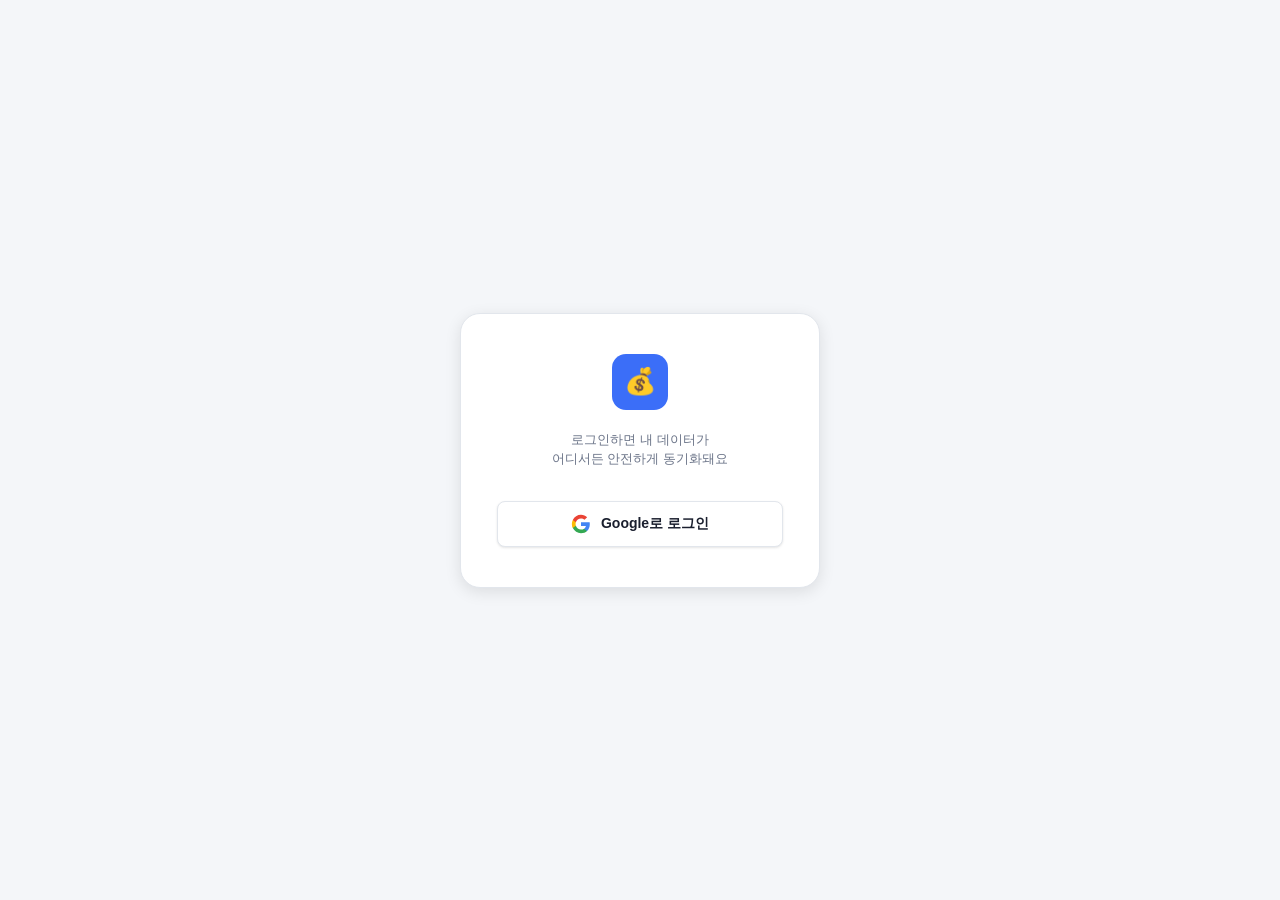
==== index.html @ c1047fe2 "Update print statement from 'Hello' to 'Goodbye'" ====
<!DOCTYPE html>

<html lang="ko">
<head>
<meta charset="utf-8"/>
<meta content="width=device-width, initial-scale=1.0" name="viewport"/>
<title>정산 가계부</title>
<link href="https://cdn.jsdelivr.net/gh/orioncactus/pretendard/dist/web/static/pretendard.css" rel="stylesheet"/>
<!-- Firebase SDK -->
<script src="https://www.gstatic.com/firebasejs/10.12.0/firebase-app-compat.js"></script>
<script src="https://www.gstatic.com/firebasejs/10.12.0/firebase-firestore-compat.js"></script>
<script src="https://www.gstatic.com/firebasejs/10.12.0/firebase-auth-compat.js"></script>
<!-- SheetJS (엑셀 export/import) -->
<script src="https://cdn.jsdelivr.net/npm/xlsx@0.18.5/dist/xlsx.full.min.js"></script>
<style>
:root{
  --bg:#f4f6f9;--surface:#fff;--surface2:#f0f2f5;
  --border:#e2e6ec;--border2:#d0d5de;
  --accent:#3b6ef8;--accent-dim:rgba(59,110,248,.08);
  --text:#1a1f2e;--text-muted:#6b7488;--text-dim:#a0a8bc;
  --red:#e03e3e;--red-dim:rgba(224,62,62,.08);
  --green:#1a9e6e;--green-dim:rgba(26,158,110,.08);
  --orange:#d97706;--orange-dim:rgba(217,119,6,.08);
  --radius:12px;--radius-sm:8px;
  --shadow:0 1px 3px rgba(0,0,0,.07),0 1px 2px rgba(0,0,0,.04);
  --shadow-md:0 4px 16px rgba(0,0,0,.1);
}
*{box-sizing:border-box;margin:0;padding:0}
body{font-family:'Pretendard',-apple-system,BlinkMacSystemFont,'Apple SD Gothic Neo','맑은 고딕',sans-serif;background:var(--bg);color:var(--text);min-height:100vh;font-size:14px}
.app{display:flex;flex-direction:column;min-height:100vh}

header{padding:14px 24px;border-bottom:1px solid var(--border);display:flex;align-items:center;position:sticky;top:0;background:var(--surface);z-index:100;box-shadow:var(--shadow)}
.logo{display:flex;align-items:center;gap:10px}
.logo-icon{width:32px;height:32px;background:var(--accent);border-radius:8px;display:flex;align-items:center;justify-content:center;font-size:16px}
.logo-text{font-weight:700;font-size:16px}
.logo-sub{font-size:11px;color:var(--text-muted)}

nav{display:flex;border-bottom:1px solid var(--border);padding:0 24px;background:var(--surface);overflow-x:auto}
.nav-btn{padding:12px 16px;background:none;border:none;color:var(--text-muted);font-family:inherit;font-size:13px;font-weight:500;cursor:pointer;border-bottom:2px solid transparent;margin-bottom:-1px;transition:all .15s;white-space:nowrap}
.nav-btn.active{color:var(--accent);border-bottom-color:var(--accent)}
.nav-btn:hover:not(.active){color:var(--text)}

.main{flex:1;padding:24px;max-width:960px;margin:0 auto;width:100%}
.tab-content{display:none}.tab-content.active{display:block}

/* Summary */
.summary-grid{display:grid;grid-template-columns:repeat(3,1fr);gap:12px;margin-bottom:20px}
.summary-card{background:var(--surface);border:1px solid var(--border);border-radius:var(--radius);padding:16px 18px;box-shadow:var(--shadow)}
.summary-label{font-size:11px;color:var(--text-muted);letter-spacing:.4px;text-transform:uppercase;margin-bottom:6px;font-weight:600}
.summary-value{font-family:'Pretendard',sans-serif;font-size:20px;font-weight:500}
.summary-value.red{color:var(--red)}.summary-value.green{color:var(--green)}.summary-value.orange{color:var(--orange)}.summary-value.accent{color:var(--accent)}
.summary-sub{font-size:11px;color:var(--text-dim);margin-top:4px}

/* Form */
.form-card{background:var(--surface);border:1px solid var(--border);border-radius:var(--radius);padding:20px;margin-bottom:16px;box-shadow:var(--shadow)}
.form-title{font-size:12px;font-weight:700;letter-spacing:.4px;margin-bottom:16px;color:var(--text-muted);text-transform:uppercase;display:flex;align-items:center;gap:8px}
.form-title::before{content:'';width:3px;height:13px;background:var(--accent);border-radius:2px;display:block}
.form-row{display:grid;grid-template-columns:1fr 1fr;gap:12px;margin-bottom:12px}
.form-row.cols3{grid-template-columns:1fr 1fr 1fr}
.form-row.single{grid-template-columns:1fr}
.field{display:flex;flex-direction:column;gap:5px}
.field label{font-size:11px;color:var(--text-muted);font-weight:600;letter-spacing:.3px}
.field input,.field select,.field textarea{background:var(--surface2);border:1px solid var(--border);border-radius:var(--radius-sm);padding:9px 12px;color:var(--text);font-family:inherit;font-size:13px;outline:none;transition:border-color .15s,box-shadow .15s}
.field input:focus,.field select:focus,.field textarea:focus{border-color:var(--accent);box-shadow:0 0 0 3px var(--accent-dim);background:#fff}
.field input[type="number"]{font-family:'Pretendard',sans-serif}

.dutch-person-row{display:grid;grid-template-columns:1fr 1fr 100px;gap:8px;align-items:end;background:#fff;border-radius:var(--radius-sm);padding:10px;border:1px solid rgba(59,110,248,.15)}
.dutch-person-row .field label{font-size:10px}
.dutch-person-row .field input,.dutch-person-row .field select{font-size:12px;padding:7px 10px}
.dutch-person-amount{font-family:'Pretendard',sans-serif;font-size:12px;font-weight:700;color:var(--accent);text-align:center;padding-bottom:8px}

.dutch-toggle{display:flex;align-items:center;gap:10px;padding:10px 14px;background:var(--surface2);border-radius:var(--radius-sm);cursor:pointer;border:1px solid var(--border);transition:all .15s;margin-bottom:12px}
.dutch-toggle:hover{border-color:var(--accent);background:var(--accent-dim)}
.dutch-toggle input[type="checkbox"]{accent-color:var(--accent);width:14px;height:14px}
.dutch-toggle-label{font-size:13px;color:var(--text)}
.dutch-toggle-badge{margin-left:auto;font-size:10px;padding:2px 8px;background:var(--accent-dim);color:var(--accent);border-radius:99px;font-weight:700}
.dutch-fields{display:none;background:var(--accent-dim);border:1px solid rgba(59,110,248,.15);border-radius:var(--radius-sm);padding:14px;margin-bottom:12px}
.dutch-fields.show{display:block}
.dutch-fields .field input,.dutch-fields .field select{background:#fff}
.dutch-preview{font-family:'Pretendard',sans-serif;font-size:12px;color:var(--accent);margin-top:8px;padding:7px 10px;background:#fff;border-radius:6px;border:1px solid rgba(59,110,248,.2)}

.btn{padding:9px 18px;border-radius:var(--radius-sm);border:none;cursor:pointer;font-family:inherit;font-size:13px;font-weight:600;transition:all .15s}
.btn-primary{background:var(--accent);color:#fff}
.btn-primary:hover{background:#2d5ce0;transform:translateY(-1px);box-shadow:0 4px 10px rgba(59,110,248,.3)}
.btn-ghost{background:var(--surface2);color:var(--text);border:1px solid var(--border)}
.btn-ghost:hover{background:var(--border)}
.btn-success{background:var(--green-dim);color:var(--green);border:1px solid rgba(26,158,110,.25)}
.btn-danger-soft{background:var(--red-dim);color:var(--red);border:1px solid rgba(224,62,62,.2)}
.form-actions{display:flex;justify-content:flex-end;gap:8px;margin-top:16px}

/* FAB - 거래 추가 버튼 */
.fab{position:fixed;bottom:28px;right:28px;width:52px;height:52px;border-radius:50%;background:var(--accent);color:#fff;border:none;font-size:24px;cursor:pointer;box-shadow:0 4px 16px rgba(59,110,248,.4);z-index:90;display:flex;align-items:center;justify-content:center;transition:all .2s}
.fab:hover{background:#2d5ce0;transform:scale(1.08);box-shadow:0 6px 20px rgba(59,110,248,.5)}
.fab.hidden{display:none}

/* Ledger */
.section-header{display:flex;align-items:center;justify-content:space-between;margin-bottom:12px;flex-wrap:wrap;gap:8px}
.ledger-list{display:flex;flex-direction:column;gap:8px}
.ledger-item{background:var(--surface);border:1px solid var(--border);border-radius:var(--radius);padding:13px 15px;display:flex;align-items:flex-start;gap:12px;box-shadow:var(--shadow);position:relative;overflow:hidden}
.ledger-item::before{content:'';position:absolute;left:0;top:0;bottom:0;width:3px}
.ledger-item.expense::before{background:var(--red)}
.ledger-item.income::before{background:var(--green)}
.ledger-item.dutch::before{background:var(--accent)}
.item-icon{width:36px;height:36px;border-radius:10px;display:flex;align-items:center;justify-content:center;font-size:17px;flex-shrink:0}
.item-icon.expense{background:var(--red-dim)}.item-icon.income{background:var(--green-dim)}.item-icon.dutch{background:var(--accent-dim)}
.item-body{flex:1;min-width:0}
.item-top{display:flex;align-items:flex-start;justify-content:space-between;margin-bottom:4px}
.item-name{font-size:14px;font-weight:500}
.item-amount{font-family:'Pretendard',sans-serif;font-size:14px;font-weight:600;white-space:nowrap;margin-left:8px}
.item-amount.negative{color:var(--red)}.item-amount.positive{color:var(--green)}.item-amount.dutch{color:var(--accent)}
.item-meta{display:flex;gap:6px;flex-wrap:wrap;align-items:center}
.tag{font-size:10px;padding:2px 7px;border-radius:99px;font-weight:500}
.tag-date{color:var(--text-dim);font-family:'Pretendard',sans-serif;font-size:10px}
.tag-asset{background:var(--surface2);color:var(--text-muted);border:1px solid var(--border)}
.tag-cat{background:var(--surface2);color:var(--text-muted);border:1px solid var(--border);cursor:pointer}
.tag-cat:hover{border-color:var(--accent);color:var(--accent)}
.tag-dutch-pending{background:var(--orange-dim);color:var(--orange);border:1px solid rgba(217,119,6,.25)}
.tag-dutch-done{background:var(--green-dim);color:var(--green);border:1px solid rgba(26,158,110,.2)}
.dutch-detail{margin-top:10px;padding-top:10px;border-top:1px solid var(--border)}
.dutch-breakdown{display:grid;grid-template-columns:1fr 1fr 1fr;gap:8px}
.dutch-num{text-align:center;padding:8px;background:var(--surface2);border-radius:8px}
.dutch-num-label{font-size:10px;color:var(--text-dim);margin-bottom:3px}
.dutch-num-value{font-family:'Pretendard',sans-serif;font-size:13px;font-weight:600}
.item-actions{display:flex;gap:5px;margin-left:6px;flex-shrink:0}
.icon-btn{width:28px;height:28px;border-radius:7px;background:var(--surface2);border:1px solid var(--border);color:var(--text-muted);cursor:pointer;display:flex;align-items:center;justify-content:center;font-size:12px;transition:all .15s}
.icon-btn:hover{background:var(--border);color:var(--text)}
.icon-btn.danger:hover{background:var(--red-dim);color:var(--red);border-color:rgba(224,62,62,.3)}
.icon-btn.success:hover{background:var(--green-dim);color:var(--green);border-color:rgba(26,158,110,.3)}
.icon-btn.edit:hover{background:var(--accent-dim);color:var(--accent);border-color:rgba(59,110,248,.3)}

/* Search bar */
.search-bar{display:flex;gap:8px;margin-bottom:12px;align-items:center}
.search-input{flex:1;background:var(--surface);border:1px solid var(--border);border-radius:var(--radius-sm);padding:8px 12px;font-family:inherit;font-size:13px;color:var(--text);outline:none;transition:border-color .15s,box-shadow .15s;box-shadow:var(--shadow)}
.search-input:focus{border-color:var(--accent);box-shadow:0 0 0 3px var(--accent-dim)}
.search-cat-select{background:var(--surface);border:1px solid var(--border);border-radius:var(--radius-sm);padding:8px 10px;font-family:inherit;font-size:12px;color:var(--text-muted);outline:none;box-shadow:var(--shadow);cursor:pointer;transition:border-color .15s}
.search-cat-select:focus{border-color:var(--accent)}

/* Filter */
.filter-bar{display:flex;gap:6px;margin-bottom:12px;flex-wrap:wrap}
.filter-chip{padding:5px 12px;border-radius:99px;border:1px solid var(--border);background:var(--surface);color:var(--text-muted);font-size:12px;cursor:pointer;transition:all .15s;font-family:inherit;font-weight:500;box-shadow:var(--shadow)}
.filter-chip.active{background:var(--accent);border-color:var(--accent);color:#fff}
.filter-chip:hover:not(.active){color:var(--text);border-color:var(--border2)}

/* Pending banner */
.pending-banner{background:#fff;border:1px solid rgba(217,119,6,.3);border-radius:var(--radius);padding:14px 16px;margin-bottom:16px;box-shadow:var(--shadow)}
.pending-banner-title{font-size:12px;font-weight:700;color:var(--orange);text-transform:uppercase;letter-spacing:.4px;margin-bottom:10px}
.pending-banner-item{display:flex;align-items:center;gap:10px;padding:8px 0;border-bottom:1px solid var(--border)}
.pending-banner-item:last-child{border-bottom:none;padding-bottom:0}

/* Dashboard */
.dash-grid{display:grid;grid-template-columns:1fr 1fr;gap:14px}
.dash-card{background:var(--surface);border:1px solid var(--border);border-radius:var(--radius);padding:18px;box-shadow:var(--shadow)}
.dash-card-title{font-size:12px;color:var(--text-muted);text-transform:uppercase;letter-spacing:.5px;margin-bottom:14px;font-weight:700}
.pending-item{display:flex;align-items:center;gap:10px;padding:9px 0;border-bottom:1px solid var(--border)}
.pending-item:last-child{border-bottom:none;padding-bottom:0}
.pending-name{font-size:13px;flex:1}
.no-data{text-align:center;padding:18px;color:var(--text-dim);font-size:12px}

/* Month nav */
.month-nav{display:flex;align-items:center;gap:10px}
.month-label{font-family:'Pretendard',sans-serif;font-size:14px;font-weight:600}
.month-btn{width:28px;height:28px;border-radius:7px;background:var(--surface);border:1px solid var(--border);color:var(--text-muted);cursor:pointer;display:flex;align-items:center;justify-content:center;font-size:14px;transition:all .15s;box-shadow:var(--shadow)}
.month-btn:hover{border-color:var(--accent);color:var(--accent)}

/* Modal */
.modal-overlay{position:fixed;inset:0;background:rgba(0,0,0,.3);backdrop-filter:blur(3px);z-index:200;display:none;align-items:center;justify-content:center;padding:16px}
.modal-overlay.show{display:flex}
.modal{background:var(--surface);border:1px solid var(--border);border-radius:16px;padding:24px;width:100%;max-width:560px;box-shadow:var(--shadow-md);animation:slideUp .2s ease;max-height:90vh;overflow-y:auto;overflow-x:hidden}
.modal-sm{max-width:440px}
@keyframes slideUp{from{transform:translateY(10px);opacity:0}to{transform:translateY(0);opacity:1}}
.modal-title{font-size:16px;font-weight:700;margin-bottom:16px}

.empty{text-align:center;padding:48px 20px;color:var(--text-dim)}
.empty-icon{font-size:36px;margin-bottom:12px}
.empty-text{font-size:13px;line-height:1.6}

/* Asset tab */
.asset-total-bar{background:linear-gradient(135deg,#3b6ef8 0%,#7c9bfb 100%);border-radius:var(--radius);padding:22px 24px;margin-bottom:20px;color:#fff;box-shadow:0 4px 20px rgba(59,110,248,.22)}
.asset-total-label{font-size:12px;opacity:.85;margin-bottom:4px;font-weight:500}
.asset-total-value{font-family:'Pretendard',sans-serif;font-size:28px;font-weight:500}
.asset-total-sub{font-size:11px;opacity:.75;margin-top:8px;display:flex;gap:18px}

.asset-section{margin-bottom:16px}
.asset-section-header{display:flex;align-items:center;justify-content:space-between;margin-bottom:8px;padding:0 2px}
.asset-section-title{display:flex;align-items:center;gap:7px;font-size:13px;font-weight:700}
.asset-section-total{font-family:'Pretendard',sans-serif;font-size:12px;font-weight:600}
.asset-items{display:flex;flex-direction:column;gap:6px}
.asset-item{background:var(--surface);border:1px solid var(--border);border-radius:var(--radius-sm);padding:11px 14px;display:flex;align-items:center;gap:11px;box-shadow:var(--shadow);cursor:pointer;transition:border-color .15s}
.asset-item:hover{border-color:var(--accent)}
.asset-item-dot{width:8px;height:8px;border-radius:50%;flex-shrink:0}
.asset-item-info{flex:1;min-width:0}
.asset-item-name{font-size:13px;font-weight:500}
.asset-item-desc{font-size:11px;color:var(--text-muted);margin-top:1px}
.asset-item-amount{font-family:'Pretendard',sans-serif;font-size:14px;font-weight:600;white-space:nowrap}
.asset-item-amount.positive{color:var(--green)}.asset-item-amount.negative{color:var(--red)}.asset-item-amount.neutral{color:var(--text)}
.asset-item-actions{display:flex;gap:4px;margin-left:6px}

.dot-cash{background:#f59e0b}.dot-bank{background:#3b6ef8}.dot-credit{background:#e03e3e}
.dot-debit{background:#8b5cf6}.dot-prepaid{background:#06b6d4}.dot-savings{background:#1a9e6e}
.dot-loan{background:#ef4444}.dot-insurance{background:#f97316}.dot-etc{background:#6b7280}

/* Asset add modal */
.asset-add-header{display:flex;align-items:center;justify-content:space-between;margin-bottom:16px}
.asset-type-grid{display:grid;grid-template-columns:repeat(3,1fr);gap:8px;margin-bottom:16px}
.asset-type-btn{padding:10px 8px;border:1.5px solid var(--border);border-radius:var(--radius-sm);background:var(--surface2);cursor:pointer;text-align:center;font-family:inherit;font-size:12px;color:var(--text-muted);transition:all .15s}
.asset-type-btn:hover,.asset-type-btn.selected{border-color:var(--accent);background:var(--accent-dim);color:var(--accent)}
.asset-type-btn .ati{font-size:20px;display:block;margin-bottom:4px}

/* Stats */
.stat-period-toggle{display:flex;gap:0;background:var(--surface2);border-radius:99px;padding:3px;border:1px solid var(--border);width:fit-content}
.stat-period-btn{padding:6px 18px;border-radius:99px;border:none;background:none;font-family:inherit;font-size:12px;font-weight:600;cursor:pointer;color:var(--text-muted);transition:all .15s}
.stat-period-btn.active{background:#fff;color:var(--accent);box-shadow:var(--shadow)}
.stat-summary{display:grid;grid-template-columns:repeat(3,1fr);gap:12px;margin-bottom:20px}
.stat-bar-row{display:flex;align-items:center;gap:10px;padding:9px 0;border-bottom:1px solid var(--border);cursor:pointer}
.stat-bar-row:last-child{border-bottom:none;padding-bottom:0}
.stat-bar-row:hover{opacity:.8}
.stat-bar-label{font-size:13px;flex:1}
.stat-bar-track{flex:2;height:6px;border-radius:3px;background:var(--border);overflow:hidden}
.stat-bar-fill{height:100%;border-radius:3px}
.stat-bar-value{font-family:'Pretendard',sans-serif;font-size:12px;width:80px;text-align:right;white-space:nowrap}

/* Pie */
.pie-wrap{display:flex;align-items:flex-start;gap:20px;flex-wrap:wrap}
.pie-canvas-wrap{position:relative;flex-shrink:0}
.pie-legend{flex:1;min-width:140px;display:flex;flex-direction:column;gap:6px;padding-top:4px}
.pie-legend-item{display:flex;align-items:center;gap:8px;font-size:12px;cursor:pointer;padding:2px 4px;border-radius:4px;transition:background .1s}
.pie-legend-item:hover{background:var(--surface2)}
.pie-legend-dot{width:10px;height:10px;border-radius:50%;flex-shrink:0}
.pie-legend-label{flex:1;color:var(--text)}
.pie-legend-val{font-family:'Pretendard',sans-serif;font-size:11px;color:var(--text-muted)}
.pie-legend-pct{font-family:'Pretendard',sans-serif;font-size:11px;color:var(--text-dim);width:32px;text-align:right}

/* Bar chart */
.month-bar-chart{display:flex;align-items:flex-end;gap:6px;height:120px;padding-bottom:20px;position:relative;margin-top:8px}
.month-bar-group{display:flex;flex-direction:column;align-items:center;gap:3px;flex:1}
.month-bar-pair{display:flex;gap:2px;align-items:flex-end;height:90px}
.month-bar{width:14px;border-radius:4px 4px 0 0;transition:opacity .15s;cursor:default;min-height:2px}
.month-bar:hover{opacity:.75}
.month-bar-lbl{font-size:10px;color:var(--text-dim);font-family:'Pretendard',sans-serif}

/* Date separator */
.date-separator{display:flex;align-items:center;gap:12px;padding:18px 0 8px}
.date-sep-day{font-size:22px;font-weight:800;color:var(--text);line-height:1;min-width:28px}
.date-sep-meta{display:flex;flex-direction:column;gap:1px}
.date-sep-ym{font-size:11px;color:var(--text-muted);font-weight:500}
.date-sep-dow{font-size:10px;color:var(--text-dim)}
.date-sep-summary{margin-left:auto;display:flex;gap:10px;font-size:12px;font-weight:600}
.date-sep-summary .sep-inc{color:var(--accent);min-width:60px;text-align:right}
.date-sep-summary .sep-exp{color:var(--red);min-width:60px;text-align:right}
.search-panel{background:var(--surface);border:1px solid var(--border);border-radius:var(--radius);padding:14px 16px;margin-bottom:12px;box-shadow:var(--shadow)}
.search-panel-row{display:grid;grid-template-columns:1fr 1fr;gap:10px;margin-bottom:10px}
.search-panel-row.cols3{grid-template-columns:1fr 1fr 1fr}
.search-panel-row:last-child{margin-bottom:0}
.search-range{display:flex;align-items:center;gap:6px}
.search-range input{flex:1;background:var(--surface2);border:1px solid var(--border);border-radius:var(--radius-sm);padding:7px 10px;font-family:inherit;font-size:12px;color:var(--text);outline:none}
.search-range input:focus{border-color:var(--accent)}
.search-range-sep{font-size:12px;color:var(--text-dim);flex-shrink:0}
.search-toggle{font-size:12px;color:var(--accent);cursor:pointer;background:none;border:none;font-family:inherit;font-weight:500;padding:0}
.search-result-count{font-size:12px;color:var(--text-muted);margin-bottom:8px}

/* Import modal */
.import-asset-list{max-height:200px;overflow-y:auto;margin:10px 0;display:flex;flex-direction:column;gap:6px}
.import-asset-item{display:flex;align-items:center;gap:10px;padding:8px 12px;background:var(--surface2);border-radius:var(--radius-sm);border:1px solid var(--border)}
.import-asset-type{font-size:11px;color:var(--text-muted);background:var(--border);padding:2px 7px;border-radius:99px}
.import-summary-box{background:var(--surface2);border:1px solid var(--border);border-radius:var(--radius-sm);padding:12px 14px;margin:12px 0;font-size:13px;line-height:1.8}

/* Detail view (탭처럼 동작) */
#detail-view{display:none}
#detail-view.active{display:block}
#detail-view-header{display:flex;align-items:center;gap:12px;margin-bottom:16px}
#detail-view-back{display:flex;align-items:center;gap:6px;background:none;border:none;cursor:pointer;font-family:inherit;font-size:13px;font-weight:600;color:var(--accent);padding:6px 10px;border-radius:8px;transition:background .15s}
#detail-view-back:hover{background:var(--accent-dim)}
#detail-view-titles{flex:1;min-width:0}
#detail-view-title{font-size:16px;font-weight:700}
#detail-view-sub{font-size:11px;color:var(--text-muted);margin-top:1px}
#detail-view-summary{display:flex;gap:16px;margin-bottom:16px;background:var(--surface);border:1px solid var(--border);border-radius:var(--radius);padding:14px 20px;box-shadow:var(--shadow)}
#detail-view-subcats{display:flex;gap:8px;flex-wrap:wrap;margin-bottom:16px}
#detail-view-body{background:var(--bg)}
.cal-grid-wrap{background:var(--surface);border:1px solid var(--border);border-radius:var(--radius);overflow:hidden;box-shadow:var(--shadow)}
.cal-dow-header{display:grid;grid-template-columns:repeat(7,1fr);background:var(--surface2);border-bottom:1px solid var(--border)}
.cal-dow-header div{text-align:center;padding:8px 0;font-size:11px;font-weight:700;color:var(--text-muted)}
.cal-dow-header div:first-child{color:var(--red)}
.cal-dow-header div:last-child{color:var(--accent)}
.cal-grid{display:grid;grid-template-columns:repeat(7,1fr)}
.cal-cell{min-height:72px;border-right:1px solid var(--border);border-bottom:1px solid var(--border);padding:6px 7px;cursor:pointer;transition:background .12s;display:flex;flex-direction:column;gap:2px}
.cal-cell:nth-child(7n){border-right:none}
.cal-cell:hover{background:var(--surface2)}
.cal-cell.today{background:var(--accent-dim)}
.cal-cell.other-month .cal-day{color:var(--text-dim)}
.cal-cell.other-month .cal-amt{opacity:.4}
.cal-day{font-size:12px;font-weight:600;color:var(--text);line-height:1}
.cal-cell.sunday .cal-day{color:var(--red)}
.cal-cell.saturday .cal-day{color:var(--accent)}
.cal-amt{font-size:10px;font-weight:500;line-height:1.3}
.cal-amt.expense{color:var(--red)}
.cal-amt.income{color:var(--accent)}
.cal-credit-card{background:var(--surface);border:1px solid var(--border);border-radius:var(--radius);padding:14px 16px;margin-bottom:10px;box-shadow:var(--shadow)}
.cal-credit-period{font-size:11px;color:var(--text-muted);margin-bottom:8px}
.cal-credit-total{font-size:18px;font-weight:700;color:var(--red)}
.cal-credit-name{font-size:13px;font-weight:600;margin-bottom:4px;display:flex;align-items:center;gap:6px}
.budget-row{display:flex;align-items:center;gap:10px;padding:11px 0;border-bottom:1px solid var(--border)}
.budget-row:last-child{border-bottom:none;padding-bottom:0}
.budget-row-info{flex:1;min-width:0}
.budget-row-name{font-size:13px;font-weight:500;margin-bottom:4px;display:flex;align-items:center;gap:6px}
.budget-row-nums{font-size:11px;color:var(--text-muted)}
.budget-bar-wrap{flex:2;min-width:80px}
.budget-bar-track{height:7px;border-radius:4px;background:var(--border);overflow:hidden;margin-bottom:3px}
.budget-bar-fill{height:100%;border-radius:4px;transition:width .3s}
.budget-bar-pct{font-size:11px;text-align:right;font-weight:600}
.budget-amount{font-size:13px;font-weight:600;white-space:nowrap;min-width:80px;text-align:right}
.budget-actions{display:flex;gap:4px;flex-shrink:0}
.budget-section-total{display:flex;justify-content:space-between;align-items:center;padding:10px 0 0;margin-top:6px;border-top:1px solid var(--border);font-size:12px;color:var(--text-muted)}
.budget-section-total-val{font-size:13px;font-weight:700}
.cat-card{background:var(--surface);border:1px solid var(--border);border-radius:var(--radius);padding:14px 16px;box-shadow:var(--shadow);display:flex;flex-direction:column;gap:10px}
.cat-card-header{display:flex;align-items:center;justify-content:space-between;gap:8px}
.cat-card-title{display:flex;align-items:center;gap:8px;font-size:14px;font-weight:700}
.cat-card-emoji{font-size:20px;line-height:1}
.cat-card-actions{display:flex;gap:4px;flex-shrink:0}
.cat-chips{display:flex;flex-wrap:wrap;gap:6px;min-height:24px}
.cat-chip{display:flex;align-items:center;gap:4px;padding:3px 10px;border-radius:99px;background:var(--surface2);border:1px solid var(--border);font-size:12px;font-weight:500;color:var(--text)}
.cat-chip-del{width:14px;height:14px;border-radius:50%;background:none;border:none;cursor:pointer;color:var(--text-dim);display:flex;align-items:center;justify-content:center;font-size:10px;padding:0;line-height:1;transition:all .15s}
.cat-chip-del:hover{background:var(--red-dim);color:var(--red)}
.cat-card-add{width:100%;padding:6px;background:none;border:1.5px dashed var(--border2);border-radius:var(--radius-sm);color:var(--text-dim);font-size:11px;font-weight:500;cursor:pointer;transition:all .15s;font-family:inherit}
.cat-card-add:hover{border-color:var(--accent);color:var(--accent);background:var(--accent-dim)}
.cat-empty{text-align:center;padding:32px 16px;color:var(--text-dim);font-size:12px;grid-column:1/-1}

/* Category list (목록형) */
.cat-list{display:flex;flex-direction:column;gap:6px}
.cat-list-item{background:var(--surface);border:1px solid var(--border);border-radius:var(--radius);overflow:hidden;box-shadow:var(--shadow)}
.cat-list-header{display:flex;align-items:center;gap:10px;padding:12px 14px}
.cat-list-emoji{font-size:18px;flex-shrink:0}
.cat-list-name{font-size:14px;font-weight:700;flex:1}
.cat-list-actions{display:flex;gap:4px;flex-shrink:0}
.cat-list-children{border-top:1px solid var(--border);background:var(--surface2);padding:4px 0}
.cat-list-child{display:flex;align-items:center;gap:8px;padding:7px 14px 7px 40px;border-bottom:1px solid var(--border)}
.cat-list-child:last-child{border-bottom:none}
.cat-list-child-label{font-size:13px;flex:1;color:var(--text)}
.cat-list-child-actions{display:flex;gap:4px}
.cat-item{display:flex;align-items:center;gap:8px;padding:8px 10px;background:var(--surface2);border-radius:var(--radius-sm);border:1px solid var(--border)}
.cat-item-icon{font-size:16px;width:24px;text-align:center;flex-shrink:0}
.cat-item-name{flex:1;font-size:13px}
.cat-item-parent{font-size:10px;color:var(--text-dim);background:var(--border);padding:1px 6px;border-radius:99px}
.cat-add-row{display:flex;gap:8px;margin-top:8px}
.cat-add-row input,.cat-add-row select{flex:1;background:var(--surface2);border:1px solid var(--border);border-radius:var(--radius-sm);padding:8px 10px;font-family:inherit;font-size:13px;color:var(--text);outline:none}
.cat-add-row input:focus,.cat-add-row select:focus{border-color:var(--accent)}

/* No asset warn */
.no-asset-warn{background:var(--orange-dim);border:1px solid rgba(217,119,6,.3);border-radius:var(--radius-sm);padding:10px 14px;font-size:12px;color:var(--orange);margin-top:6px;display:none}
.no-asset-warn.show{display:block}

/* 우측 슬라이드 패널 */
.side-panel-overlay{position:fixed;inset:0;background:rgba(0,0,0,.25);z-index:150;opacity:0;pointer-events:none;transition:opacity .25s}
.side-panel-overlay.show{opacity:1;pointer-events:all}
.side-panel{position:fixed;top:0;right:0;bottom:0;width:420px;max-width:95vw;background:var(--surface);box-shadow:-4px 0 24px rgba(0,0,0,.12);z-index:151;transform:translateX(100%);transition:transform .25s cubic-bezier(.4,0,.2,1);display:flex;flex-direction:column}
.side-panel.show{transform:translateX(0)}
.side-panel-header{padding:20px 20px 14px;border-bottom:1px solid var(--border);display:flex;align-items:flex-start;gap:12px;flex-shrink:0}
.side-panel-icon{font-size:22px;line-height:1;margin-top:2px}
.side-panel-titles{flex:1;min-width:0}
.side-panel-title{font-size:15px;font-weight:700;margin-bottom:2px;overflow:hidden;text-overflow:ellipsis;white-space:nowrap}
.side-panel-sub{font-size:11px;color:var(--text-muted)}
.side-panel-close{width:30px;height:30px;border-radius:8px;background:var(--surface2);border:1px solid var(--border);color:var(--text-muted);cursor:pointer;display:flex;align-items:center;justify-content:center;font-size:14px;flex-shrink:0;transition:all .15s}
.side-panel-close:hover{background:var(--red-dim);color:var(--red);border-color:rgba(224,62,62,.3)}
.side-panel-summary{padding:14px 20px;border-bottom:1px solid var(--border);display:flex;gap:16px;flex-shrink:0}
.side-panel-stat{text-align:center;flex:1}
.side-panel-stat-val{font-family:'Pretendard',sans-serif;font-size:16px;font-weight:600}
.side-panel-stat-lbl{font-size:10px;color:var(--text-muted);margin-top:2px}
/* 카테고리 하위 뷰 */
.side-panel-subcats{padding:12px 20px;border-bottom:1px solid var(--border);display:flex;gap:8px;flex-wrap:wrap;flex-shrink:0}
.subcat-chip{padding:5px 12px;border-radius:99px;border:1.5px solid var(--border);background:var(--surface2);color:var(--text-muted);font-size:12px;cursor:pointer;transition:all .15s;font-family:inherit;font-weight:500}
.subcat-chip.active{background:var(--accent);border-color:var(--accent);color:#fff}
.subcat-chip:hover:not(.active){border-color:var(--accent);color:var(--accent)}
.side-panel-body{flex:1;overflow-y:auto;padding:14px 20px}

/* 자산 드릴다운 (인라인 → 패널로 대체) */
.drilldown-panel{background:var(--surface);border:1px solid var(--accent-dim);border-radius:var(--radius);padding:16px;margin-top:14px;box-shadow:var(--shadow)}
.drilldown-title{font-size:13px;font-weight:700;margin-bottom:12px;display:flex;align-items:center;justify-content:space-between}
.drilldown-list{display:flex;flex-direction:column;gap:6px;max-height:300px;overflow-y:auto}

@media(max-width:640px){
  .summary-grid,.stat-summary{grid-template-columns:1fr 1fr}
  .form-row,.form-row.cols3{grid-template-columns:1fr}
  .dash-grid{grid-template-columns:1fr}
  .dutch-breakdown{grid-template-columns:1fr 1fr}
  .main{padding:16px}
  .pie-wrap{flex-direction:column}
  .asset-type-grid{grid-template-columns:repeat(3,1fr)}
  .side-panel{width:100vw}
}

/* ===== 로그인 화면 ===== */
#login-screen{position:fixed;inset:0;background:var(--bg);z-index:999;display:flex;align-items:center;justify-content:center}
#login-screen.hidden{display:none}
.login-card{background:var(--surface);border:1px solid var(--border);border-radius:20px;padding:40px 36px;width:100%;max-width:360px;box-shadow:var(--shadow-md);text-align:center}
.login-logo{width:56px;height:56px;background:var(--accent);border-radius:14px;display:flex;align-items:center;justify-content:center;font-size:26px;margin:0 auto 20px}
.login-title{font-size:22px;font-weight:700;margin-bottom:6px}
.login-sub{font-size:13px;color:var(--text-muted);margin-bottom:32px;line-height:1.5}
.login-google-btn{width:100%;padding:12px 20px;border-radius:var(--radius-sm);border:1.5px solid var(--border);background:#fff;cursor:pointer;font-family:inherit;font-size:14px;font-weight:600;color:var(--text);display:flex;align-items:center;justify-content:center;gap:10px;transition:all .15s;box-shadow:var(--shadow)}
.login-google-btn:hover{border-color:var(--accent);box-shadow:0 4px 12px rgba(59,110,248,.15);transform:translateY(-1px)}
.login-google-icon{width:20px;height:20px}

/* ===== 헤더 액션 ===== */
.header-actions{display:flex;align-items:center;gap:10px;flex:1;min-width:0;margin-left:20px}
.header-actions-main{display:flex;align-items:center;gap:10px;flex-wrap:wrap}
.header-spacer{flex:1;min-width:12px}
.sync-status{font-size:11px;color:var(--text-muted);white-space:nowrap}
.header-menu{position:relative}
.header-btn{height:38px;padding:0 14px;border-radius:10px;border:1px solid var(--border);background:var(--surface2);cursor:pointer;font-family:inherit;font-size:13px;font-weight:700;color:var(--text);display:flex;align-items:center;gap:8px;transition:all .15s;box-shadow:var(--shadow)}
.header-btn:hover{transform:translateY(-1px);border-color:var(--accent);background:#fff}
.header-btn.primary{background:var(--accent);border-color:var(--accent);color:#fff;box-shadow:0 4px 14px rgba(59,110,248,.22)}
.header-btn.primary:hover{background:#2d5ce0;border-color:#2d5ce0}
.header-btn .caret{font-size:10px;opacity:.8}
.header-menu-dropdown{position:absolute;top:calc(100% + 8px);right:0;min-width:190px;background:var(--surface);border:1px solid var(--border);border-radius:12px;box-shadow:var(--shadow-md);padding:8px;display:none;z-index:250}
.header-menu-dropdown.show{display:block}
.header-menu-item{width:100%;padding:10px 12px;border:none;background:none;border-radius:8px;text-align:left;cursor:pointer;font-family:inherit;font-size:13px;color:var(--text);display:flex;align-items:center;gap:10px;transition:all .15s}
.header-menu-item:hover{background:var(--surface2);color:var(--accent)}
.header-user-area{display:flex;align-items:center;gap:8px;flex-shrink:0}
.auth-btn{height:38px;padding:0 14px;border-radius:10px;border:1px solid var(--border);background:var(--surface);cursor:pointer;font-family:inherit;font-size:13px;font-weight:700;color:var(--text);display:flex;align-items:center;gap:8px;transition:all .15s;box-shadow:var(--shadow)}
.auth-btn:hover{border-color:var(--accent);color:var(--accent)}
#user-avatar-wrap{display:none;align-items:center;gap:8px;flex-shrink:0}
#user-avatar-wrap.show{display:flex}
#user-avatar{width:34px;height:34px;border-radius:50%;border:1.5px solid var(--border);object-fit:cover;background:var(--surface2)}
#user-name{font-size:12px;font-weight:600;color:var(--text-muted);max-width:110px;overflow:hidden;text-overflow:ellipsis;white-space:nowrap}
@media(max-width:900px){
  .header-actions{flex-wrap:wrap;justify-content:flex-end}
  .header-spacer{display:none}
}
@media(max-width:640px){
  header{padding:12px 16px;flex-wrap:wrap;gap:10px}
  .header-actions{width:100%;margin-left:0}
  .header-actions-main{flex-wrap:wrap}
  .sync-status{order:3;width:100%}
  #user-name{display:none}
}

</style>
</head>
<body>
<!-- ===== 로그인 화면 ===== -->
<div id="login-screen">
<div class="login-card">
<div class="login-logo">💰</div>
<div class="login-title"></div>
<div class="login-sub">로그인하면 내 데이터가<br/>어디서든 안전하게 동기화돼요</div>
<button class="login-google-btn" onclick="signInWithGoogle()">
<svg class="login-google-icon" viewbox="0 0 24 24"><path d="M22.56 12.25c0-.78-.07-1.53-.2-2.25H12v4.26h5.92c-.26 1.37-1.04 2.53-2.21 3.31v2.77h3.57c2.08-1.92 3.28-4.74 3.28-8.09z" fill="#4285F4"></path><path d="M12 23c2.97 0 5.46-.98 7.28-2.66l-3.57-2.77c-.98.66-2.23 1.06-3.71 1.06-2.86 0-5.29-1.93-6.16-4.53H2.18v2.84C3.99 20.53 7.7 23 12 23z" fill="#34A853"></path><path d="M5.84 14.09c-.22-.66-.35-1.36-.35-2.09s.13-1.43.35-2.09V7.07H2.18C1.43 8.55 1 10.22 1 12s.43 3.45 1.18 4.93l3.66-2.84z" fill="#FBBC05"></path><path d="M12 5.38c1.62 0 3.06.56 4.21 1.64l3.15-3.15C17.45 2.09 14.97 1 12 1 7.7 1 3.99 3.47 2.18 7.07l3.66 2.84c.87-2.6 3.3-4.53 6.16-4.53z" fill="#EA4335"></path></svg>
      Google로 로그인
    </button>
</div>
</div>
<div class="app">
<header>
<div class="logo">
<div class="logo-icon">💰</div>
<div><div class="logo-text"></div><div class="logo-sub"></div></div>
</div>
<div class="header-actions">
<div class="header-actions-main">
<div class="header-menu">
<button class="header-btn primary" onclick="toggleHeaderMenu('sync-menu', event)" title="동기화">
<span>🔄 동기화</span><span class="caret">▼</span>
</button>
<div class="header-menu-dropdown" id="sync-menu">
<button class="header-menu-item" onclick="runSyncAction('save')">☁️ 클라우드에 저장</button>
<button class="header-menu-item" onclick="runSyncAction('load')">📥 클라우드에서 불러오기</button>
<button class="header-menu-item" onclick="runSyncAction('migrate')">📦 기존 데이터 가져오기</button>
</div>
</div>
<div class="header-menu">
<button class="header-btn" onclick="toggleHeaderMenu('excel-menu', event)" title="엑셀 가져오기/내보내기">
<span>📊 엑셀</span><span class="caret">▼</span>
</button>
<div class="header-menu-dropdown" id="excel-menu">
<button class="header-menu-item" onclick="runExcelAction('export')">📤 엑셀로 내보내기</button>
<button class="header-menu-item" onclick="runExcelAction('import')">📥 엑셀에서 가져오기</button>
</div>
</div>
<input accept=".xlsx" id="import-file" onchange="handleImportFile(this)" style="display:none" type="file"/>
</div>
<div class="header-spacer"></div>
<span class="sync-status" id="sync-status"></span>
<div class="header-user-area">
<button class="auth-btn" id="auth-btn" onclick="handleHeaderAuthAction()">로그인</button>
<div id="user-avatar-wrap">
<span id="user-name"></span>
<img alt="프로필 이미지" id="user-avatar" src=""/>
</div>
</div>
</div>
</header>
<nav>
<button class="nav-btn active" onclick="switchTab('stats')">통계</button>
<button class="nav-btn" onclick="switchTab('ledger')">거래 내역</button>
<button class="nav-btn" onclick="switchTab('calendar')">달력</button>
<button class="nav-btn" onclick="switchTab('budget')">예산</button>
<button class="nav-btn" onclick="switchTab('assets')">자산</button>
<button class="nav-btn" onclick="switchTab('categories')">카테고리</button>
</nav>
<!-- FAB: 거래 추가 버튼 (거래내역 탭에서만 표시) -->
<button class="fab hidden" id="fab-add" onclick="openAddModal()" title="거래 추가">＋</button>
<div class="main" id="main-view">
<!-- ===== 상세 뷰 (탭처럼 동작) ===== -->
<div id="detail-view">
<div id="detail-view-header">
<button id="detail-view-back" onclick="closeDetailView()">‹ 돌아가기</button>
<div id="detail-view-titles">
<div id="detail-view-title"></div>
<div id="detail-view-sub"></div>
</div>
</div>
<div id="detail-view-summary"></div>
<div id="detail-view-subcats" style="display:none"></div>
<div id="detail-view-body"></div>
</div>
<!-- ===== 통계 (첫 탭, active) ===== -->
<div class="tab-content active" id="tab-stats">
<div style="display:flex;align-items:center;justify-content:space-between;margin-bottom:16px;flex-wrap:wrap;gap:10px">
<div class="stat-period-toggle">
<button class="stat-period-btn active" id="stat-month-btn" onclick="setStatPeriod('month')">월별</button>
<button class="stat-period-btn" id="stat-year-btn" onclick="setStatPeriod('year')">연간</button>
</div>
<div style="display:flex;align-items:center;gap:8px">
<div class="month-nav" id="stat-period-nav">
<button class="month-btn" onclick="changeStatPeriod(-1)">‹</button>
<div class="month-label" id="stat-period-label" onclick="toggleStatMonthPicker()" style="cursor:pointer;user-select:none"></div>
<button class="month-btn" onclick="changeStatPeriod(1)">›</button>
</div>
<!-- 년/월 달력 피커 -->
<div id="stat-month-picker" style="display:none;position:absolute;right:16px;background:var(--surface);border:1px solid var(--border);border-radius:var(--radius);box-shadow:var(--shadow-lg,0 8px 24px rgba(0,0,0,.12));padding:16px;z-index:100;min-width:220px">
<div style="display:flex;align-items:center;justify-content:space-between;margin-bottom:12px">
<button class="month-btn" onclick="changePickerYear(-1)">‹</button>
<span id="picker-year" style="font-size:14px;font-weight:700"></span>
<button class="month-btn" onclick="changePickerYear(1)">›</button>
</div>
<div id="picker-months" style="display:grid;grid-template-columns:repeat(4,1fr);gap:6px"></div>
</div>
</div>
</div>
<div class="stat-summary">
<div class="summary-card"><div class="summary-label">총 수입</div><div class="summary-value green" id="st-income">0원</div></div>
<div class="summary-card"><div class="summary-label">총 지출</div><div class="summary-value red" id="st-expense">0원</div></div>
<div class="summary-card"><div class="summary-label">순이익</div><div class="summary-value accent" id="st-net">0원</div></div>
</div>
<div class="dash-grid" style="margin-bottom:14px">
<div class="dash-card">
<div class="dash-card-title">🍩 카테고리별 지출 <span style="font-size:10px;color:var(--text-dim);font-weight:400">클릭 시 상세</span></div>
<div class="pie-wrap" id="stat-cat-pie"></div>
</div>
<div class="dash-card">
<div class="dash-card-title">💳 자산별 지출 <span style="font-size:10px;color:var(--text-dim);font-weight:400">클릭 시 상세</span></div>
<div class="pie-wrap" id="stat-asset-pie"></div>
</div>
</div>
<div class="dash-grid">
<div class="dash-card">
<div class="dash-card-title">📊 카테고리별 지출 상세 <span style="font-size:10px;color:var(--text-dim);font-weight:400">클릭 시 내역 보기 →</span></div>
<div id="stat-cat-bars"><div class="no-data">지출 내역이 없어요</div></div>
</div>
<div class="dash-card">
<div class="dash-card-title">💰 자산별 지출 상세 <span style="font-size:10px;color:var(--text-dim);font-weight:400">클릭 시 내역 보기 →</span></div>
<div id="stat-asset-bars"><div class="no-data">자산 연동 지출이 없어요</div></div>
</div>
</div>
<!-- 예산 대비 섹션 -->
<div id="stat-budget-section" style="margin-top:14px"></div>
</div>
<!-- ===== 달력 ===== -->
<div class="tab-content" id="tab-calendar">
<div style="display:flex;align-items:center;justify-content:space-between;margin-bottom:16px;flex-wrap:wrap;gap:10px">
<div class="month-nav">
<button class="month-btn" onclick="changeCalMonth(-1)">‹</button>
<div class="month-label" id="cal-month-label"></div>
<button class="month-btn" onclick="changeCalMonth(1)">›</button>
</div>
<!-- 이번 달 요약 -->
<div style="display:flex;gap:16px;font-size:12px">
<span id="cal-summary-expense" style="color:var(--red)"></span>
<span id="cal-summary-income" style="color:var(--accent)"></span>
</div>
</div>
<!-- 달력 그리드 -->
<div class="cal-grid-wrap">
<div class="cal-dow-header">
<div>일</div><div>월</div><div>화</div><div>수</div><div>목</div><div>금</div><div>토</div>
</div>
<div class="cal-grid" id="cal-grid"></div>
</div>
<!-- 신용카드 결제 주기 합산 -->
<div id="cal-credit-summary" style="margin-top:14px"></div>
</div>
<div class="tab-content" id="tab-budget">
<div style="display:flex;align-items:center;justify-content:space-between;margin-bottom:20px;flex-wrap:wrap;gap:10px">
<div class="month-nav">
<button class="month-btn" onclick="changeBudgetMonth(-1)">‹</button>
<div class="month-label" id="budget-month-label"></div>
<button class="month-btn" onclick="changeBudgetMonth(1)">›</button>
</div>
<button class="btn btn-primary" onclick="openBudgetAddModal()" style="font-size:13px">＋ 예산 추가</button>
</div>
<!-- 지출 예산 섹션 -->
<div class="dash-card" style="margin-bottom:14px">
<div class="dash-card-title">💸 지출 예산</div>
<div id="budget-expense-list"><div class="no-data">등록된 지출 예산이 없어요.<br/>＋ 예산 추가로 카테고리별 예산을 설정하세요.</div></div>
</div>
<!-- 저축 예산 섹션 -->
<div class="dash-card">
<div class="dash-card-title">🏦 저축 예산</div>
<div id="budget-savings-list"><div class="no-data">등록된 저축 예산이 없어요.<br/>＋ 예산 추가로 저축 자산별 목표를 설정하세요.</div></div>
</div>
</div>
<!-- ===== 거래 내역 ===== -->
<div class="tab-content" id="tab-ledger">
<div style="display:flex;align-items:center;justify-content:space-between;margin-bottom:10px;flex-wrap:wrap;gap:8px">
<div class="month-nav" id="ledger-month-nav">
<button class="month-btn" onclick="changeMonth(-1)">‹</button>
<div class="month-label" id="ledger-month-label"></div>
<button class="month-btn" onclick="changeMonth(1)">›</button>
</div>
<button class="search-toggle" onclick="toggleAdvSearch()">🔍 상세 검색</button>
</div>
<!-- 기본 검색바 -->
<div class="search-bar">
<input class="search-input" id="search-input" oninput="renderLedger()" placeholder="항목명 검색..." type="text"/>
<select class="search-cat-select" id="search-cat" onchange="renderLedger()">
<option value="">카테고리 전체</option>
</select>
<select class="search-cat-select" id="search-asset" onchange="renderLedger()">
<option value="">자산 전체</option>
</select>
</div>
<!-- 상세 검색 패널 -->
<div class="search-panel" id="adv-search-panel" style="display:none">
<div class="search-panel-row">
<div class="field">
<label>시작일</label>
<input id="search-date-from" onchange="renderLedger()" type="date"/>
</div>
<div class="field">
<label>종료일</label>
<input id="search-date-to" onchange="renderLedger()" type="date"/>
</div>
</div>
<div class="search-panel-row">
<div class="field">
<label>최소 금액 (원)</label>
<input id="search-amount-min" inputmode="numeric" oninput="fmtInput(this);renderLedger()" placeholder="0" type="text"/>
</div>
<div class="field">
<label>최대 금액 (원)</label>
<input id="search-amount-max" inputmode="numeric" oninput="fmtInput(this);renderLedger()" placeholder="제한 없음" type="text"/>
</div>
</div>
<div style="display:flex;justify-content:flex-end;margin-top:6px">
<button class="btn btn-ghost" onclick="clearAdvSearch()" style="font-size:12px;padding:6px 12px">초기화</button>
</div>
</div>
<div id="ledger-pending-banner"></div>
<div class="filter-bar">
<button class="filter-chip active" onclick="setFilter('all',this)">전체</button>
<button class="filter-chip" onclick="setFilter('expense',this)">지출</button>
<button class="filter-chip" onclick="setFilter('income',this)">수입</button>
<button class="filter-chip" onclick="setFilter('dutch',this)">더치페이</button>
<button class="filter-chip" onclick="setFilter('pending',this)">정산대기</button>
</div>
<div class="search-result-count" id="ledger-result-count"></div>
<div class="ledger-list" id="ledger-list"></div>
</div>
<!-- ===== 자산 ===== -->
<div class="tab-content" id="tab-assets">
<div class="asset-total-bar">
<div class="asset-total-label">순자산 (자산 − 부채)</div>
<div class="asset-total-value" id="asset-net-total">0원</div>
<div class="asset-total-sub">
<span>자산 합계 <strong id="asset-pos-total">0원</strong></span>
<span>부채 합계 <strong id="asset-neg-total">0원</strong></span>
</div>
</div>
<div style="display:flex;justify-content:flex-end;margin-bottom:12px">
<button class="btn btn-primary" onclick="openAssetAddModal()" style="font-size:13px">＋ 자산 추가</button>
</div>
<div id="asset-sections"></div>
</div>
<!-- ===== 카테고리 관리 ===== -->
<div class="tab-content" id="tab-categories">
<!-- 지출/수입 탭 토글 -->
<div style="display:flex;align-items:center;justify-content:space-between;margin-bottom:20px;flex-wrap:wrap;gap:10px">
<div class="stat-period-toggle">
<button class="stat-period-btn active" id="cat-expense-btn" onclick="setCatTab('expense')">💸 지출</button>
<button class="stat-period-btn" id="cat-income-btn" onclick="setCatTab('income')">💵 수입</button>
</div>
<button class="btn btn-primary" onclick="openAddCatModal()" style="font-size:13px">＋ 카테고리 추가</button>
</div>
<!-- 카드 그리드 -->
<div id="cat-card-grid" style="display:block"></div>
</div>
</div><!-- /main -->
</div><!-- /app -->
<div id="chart-tip" style="position:fixed;background:rgba(20,20,30,.88);color:#fff;font-size:12px;font-weight:500;padding:5px 10px;border-radius:7px;pointer-events:none;display:none;z-index:9999;white-space:nowrap;box-shadow:0 2px 8px rgba(0,0,0,.2)"></div>
<!-- ===== 우측 슬라이드 패널 ===== -->
<div class="side-panel-overlay" id="side-overlay" onclick="closeSidePanel()"></div>
<div class="side-panel" id="side-panel">
<div class="side-panel-header">
<div class="side-panel-icon" id="sp-icon"></div>
<div class="side-panel-titles">
<div class="side-panel-title" id="sp-title"></div>
<div class="side-panel-sub" id="sp-sub"></div>
</div>
<button id="sp-expand-btn" onclick="toggleSidePanelFullscreen()" style="width:30px;height:30px;border-radius:8px;background:var(--surface2);border:1px solid var(--border);color:var(--text-muted);cursor:pointer;display:flex;align-items:center;justify-content:center;font-size:13px;flex-shrink:0;transition:all .15s" title="전체화면">⤢</button>
<button class="side-panel-close" onclick="closeSidePanel()">✕</button>
</div>
<div class="side-panel-summary" id="sp-summary"></div>
<!-- 하위 카테고리 칩 (카테고리 드릴다운 시) -->
<div class="side-panel-subcats" id="sp-subcats" style="display:none"></div>
<div class="side-panel-body" id="sp-body"></div>
</div>
<!-- ===== 거래 추가/수정 모달 ===== -->
<div class="modal-overlay" id="add-modal">
<div class="modal">
<div class="modal-title" id="add-modal-title">거래 추가</div>
<div class="filter-bar" style="margin-bottom:16px">
<button class="filter-chip active" id="type-expense" onclick="setType('expense')">💸 지출</button>
<button class="filter-chip" id="type-income" onclick="setType('income')">💵 수입</button>
<button class="filter-chip" id="type-transfer" onclick="setType('transfer')">↔ 이체</button>
</div>
<!-- 지출/수입 공통 필드 -->
<div id="normal-fields">
<div class="form-row cols3">
<div class="field"><label>날짜</label><input id="f-date" type="date"/></div>
<div class="field"><label>시간</label><input id="f-time" type="time"/></div>
<div class="field">
<label>카테고리</label>
<select id="f-cat-top" onchange="onTopCatChange()"></select>
<select id="f-cat" style="margin-top:6px;display:none"></select>
</div>
</div>
<div class="form-row single"><div class="field"><label>항목명</label><input id="f-name" placeholder="예) 홍대 삼겹살" type="text"/></div></div>
<div class="form-row">
<div class="field"><label>금액 (원)</label><input id="f-amount" inputmode="numeric" oninput="fmtInput(this);updateDutchPreview()" placeholder="0" type="text"/></div>
<div class="field">
<label>사용 자산</label>
<select id="f-asset-select"></select>
<div class="no-asset-warn" id="no-asset-warn">⚠️ 자산 탭에서 먼저 자산을 추가해주세요.</div>
</div>
</div>
<div id="dutch-toggle-wrap">
<label class="dutch-toggle">
<input id="f-dutch" onchange="toggleDutch()" type="checkbox"/>
<span class="dutch-toggle-label"></span>
<span class="dutch-toggle-badge">DUTCH</span>
</label>
<div class="dutch-fields" id="dutch-fields">
<div class="form-row">
<div class="field"><label>내 실제 부담액 (원)</label><input id="f-my-share" inputmode="numeric" oninput="fmtInput(this);updateDutchPreview()" placeholder="0" type="text"/></div>
<div class="field"><label>정산받을 금액 (자동)</label><input id="f-other-share" inputmode="numeric" readonly="" style="color:var(--accent);font-weight:600" type="text"/></div>
</div>
<div class="form-row single">
<div class="field">
<label>정산받을 인원</label>
<input id="f-persons" max="20" min="1" oninput="updateDutchPersons()" placeholder="1" type="number" value="1"/>
</div>
</div>
<!-- 인원별 정산 수단 -->
<div id="dutch-persons-list" style="display:flex;flex-direction:column;gap:8px;margin-top:4px"></div>
<div class="dutch-preview" id="dutch-preview" style="display:none;margin-top:8px"></div>
</div>
</div>
</div>
<!-- 이체 전용 필드 -->
<div id="transfer-fields" style="display:none">
<div class="form-row" style="margin-bottom:12px">
<div class="field"><label>날짜</label><input id="tf-date" type="date"/></div>
<div class="field"><label>시간</label><input id="tf-time" type="time"/></div>
</div>
<div class="form-row single" style="margin-bottom:12px">
<div class="field"><label>금액 (원)</label><input id="tf-amount" inputmode="numeric" oninput="fmtInput(this)" placeholder="0" type="text"/></div>
</div>
<div style="display:flex;align-items:center;gap:10px;margin-bottom:12px">
<div class="field" style="flex:1"><label>출금 자산 (보내는 곳)</label><select id="tf-from"></select></div>
<div style="font-size:20px;padding-top:20px;color:var(--text-muted)">→</div>
<div class="field" style="flex:1"><label>입금 자산 (받는 곳)</label><select id="tf-to"></select></div>
</div>
<div class="form-row single">
<div class="field"><label>메모 (선택)</label><input id="tf-memo" placeholder="예) 생활비 이체" type="text"/></div>
</div>
</div>
<input id="f-editing-id" type="hidden"/>
<input id="f-editing-old-asset" type="hidden"/>
<input id="f-editing-old-amount" type="hidden"/>
<div class="form-actions">
<button class="btn btn-ghost" onclick="closeAddModal()">취소</button>
<button class="btn btn-primary" id="add-modal-submit" onclick="submitTransaction()">추가하기</button>
</div>
</div>
</div>
<!-- ===== 정산 완료 모달 ===== -->
<div class="modal-overlay" id="settle-modal">
<div class="modal modal-sm">
<div class="modal-title">✅ 정산 처리</div>
<p style="font-size:12px;color:var(--text-muted);margin-bottom:12px">수령한 인원만 체크하고 처리하세요. 나중에 나머지도 따로 처리할 수 있어요.</p>
<div id="sm-persons-list" style="margin-bottom:16px"></div>
<div class="form-actions">
<button class="btn btn-ghost" onclick="closeSettleModal()">취소</button>
<button class="btn btn-success" onclick="confirmSettle()">선택 처리</button>
</div>
</div>
</div>
<!-- ===== 예산 추가/수정 모달 ===== -->
<div class="modal-overlay" id="budget-modal">
<div class="modal" style="max-width:440px;width:calc(100% - 32px)">
<div class="modal-title" id="budget-modal-title">예산 추가</div>
<!-- 지출/저축 탭 -->
<div class="filter-bar" style="margin-bottom:16px">
<button class="filter-chip active" id="bm-type-expense" onclick="setBudgetModalType('expense')">💸 지출</button>
<button class="filter-chip" id="bm-type-savings" onclick="setBudgetModalType('savings')">🏦 저축</button>
</div>
<!-- 지출: 카테고리 선택 -->
<div id="bm-expense-fields">
<div class="field" style="margin-bottom:12px">
<label>카테고리</label>
<select id="bm-cat"></select>
</div>
</div>
<!-- 저축: 자산 선택 -->
<div id="bm-savings-fields" style="display:none">
<div class="field" style="margin-bottom:12px">
<label>저축 자산</label>
<select id="bm-savings-asset"></select>
</div>
</div>
<div class="field" style="margin-bottom:20px">
<label>월 예산 금액 (원)</label>
<input id="bm-amount" inputmode="numeric" oninput="fmtInput(this)" placeholder="0" type="text"/>
</div>
<input id="bm-editing-key" type="hidden"/>
<div class="form-actions">
<button class="btn btn-ghost" onclick="closeBudgetModal()">취소</button>
<button class="btn btn-primary" onclick="saveBudget()">저장</button>
</div>
</div>
</div>
<!-- ===== Import 확인 모달 ===== -->
<div class="modal-overlay" id="import-modal">
<div class="modal" style="max-width:500px;width:calc(100% - 32px)">
<div class="modal-title">📤 엑셀 가져오기</div>
<div id="import-modal-body"></div>
<div class="form-actions" id="import-modal-actions">
<button class="btn btn-ghost" onclick="closeImportModal()">취소</button>
<button class="btn btn-primary" id="import-confirm-btn" onclick="confirmImport()">가져오기</button>
</div>
</div>
</div>
<!-- ===== 카테고리 수정 모달 ===== -->
<div class="modal-overlay" id="edit-cat-modal">
<div class="modal" style="max-width:420px;width:calc(100% - 32px)">
<div class="modal-title" id="edit-cat-modal-title">카테고리 수정</div>
<div class="field" style="margin-bottom:12px">
<label>카테고리 이름</label>
<input id="edit-cat-name" placeholder="카테고리 이름"/>
</div>
<div class="field" style="margin-bottom:20px">
<label>이모지</label>
<input id="edit-cat-emoji" placeholder="😀" style="text-align:center;font-size:18px"/>
</div>
<input id="edit-cat-id" type="hidden"/>
<div class="form-actions">
<button class="btn btn-ghost" onclick="closeEditCatModal()">취소</button>
<button class="btn btn-primary" onclick="saveEditCategory()">저장</button>
</div>
</div>
</div>
<!-- ===== 카테고리 추가 모달 ===== -->
<div class="modal-overlay" id="add-cat-modal">
<div class="modal" style="max-width:420px;width:calc(100% - 32px)">
<div class="modal-title">카테고리 추가</div>
<div class="filter-bar" style="margin-bottom:16px">
<button class="filter-chip active" id="new-cat-type-expense" onclick="setNewCatType('expense')">💸 지출</button>
<button class="filter-chip" id="new-cat-type-income" onclick="setNewCatType('income')">💵 수입</button>
</div>
<div class="field" style="margin-bottom:12px">
<label>카테고리 이름</label>
<input id="new-cat-name" placeholder="예) 헬스, 배달음식"/>
</div>
<div class="field" style="margin-bottom:12px">
<label>이모지</label>
<input id="new-cat-emoji" placeholder="😀" style="text-align:center;font-size:18px"/>
</div>
<div class="field" style="margin-bottom:20px">
<label>상위 카테고리 <span style="color:var(--text-dim);font-weight:400">(없으면 최상위)</span></label>
<select id="new-cat-parent"><option value="">최상위 (분류 없음)</option></select>
</div>
<div class="form-actions">
<button class="btn btn-ghost" onclick="closeAddCatModal()">취소</button>
<button class="btn btn-primary" onclick="addCategory()">추가</button>
</div>
</div>
</div>
<!-- ===== 자산 추가 모달 ===== -->
<div class="modal-overlay" id="asset-add-modal">
<div class="modal modal-sm">
<div class="modal-title" id="asset-add-modal-title">자산 추가</div>
<!-- Step1: type select -->
<div id="asset-step1">
<div style="display:flex;align-items:center;justify-content:space-between;margin-bottom:12px">
<p style="font-size:12px;color:var(--text-muted)">추가할 자산 유형을 선택하세요</p>
<button onclick="closeAssetAddModal()" style="width:28px;height:28px;border-radius:7px;background:var(--surface2);border:1px solid var(--border);color:var(--text-muted);cursor:pointer;display:flex;align-items:center;justify-content:center;font-size:13px">✕</button>
</div>
<div class="asset-type-grid" id="asset-type-grid"></div>
</div>
<!-- Step2: detail -->
<div id="asset-step2" style="display:none">
<div id="asset-selected-type-label" style="font-size:12px;color:var(--text-muted);margin-bottom:14px"></div>
<div class="form-row single" style="margin-bottom:12px"><div class="field"><label>이름</label><input id="am-name" placeholder="예) 국민은행 통장, 삼성카드" type="text"/></div></div>
<div class="form-row single" style="margin-bottom:12px"><div class="field"><label>설명 (선택)</label><input id="am-desc" placeholder="예) 급여통장, 생활비카드" type="text"/></div></div>
<div class="form-row single" style="margin-bottom:12px"><div class="field">
<label>잔액/금액 (원) — 대출·미결제는 음수(-)</label>
<input id="am-amount" inputmode="numeric" oninput="fmtInput(this)" placeholder="0" type="text"/>
</div></div>
<!-- 신용카드/체크카드 전용: 연결 계좌 -->
<div id="am-linked-wrap" style="display:none;margin-bottom:16px">
<div class="field">
<label id="am-linked-label">연결 계좌 (선택)</label>
<select id="am-linked-account">
<option value="">연결 안함</option>
</select>
<div id="am-linked-hint" style="font-size:11px;color:var(--text-muted);margin-top:4px"></div>
</div>
</div>
<div class="form-actions">
<button class="btn btn-ghost" onclick="assetStep(1)">← 뒤로</button>
<button class="btn btn-primary" onclick="saveAsset()">저장</button>
</div>
</div>
</div>
</div>
<!-- ===== 자산 수정 모달 ===== -->
<div class="modal-overlay" id="asset-edit-modal">
<div class="modal modal-sm">
<div class="modal-title" id="asset-edit-title">자산 수정</div>
<div class="form-row single" style="margin-bottom:12px"><div class="field"><label>이름</label><input id="ae-name" type="text"/></div></div>
<div class="form-row single" style="margin-bottom:12px"><div class="field"><label>설명 (선택)</label><input id="ae-desc" type="text"/></div></div>
<div class="form-row single" style="margin-bottom:12px"><div class="field">
<label>잔액/금액 (원)</label>
<input id="ae-amount" inputmode="numeric" oninput="fmtInput(this);onAeAmountChange()" type="text"/>
</div></div>
<!-- 잔액 변경 시 안내 -->
<div id="ae-balance-change-wrap" style="display:none;margin-bottom:12px">
<div style="background:var(--accent-dim);border:1px solid rgba(59,110,248,.2);border-radius:var(--radius-sm);padding:10px 14px">
<div style="font-size:12px;font-weight:600;color:var(--accent);margin-bottom:4px">잔액이 변경됩니다</div>
<div id="ae-balance-diff-preview" style="font-size:12px;color:var(--text-muted)"></div>
</div>
</div>
<div id="ae-linked-wrap" style="display:none;margin-bottom:12px">
<div class="field">
<label id="ae-linked-label">연결 계좌</label>
<select id="ae-linked-account"><option value="">연결 안함</option></select>
<div id="ae-linked-hint" style="font-size:11px;color:var(--text-muted);margin-top:4px"></div>
</div>
</div>
<!-- 신용카드 전용: 결제일 -->
<div id="ae-billing-wrap" style="display:none;margin-bottom:16px">
<div class="field">
<label>결제일 <span style="color:var(--text-dim);font-weight:400">(매월 몇 일에 결제되나요?)</span></label>
<select id="ae-billing-day">
<option value="">설정 안함</option>
          ${Array.from({length:28},(_,i)=&gt;`<option value="${i+1}">${i+1}일</option>`).join('')}
        </select>
<div style="font-size:11px;color:var(--text-muted);margin-top:4px">설정 시 달력에서 결제 주기별 지출 합산을 볼 수 있어요</div>
</div>
</div>
<div class="form-actions">
<button class="btn btn-danger-soft" onclick="deleteAsset()">삭제</button>
<button class="btn btn-ghost" onclick="closeAssetEditModal()">취소</button>
<button class="btn btn-primary" onclick="saveAssetEdit()">저장</button>
</div>
</div>
</div>
<!-- ===== 신용카드 결제 모달 ===== -->
<div class="modal-overlay" id="credit-pay-modal">
<div class="modal modal-sm">
<div class="modal-title" id="cp-title">💳 신용카드 결제</div>
<div style="background:var(--red-dim);border:1px solid rgba(224,62,62,.2);border-radius:var(--radius-sm);padding:14px;margin-bottom:16px">
<div style="font-size:11px;color:var(--text-muted);margin-bottom:4px">이번 달 누적 사용액</div>
<div id="cp-amount" style="font-family:'Pretendard',sans-serif;font-size:22px;font-weight:600;color:var(--red)"></div>
<div id="cp-linked-name" style="font-size:11px;color:var(--text-muted);margin-top:4px"></div>
</div>
<div class="form-row single" style="margin-bottom:12px">
<div class="field"><label>결제 날짜</label><input id="cp-date" type="date"/></div>
</div>
<div class="form-row single" style="margin-bottom:16px">
<div class="field"><label>메모 (선택)</label><input id="cp-memo" placeholder="예) 3월 삼성카드 결제" type="text"/></div>
</div>
<p style="font-size:12px;color:var(--text-muted);margin-bottom:16px">연결된 계좌에서 위 금액이 차감되고 카드 미결제금은 0으로 리셋됩니다.</p>
<div class="form-actions">
<button class="btn btn-ghost" onclick="closeCreditPayModal()">취소</button>
<button class="btn btn-danger-soft" id="cp-confirm-btn" onclick="confirmCreditPay()">결제 처리</button>
</div>
</div>
</div>
<script>
// ==================== 천단위 콤마 입력 유틸 ====================
function fmtInput(el){
  const raw=el.value.replace(/[^0-9-]/g,''); // 숫자와 - 만 허용
  const num=parseInt(raw,10);
  if(raw===''||raw==='-'){el.value=raw;return;}
  if(isNaN(num)){el.value='';return;}
  el.value=num.toLocaleString('ko-KR');
}
// 콤마 포함 input에서 순수 숫자값 반환
function getRawNum(id){
  const v=document.getElementById(id).value.replace(/,/g,'');
  return parseFloat(v);
}
// 숫자값을 콤마 포맷으로 input에 세팅
function setFmtValue(id, num){
  const el=document.getElementById(id);
  if(!el) return;
  if(num===null||num===undefined||num==='') {el.value='';return;}
  el.value=Number(num).toLocaleString('ko-KR');
}

// ==================== CONSTANTS ====================
const PIE_COLORS=['#3b6ef8','#1a9e6e','#f59e0b','#e03e3e','#8b5cf6','#06b6d4','#f97316','#ec4899','#14b8a6','#6b7280'];
const ASSET_TYPES=[
  {key:'cash',label:'현금',icon:'💵',dot:'dot-cash'},
  {key:'bank',label:'은행',icon:'🏦',dot:'dot-bank'},
  {key:'credit',label:'신용카드',icon:'💳',dot:'dot-credit'},
  {key:'debit',label:'체크카드',icon:'🪙',dot:'dot-debit'},
  {key:'prepaid',label:'선불식 카드',icon:'🎴',dot:'dot-prepaid'},
  {key:'savings',label:'저축',icon:'🏛️',dot:'dot-savings'},
  {key:'loan',label:'대출',icon:'📋',dot:'dot-loan'},
  {key:'insurance',label:'보험',icon:'🛡️',dot:'dot-insurance'},
  {key:'etc',label:'기타',icon:'📦',dot:'dot-etc'},
];
const DEFAULT_CATS=[
  // 지출
  {id:'c1', emoji:'🍽️',name:'식비',      parent:'',  isIncome:false},
  {id:'c2', emoji:'🥤', name:'음료',      parent:'c1',isIncome:false},
  {id:'c3', emoji:'🍱', name:'외식',      parent:'c1',isIncome:false},
  {id:'c4', emoji:'🍪', name:'간식',      parent:'c1',isIncome:false},
  {id:'c5', emoji:'🛒', name:'식재료',    parent:'c1',isIncome:false},
  {id:'c6', emoji:'🚌', name:'교통',      parent:'',  isIncome:false},
  {id:'c7', emoji:'🚇', name:'대중교통',  parent:'c6',isIncome:false},
  {id:'c8', emoji:'⛽', name:'주유',      parent:'c6',isIncome:false},
  {id:'c9', emoji:'🛍️',name:'쇼핑',      parent:'',  isIncome:false},
  {id:'c10',emoji:'🎭', name:'문화/여가', parent:'',  isIncome:false},
  {id:'c11',emoji:'💊', name:'의료',      parent:'',  isIncome:false},
  {id:'c12',emoji:'📱', name:'통신',      parent:'',  isIncome:false},
  {id:'c15',emoji:'📌', name:'기타',      parent:'',  isIncome:false},
  // 수입
  {id:'c13',emoji:'💼', name:'급여',      parent:'',  isIncome:true},
  {id:'c14',emoji:'💡', name:'부수입',    parent:'',  isIncome:true},
  {id:'c16',emoji:'📌', name:'기타수입',  parent:'',  isIncome:true},
];

// ==================== FIREBASE ====================
const firebaseConfig = {
  apiKey: "AIzaSyD-FEyOndyDuxB5Sb57rpQkXZSUtu6y6IY",
  authDomain: "my-budget-18d95.firebaseapp.com",
  projectId: "my-budget-18d95",
  storageBucket: "my-budget-18d95.firebasestorage.app",
  messagingSenderId: "175963829123",
  appId: "1:175963829123:web:880ffaea7fd31a9ca17cb6"
};
firebase.initializeApp(firebaseConfig);
const db = firebase.firestore();
const auth = firebase.auth();
let currentUser = null;

// 사용자별 문서 참조
function getUserDocRef(uid){
  return db.collection('users').doc(uid).collection('ledger').doc('data');
}

// Google 로그인
async function signInWithGoogle(){
  try{
    const provider = new firebase.auth.GoogleAuthProvider();
    await auth.signInWithPopup(provider);
  } catch(e){
    console.error('로그인 실패:', e);
    alert('로그인에 실패했어요. 다시 시도해주세요.');
  }
}

// 로그아웃
async function signOutUser(){
  if(!confirm('로그아웃할까요?')) return;
  await auth.signOut();
}

function updateHeaderAuthUI(user){
  const authBtn=document.getElementById('auth-btn');
  const avatarWrap=document.getElementById('user-avatar-wrap');
  const avatar=document.getElementById('user-avatar');
  const nameEl=document.getElementById('user-name');
  if(user){
    authBtn.textContent='로그아웃';
    avatarWrap.classList.add('show');
    avatar.src=user.photoURL||'';
    avatar.alt=(user.displayName||user.email||'사용자')+' 프로필 이미지';
    nameEl.textContent=user.displayName||user.email||'';
  }else{
    authBtn.textContent='로그인';
    avatarWrap.classList.remove('show');
    avatar.src='';
    nameEl.textContent='';
  }
}

function handleHeaderAuthAction(){
  if(currentUser) signOutUser();
  else signInWithGoogle();
}

function closeAllHeaderMenus(){
  document.querySelectorAll('.header-menu-dropdown').forEach(el=>el.classList.remove('show'));
}

function toggleHeaderMenu(id, event){
  if(event) event.stopPropagation();
  const menu=document.getElementById(id);
  const willOpen=!menu.classList.contains('show');
  closeAllHeaderMenus();
  if(willOpen) menu.classList.add('show');
}

function runSyncAction(action){
  closeAllHeaderMenus();
  if(action==='save') return syncToFirebase();
  if(action==='load') return syncFromFirebase();
  if(action==='migrate') return migrateOldData();
}

function runExcelAction(action){
  closeAllHeaderMenus();
  if(action==='export') return exportExcel();
  if(action==='import') return triggerImportExcel();
}

function triggerImportExcel(){
  document.getElementById('import-file').click();
}

document.addEventListener('click',e=>{
  if(!e.target.closest('.header-menu')) closeAllHeaderMenus();
});

// 인증 상태 감지 → 앱 진입점
auth.onAuthStateChanged(async (user) => {
  updateHeaderAuthUI(user);
  if(user){
    currentUser = user;
    document.getElementById('login-screen').classList.add('hidden');
    document.querySelector('.app').style.display = '';
    // 기존 데이터 마이그레이션 체크 후 로드
    await handleInitialLoad(user.uid);
    renderAll();
    renderCategoryTab();
  } else {
    currentUser = null;
    document.getElementById('login-screen').classList.remove('hidden');
    document.querySelector('.app').style.display = 'none';
  }
});

// 마이그레이션 + 초기 로드
async function handleInitialLoad(uid){
  const userRef = getUserDocRef(uid);
  setSyncStatus('loading');
  try{
    const doc = await userRef.get();
    if(doc.exists){
      // 사용자 데이터 있으면 불러오기
      const data = doc.data();
      transactions = JSON.parse(data.transactions||'[]');
      assets = JSON.parse(data.assets||'{}');
      categories = JSON.parse(data.categories||JSON.stringify(DEFAULT_CATS));
      budgets = JSON.parse(data.budgets||'{}');
      save();
    } else {
      // 신규 사용자 — 기존 공용 doc에 데이터 있으면 마이그레이션 제안
      const oldRef = db.collection('ledger').doc('data');
      const oldDoc = await oldRef.get();
      if(oldDoc.exists){
        const doMigrate = confirm('기존에 저장된 데이터가 있어요!\n내 계정으로 가져올까요?');
        if(doMigrate){
          const data = oldDoc.data();
          transactions = JSON.parse(data.transactions||'[]');
          assets = JSON.parse(data.assets||'{}');
          categories = JSON.parse(data.categories||JSON.stringify(DEFAULT_CATS));
          budgets = JSON.parse(data.budgets||'{}');
          // 사용자 doc에 저장
          await userRef.set({
            transactions: JSON.stringify(transactions),
            assets: JSON.stringify(assets),
            categories: JSON.stringify(categories),
            budgets: JSON.stringify(budgets),
            updatedAt: firebase.firestore.FieldValue.serverTimestamp()
          });
          save();
          setSyncStatus('saved', '✅ 마이그레이션 완료');
          setTimeout(()=>setSyncStatus('idle'), 3000);
          return;
        }
      }
      // 마이그레이션 없으면 localStorage에서
      transactions = JSON.parse(localStorage.getItem('ledger-v4')||'[]');
      assets = JSON.parse(localStorage.getItem('assets-v1')||'{}');
      categories = JSON.parse(localStorage.getItem('cats-v1')||JSON.stringify(DEFAULT_CATS));
      budgets = JSON.parse(localStorage.getItem('budgets-v1')||'{}');
    }
    setSyncStatus('idle');
  } catch(e){
    console.error('로드 실패:', e);
    transactions = JSON.parse(localStorage.getItem('ledger-v4')||'[]');
    assets = JSON.parse(localStorage.getItem('assets-v1')||'{}');
    categories = JSON.parse(localStorage.getItem('cats-v1')||JSON.stringify(DEFAULT_CATS));
    budgets = JSON.parse(localStorage.getItem('budgets-v1')||'{}');
    setSyncStatus('offline','📴 오프라인 모드');
    setTimeout(()=>setSyncStatus('idle'),3000);
  }
}

function setSyncStatus(status, msg=''){
  const el=document.getElementById('sync-status');
  if(!el) return;
  const map={
    saving:'⏳ 저장 중...',
    saved:'✅ 저장됨',
    loading:'⏳ 불러오는 중...',
    error:'❌ 오류',
    offline:'📴 오프라인',
    idle:''
  };
  el.textContent=msg||(map[status]||status);
  el.style.color=status==='error'||status==='offline'?'var(--red)':status==='saved'?'var(--green)':'var(--text-muted)';
}

// ==================== STATE ====================
let transactions=[];
let assets={};
let categories=JSON.parse(localStorage.getItem('cats-v1')||JSON.stringify(DEFAULT_CATS));
let budgets={};

let currentFilter='all';
let currentMonth=new Date();
let statMonth=new Date();
let budgetMonth=new Date();
let statPeriod='month';
let settlingId=null;
let currentType='expense';
let editingAssetKey=null;
let selectedAssetTypeKey=null;

// ==================== SAVE / LOAD ====================
// 평소엔 localStorage에만 저장 (Firebase 횟수 절약)
function save(){
  localStorage.setItem('ledger-v4',JSON.stringify(transactions));
  localStorage.setItem('assets-v1',JSON.stringify(assets));
  localStorage.setItem('cats-v1',JSON.stringify(categories));
  localStorage.setItem('budgets-v1',JSON.stringify(budgets));
}

// 수동 동기화: Firebase에 업로드 (버튼 클릭 시)
async function syncToFirebase(){
  if(!currentUser){ alert('로그인이 필요해요.'); return; }
  setSyncStatus('saving');
  try{
    await getUserDocRef(currentUser.uid).set({
      transactions: JSON.stringify(transactions),
      assets: JSON.stringify(assets),
      categories: JSON.stringify(categories),
      budgets: JSON.stringify(budgets),
      updatedAt: firebase.firestore.FieldValue.serverTimestamp()
    });
    setSyncStatus('saved');
    setTimeout(()=>setSyncStatus('idle'),2000);
  } catch(e){
    console.error('Firebase save error:',e);
    setSyncStatus('error','❌ 저장 실패 (인터넷 확인)');
    setTimeout(()=>setSyncStatus('idle'),3000);
  }
}

// 수동 동기화: Firebase에서 다운로드 (버튼 클릭 시)
async function syncFromFirebase(){
  if(!currentUser){ alert('로그인이 필요해요.'); return; }
  if(!confirm('클라우드 데이터를 불러올까요?\n현재 기기의 데이터는 클라우드 데이터로 덮어씌워집니다.'))return;
  setSyncStatus('loading');
  try{
    const doc=await getUserDocRef(currentUser.uid).get();
    if(doc.exists){
      const data=doc.data();
      transactions=JSON.parse(data.transactions||'[]');
      assets=JSON.parse(data.assets||'{}');
      categories=JSON.parse(data.categories||JSON.stringify(DEFAULT_CATS));
      budgets=JSON.parse(data.budgets||'{}');
      save();
      renderAll(); renderCategoryTab();
      setSyncStatus('saved','✅ 불러오기 완료');
      setTimeout(()=>setSyncStatus('idle'),2000);
    } else {
      setSyncStatus('error','❌ 클라우드에 데이터 없음');
      setTimeout(()=>setSyncStatus('idle'),3000);
    }
  } catch(e){
    console.error('Firebase load error:',e);
    setSyncStatus('error','❌ 불러오기 실패 (인터넷 확인)');
    setTimeout(()=>setSyncStatus('idle'),3000);
  }
}

// 기존 공용 DB → 내 계정으로 수동 마이그레이션
async function migrateOldData(){
  if(!currentUser){ alert('먼저 로그인해주세요.'); return; }
  if(!confirm('기존 공유 DB의 데이터를 내 계정으로 가져올게요.\n현재 내 데이터에 덮어씌워집니다. 계속할까요?')) return;
  setSyncStatus('loading','⏳ 마이그레이션 중...');
  try{
    const oldRef = db.collection('ledger').doc('data');
    const oldDoc = await oldRef.get();
    if(!oldDoc.exists){
      setSyncStatus('error','❌ 기존 데이터 없음');
      setTimeout(()=>setSyncStatus('idle'),3000);
      return;
    }
    const data = oldDoc.data();
    transactions = JSON.parse(data.transactions||'[]');
    assets = JSON.parse(data.assets||'{}');
    categories = JSON.parse(data.categories||JSON.stringify(DEFAULT_CATS));
    budgets = JSON.parse(data.budgets||'{}');
    // 내 계정 doc에 저장
    await getUserDocRef(currentUser.uid).set({
      transactions: JSON.stringify(transactions),
      assets: JSON.stringify(assets),
      categories: JSON.stringify(categories),
      budgets: JSON.stringify(budgets),
      updatedAt: firebase.firestore.FieldValue.serverTimestamp()
    });
    save();
    renderAll(); renderCategoryTab();
    setSyncStatus('saved','✅ 마이그레이션 완료!');
    setTimeout(()=>setSyncStatus('idle'),3000);
  } catch(e){
    console.error('마이그레이션 오류:',e);
    setSyncStatus('error','❌ 마이그레이션 실패');
    setTimeout(()=>setSyncStatus('idle'),3000);
  }
}


function fmt(n){return Number(n).toLocaleString('ko-KR')+'원'}
function fmtM(d){return `${d.getFullYear()}.${String(d.getMonth()+1).padStart(2,'0')}`}
function fmtY(d){return String(d.getFullYear())}

// ==================== CATEGORIES ====================
function getCatById(id){return categories.find(c=>c.id===id)}
function getCatLabel(id){
  const c=getCatById(id);
  if(!c) return id||'기타';
  if(c.parent){const p=getCatById(c.parent);return p?`${p.name} > ${c.name}`:c.name;}
  return c.name;
}
function getCatEmoji(id){const c=getCatById(id);return c?c.emoji:'📌'}
function topCats(){return categories.filter(c=>!c.parent)}
function childCats(pid){return categories.filter(c=>c.parent===pid)}

// 기존 카테고리에 isIncome 없으면 자동 부여 (마이그레이션)
function migrateCats(){
  const incomeNames=['급여','부수입','기타수입'];
  categories.forEach(c=>{
    if(c.isIncome===undefined){
      // 최상위가 수입 이름이거나 부모가 수입이면 수입으로
      const top=c.parent?getCatById(c.parent):c;
      c.isIncome=top?incomeNames.includes(top.name):false;
    }
  });
}

let currentCatTab='expense'; // 'expense' | 'income'

function setCatTab(tab){
  currentCatTab=tab;
  ['expense','income'].forEach(t=>{
    document.getElementById('cat-'+t+'-btn').classList.toggle('active',t===tab);
  });
  renderCategoryTab();
}

function renderCategoryTab(){
  migrateCats();
  const isIncome=currentCatTab==='income';
  const tops=categories.filter(c=>!c.parent&&!!c.isIncome===isIncome);
  const grid=document.getElementById('cat-card-grid');
  if(!tops.length){
    grid.innerHTML=`<div class="cat-empty">아직 ${isIncome?'수입':'지출'} 카테고리가 없어요.<br>위의 버튼으로 추가해보세요!</div>`;
    refreshCatSelects(); return;
  }
  grid.innerHTML=`<div class="cat-list">`+tops.map(top=>{
    const children=childCats(top.id);
    const chipsHtml=children.map(ch=>`
      <div class="cat-list-child">
        <span class="cat-list-child-label">${ch.emoji} ${ch.name}</span>
        <div class="cat-list-child-actions">
          <button class="icon-btn edit" onclick="openEditCatModal('${ch.id}')" title="수정">✎</button>
          <button class="icon-btn danger" onclick="deleteCategory('${ch.id}')" title="삭제">✕</button>
        </div>
      </div>`).join('');
    return `<div class="cat-list-item">
      <div class="cat-list-header">
        <span class="cat-list-emoji">${top.emoji}</span>
        <span class="cat-list-name">${top.name}</span>
        <div class="cat-list-actions">
          <button class="icon-btn" onclick="openAddCatModalWith('${top.id}')" title="하위 추가" style="font-size:14px;font-weight:700">＋</button>
          <button class="icon-btn edit" onclick="openEditCatModal('${top.id}')" title="수정">✎</button>
          <button class="icon-btn danger" onclick="deleteCategory('${top.id}')" title="삭제">✕</button>
        </div>
      </div>
      ${chipsHtml?`<div class="cat-list-children">${chipsHtml}</div>`:''}
    </div>`;
  }).join('')+`</div>`;
  refreshCatSelects();
}

// 카테고리 추가 모달
let newCatType='expense';
function openAddCatModal(){
  newCatType=currentCatTab;
  setNewCatType(newCatType);
  document.getElementById('new-cat-name').value='';
  document.getElementById('new-cat-emoji').value='';
  document.getElementById('new-cat-parent').value='';
  document.getElementById('add-cat-modal').classList.add('show');
  refreshNewCatParentSelect();
}
function openAddCatModalWith(parentId){
  // 특정 부모 선택 상태로 모달 열기
  newCatType=currentCatTab;
  setNewCatType(newCatType);
  document.getElementById('new-cat-name').value='';
  document.getElementById('new-cat-emoji').value='';
  refreshNewCatParentSelect();
  document.getElementById('new-cat-parent').value=parentId;
  document.getElementById('add-cat-modal').classList.add('show');
}
function closeAddCatModal(){document.getElementById('add-cat-modal').classList.remove('show');}
function setNewCatType(t){
  newCatType=t;
  ['expense','income'].forEach(x=>document.getElementById('new-cat-type-'+x).classList.toggle('active',x===t));
  refreshNewCatParentSelect();
}
function refreshNewCatParentSelect(){
  const isIncome=newCatType==='income';
  const ps=document.getElementById('new-cat-parent');
  const prev=ps.value;
  ps.innerHTML='<option value="">최상위 (분류 없음)</option>'+
    categories.filter(c=>!c.parent&&!!c.isIncome===isIncome)
      .map(c=>`<option value="${c.id}">${c.emoji} ${c.name}</option>`).join('');
  if(prev) ps.value=prev;
}

function openEditCatModal(id){
  const c=getCatById(id);
  if(!c) return;
  document.getElementById('edit-cat-modal-title').textContent=
    c.parent?`하위 카테고리 수정 (${getCatById(c.parent)?.name||''})`:'카테고리 수정';
  document.getElementById('edit-cat-name').value=c.name;
  document.getElementById('edit-cat-emoji').value=c.emoji;
  document.getElementById('edit-cat-id').value=id;
  document.getElementById('edit-cat-modal').classList.add('show');
}
function closeEditCatModal(){
  document.getElementById('edit-cat-modal').classList.remove('show');
}
function saveEditCategory(){
  const id=document.getElementById('edit-cat-id').value;
  const name=document.getElementById('edit-cat-name').value.trim();
  const emoji=document.getElementById('edit-cat-emoji').value.trim()||'📌';
  if(!name){alert('이름을 입력해주세요');return;}
  const idx=categories.findIndex(c=>c.id===id);
  if(idx>=0){
    categories[idx]={...categories[idx],name,emoji};
    // 거래 내역의 카테고리명은 ID 기반이라 별도 업데이트 불필요
  }
  save(); closeEditCatModal(); renderCategoryTab(); refreshCatSelects();
}

function addCategory(){
  const emoji=document.getElementById('new-cat-emoji').value.trim()||'📌';
  const name=document.getElementById('new-cat-name').value.trim();
  const parent=document.getElementById('new-cat-parent').value;
  if(!name){alert('카테고리 이름을 입력하세요');return;}
  if(categories.find(c=>c.name===name&&c.parent===parent)){alert('이미 같은 이름의 카테고리가 있어요');return;}
  const isIncome=newCatType==='income';
  categories.push({id:'c'+Date.now(),emoji,name,parent,isIncome});
  document.getElementById('new-cat-name').value='';
  document.getElementById('new-cat-emoji').value='';
  save(); closeAddCatModal(); renderCategoryTab();
}

function deleteCategory(id){
  const c=getCatById(id);
  const hasChildren=categories.some(cat=>cat.parent===id);
  const inUse=transactions.some(t=>t.cat===id);
  if(hasChildren&&!confirm(`'${c.name}'에 하위 카테고리가 있어요. 함께 삭제할까요?`))return;
  if(inUse&&!confirm(`'${c.name}'을 사용 중인 거래가 있어요. 삭제해도 괜찮을까요?`))return;
  categories=categories.filter(cat=>cat.id!==id&&cat.parent!==id);
  save(); renderCategoryTab();
}

function refreshCatSelects(){
  const sc=document.getElementById('search-cat');
  const prev=sc.value;
  sc.innerHTML='<option value="">카테고리 전체</option>'+categories.map(c=>`<option value="${c.id}">${getCatLabel(c.id)}</option>`).join('');
  if(prev) sc.value=prev;
}

function populateCatSelect(selectEl, type){
  migrateCats();
  const isIncome=type==='income';
  // 대분류 select 채우기
  const topSel=document.getElementById('f-cat-top');
  if(!topSel) return;
  const prev=selectEl.value;
  const tops=categories.filter(c=>!c.parent&&!!c.isIncome===isIncome);
  topSel.innerHTML=tops.map(t=>`<option value="${t.id}">${t.emoji} ${t.name}</option>`).join('');
  // 현재 값에 맞게 대분류 선택
  if(prev){
    const cat=getCatById(prev);
    if(cat){
      topSel.value=cat.parent||cat.id;
    }
  }
  onTopCatChange(prev);
}

function onTopCatChange(preselectId=null){
  const topSel=document.getElementById('f-cat-top');
  const subSel=document.getElementById('f-cat');
  if(!topSel||!subSel) return;
  const topId=topSel.value;
  const children=categories.filter(c=>c.parent===topId);
  if(children.length){
    subSel.style.display='block';
    subSel.innerHTML=children.map(c=>`<option value="${c.id}">${c.emoji} ${c.name}</option>`).join('');
    if(preselectId&&children.find(c=>c.id===preselectId)) subSel.value=preselectId;
  } else {
    // 하위 없으면 대분류 자체를 선택
    subSel.style.display='none';
    subSel.innerHTML=`<option value="${topId}">${topId}</option>`;
    subSel.value=topId;
  }
}

// ==================== ASSETS ====================
function getAllAssets(){
  const list=[];
  ASSET_TYPES.forEach(t=>(assets[t.key]||[]).forEach(a=>list.push({...a,typeKey:t.key,typeLabel:t.label,typeIcon:t.icon,typeDot:t.dot})));
  return list;
}

function refreshAssetSelect(){
  const sel=document.getElementById('f-asset-select');
  const all=getAllAssets();
  const warn=document.getElementById('no-asset-warn');
  if(!all.length){sel.innerHTML='<option value="">-- 자산 없음 --</option>';warn.classList.add('show');return;}
  warn.classList.remove('show');
  sel.innerHTML='<option value="">선택 안함</option>';
  ASSET_TYPES.forEach(type=>{
    const items=assets[type.key]||[];
    if(!items.length)return;
    const grp=document.createElement('optgroup');
    grp.label=`${type.icon} ${type.label}`;
    items.forEach(a=>{const o=document.createElement('option');o.value=a.id;o.textContent=a.name+(a.desc?` (${a.desc})`:'');grp.appendChild(o);});
    sel.appendChild(grp);
  });
  // Also refresh search-asset
  const sa=document.getElementById('search-asset');
  const prevSa=sa.value;
  sa.innerHTML='<option value="">자산 전체</option>'+all.map(a=>`<option value="${a.id}">${a.name}</option>`).join('');
  if(prevSa) sa.value=prevSa;
}

function getAssetById(assetId){
  for(const type of ASSET_TYPES){
    const item=(assets[type.key]||[]).find(a=>String(a.id)===String(assetId));
    if(item) return{...item,typeKey:type.key};
  }
  return null;
}

function applyAssetDelta(assetId, delta, isExpense=true){
  const assetObj=getAssetById(assetId);
  if(!assetObj) return;
  const{typeKey}=assetObj;

  if(typeKey==='credit'){
    // 신용카드: 지출 시 카드 잔액에서 차감(음수 누적). 수입 시엔 그대로 카드에 반영
    rawApplyDelta(assetId, delta);
  } else if(typeKey==='debit'){
    // 체크카드: 지출 시 카드 잔액은 유지(실적용), 연결 계좌에서 차감
    // 수입 시엔 카드에만 반영
    if(isExpense && assetObj.linkedAccount){
      rawApplyDelta(assetObj.linkedAccount, delta); // 연결 계좌에서 차감
      // 체크카드 자체 잔액은 변경 안 함 (실적 표시용이므로 amount 유지)
    } else {
      rawApplyDelta(assetId, delta);
    }
  } else {
    rawApplyDelta(assetId, delta);
  }
}

function rawApplyDelta(assetId, delta){
  for(const type of ASSET_TYPES){
    const items=assets[type.key]||[];
    const idx=items.findIndex(a=>String(a.id)===String(assetId));
    if(idx>=0){items[idx].amount+=delta;return;}
  }
}

// ==================== 신용카드 결제 ====================
let creditPayingId=null;

function openCreditPayModal(assetId){
  const assetObj=getAssetById(assetId);
  if(!assetObj) return;
  creditPayingId=assetId;
  // 이번 달 신용카드 사용 총액 계산
  const now=new Date();
  const y=now.getFullYear(),m=String(now.getMonth()+1).padStart(2,'0');
  const monthTx=transactions.filter(t=>t.date.startsWith(`${y}-${m}`)&&t.type==='expense'&&String(t.assetId)===String(assetId));
  const total=monthTx.reduce((s,t)=>s+(t.isDutch?t.myShare:t.amount),0);

  // 실제 카드 미결제 잔액 (음수이면 절대값)
  const unpaid=Math.abs(Math.min(assetObj.amount,0));
  const payAmount=unpaid; // 미결제금 전액

  document.getElementById('cp-title').textContent=`💳 ${assetObj.name} 결제`;
  document.getElementById('cp-amount').textContent=fmt(payAmount);
  const linkedName=assetObj.linkedAccount?getAssetById(assetObj.linkedAccount)?.name:'연결 계좌 없음';
  document.getElementById('cp-linked-name').textContent=`결제 계좌: ${linkedName}`;
  document.getElementById('cp-date').valueAsDate=new Date();
  document.getElementById('cp-memo').value='';
  document.getElementById('cp-confirm-btn').disabled=payAmount===0;
  document.getElementById('credit-pay-modal').classList.add('show');
}
function closeCreditPayModal(){creditPayingId=null;document.getElementById('credit-pay-modal').classList.remove('show');}
function confirmCreditPay(){
  const assetObj=getAssetById(creditPayingId);
  if(!assetObj) return;
  const payAmount=Math.abs(Math.min(assetObj.amount,0));
  if(payAmount===0){alert('결제할 미결제 금액이 없어요');return;}
  const date=document.getElementById('cp-date').value;
  const memo=document.getElementById('cp-memo').value.trim()||`${assetObj.name} 결제`;
  if(!date){alert('날짜를 선택해주세요');return;}

  // 연결 계좌에서 차감
  if(assetObj.linkedAccount){
    rawApplyDelta(assetObj.linkedAccount,-payAmount);
  }
  // 카드 미결제 잔액 0으로 리셋
  rawApplyDelta(creditPayingId,payAmount); // 음수였던 값을 0으로

  // 결제 거래 기록 (내부 처리 타입)
  transactions.unshift({
    id:Date.now(),date,name:memo,amount:payAmount,
    assetId:assetObj.linkedAccount||null,
    assetName:assetObj.linkedAccount?getAssetById(assetObj.linkedAccount)?.name:'',
    cat:'c15',type:'credit_pay',isDutch:false,
    creditCardId:creditPayingId,creditCardName:assetObj.name
  });
  save(); closeCreditPayModal(); renderAll(); renderAssets();
}

function renderAssets(){
  let totalPos=0,totalNeg=0;
  const populated=ASSET_TYPES.map(type=>({type,items:assets[type.key]||[]})).filter(x=>x.items.length>0);
  if(!populated.length){
    document.getElementById('asset-sections').innerHTML='<div class="empty"><div class="empty-icon">🏦</div><div class="empty-text">등록된 자산이 없어요.<br>위의 버튼으로 추가해보세요!</div></div>';
    document.getElementById('asset-net-total').textContent=fmt(0);
    document.getElementById('asset-pos-total').textContent=fmt(0);
    document.getElementById('asset-neg-total').textContent=fmt(0);
    return;
  }
  // 이번 달 체크카드 사용액 집계
  const now=new Date();
  const ym=`${now.getFullYear()}-${String(now.getMonth()+1).padStart(2,'0')}`;

  const html=populated.map(({type,items})=>{
    const sectionTotal=items.reduce((s,a)=>s+a.amount,0);
    items.forEach(a=>{if(a.amount>=0)totalPos+=a.amount;else totalNeg+=Math.abs(a.amount);});
    const totalColor=sectionTotal>0?'var(--green)':sectionTotal<0?'var(--red)':'var(--text-muted)';
    const itemsHtml=items.map(a=>{
      const cls=a.amount>0?'positive':a.amount<0?'negative':'neutral';

      // 신용카드: 결제 버튼 + 미결제 금액 표시
      let extraInfo='';
      let extraBtn='';
      let displayAmount=a.amount; // 기본 표시 금액
      let displayCls=cls;

      if(type.key==='credit'){
        const unpaid=Math.abs(Math.min(a.amount,0));
        if(unpaid>0){
          extraInfo=`<div style="font-size:11px;color:var(--red);margin-top:2px">미결제 ${fmt(unpaid)}</div>`;
          extraBtn=`<button class="icon-btn" onclick="event.stopPropagation();openCreditPayModal(${a.id})" title="카드 결제" style="background:var(--red-dim);color:var(--red);border-color:rgba(224,62,62,.3);font-size:11px;width:auto;padding:0 8px;font-weight:700">결제</button>`;
        }
        if(a.linkedAccount){
          const linked=getAssetById(a.linkedAccount);
          if(linked) extraInfo+=`<div style="font-size:10px;color:var(--text-dim);margin-top:1px">결제계좌: ${linked.name}</div>`;
        }
      }
      // 체크카드: 이번 달 사용액을 메인 금액으로 표시
      if(type.key==='debit'){
        const monthUsed=transactions.filter(t=>t.date.startsWith(ym)&&t.type==='expense'&&String(t.assetId)===String(a.id))
          .reduce((s,t)=>s+(t.isDutch?t.myShare:t.amount),0);
        displayAmount=monthUsed;
        displayCls=monthUsed>0?'negative':'neutral';
        extraInfo=`<div style="font-size:11px;color:var(--text-muted);margin-top:2px">이번 달 사용액</div>`;
        if(a.linkedAccount){
          const linked=getAssetById(a.linkedAccount);
          if(linked) extraInfo+=`<div style="font-size:10px;color:var(--text-dim);margin-top:1px">연결계좌: ${linked.name}</div>`;
        }
      }
      // 일반 자산(현금, 은행, 저축 등): 잔액 표시
      const isCard=type.key==='credit'||type.key==='debit';
      const amountLabel=isCard?'':`<div style="font-size:11px;color:var(--text-muted);margin-top:2px">잔액</div>`;

      return `<div class="asset-item" onclick="showAssetDrill('${a.id}','${a.name.replace(/'/g,"\\'")}')">
        <div class="asset-item-dot ${type.dot}"></div>
        <div class="asset-item-info">
          <div class="asset-item-name">${a.name}</div>
          ${a.desc?`<div class="asset-item-desc">${a.desc}</div>`:''}
          ${extraInfo}
        </div>
        <div style="display:flex;flex-direction:column;align-items:flex-end;gap:2px">
          <div class="asset-item-amount ${displayCls}">${displayAmount>=0?'':'-'}${fmt(Math.abs(displayAmount))}</div>
          ${amountLabel}
        </div>
        <div class="asset-item-actions" onclick="event.stopPropagation()">
          ${extraBtn}
          <button class="icon-btn edit" onclick="openAssetEditModal('${type.key}',${a.id})" title="수정">✎</button>
        </div>
      </div>`;
    }).join('');
    return `<div class="asset-section">
      <div class="asset-section-header">
        <div class="asset-section-title">${type.icon} ${type.label}</div>
        <div class="asset-section-total" style="color:${totalColor}">${fmt(sectionTotal)}</div>
      </div>
      <div class="asset-items">${itemsHtml}</div>
    </div>`;
  }).join('');
  document.getElementById('asset-sections').innerHTML=html;
  document.getElementById('asset-net-total').textContent=fmt(totalPos-totalNeg);
  document.getElementById('asset-pos-total').textContent=fmt(totalPos);
  document.getElementById('asset-neg-total').textContent=fmt(totalNeg);
}

function showAssetDrill(assetId,assetName){
  const drill=document.getElementById('asset-drill');
  const txList=transactions.filter(t=>String(t.assetId)===String(assetId));
  if(!txList.length){drill.innerHTML=`<div class="drilldown-title">${assetName} 거래 내역<button class="icon-btn" onclick="document.getElementById('asset-drill').style.display='none'" style="margin-left:auto">✕</button></div><div class="no-data">거래 내역이 없어요</div>`;drill.style.display='block';return;}
  drill.innerHTML=`<div class="drilldown-title">${assetName} 거래 내역 <button class="icon-btn" onclick="document.getElementById('asset-drill').style.display='none'" style="margin-left:auto">✕</button></div>
    <div class="drilldown-list">${txList.map(t=>miniTxCard(t)).join('')}</div>`;
  drill.style.display='block';
  drill.scrollIntoView({behavior:'smooth',block:'nearest'});
}

// ==================== ASSET MODALS ====================
function openAssetAddModal(){
  selectedAssetTypeKey=null;
  document.getElementById('asset-add-modal-title').textContent='자산 추가';
  const grid=document.getElementById('asset-type-grid');
  grid.innerHTML=ASSET_TYPES.map(t=>`<button class="asset-type-btn" onclick="selectAssetType('${t.key}',this)"><span class="ati">${t.icon}</span>${t.label}</button>`).join('');
  assetStep(1);
  document.getElementById('asset-add-modal').classList.add('show');
}
function selectAssetType(key,btn){
  selectedAssetTypeKey=key;
  document.querySelectorAll('.asset-type-btn').forEach(b=>b.classList.remove('selected'));
  btn.classList.add('selected');
  const t=ASSET_TYPES.find(x=>x.key===key);
  document.getElementById('asset-selected-type-label').textContent=`${t.icon} ${t.label}`;
  // 연결 계좌 필드 표시 여부
  const needsLink=key==='credit'||key==='debit';
  const wrap=document.getElementById('am-linked-wrap');
  wrap.style.display=needsLink?'block':'none';
  if(needsLink){
    document.getElementById('am-linked-label').textContent=key==='credit'?'결제 계좌 (카드값 납부 계좌)':'연결 계좌 (즉시 차감 계좌)';
    document.getElementById('am-linked-hint').textContent=key==='credit'?'신용카드 결제 시 이 계좌에서 납부됩니다':'지출 시 이 계좌에서 즉시 차감됩니다';
    // 은행 계좌 목록으로 채우기
    populateLinkedAccountSelect('am-linked-account');
  }
  assetStep(2);
}

function populateLinkedAccountSelect(selectId){
  const sel=document.getElementById(selectId);
  const prev=sel.value;
  sel.innerHTML='<option value="">연결 안함</option>';
  // 은행, 현금, 저축 계좌만
  ['bank','cash','savings'].forEach(tk=>{
    const items=assets[tk]||[];
    if(!items.length) return;
    const grp=document.createElement('optgroup');
    const tInfo=ASSET_TYPES.find(x=>x.key===tk);
    grp.label=`${tInfo.icon} ${tInfo.label}`;
    items.forEach(a=>{
      const o=document.createElement('option');
      o.value=a.id; o.textContent=a.name;
      grp.appendChild(o);
    });
    sel.appendChild(grp);
  });
  if(prev) sel.value=prev;
}
function assetStep(n){
  document.getElementById('asset-step1').style.display=n===1?'block':'none';
  document.getElementById('asset-step2').style.display=n===2?'block':'none';
  if(n===2){['am-name','am-desc','am-amount'].forEach(id=>document.getElementById(id).value='');}
}
function saveAsset(){
  const name=document.getElementById('am-name').value.trim();
  const desc=document.getElementById('am-desc').value.trim();
  const amount=getRawNum('am-amount');
  if(!name||isNaN(amount)){alert('이름과 금액을 입력해주세요');return;}
  const linkedAccount=document.getElementById('am-linked-account').value||null;
  if(!assets[selectedAssetTypeKey]) assets[selectedAssetTypeKey]=[];
  assets[selectedAssetTypeKey].push({id:Date.now(),name,desc,amount,linkedAccount});
  save(); document.getElementById('asset-add-modal').classList.remove('show');
  renderAssets(); refreshAssetSelect();
}
function closeAssetAddModal(){document.getElementById('asset-add-modal').classList.remove('show');}

function openAssetEditModal(typeKey,assetId){
  editingAssetKey={typeKey,id:assetId};
  const item=(assets[typeKey]||[]).find(a=>a.id===assetId);
  if(!item)return;
  const t=ASSET_TYPES.find(x=>x.key===typeKey);
  document.getElementById('asset-edit-title').textContent=`${t.icon} ${item.name} 수정`;
  document.getElementById('ae-name').value=item.name;
  document.getElementById('ae-desc').value=item.desc||'';
  setFmtValue('ae-amount',item.amount);
  // 원래 금액 저장 (잔액 변경 감지용)
  editingAssetKey.originalAmount=item.amount;
  // 잔액 변경 UI 초기화
  document.getElementById('ae-balance-change-wrap').style.display='none';
  // 연결 계좌
  const needsLink=typeKey==='credit'||typeKey==='debit';
  document.getElementById('ae-linked-wrap').style.display=needsLink?'block':'none';
  if(needsLink){
    document.getElementById('ae-linked-label').textContent=typeKey==='credit'?'결제 계좌':'연결 계좌';
    document.getElementById('ae-linked-hint').textContent=typeKey==='credit'?'신용카드 결제 시 이 계좌에서 납부됩니다':'지출 시 이 계좌에서 즉시 차감됩니다';
    populateLinkedAccountSelect('ae-linked-account');
    if(item.linkedAccount) document.getElementById('ae-linked-account').value=item.linkedAccount;
  }
  // 신용카드 전용: 결제일
  const billingWrap=document.getElementById('ae-billing-wrap');
  billingWrap.style.display=typeKey==='credit'?'block':'none';
  if(typeKey==='credit'){
    document.getElementById('ae-billing-day').value=item.billingDay||'';
  }
  document.getElementById('asset-edit-modal').classList.add('show');
}
function onAeAmountChange(){
  if(!editingAssetKey) return;
  const newAmt=getRawNum('ae-amount');
  const origAmt=editingAssetKey.originalAmount;
  const wrap=document.getElementById('ae-balance-change-wrap');
  if(isNaN(newAmt)||newAmt===origAmt){wrap.style.display='none';return;}
  const diff=newAmt-origAmt;
  const sign=diff>0?'+':'';
  document.getElementById('ae-balance-diff-preview').textContent=
    `${fmt(origAmt)} → ${fmt(newAmt)} (${sign}${fmt(diff)}) · 거래 내역에 남지 않아요`;
  wrap.style.display='block';
}

function onAeBalanceModeChange(){} // 더 이상 사용 안 함

function closeAssetEditModal(){editingAssetKey=null;document.getElementById('asset-edit-modal').classList.remove('show');}

function saveAssetEdit(){
  const {typeKey,id,originalAmount}=editingAssetKey;
  const name=document.getElementById('ae-name').value.trim();
  const desc=document.getElementById('ae-desc').value.trim();
  const amount=getRawNum('ae-amount');
  if(!name||isNaN(amount)){alert('이름과 금액을 입력해주세요');return;}
  const needsLink=typeKey==='credit'||typeKey==='debit';
  const linkedAccount=needsLink?(document.getElementById('ae-linked-account').value||null):null;
  const billingDay=typeKey==='credit'?(parseInt(document.getElementById('ae-billing-day').value)||null):null;
  const idx=(assets[typeKey]||[]).findIndex(a=>a.id===id);
  if(idx>=0) assets[typeKey][idx]={...assets[typeKey][idx],name,desc,amount,linkedAccount,billingDay};
  transactions.forEach(t=>{if(String(t.assetId)===String(id))t.assetName=name;});

  // 잔액이 변경된 경우 잔액조정 내역 생성
  const diff=amount-(originalAmount??amount);
  if(diff!==0){
    const today=new Date().toISOString().slice(0,10);
    transactions.unshift({
      id:Date.now(),
      date:today,
      name:`${name} 잔액 조정`,
      amount:Math.abs(diff),
      assetId:id, assetName:name,
      cat:'c15', type:'balance_adj',
      isDutch:false,
      balanceBefore:originalAmount,
      balanceAfter:amount,
      diff
    });
  }

  save(); closeAssetEditModal(); renderAssets(); refreshAssetSelect();
  refreshSidePanelIfOpen();
}
function deleteAsset(){
  const{typeKey,id}=editingAssetKey;
  const item=(assets[typeKey]||[]).find(a=>a.id===id);
  if(!confirm(`'${item.name}'을 삭제할까요?\n연결된 거래 내역의 자산 정보는 유지됩니다.`))return;
  assets[typeKey]=(assets[typeKey]||[]).filter(a=>a.id!==id);
  save(); closeAssetEditModal(); renderAssets(); refreshAssetSelect();
  // 삭제된 자산 패널이면 닫기
  if(sidePanelCtx?.assetId===id) closeSidePanel();
}

// ==================== ADD/EDIT TRANSACTION MODAL ====================
function openAddModal(editTxId=null){
  const isEdit=!!editTxId;
  document.getElementById('add-modal-title').textContent=isEdit?'거래 수정':'거래 추가';
  document.getElementById('add-modal-submit').textContent=isEdit?'저장하기':'추가하기';
  document.getElementById('f-editing-id').value=editTxId||'';

  if(isEdit){
    const tx=transactions.find(t=>t.id===editTxId);
    if(!tx)return;
    document.getElementById('f-editing-old-asset').value=tx.assetId||'';
    document.getElementById('f-editing-old-amount').value=tx.amount||0;

    setType(tx.type);

    // 이체 타입 수정
    if(tx.type==='transfer'){
      document.getElementById('tf-date').value=tx.date;
      document.getElementById('tf-time').value=tx.time||'';
      setFmtValue('tf-amount',tx.amount);
      document.getElementById('tf-memo').value=tx.name||'';
      setTimeout(()=>{
        const fromSel=document.getElementById('tf-from');
        const toSel=document.getElementById('tf-to');
        if(tx.assetId) fromSel.value=tx.assetId;
        if(tx.toAssetId) toSel.value=tx.toAssetId;
      },30);
      document.getElementById('add-modal').classList.add('show');
      return;
    }

    document.getElementById('f-date').value=tx.date;
    document.getElementById('f-time').value=tx.time||'';
    document.getElementById('f-name').value=tx.name;
    setFmtValue('f-amount',tx.amount);
    setTimeout(()=>{
      const cat=getCatById(tx.cat);
      if(cat){
        const topId=cat.parent||cat.id;
        const topSel=document.getElementById('f-cat-top');
        if(topSel) topSel.value=topId;
        onTopCatChange(tx.cat);
      }
    },10);
    setTimeout(()=>{
      const asel=document.getElementById('f-asset-select');
      if(tx.assetId) asel.value=tx.assetId;
    },10);
    if(tx.isDutch){
      document.getElementById('f-dutch').checked=true;
      document.getElementById('dutch-fields').classList.add('show');
      setFmtValue('f-my-share',tx.myShare);
      setFmtValue('f-other-share',tx.otherShare);
      document.getElementById('f-persons').value=tx.persons||1;
      setTimeout(()=>{
        renderDutchPersonsList(tx.persons||1, tx.settlePersons||[]);
        updateDutchPreview();
      },20);
    } else {
      document.getElementById('f-dutch').checked=false;
      document.getElementById('dutch-fields').classList.remove('show');
    }
  } else {
    document.getElementById('f-editing-id').value='';
    document.getElementById('f-editing-old-asset').value='';
    document.getElementById('f-editing-old-amount').value='';
    clearForm();
  }
  document.getElementById('add-modal').classList.add('show');
}

function closeAddModal(){document.getElementById('add-modal').classList.remove('show');}

function clearForm(){
  ['f-name','f-persons'].forEach(id=>document.getElementById(id).value='');
  ['tf-memo'].forEach(id=>document.getElementById(id).value='');
  ['f-amount','f-my-share','f-other-share','tf-amount'].forEach(id=>setFmtValue(id,''));
  document.getElementById('f-dutch').checked=false;
  document.getElementById('dutch-fields').classList.remove('show');
  document.getElementById('dutch-preview').style.display='none';
  document.getElementById('dutch-persons-list').innerHTML='';
  document.getElementById('f-persons').value=1;
  document.getElementById('f-date').valueAsDate=new Date();
  document.getElementById('tf-date').valueAsDate=new Date();
  // 현재 시간 기본값
  const now=new Date();
  const timeStr=`${String(now.getHours()).padStart(2,'0')}:${String(now.getMinutes()).padStart(2,'0')}`;
  document.getElementById('f-time').value=timeStr;
  document.getElementById('tf-time').value=timeStr;
  setType('expense');
}

function setType(t){
  currentType=t;
  ['expense','income','transfer'].forEach(x=>{
    const el=document.getElementById('type-'+x);
    if(el) el.classList.toggle('active',x===t);
  });
  const isTransfer=t==='transfer';
  document.getElementById('normal-fields').style.display=isTransfer?'none':'block';
  document.getElementById('transfer-fields').style.display=isTransfer?'block':'none';
  document.getElementById('dutch-toggle-wrap').style.display=t==='expense'?'block':'none';
  if(t==='income'||t==='transfer'){
    document.getElementById('f-dutch').checked=false;
    document.getElementById('dutch-fields').classList.remove('show');
  }
  if(!isTransfer) populateCatSelect(document.getElementById('f-cat'),t);
  if(!isTransfer) refreshAssetSelect();
  if(isTransfer) refreshTransferSelects();
}

function refreshTransferSelects(){
  const all=getAllAssets();
  const opts='<option value="">선택</option>'+all.map(a=>`<option value="${a.id}">${a.name}</option>`).join('');
  document.getElementById('tf-from').innerHTML=opts;
  document.getElementById('tf-to').innerHTML=opts;
}

function toggleDutch(){
  const on=document.getElementById('f-dutch').checked;
  document.getElementById('dutch-fields').classList.toggle('show',on);
  if(!on){
    document.getElementById('dutch-preview').style.display='none';
  } else {
    const persons=parseInt(document.getElementById('f-persons').value)||1;
    renderDutchPersonsList(persons);
    updateDutchPreview();
  }
}
function updateDutchPreview(){
  const total=getRawNum('f-amount')||0;
  const my=getRawNum('f-my-share')||0;
  const other=Math.max(0,total-my);
  setFmtValue('f-other-share',other||'');
  const persons=parseInt(document.getElementById('f-persons').value)||1;
  const perPerson=Math.round(other/persons);
  // 인원별 금액 input이 비어있으면 1/N으로 채우기
  document.querySelectorAll('.dutch-person-amt').forEach(el=>{
    if(!el.value) el.value=perPerson>0?perPerson.toLocaleString('ko-KR'):'';
  });
  syncDutchAmounts();
}

function updateDutchPersons(){
  const persons=parseInt(document.getElementById('f-persons').value)||1;
  const clamped=Math.max(1,Math.min(20,persons));
  if(persons!==clamped) document.getElementById('f-persons').value=clamped;
  // 인원 수 변경 시 금액 초기화해서 1/N 재계산
  renderDutchPersonsList(clamped,[]);
  updateDutchPreview();
}

function renderDutchPersonsList(count, existingPersons=[]){
  const list=document.getElementById('dutch-persons-list');
  const total=getRawNum('f-amount')||0;
  const my=getRawNum('f-my-share')||0;
  const other=Math.max(0,total-my);
  const perPerson=count>0?Math.round(other/count):0;
  const bankAssets=assets['bank']||[];
  list.innerHTML='';
  for(let i=0;i<count;i++){
    const prev=existingPersons[i]||{};
    const defaultMethod=prev.method||bankAssets[0]?.name||'';
    const defaultAmt=prev.amount!=null?prev.amount:perPerson;
    const methodOpts=bankAssets.length
      ? bankAssets.map(a=>`<option${a.name===defaultMethod?' selected':''}>${a.name}</option>`).join('')
      : `<option value="">자산 탭에서 은행 계좌를 추가해주세요</option>`;

    const row=document.createElement('div');
    row.className='dutch-person-row';
    row.innerHTML=`
      <div class="field">
        <label>${i+1}번째 인원</label>
        <input type="text" placeholder="이름 (선택)" value="${prev.name||''}" class="dutch-person-name">
      </div>
      <div class="field">
        <label>정산 수단 (내 계좌)</label>
        <select class="dutch-person-method">${methodOpts}</select>
      </div>
      <div class="field">
        <label>금액</label>
        <input type="text" inputmode="numeric" class="dutch-person-amt" value="${defaultAmt>0?defaultAmt.toLocaleString('ko-KR'):''}" placeholder="${fmt(perPerson)}" oninput="fmtInput(this);syncDutchAmounts()" style="text-align:right">
      </div>`;
    list.appendChild(row);
  }
  syncDutchAmounts();
}

function syncDutchAmounts(){
  // 인원별 금액 합계 계산 → 프리뷰 업데이트
  const total=getRawNum('f-amount')||0;
  const my=getRawNum('f-my-share')||0;
  const other=Math.max(0,total-my);
  const rows=document.querySelectorAll('.dutch-person-row');
  let sumPersons=0;
  rows.forEach(row=>{
    const v=row.querySelector('.dutch-person-amt');
    if(v) sumPersons+=(parseFloat(v.value.replace(/,/g,''))||0);
  });
  const diff=other-sumPersons;
  const prev=document.getElementById('dutch-preview');
  if(total>0&&document.getElementById('f-dutch').checked){
    prev.style.display='block';
    const diffTxt=Math.abs(diff)>0
      ?`<span style="color:${diff>0?'var(--orange)':'var(--red)'}"> · ${diff>0?'미배분':'초과'} ${fmt(Math.abs(diff))}</span>`
      :`<span style="color:var(--green)"> · ✓ 합계 맞음</span>`;
    prev.innerHTML=`결제 ${fmt(total)}  →  내 부담 ${fmt(my)}  +  정산 ${fmt(other)}${diffTxt}`;
  } else if(prev) prev.style.display='none';
}

function getDutchPersons(){
  const rows=document.querySelectorAll('.dutch-person-row');
  return Array.from(rows).map(row=>({
    name:row.querySelector('.dutch-person-name').value.trim(),
    method:row.querySelector('.dutch-person-method').value,
    amount:parseFloat(row.querySelector('.dutch-person-amt')?.value.replace(/,/g,'')||'0')||0
  }));
}

function submitTransaction(){
  // 이체 처리
  if(currentType==='transfer'){
    const date=document.getElementById('tf-date').value;
    const time=document.getElementById('tf-time').value||'00:00';
    const amount=getRawNum('tf-amount');
    const fromId=document.getElementById('tf-from').value;
    const toId=document.getElementById('tf-to').value;
    const memo=document.getElementById('tf-memo').value.trim()||'이체';
    if(!date||!amount){alert('날짜와 금액을 입력해주세요');return;}
    if(!fromId||!toId){alert('출금/입금 자산을 모두 선택해주세요');return;}
    if(fromId===toId){alert('같은 자산으로는 이체할 수 없어요');return;}
    const fromAsset=getAssetById(fromId);
    const toAsset=getAssetById(toId);

    const editId=document.getElementById('f-editing-id').value;
    const isEditTransfer=!!editId;

    if(isEditTransfer){
      // 기존 이체 역산 후 새로 적용
      const oldTx=transactions.find(t=>t.id===Number(editId));
      if(oldTx){
        rawApplyDelta(oldTx.assetId,+oldTx.amount);
        rawApplyDelta(oldTx.toAssetId,-oldTx.amount);
      }
      const idx=transactions.findIndex(t=>t.id===Number(editId));
      if(idx>=0) transactions[idx]={
        ...transactions[idx],
        date,time,name:memo,amount,
        assetId:fromId,assetName:fromAsset?.name||'',
        toAssetId:toId,toAssetName:toAsset?.name||''
      };
    } else {
      const tx={
        id:Date.now(),date,time,name:memo,amount,
        assetId:fromId,assetName:fromAsset?.name||'',
        toAssetId:toId,toAssetName:toAsset?.name||'',
        cat:'c15',type:'transfer',isDutch:false
      };
      transactions.unshift(tx);
    }
    rawApplyDelta(fromId,-amount);
    rawApplyDelta(toId,+amount);
    sortTransactions();
    save(); closeAddModal(); renderAll();
    if(document.getElementById('tab-assets').classList.contains('active')) renderAssets();
    refreshSidePanelIfOpen();
    return;
  }

  const editId=document.getElementById('f-editing-id').value;
  const isEdit=!!editId;
  const date=document.getElementById('f-date').value;
  const time=document.getElementById('f-time').value||'00:00';
  const name=document.getElementById('f-name').value.trim();
  const amount=getRawNum('f-amount');
  const assetId=document.getElementById('f-asset-select').value;
  const catId=document.getElementById('f-cat').value;
  const isDutch=document.getElementById('f-dutch').checked&&currentType==='expense';
  if(!name||!amount||!date){alert('날짜, 항목명, 금액을 입력해주세요');return;}

  const assetObj=assetId?getAllAssets().find(a=>String(a.id)===String(assetId)):null;
  const assetName=assetObj?assetObj.name:'';

  const tx={
    id:isEdit?Number(editId):Date.now(),
    date,time,name,amount,assetId:assetId||null,assetName,
    cat:catId,type:currentType,isDutch:false
  };

  if(isDutch){
    const myShare=getRawNum('f-my-share')||0;
    if(myShare<0||myShare>amount){alert('내 부담액을 올바르게 입력해주세요');return;}
    Object.assign(tx,{
      isDutch:true,myShare,otherShare:amount-myShare,
      persons:parseInt(document.getElementById('f-persons').value)||1,
      settlePersons:getDutchPersons(), // [{name, method}, ...]
      // 하위 호환: 첫 번째 인원의 값을 기본으로
      settleMethod:(getDutchPersons()[0]||{}).method||'카카오페이',
      settleMemo:getDutchPersons().map(p=>p.name).filter(Boolean).join(', '),
      settled:isEdit?transactions.find(t=>t.id===Number(editId))?.settled||false:false,
    });
  }

  // 자산 delta: 더치페이라도 실제 결제는 총액으로 자산에서 차감
  if(isEdit){
    const oldAsset=document.getElementById('f-editing-old-asset').value;
    const oldAmount=parseFloat(document.getElementById('f-editing-old-amount').value)||0;
    const oldTx=transactions.find(t=>t.id===Number(editId));
    if(oldAsset&&oldTx){
      if(oldTx.type==='expense') applyAssetDelta(oldAsset,+oldAmount,true);
      else applyAssetDelta(oldAsset,-oldAmount,false);
    }
    if(assetId){
      if(tx.type==='expense') applyAssetDelta(assetId,-amount,true); // 총액으로 차감
      else applyAssetDelta(assetId,+amount,false);
    }
    const idx=transactions.findIndex(t=>t.id===Number(editId));
    if(idx>=0) transactions[idx]=tx;
  } else {
    if(assetId){
      if(tx.type==='expense') applyAssetDelta(assetId,-amount,true); // 총액으로 차감
      else applyAssetDelta(assetId,+amount,false);
    }
    transactions.unshift(tx);
  }

  sortTransactions();
  save(); closeAddModal(); renderAll();
  if(document.getElementById('tab-assets').classList.contains('active')) renderAssets();
  refreshSidePanelIfOpen();
}
// 날짜+시간 순 정렬 (최신이 앞)
function sortTransactions(){
  transactions.sort((a,b)=>{
    const da=`${a.date} ${a.time||'00:00'}`;
    const db=`${b.date} ${b.time||'00:00'}`;
    return db.localeCompare(da)||b.id-a.id;
  });
}

// ==================== 내역 복사 ====================
function copyTransaction(id){
  const tx=transactions.find(t=>t.id===id);
  if(!tx) return;
  if(tx.type==='transfer'){alert('이체 내역은 복사할 수 없어요');return;}
  openAddModal(null);
  setTimeout(()=>{
    setType(tx.type);
    document.getElementById('f-date').valueAsDate=new Date();
    document.getElementById('f-name').value=tx.name;
    setFmtValue('f-amount',tx.amount);
    setTimeout(()=>{
      const cat=getCatById(tx.cat);
      if(cat){const topId=cat.parent||cat.id;const topSel=document.getElementById('f-cat-top');if(topSel)topSel.value=topId;onTopCatChange(tx.cat);}
      const aSel=document.getElementById('f-asset-select');
      if(tx.assetId) aSel.value=tx.assetId;
      if(tx.isDutch){
        document.getElementById('f-dutch').checked=true;
        document.getElementById('dutch-fields').classList.add('show');
        setFmtValue('f-my-share',tx.myShare||'');
        document.getElementById('f-persons').value=tx.persons||1;
        renderDutchPersonsList(tx.persons||1, tx.settlePersons||[]);
        updateDutchPreview();
      }
    },30);
  },30);
}

function deleteTransaction(id){
  if(!confirm('삭제할까요? 자산 잔액이 자동으로 복원됩니다.'))return;
  const tx=transactions.find(t=>t.id===id);
  if(tx){
    if(tx.type==='transfer'){
      // 이체 취소: 출금 자산 복원, 입금 자산 차감
      if(tx.assetId) rawApplyDelta(tx.assetId,+tx.amount);
      if(tx.toAssetId) rawApplyDelta(tx.toAssetId,-tx.amount);
    } else if(tx.assetId){
      if(tx.type==='expense') applyAssetDelta(tx.assetId,+tx.amount,true);
      else if(tx.type==='income') applyAssetDelta(tx.assetId,-tx.amount,false);
    }
  }
  transactions=transactions.filter(t=>t.id!==id);
  save(); renderAll();
  if(document.getElementById('tab-assets').classList.contains('active')) renderAssets();
  refreshSidePanelIfOpen();
}

// ==================== SETTLE ====================
function openSettleModal(id){
  settlingId=id;
  const tx=transactions.find(t=>t.id===id);
  if(!tx) return;

  const persons=tx.settlePersons||[{name:tx.settleMemo||'',method:tx.settleMethod||'',amount:tx.otherShare}];
  const total=tx.otherShare||0;
  const perPerson=persons.length>0?Math.round(total/persons.length):total;
  const bankAssets=assets['bank']||[];

  const bodyEl=document.getElementById('sm-persons-list');
  if(bodyEl){
    bodyEl.innerHTML=persons.map((p,i)=>{
      const alreadySettled=p.settled===true;
      const matchedAsset=bankAssets.find(a=>a.name===p.method);
      const pAmt=p.amount||perPerson;
      const selectOpts=`<option value="">자산 미연결</option>`+
        bankAssets.map(a=>`<option value="${a.id}"${a.id===matchedAsset?.id?' selected':''}>${a.name}</option>`).join('');

      if(alreadySettled){
        // 이미 처리된 인원
        return `<div style="padding:10px 0;border-bottom:1px solid var(--border);opacity:.55">
          <div style="display:flex;align-items:center;gap:8px">
            <span style="font-size:16px">✅</span>
            <div style="font-size:13px;font-weight:600;flex:1">${p.name||`${i+1}번째 인원`}</div>
            <div style="font-size:13px;font-weight:700;color:var(--green)">${fmt(pAmt)}</div>
            <div style="font-size:11px;color:var(--text-muted)">${p.settleDate||''} 수령</div>
          </div>
        </div>`;
      }

      return `<div style="padding:10px 0;border-bottom:1px solid var(--border)" data-person-idx="${i}">
        <div style="display:flex;align-items:center;gap:8px;margin-bottom:8px">
          <input type="checkbox" class="sm-person-check" data-idx="${i}" data-amount="${pAmt}"
            style="width:18px;height:18px;accent-color:var(--accent);cursor:pointer;flex-shrink:0"
            onchange="toggleSmPersonRow(this)">
          <div style="font-size:13px;font-weight:600;flex:1">${p.name||`${i+1}번째 인원`}</div>
          <div style="font-size:13px;font-weight:700;color:var(--accent)">${fmt(pAmt)}</div>
        </div>
        <div class="field sm-person-account" style="display:none;padding-left:26px">
          <label style="font-size:11px">입금될 내 계좌</label>
          <select class="sm-settle-account" data-amount="${pAmt}">${selectOpts}</select>
        </div>
      </div>`;
    }).join('');
  }
  document.getElementById('settle-modal').classList.add('show');
}

function toggleSmPersonRow(checkbox){
  const accountRow=checkbox.closest('[data-person-idx]').querySelector('.sm-person-account');
  if(accountRow) accountRow.style.display=checkbox.checked?'block':'none';
}

function closeSettleModal(){settlingId=null;document.getElementById('settle-modal').classList.remove('show');}

function confirmSettle(){
  const tx=transactions.find(t=>t.id===settlingId);
  if(!tx) return;

  const today=new Date().toISOString().slice(0,10);
  const checks=document.querySelectorAll('.sm-person-check:checked');
  if(!checks.length){alert('수령한 인원을 선택해주세요.');return;}

  // settlePersons 배열 초기화
  if(!tx.settlePersons){
    const total=tx.otherShare||0;
    const cnt=tx.persons||1;
    tx.settlePersons=Array.from({length:cnt},(_,i)=>({
      name:'',method:'',amount:Math.round(total/cnt),settled:false
    }));
  }

  checks.forEach(chk=>{
    const idx=parseInt(chk.dataset.idx);
    const amount=parseFloat(chk.dataset.amount)||0;
    const sel=chk.closest('[data-person-idx]').querySelector('.sm-settle-account');
    const assetId=sel?sel.value:'';

    // 자산 잔액 반영
    if(assetId&&amount>0) rawApplyDelta(assetId,+amount);

    // 정산 수령 거래 내역 생성
    const assetObj=assetId?getAssetById(assetId):null;
    const person=tx.settlePersons[idx]||{};
    const personName=person.name||`${idx+1}번째 인원`;
    transactions.unshift({
      id:Date.now()+Math.random(),
      date:today, time:'',
      name:`정산 수령 (${tx.name} · ${personName})`,
      amount,
      assetId:assetId||null,
      assetName:assetObj?.name||'',
      cat:categories.find(c=>c.isIncome&&!c.parent)?.id||'c13',
      type:'income', isDutch:false, isSettleReceipt:true
    });

    // 인원별 settled 표시
    if(tx.settlePersons[idx]) tx.settlePersons[idx]={...tx.settlePersons[idx],settled:true,settleDate:today};
  });

  // 모든 인원 정산 완료 시 tx.settled = true
  const allDone=tx.settlePersons.every(p=>p.settled===true);
  if(allDone){tx.settled=true;tx.settleDate=today;}

  sortTransactions();
  save(); closeSettleModal(); renderAll(); renderAssets();
}

// ==================== TAB ====================
const TAB_ORDER=['stats','ledger','calendar','budget','assets','categories'];
function switchTab(tab){
  document.getElementById('detail-view').classList.remove('active');
  document.querySelectorAll('.tab-content').forEach(e=>e.classList.remove('active'));
  document.querySelectorAll('.nav-btn').forEach(e=>e.classList.remove('active'));
  document.getElementById('tab-'+tab).classList.add('active');
  document.querySelectorAll('.nav-btn')[TAB_ORDER.indexOf(tab)].classList.add('active');
  document.getElementById('fab-add').classList.toggle('hidden', tab!=='ledger');
  if(tab==='assets') renderAssets();
  if(tab==='stats') renderStats();
  if(tab==='categories') renderCategoryTab();
  if(tab==='budget') renderBudgetTab();
  if(tab==='calendar') renderCalendar();
}

// ==================== PERIOD HELPERS ====================
function getMonthTx(d){const y=d.getFullYear(),m=String(d.getMonth()+1).padStart(2,'0');return transactions.filter(t=>t.date.startsWith(`${y}-${m}`));}
function getYearTx(d){return transactions.filter(t=>t.date.startsWith(String(d.getFullYear())));}
function getPeriodTx(d,p){return p==='year'?getYearTx(d):getMonthTx(d);}
function calcSummary(txList){
  let income=0,expense=0,pending=0;
  txList.forEach(t=>{if(t.type==='income')income+=t.amount;if(t.type==='expense')expense+=t.isDutch?t.myShare:t.amount;});
  transactions.filter(t=>t.isDutch&&!t.settled).forEach(t=>pending+=t.otherShare);
  return{income,expense,pending};
}
function changeMonth(d){currentMonth.setMonth(currentMonth.getMonth()+d);renderAll();}
function setFilter(f,el){currentFilter=f;document.querySelectorAll('.filter-chip').forEach(c=>c.classList.remove('active'));el.classList.add('active');renderLedger();}
function setStatPeriod(p){
  statPeriod=p;
  ['month','year'].forEach(x=>document.getElementById('stat-'+x+'-btn').classList.toggle('active',x===p));
  renderStats();
}
function changeStatPeriod(d){
  if(statPeriod==='year') statMonth.setFullYear(statMonth.getFullYear()+d);
  else statMonth.setMonth(statMonth.getMonth()+d);
  renderStats();
}

// ── 년/월 달력 피커 ──
let pickerYear=new Date().getFullYear();
function toggleStatMonthPicker(){
  const el=document.getElementById('stat-month-picker');
  if(!el) return;
  const isOpen=el.style.display!=='none';
  if(isOpen){el.style.display='none';return;}
  pickerYear=statMonth.getFullYear();
  renderMonthPicker();
  el.style.display='block';
  setTimeout(()=>document.addEventListener('click',closePickerOutside,{once:true}),10);
}
function closePickerOutside(e){
  const el=document.getElementById('stat-month-picker');
  if(el&&!el.contains(e.target)&&!document.getElementById('stat-period-label').contains(e.target)) el.style.display='none';
}
function changePickerYear(d){pickerYear+=d;renderMonthPicker();}
function renderMonthPicker(){
  document.getElementById('picker-year').textContent=pickerYear+'년';
  const months=['1월','2월','3월','4월','5월','6월','7월','8월','9월','10월','11월','12월'];
  const curY=statMonth.getFullYear(),curM=statMonth.getMonth();
  document.getElementById('picker-months').innerHTML=months.map((m,i)=>{
    const sel=pickerYear===curY&&i===curM;
    return `<button onclick="selectPickerMonth(${i})" style="padding:6px 2px;border-radius:6px;border:1px solid ${sel?'var(--accent)':'var(--border)'};background:${sel?'var(--accent)':'var(--surface2)'};color:${sel?'#fff':'var(--text)'};font-size:11px;font-weight:${sel?700:400};cursor:pointer;font-family:inherit">${m}</button>`;
  }).join('');
}
function selectPickerMonth(idx){
  statMonth=new Date(pickerYear,idx,1);
  document.getElementById('stat-month-picker').style.display='none';
  renderStats();
}

// ==================== PIE CHART ====================
function drawPie(containerId,data,total,drillCb){
  const el=document.getElementById(containerId);
  if(!data.length){el.innerHTML='<div class="no-data">해당 내역이 없어요</div>';return;}
  const SIZE=110,R=46,CX=55,CY=55;
  let startAngle=-Math.PI/2;
  let slices='';
  data.forEach(d=>{
    const angle=(d.value/total)*2*Math.PI;
    const ea=startAngle+angle;
    const x1=CX+R*Math.cos(startAngle),y1=CY+R*Math.sin(startAngle);
    const x2=CX+R*Math.cos(ea),y2=CY+R*Math.sin(ea);
    const la=angle>Math.PI?1:0;
    if(data.length===1){slices+=`<circle cx="${CX}" cy="${CY}" r="${R}" fill="${d.color}" opacity=".9"/>`;}
    else{slices+=`<path d="M${CX},${CY} L${x1.toFixed(1)},${y1.toFixed(1)} A${R},${R} 0 ${la},1 ${x2.toFixed(1)},${y2.toFixed(1)} Z" fill="${d.color}" opacity=".88" stroke="#fff" stroke-width="1.5"/>`;}
    startAngle=ea;
  });
  const svg=`<svg width="${SIZE}" height="${SIZE}" viewBox="0 0 ${SIZE} ${SIZE}">${slices}<circle cx="${CX}" cy="${CY}" r="24" fill="white"/></svg>`;
  const legend=data.map(d=>{
    let clickStr='';
    if(drillCb==='drillByCat') clickStr=`drillByCat('${d.key}')`;
    else if(drillCb==='drillByAsset') clickStr=`drillByAsset('${d.key}','${d.label.replace(/'/g,"\\'")}')`;
    return `<div class="pie-legend-item" onclick="${clickStr}" title="${d.label}">
      <div class="pie-legend-dot" style="background:${d.color}"></div>
      <div class="pie-legend-label" style="white-space:nowrap;overflow:hidden;text-overflow:ellipsis;max-width:90px">${d.label}</div>
      <div class="pie-legend-pct">${(d.value/total*100).toFixed(1)}%</div>
    </div>`;
  }).join('');
  el.innerHTML=`<div class="pie-canvas-wrap">${svg}</div><div class="pie-legend">${legend}</div>`;
}

// ==================== MINI TX CARD ====================
function miniTxCard(t){
  const amt=t.isDutch?t.myShare:t.amount;
  const sign=t.type==='income'?'+':'-';
  const color=t.type==='income'?'var(--green)':t.isDutch?'var(--accent)':'var(--red)';
  return `<div style="display:flex;align-items:center;gap:10px;padding:8px 0;border-bottom:1px solid var(--border)">
    <div style="font-size:15px">${getCatEmoji(t.cat)}</div>
    <div style="flex:1"><div style="font-size:13px;font-weight:500">${t.name}</div><div style="font-size:10px;color:var(--text-dim);font-family:'Pretendard',sans-serif">${t.date} · ${getCatLabel(t.cat)}</div></div>
    <div style="font-family:'Pretendard',sans-serif;font-size:13px;font-weight:600;color:${color}">${sign}${fmt(amt)}</div>
  </div>`;
}



// ==================== RENDER LEDGER ====================
function renderLedger(){
  const pendingTx=transactions.filter(t=>t.isDutch&&!t.settled);
  const banner=document.getElementById('ledger-pending-banner');
  banner.innerHTML=pendingTx.length?`<div class="pending-banner">
    <div class="pending-banner-title">⏳ 정산 대기 ${pendingTx.length}건</div>
    ${pendingTx.map(t=>{
      const sp=t.settlePersons||[];
      const doneCount=sp.filter(p=>p.settled).length;
      const remaining=doneCount>0
        ? sp.filter(p=>!p.settled).reduce((s,p)=>s+(p.amount||0),0)
        : t.otherShare;
      const statusText=doneCount>0&&doneCount<sp.length?`${doneCount}/${sp.length}명 수령`:'-';
      return `<div class="pending-banner-item">
        <div style="font-size:16px">${getCatEmoji(t.cat)}</div>
        <div style="flex:1">
          <div style="font-size:13px;font-weight:500">${t.name}</div>
          <div style="font-size:10px;color:var(--text-dim)">${t.date} · ${(t.settlePersons||[]).map(p=>p.name).filter(Boolean).join(', ')||t.settleMemo||statusText}</div>
        </div>
        <div style="font-size:13px;color:var(--orange);margin-right:8px">${fmt(remaining)}</div>
        <button class="icon-btn success" onclick="openSettleModal(${t.id})" title="정산 처리">✓</button>
      </div>`;
    }).join('')}
  </div>`:'';

  const searchText=document.getElementById('search-input').value.toLowerCase();
  const searchCat=document.getElementById('search-cat').value;
  const searchAsset=document.getElementById('search-asset').value;
  // 상세 검색 필드
  const advPanel=document.getElementById('adv-search-panel');
  const isAdvOpen=advPanel&&advPanel.style.display!=='none';
  const dateFrom=document.getElementById('search-date-from').value;
  const dateTo=document.getElementById('search-date-to').value;
  const amtMin=getRawNum('search-amount-min')||null;
  const amtMax=getRawNum('search-amount-max')||null;
  const hasAdvFilter=dateFrom||dateTo||amtMin||amtMax;

  // 상세검색 활성 시 전체기간, 아닐 시 월별
  let base = hasAdvFilter ? transactions : getMonthTx(currentMonth);

  // 월 네비게이터 표시/숨김
  const ledgerMonthNav=document.getElementById('ledger-month-nav');
  if(ledgerMonthNav) ledgerMonthNav.style.opacity=hasAdvFilter?'0.4':'1';

  let filtered=base;
  if(currentFilter==='expense') filtered=base.filter(t=>t.type==='expense');
  else if(currentFilter==='income') filtered=base.filter(t=>t.type==='income');
  else if(currentFilter==='dutch') filtered=base.filter(t=>t.isDutch);
  else if(currentFilter==='pending') filtered=transactions.filter(t=>t.isDutch&&!t.settled);

  if(searchText) filtered=filtered.filter(t=>t.name.toLowerCase().includes(searchText));
  if(searchCat) filtered=filtered.filter(t=>t.cat===searchCat&&t.type!=='transfer');
  if(searchAsset) filtered=filtered.filter(t=>String(t.assetId)===String(searchAsset)||String(t.toAssetId)===String(searchAsset));
  if(dateFrom) filtered=filtered.filter(t=>t.date>=dateFrom);
  if(dateTo) filtered=filtered.filter(t=>t.date<=dateTo);
  if(amtMin!=null) filtered=filtered.filter(t=>(t.isDutch?t.myShare:t.amount)>=amtMin);
  if(amtMax!=null) filtered=filtered.filter(t=>(t.isDutch?t.myShare:t.amount)<=amtMax);

  // 결과 카운트
  const cntEl=document.getElementById('ledger-result-count');
  if(cntEl) cntEl.textContent=filtered.length?`${filtered.length}건`:'';

  const el=document.getElementById('ledger-list');
  if(!filtered.length){el.innerHTML='<div class="empty"><div class="empty-icon">📭</div><div class="empty-text">해당하는 거래가 없어요</div></div>';return;}

  // 날짜별 그룹핑
  const DOW=['일','월','화','수','목','금','토'];
  const groups=[];
  const groupMap={};
  filtered.forEach(t=>{
    const d=t.date;
    if(!groupMap[d]){groupMap[d]={date:d,items:[]};groups.push(groupMap[d]);}
    groupMap[d].items.push(t);
  });

  const todayStr=new Date().toISOString().slice(0,10);
  el.innerHTML=groups.map(g=>{
    const [y,m,d]=g.date.split('-');
    const dateObj=new Date(g.date+'T12:00:00');
    const dow=DOW[dateObj.getDay()];
    const isToday=g.date===todayStr;
    const isSun=dateObj.getDay()===0;
    const isSat=dateObj.getDay()===6;
    const dayColor=isSun?'var(--red)':isSat?'var(--accent)':'var(--text)';
    const dayExp=g.items.filter(t=>t.type==='expense').reduce((s,t)=>s+(t.isDutch?t.myShare:t.amount),0);
    const dayInc=g.items.filter(t=>t.type==='income').reduce((s,t)=>s+t.amount,0);

    const sepHtml=`<div class="date-separator">
      <div class="date-sep-day" style="color:${dayColor}">${parseInt(d)}${isToday?'<span style="font-size:10px;background:var(--accent);color:#fff;border-radius:4px;padding:1px 5px;margin-left:4px;vertical-align:middle">오늘</span>':''}</div>
      <div class="date-sep-meta">
        <div class="date-sep-ym">${parseInt(m)}월 ${y}</div>
        <div class="date-sep-dow">${dow}요일</div>
      </div>
      <div class="date-sep-summary">
        <span class="sep-inc">${fmt(dayInc)}</span>
        <span class="sep-exp">${fmt(dayExp)}</span>
      </div>
    </div>`;

    const itemsHtml=g.items.map(t=>{
      if(t.type==='transfer'){
        return `<div class="ledger-item" style="--item-color:var(--accent)">
          <div class="item-icon dutch">↔</div>
          <div class="item-body">
            <div class="item-top"><div class="item-name">${t.name}</div><div class="item-amount" style="color:var(--text)">${fmt(t.amount)}</div></div>
            <div class="item-meta">
              ${t.time?`<span class="tag-date">${t.time}</span>`:''}
              <span class="tag tag-asset">${t.assetName}</span>
              <span style="font-size:10px;color:var(--text-dim)">→</span>
              <span class="tag tag-asset">${t.toAssetName}</span>
            </div>
          </div>
          <div class="item-actions">
            <button class="icon-btn edit" onclick="openAddModal(${t.id})" title="수정">✎</button>
            <button class="icon-btn danger" onclick="deleteTransaction(${t.id})" title="삭제">✕</button>
          </div>
        </div>`;
      }
      if(t.type==='balance_adj'){
        const sign=t.diff>0?'+':'';
        const color=t.diff>0?'var(--green)':'var(--red)';
        return `<div class="ledger-item" style="border-left:3px solid var(--text-dim)">
          <div class="item-icon" style="background:var(--surface2);font-size:17px">⚖️</div>
          <div class="item-body">
            <div class="item-top"><div class="item-name">${t.name}</div><div class="item-amount" style="color:${color}">${sign}${fmt(Math.abs(t.diff))}</div></div>
            <div class="item-meta">
              ${t.time?`<span class="tag-date">${t.time}</span>`:''}
              <span class="tag tag-asset">${t.assetName}</span>
              <span style="font-size:10px;color:var(--text-dim)">${fmt(t.balanceBefore)} → ${fmt(t.balanceAfter)}</span>
            </div>
          </div>
          <div class="item-actions">
            <button class="icon-btn danger" onclick="deleteTransaction(${t.id})" title="삭제">✕</button>
          </div>
        </div>`;
      }
      let cls,icon,amtCls,amtStr;
      if(t.isDutch){cls='dutch';icon='🔀';amtCls='dutch';amtStr=`${fmt(t.myShare)} <span style="font-size:11px;color:var(--text-dim)">(총 ${fmt(t.amount)})</span>`;}
      else if(t.type==='income'){cls='income';icon=getCatEmoji(t.cat);amtCls='positive';amtStr=`${fmt(t.amount)}`;}
      else{cls='expense';icon=getCatEmoji(t.cat);amtCls='negative';amtStr=`${fmt(t.amount)}`;}
      const settleTag=t.isDutch?(()=>{
        if(t.settled) return `<span class="tag tag-dutch-done">정산완료 ${t.settleDate||''}</span>`;
        // 부분 정산 확인
        const sp=t.settlePersons||[];
        const doneCount=sp.filter(p=>p.settled).length;
        if(doneCount>0&&doneCount<sp.length)
          return `<span class="tag tag-dutch-pending">${doneCount}/${sp.length}명 수령 · 잔여 ${fmt(sp.filter(p=>!p.settled).reduce((s,p)=>s+(p.amount||0),0))}</span>`;
        return `<span class="tag tag-dutch-pending">정산대기 ${fmt(t.otherShare)}</span>`;
      })():'';
      const assetTag=t.assetName?`<span class="tag tag-asset">${t.assetName}</span>`:'';
      const catLabel=getCatLabel(t.cat);
      const settleBtn=t.isDutch&&!t.settled?`<button class="icon-btn success" onclick="openSettleModal(${t.id})" title="정산 완료">✓</button>`:'';
      const dutchDetail=t.isDutch?`<div class="dutch-detail">
        <div class="dutch-breakdown">
          <div class="dutch-num"><div class="dutch-num-label">총 결제</div><div class="dutch-num-value" style="color:var(--text)">${fmt(t.amount)}</div><div style="font-size:10px;color:var(--text-dim);margin-top:2px">${t.assetName||'-'}</div></div>
          <div class="dutch-num"><div class="dutch-num-label">내 부담</div><div class="dutch-num-value" style="color:var(--red)">${fmt(t.myShare)}</div><div style="font-size:10px;color:var(--text-dim);margin-top:2px">실지출</div></div>
          <div class="dutch-num"><div class="dutch-num-label">정산받을 금액</div><div class="dutch-num-value" style="color:var(--accent)">${fmt(t.otherShare)}</div><div style="font-size:10px;color:var(--text-dim);margin-top:2px">${t.persons||1}명 · 1인당 ${fmt(Math.round(t.otherShare/(t.persons||1)))}</div></div>
        </div>
        ${(()=>{const sp=t.settlePersons||[{name:t.settleMemo||'',method:t.settleMethod||'카카오페이'}];if(!sp.length)return '';return '<div style="margin-top:8px;display:flex;flex-direction:column;gap:4px">'+sp.map((p,i)=>`<div style="display:flex;align-items:center;gap:8px;font-size:11px;padding:4px 8px;background:var(--surface2);border-radius:6px"><span style="color:var(--text-muted);flex-shrink:0">${i+1}.</span><span style="flex:1;font-weight:500">${p.name||`${i+1}번째 인원`}</span><span style="color:var(--accent)">${p.method}</span><span style="color:var(--text-muted)">${fmt(Math.round(t.otherShare/(t.persons||1)))}</span></div>`).join('')+'</div>';})()}
      </div>`:'';
      return `<div class="ledger-item ${cls}">
        <div class="item-icon ${cls}">${icon}</div>
        <div class="item-body">
          <div class="item-top"><div class="item-name">${t.name}</div><div class="item-amount ${amtCls}">${amtStr}</div></div>
          <div class="item-meta">
            ${t.time?`<span class="tag-date">${t.time}</span>`:''}
            <span class="tag tag-cat" onclick="filterByCat('${t.cat}')" title="이 카테고리로 필터">${catLabel}</span>${assetTag}${settleTag}
          </div>
          ${dutchDetail}
        </div>
        <div class="item-actions">
          ${settleBtn}
          <button class="icon-btn edit" onclick="openAddModal(${t.id})" title="수정">✎</button>
          <button class="icon-btn" onclick="copyTransaction(${t.id})" title="복사" style="font-size:13px">⎘</button>
          <button class="icon-btn danger" onclick="deleteTransaction(${t.id})" title="삭제">✕</button>
        </div>
      </div>`;
    }).join('');
    return sepHtml+itemsHtml;
  }).join('');
}

function filterByCat(catId){
  // Set search-cat to this catId and scroll to search bar
  document.getElementById('search-cat').value=catId;
  renderLedger();
  document.getElementById('search-cat').scrollIntoView({behavior:'smooth',block:'nearest'});
}

// ==================== SIDE PANEL ====================
function openSidePanel(){
  document.getElementById('side-overlay').classList.add('show');
  document.getElementById('side-panel').classList.add('show');
}
function closeSidePanel(){
  document.getElementById('side-overlay').classList.remove('show');
  document.getElementById('side-panel').classList.remove('show');
}
function toggleSidePanelFullscreen(){
  // 패널 내용을 detail-view로 복사해서 전체화면으로 표시
  const title=document.getElementById('sp-title').innerHTML;
  const sub=document.getElementById('sp-sub').innerHTML;
  const summary=document.getElementById('sp-summary').innerHTML;
  const subcats=document.getElementById('sp-subcats');
  const body=document.getElementById('sp-body').innerHTML;

  document.getElementById('detail-view-title').innerHTML=title;
  document.getElementById('detail-view-sub').innerHTML=sub;
  document.getElementById('detail-view-summary').innerHTML=summary;
  const dvSubcats=document.getElementById('detail-view-subcats');
  if(subcats.style.display!=='none'){
    dvSubcats.innerHTML=subcats.innerHTML;
    dvSubcats.style.display='flex';
    // 칩 클릭 시 양쪽 다 갱신
    dvSubcats.querySelectorAll('.subcat-chip').forEach(btn=>{
      const orig=subcats.querySelector(`[onclick="${btn.getAttribute('onclick')}"]`);
      btn.onclick=orig?orig.onclick:btn.onclick;
    });
  } else {
    dvSubcats.style.display='none';
  }
  document.getElementById('detail-view-body').innerHTML=body;

  // tab-content 숨기고 detail-view 표시
  document.querySelectorAll('.tab-content').forEach(e=>e.classList.remove('active'));
  document.getElementById('detail-view').classList.add('active');
  closeSidePanel();
}
function closeDetailView(){
  document.getElementById('detail-view').classList.remove('active');
  // 통계 탭으로 복귀
  document.getElementById('tab-stats').classList.add('active');
  document.querySelectorAll('.nav-btn').forEach((e,i)=>{e.classList.toggle('active',i===0);});
}

// ==================== CALENDAR ====================
let calMonth=new Date();

function changeCalMonth(d){
  calMonth.setMonth(calMonth.getMonth()+d);
  renderCalendar();
}

// 결제 주기 범위 계산: billingDay 기준 전달~이번달
function getBillingPeriod(billingDay, refDate){
  const d=new Date(refDate);
  const year=d.getFullYear(), month=d.getMonth();
  // 이번 달 결제일
  const billingThis=new Date(year,month,billingDay);
  // 전달 결제일
  const billingPrev=new Date(year,month-1,billingDay);
  // 기준: 전달 결제일 ~ 이번달 결제일 전날
  const from=new Date(billingPrev);
  const to=new Date(billingThis.getTime()-1); // 하루 전
  return{from,to,fromStr:dateStr(from),toStr:dateStr(to)};
}

function dateStr(d){
  return `${d.getFullYear()}-${String(d.getMonth()+1).padStart(2,'0')}-${String(d.getDate()).padStart(2,'0')}`;
}

function renderCalendar(){
  const y=calMonth.getFullYear(), m=calMonth.getMonth();
  document.getElementById('cal-month-label').textContent=fmtM(calMonth);

  // 이 달 거래 집계 (날짜별)
  const dayMap={}; // 'YYYY-MM-DD': {expense, income}
  const ym=`${y}-${String(m+1).padStart(2,'0')}`;
  transactions.filter(t=>t.date.startsWith(ym)&&t.type!=='transfer'&&t.type!=='credit_pay'&&t.type!=='balance_adj').forEach(t=>{
    if(!dayMap[t.date]) dayMap[t.date]={expense:0,income:0};
    if(t.type==='expense') dayMap[t.date].expense+=t.isDutch?t.myShare:t.amount;
    if(t.type==='income') dayMap[t.date].income+=t.amount;
  });

  // 월 요약
  const totalExpense=Object.values(dayMap).reduce((s,v)=>s+v.expense,0);
  const totalIncome=Object.values(dayMap).reduce((s,v)=>s+v.income,0);
  document.getElementById('cal-summary-expense').textContent=totalExpense?`지출 ${fmt(totalExpense)}`:'';
  document.getElementById('cal-summary-income').textContent=totalIncome?`수입 ${fmt(totalIncome)}`:'';

  // 달력 그리드
  const firstDay=new Date(y,m,1).getDay(); // 0=일
  const lastDate=new Date(y,m+1,0).getDate();
  const today=new Date();
  const todayStr=dateStr(today);

  let cells='';
  // 이전 달 빈 칸
  const prevLastDate=new Date(y,m,0).getDate();
  for(let i=firstDay-1;i>=0;i--){
    const d=prevLastDate-i;
    const ds=`${y}-${String(m).padStart(2,'0')}-${String(d).padStart(2,'0')}`;
    cells+=calCellHtml(d,ds,dayMap,true,false,false);
  }
  // 이번 달
  for(let d=1;d<=lastDate;d++){
    const ds=`${y}-${String(m+1).padStart(2,'0')}-${String(d).padStart(2,'0')}`;
    const dow=new Date(y,m,d).getDay();
    cells+=calCellHtml(d,ds,dayMap,false,ds===todayStr,dow===0,dow===6);
  }
  // 다음 달 빈 칸
  const total=firstDay+lastDate;
  const remain=(7-total%7)%7;
  for(let d=1;d<=remain;d++){
    const ds=`${y}-${String(m+2).padStart(2,'0')}-${String(d).padStart(2,'0')}`;
    cells+=calCellHtml(d,ds,dayMap,true,false,false,false);
  }
  document.getElementById('cal-grid').innerHTML=cells;

  // 신용카드 결제 주기 합산
  renderCreditSummary();
}

function calCellHtml(day,ds,dayMap,otherMonth,isToday,isSun,isSat){
  const info=dayMap[ds]||{expense:0,income:0};
  const cls=['cal-cell',
    otherMonth?'other-month':'',
    isToday?'today':'',
    isSun?'sunday':'',
    isSat?'saturday':''
  ].filter(Boolean).join(' ');
  const expHtml=info.expense?`<div class="cal-amt expense">-${fmt(info.expense)}</div>`:'';
  const incHtml=info.income?`<div class="cal-amt income">+${fmt(info.income)}</div>`:'';
  return `<div class="${cls}" onclick="showCalDay('${ds}')">
    <div class="cal-day">${day}</div>
    ${expHtml}${incHtml}
  </div>`;
}

function showCalDay(dateStr){
  const dayTx=transactions.filter(t=>t.date===dateStr&&t.type!=='transfer'&&t.type!=='credit_pay'&&t.type!=='balance_adj');
  const total=dayTx.filter(t=>t.type==='expense').reduce((s,t)=>s+(t.isDutch?t.myShare:t.amount),0);
  const income=dayTx.filter(t=>t.type==='income').reduce((s,t)=>s+t.amount,0);
  sidePanelCtx={type:'day',dateStr};
  document.getElementById('sp-icon').textContent='📅';
  document.getElementById('sp-title').textContent=dateStr;
  document.getElementById('sp-sub').textContent=`${dayTx.length}건`;
  document.getElementById('sp-summary').innerHTML=`
    <div class="side-panel-stat"><div class="side-panel-stat-val" style="color:var(--red)">${fmt(total)}</div><div class="side-panel-stat-lbl">지출</div></div>
    <div class="side-panel-stat"><div class="side-panel-stat-val" style="color:var(--accent)">${fmt(income)}</div><div class="side-panel-stat-lbl">수입</div></div>
    <div class="side-panel-stat"><div class="side-panel-stat-val">
      <button onclick="openAddModalOnDate('${dateStr}')" style="background:var(--accent);color:#fff;border:none;border-radius:6px;padding:4px 10px;font-size:11px;font-weight:600;cursor:pointer;font-family:inherit">＋ 추가</button>
    </div><div class="side-panel-stat-lbl"> </div></div>`;
  document.getElementById('sp-subcats').style.display='none';
  renderSidePanelTxList(dayTx);
  openSidePanel();
}

function openAddModalOnDate(ds){
  openAddModal(null);
  setTimeout(()=>{document.getElementById('f-date').value=ds;},30);
}

// 신용카드 결제 주기별 합산
function renderCreditSummary(){
  const creditCards=(assets['credit']||[]).filter(a=>a.billingDay);
  const el=document.getElementById('cal-credit-summary');
  if(!creditCards.length){el.innerHTML='';return;}

  el.innerHTML=`<div style="font-size:12px;font-weight:700;color:var(--text-muted);text-transform:uppercase;letter-spacing:.4px;margin-bottom:10px">💳 카드 결제 주기별 지출</div>`+
  creditCards.map(card=>{
    const{from,to,fromStr,toStr}=getBillingPeriod(card.billingDay,calMonth);
    const spent=transactions.filter(t=>{
      if(t.type!=='expense'||String(t.assetId)!==String(card.id)) return false;
      return t.date>=fromStr&&t.date<=toStr;
    }).reduce((s,t)=>s+(t.isDutch?t.myShare:t.amount),0);
    return `<div class="cal-credit-card">
      <div class="cal-credit-name">💳 ${card.name}
        <span style="font-size:10px;color:var(--text-dim);font-weight:400">매월 ${card.billingDay}일 결제</span>
      </div>
      <div class="cal-credit-period">${from.getMonth()+1}/${from.getDate()} ~ ${to.getMonth()+1}/${to.getDate()} 기준</div>
      <div class="cal-credit-total">${fmt(spent)}</div>
    </div>`;
  }).join('');
}

// ==================== BUDGET HELPERS ====================
function budgetKey(d){ return `${d.getFullYear()}-${String(d.getMonth()+1).padStart(2,'0')}`; }

// 해당 월 예산 반환 — 없으면 가장 최근 이전 달 예산 복사
function getBudgetForMonth(d){
  const key=budgetKey(d);
  if(budgets[key]) return budgets[key];
  // 이전 달 탐색 (최대 12달)
  for(let i=1;i<=12;i++){
    const prev=new Date(d);
    prev.setMonth(prev.getMonth()-i);
    const pkey=budgetKey(prev);
    if(budgets[pkey]) return JSON.parse(JSON.stringify(budgets[pkey])); // deep copy
  }
  return {expense:{},savings:{}};
}

function changeBudgetMonth(d){
  budgetMonth.setMonth(budgetMonth.getMonth()+d);
  renderBudgetTab();
}

// 저축 자산 목록 (savings 타입)
function getSavingsAssets(){ return assets['savings']||[]; }

// ==================== BUDGET MODAL ====================
let budgetModalType='expense';

function openBudgetAddModal(editKey=null, editType=null){
  budgetModalType=editType||'expense';
  document.getElementById('budget-modal-title').textContent=editKey?'예산 수정':'예산 추가';
  document.getElementById('bm-editing-key').value=editKey||'';
  setBudgetModalType(budgetModalType);
  setFmtValue('bm-amount','');
  if(editKey){
    const bdata=getBudgetForMonth(budgetMonth);
    const amt=budgetModalType==='expense'?(bdata.expense||{})[editKey]:(bdata.savings||{})[editKey];
    setFmtValue('bm-amount',amt||'');
    if(budgetModalType==='expense'){
      setTimeout(()=>{document.getElementById('bm-cat').value=editKey;},20);
    } else {
      setTimeout(()=>{document.getElementById('bm-savings-asset').value=editKey;},20);
    }
  }
  document.getElementById('budget-modal').classList.add('show');
}
function closeBudgetModal(){ document.getElementById('budget-modal').classList.remove('show'); }

function setBudgetModalType(t){
  budgetModalType=t;
  ['expense','savings'].forEach(x=>document.getElementById('bm-type-'+x).classList.toggle('active',x===t));
  document.getElementById('bm-expense-fields').style.display=t==='expense'?'block':'none';
  document.getElementById('bm-savings-fields').style.display=t==='savings'?'block':'none';
  if(t==='expense'){
    // 지출 카테고리 — 최상위 + 하위 계층 구조
    const sel=document.getElementById('bm-cat');
    const tops=categories.filter(c=>!c.parent&&!c.isIncome);
    sel.innerHTML='';
    tops.forEach(top=>{
      // 최상위 옵션
      const o=document.createElement('option');
      o.value=top.id; o.textContent=`${top.emoji} ${top.name}`;
      sel.appendChild(o);
      // 하위 카테고리
      categories.filter(c=>c.parent===top.id).forEach(child=>{
        const oc=document.createElement('option');
        oc.value=child.id; oc.textContent=`  └ ${child.emoji} ${child.name}`;
        sel.appendChild(oc);
      });
    });
  } else {
    // 저축 자산 목록
    const sel=document.getElementById('bm-savings-asset');
    const savList=getSavingsAssets();
    sel.innerHTML=savList.length
      ? savList.map(a=>`<option value="${a.id}">${a.name}</option>`).join('')
      : '<option value="">저축 자산이 없어요</option>';
  }
}

function saveBudget(){
  const amount=getRawNum('bm-amount');
  if(!amount||amount<=0){alert('금액을 올바르게 입력해주세요');return;}
  const key=budgetKey(budgetMonth);
  if(!budgets[key]){
    // 이전 달 예산 복사해서 시작
    const prev=getBudgetForMonth(new Date(budgetMonth.getFullYear(), budgetMonth.getMonth()-1, 1));
    budgets[key]=JSON.parse(JSON.stringify(prev));
  }
  if(!budgets[key].expense) budgets[key].expense={};
  if(!budgets[key].savings) budgets[key].savings={};

  if(budgetModalType==='expense'){
    const catId=document.getElementById('bm-cat').value;
    if(!catId){alert('카테고리를 선택해주세요');return;}
    budgets[key].expense[catId]=amount;
  } else {
    const assetId=document.getElementById('bm-savings-asset').value;
    if(!assetId){alert('저축 자산을 선택해주세요');return;}
    budgets[key].savings[assetId]=amount;
  }
  save(); closeBudgetModal(); renderBudgetTab();
}

function deleteBudgetItem(type, itemKey){
  if(!confirm('이 예산을 삭제할까요?'))return;
  const key=budgetKey(budgetMonth);
  if(budgets[key]&&budgets[key][type]) delete budgets[key][type][itemKey];
  save(); renderBudgetTab();
}

// ==================== RENDER BUDGET TAB ====================
function renderBudgetTab(){
  document.getElementById('budget-month-label').textContent=fmtM(budgetMonth);
  const bdata=getBudgetForMonth(budgetMonth);
  const monthTx=getMonthTx(budgetMonth);

  // ── 지출 예산 (계층형) ──
  const expMap=bdata.expense||{};
  const expEl=document.getElementById('budget-expense-list');
  const expKeys=Object.keys(expMap);

  if(!expKeys.length){
    expEl.innerHTML='<div class="no-data">등록된 지출 예산이 없어요.<br>＋ 예산 추가로 카테고리별 예산을 설정하세요.</div>';
  } else {
    let html=''; let totalBudget=0; let totalSpent=0;

    // 최상위 카테고리 기준으로 그룹핑
    const tops=categories.filter(c=>!c.parent&&!c.isIncome);
    tops.forEach(top=>{
      // 이 최상위에 속하는 예산 키 (자신 + 하위)
      const children=categories.filter(c=>c.parent===top.id);
      const hasTopBudget=expMap[top.id]!=null;
      const childBudgetIds=children.filter(c=>expMap[c.id]!=null).map(c=>c.id);
      if(!hasTopBudget&&!childBudgetIds.length) return; // 이 그룹에 예산 없으면 skip

      if(hasTopBudget){
        // 최상위 자체에 예산 설정된 경우 — 하위 포함 집계
        const budget=expMap[top.id];
        const childIds=new Set(children.map(c=>c.id)); childIds.add(top.id);
        const spent=monthTx.filter(t=>t.type==='expense'&&childIds.has(t.cat))
          .reduce((s,t)=>s+(t.isDutch?t.myShare:t.amount),0);
        totalBudget+=budget; totalSpent+=spent;
        html+=budgetRowHtml(`${top.emoji} ${top.name}`, spent, budget, top.id, 'expense', false);
      } else if(childBudgetIds.length){
        // 최상위엔 예산 없고 하위에만 있는 경우 — 그룹 헤더 표시
        const groupSpent=childBudgetIds.reduce((s,cid)=>{
          const spent=monthTx.filter(t=>t.type==='expense'&&t.cat===cid)
            .reduce((ss,t)=>ss+(t.isDutch?t.myShare:t.amount),0);
          return s+spent;
        },0);
        const groupBudget=childBudgetIds.reduce((s,cid)=>s+expMap[cid],0);
        html+=`<div style="padding:8px 0 4px;font-size:12px;font-weight:700;color:var(--text-muted);display:flex;align-items:center;gap:6px;border-bottom:1px solid var(--border)">
          <span>${top.emoji} ${top.name}</span>
          <span style="margin-left:auto;font-weight:400">${fmt(groupSpent)} / ${fmt(groupBudget)}</span>
        </div>`;
      }

      // 하위 카테고리 예산 (들여쓰기)
      childBudgetIds.forEach(cid=>{
        const child=getCatById(cid);
        const budget=expMap[cid];
        const spent=monthTx.filter(t=>t.type==='expense'&&t.cat===cid)
          .reduce((s,t)=>s+(t.isDutch?t.myShare:t.amount),0);
        if(!hasTopBudget){totalBudget+=budget; totalSpent+=spent;}
        html+=budgetRowHtml(`${child.emoji} ${child.name}`, spent, budget, cid, 'expense', true);
      });
    });

    html+=`<div class="budget-section-total">
      <span>합계</span>
      <span class="budget-section-total-val" style="color:${totalSpent>totalBudget?'var(--red)':'var(--text)'}">
        ${fmt(totalSpent)} / ${fmt(totalBudget)}
      </span>
    </div>`;
    expEl.innerHTML=html;
  }

  // ── 저축 예산 ──
  const savMap=bdata.savings||{};
  const savEl=document.getElementById('budget-savings-list');
  const savKeys=Object.keys(savMap);
  if(!savKeys.length){
    savEl.innerHTML='<div class="no-data">등록된 저축 예산이 없어요.<br>＋ 예산 추가로 저축 자산별 목표를 설정하세요.</div>';
  } else {
    let totalBudget=0; let totalSaved=0;
    savEl.innerHTML=savKeys.map(assetId=>{
      const budget=savMap[assetId];
      const saved=monthTx.filter(t=>t.type==='transfer'&&String(t.toAssetId)===String(assetId))
        .reduce((s,t)=>s+t.amount,0);
      const assetObj=getAssetById(assetId);
      const name=assetObj?assetObj.name:assetId;
      totalBudget+=budget; totalSaved+=saved;
      return budgetRowHtml('🏦 '+name, saved, budget, assetId, 'savings', false);
    }).join('')+
    `<div class="budget-section-total">
      <span>합계</span>
      <span class="budget-section-total-val" style="color:${totalSaved>=totalBudget?'var(--green)':'var(--text)'}">
        ${fmt(totalSaved)} / ${fmt(totalBudget)}
      </span>
    </div>`;
  }
}

function budgetRowHtml(label, spent, budget, itemKey, type, indent=false){
  const pct=budget>0?Math.min((spent/budget)*100,100):0;
  const over=spent>budget;
  const isSavings=type==='savings';
  const barColor=isSavings?(pct>=100?'var(--green)':'var(--accent)'):(over?'var(--red)':pct>=80?'var(--orange)':'var(--accent)');
  const pctColor=isSavings?(pct>=100?'var(--green)':'var(--text-muted)'):(over?'var(--red)':pct>=80?'var(--orange)':'var(--text-muted)');
  const statusLabel=isSavings
    ? (pct>=100?'✅ 달성':fmt(budget-spent)+' 남음')
    : (over?`⚠️ ${fmt(spent-budget)} 초과`:fmt(budget-spent)+' 남음');
  return `<div class="budget-row" style="${indent?'padding-left:16px;border-left:2px solid var(--border2);margin-left:8px;':''}">
    <div class="budget-row-info">
      <div class="budget-row-name" style="${indent?'font-size:12px;color:var(--text-muted);':''}">
        ${indent?'└ ':''}${label}
      </div>
      <div class="budget-row-nums">${statusLabel}</div>
    </div>
    <div class="budget-bar-wrap">
      <div class="budget-bar-track"><div class="budget-bar-fill" style="width:${pct.toFixed(1)}%;background:${barColor}"></div></div>
      <div class="budget-bar-pct" style="color:${pctColor}">${pct.toFixed(0)}%</div>
    </div>
    <div class="budget-amount" style="color:${over&&!isSavings?'var(--red)':'var(--text)'}">
      <div>${fmt(spent)}</div>
      <div style="font-size:11px;color:var(--text-muted);font-weight:400">/ ${fmt(budget)}</div>
    </div>
    <div class="budget-actions">
      <button class="icon-btn edit" onclick="openBudgetAddModal('${itemKey}','${type}')" title="수정">✎</button>
      <button class="icon-btn danger" onclick="deleteBudgetItem('${type}','${itemKey}')" title="삭제">✕</button>
    </div>
  </div>`;
}

// ==================== RENDER STATS (예산 비교 섹션 포함) ====================
function renderStats(){
  const txList=getPeriodTx(statMonth,statPeriod);
  const{income,expense}=calcSummary(txList);
  const net=income-expense;
  document.getElementById('st-income').textContent=fmt(income);
  document.getElementById('st-expense').textContent=fmt(expense);
  const ne=document.getElementById('st-net');
  ne.textContent=(net>=0?'+':'')+fmt(net);
  ne.className='summary-value '+(net>=0?'green':'red');
  document.getElementById('stat-period-label').textContent=statPeriod==='year'?fmtY(statMonth):fmtM(statMonth);

  // 바 차트 제거됨
  const barCount=statPeriod==='year'?12:6;

  // ── 카테고리: 최상위로 롤업 ──
  // catMap: topCatId → {total, children: {childId → amount}}
  const catRollup={};
  txList.filter(t=>t.type==='expense').forEach(t=>{
    const amt=t.isDutch?t.myShare:t.amount;
    const cat=getCatById(t.cat);
    const topId=cat?.parent?cat.parent:t.cat; // 최상위 id
    if(!catRollup[topId]) catRollup[topId]={total:0,children:{}};
    catRollup[topId].total+=amt;
    // 하위 집계
    if(cat?.parent){
      catRollup[topId].children[t.cat]=(catRollup[topId].children[t.cat]||0)+amt;
    }
  });
  const catTotal=Object.values(catRollup).reduce((s,v)=>s+v.total,0);
  const catEntries=Object.entries(catRollup).sort((a,b)=>b[1].total-a[1].total);
  const catPieData=catEntries.map(([id,v],i)=>({
    key:id, label:getCatLabel(id), value:v.total, color:PIE_COLORS[i%PIE_COLORS.length]
  }));
  drawPie('stat-cat-pie', catPieData, catTotal, 'drillByCat');

  const catBarsEl=document.getElementById('stat-cat-bars');
  catBarsEl.innerHTML=catEntries.length?catEntries.map(([id,v],i)=>`
    <div class="stat-bar-row" onclick="drillByCat('${id}')">
      <div class="stat-bar-label" style="display:flex;align-items:center;gap:6px">
        <span style="width:8px;height:8px;border-radius:50%;background:${PIE_COLORS[i%PIE_COLORS.length]};display:inline-block;flex-shrink:0"></span>
        ${getCatEmoji(id)} ${getCatLabel(id)}
      </div>
      <div class="stat-bar-track"><div class="stat-bar-fill" style="width:${(v.total/catEntries[0][1].total*100).toFixed(0)}%;background:${PIE_COLORS[i%PIE_COLORS.length]}"></div></div>
      <div class="stat-bar-value" style="color:var(--red)">${fmt(v.total)}</div>
    </div>`).join(''):'<div class="no-data">지출 내역이 없어요</div>';

  // ── 자산 집계 ──
  const assetMap={};
  txList.filter(t=>t.type==='expense'&&t.assetId).forEach(t=>{
    const a=t.isDutch?t.myShare:t.amount;
    assetMap[t.assetId]=(assetMap[t.assetId]||0)+a;
  });
  const assetTotal=Object.values(assetMap).reduce((s,v)=>s+v,0);
  const assetEntries=Object.entries(assetMap).sort((a,b)=>b[1]-a[1]);
  const assetAll=getAllAssets();
  const assetPieData=assetEntries.map(([id,value],i)=>{
    const found=assetAll.find(a=>String(a.id)===String(id));
    return{key:id,label:found?found.name:id,value,color:PIE_COLORS[(i+3)%PIE_COLORS.length]};
  });
  drawPie('stat-asset-pie', assetPieData, assetTotal, 'drillByAsset');

  const assetBarsEl=document.getElementById('stat-asset-bars');
  assetBarsEl.innerHTML=assetEntries.length?assetEntries.map(([id,amt],i)=>{
    const found=assetAll.find(a=>String(a.id)===String(id));
    const name=found?found.name:id;
    return `<div class="stat-bar-row" onclick="drillByAsset('${id}','${name}')">
      <div class="stat-bar-label" style="display:flex;align-items:center;gap:6px">
        <span style="width:8px;height:8px;border-radius:50%;background:${PIE_COLORS[(i+3)%PIE_COLORS.length]};display:inline-block;flex-shrink:0"></span>${name}
      </div>
      <div class="stat-bar-track"><div class="stat-bar-fill" style="width:${(amt/assetEntries[0][1]*100).toFixed(0)}%;background:${PIE_COLORS[(i+3)%PIE_COLORS.length]}"></div></div>
      <div class="stat-bar-value" style="color:var(--red)">${fmt(amt)}</div>
    </div>`}).join(''):'<div class="no-data">자산 연동 지출이 없어요</div>';

  // ── 예산 대비 섹션 ──
  renderStatsBudget(txList);
}

function renderStatsBudget(txList){
  const el=document.getElementById('stat-budget-section');
  if(!el) return;
  const bdata=getBudgetForMonth(statMonth);
  const expMap=bdata.expense||{};
  const savMap=bdata.savings||{};
  if(!Object.keys(expMap).length&&!Object.keys(savMap).length){el.innerHTML='';return;}

  let html='<div>';

  // 지출 예산 비교 (계층형)
  if(Object.keys(expMap).length){
    html+=`<div class="dash-card" style="margin-bottom:14px">
      <div class="dash-card-title">🎯 지출 예산 대비 <span style="font-size:10px;color:var(--text-dim);font-weight:400">${fmtM(statMonth)}</span></div>`;
    const tops=categories.filter(c=>!c.parent&&!c.isIncome);
    tops.forEach(top=>{
      const children=categories.filter(c=>c.parent===top.id);
      const hasTopBudget=expMap[top.id]!=null;
      const childBudgetIds=children.filter(c=>expMap[c.id]!=null).map(c=>c.id);
      if(!hasTopBudget&&!childBudgetIds.length) return;
      if(hasTopBudget){
        const budget=expMap[top.id];
        const childIds=new Set(children.map(c=>c.id)); childIds.add(top.id);
        const spent=txList.filter(t=>t.type==='expense'&&childIds.has(t.cat))
          .reduce((s,t)=>s+(t.isDutch?t.myShare:t.amount),0);
        html+=budgetRowHtml(`${top.emoji} ${top.name}`,spent,budget,top.id,'expense',false);
      } else {
        const groupSpent=childBudgetIds.reduce((s,cid)=>{
          return s+txList.filter(t=>t.type==='expense'&&t.cat===cid).reduce((ss,t)=>ss+(t.isDutch?t.myShare:t.amount),0);
        },0);
        const groupBudget=childBudgetIds.reduce((s,cid)=>s+expMap[cid],0);
        html+=`<div style="padding:8px 0 4px;font-size:12px;font-weight:700;color:var(--text-muted);display:flex;align-items:center;gap:6px;border-bottom:1px solid var(--border)">
          <span>${top.emoji} ${top.name}</span>
          <span style="margin-left:auto;font-weight:400">${fmt(groupSpent)} / ${fmt(groupBudget)}</span>
        </div>`;
      }
      childBudgetIds.forEach(cid=>{
        const child=getCatById(cid);
        const budget=expMap[cid];
        const spent=txList.filter(t=>t.type==='expense'&&t.cat===cid)
          .reduce((s,t)=>s+(t.isDutch?t.myShare:t.amount),0);
        html+=budgetRowHtml(`${child.emoji} ${child.name}`,spent,budget,cid,'expense',true);
      });
    });
    html+='</div>';
  }

  // 저축 달성률
  if(Object.keys(savMap).length){
    html+=`<div class="dash-card">
      <div class="dash-card-title">🏦 저축 달성률 <span style="font-size:10px;color:var(--text-dim);font-weight:400">${fmtM(statMonth)}</span></div>`;
    Object.entries(savMap).forEach(([assetId,budget])=>{
      const saved=txList.filter(t=>t.type==='transfer'&&String(t.toAssetId)===String(assetId))
        .reduce((s,t)=>s+t.amount,0);
      const assetObj=getAssetById(assetId);
      html+=budgetRowHtml('🏦 '+(assetObj?assetObj.name:assetId),saved,budget,assetId,'savings',false);
    });
    html+='</div>';
  }

  html+='</div>';
  el.innerHTML=html;
}

function renderMiniBarChart(cid, count, period){
  const el=document.getElementById(cid);
  if(!el) return;
  const months=[];
  for(let i=count-1;i>=0;i--){
    const d=new Date(statMonth);
    if(period==='year') d.setMonth(i); else d.setMonth(d.getMonth()-i);
    months.push(new Date(d));
  }
  const data=months.map(d=>{
    const txList=getMonthTx(d);
    let income=0,expense=0;
    txList.forEach(t=>{if(t.type==='income')income+=t.amount;if(t.type==='expense')expense+=t.isDutch?t.myShare:t.amount;});
    return{label:String(d.getMonth()+1)+'월',income,expense};
  });
  const maxVal=Math.max(...data.map(d=>Math.max(d.income,d.expense)),1);
  const BAR_H=80;
  el.innerHTML=data.map(d=>`
    <div class="month-bar-group">
      <div class="month-bar-pair">
        <div class="month-bar" style="background:var(--green);height:${Math.max(2,(d.income/maxVal*BAR_H)).toFixed(1)}px" title="수입 ${fmt(d.income)}"></div>
        <div class="month-bar" style="background:var(--red);height:${Math.max(2,(d.expense/maxVal*BAR_H)).toFixed(1)}px" title="지출 ${fmt(d.expense)}"></div>
      </div>
      <div class="month-bar-lbl">${d.label}</div>
    </div>`).join('');
}

// ── 드릴다운: 카테고리 (슬라이드 패널) ──
let drillCatId=null; // 현재 드릴다운 중인 카테고리 ID

function drillByCat(topCatId){
  drillCatId=topCatId;
  _renderDrillByCat(topCatId);
}

function changeDrillMonth(d){
  statMonth.setMonth(statMonth.getMonth()+d);
  if(drillCatId) _renderDrillByCat(drillCatId);
}

function _renderDrillByCat(topCatId){
  const txList=getPeriodTx(statMonth,statPeriod);
  const topCat=getCatById(topCatId);
  const emoji=getCatEmoji(topCatId);
  const name=topCat?topCat.name:topCatId;

  const childIds=new Set(categories.filter(c=>c.parent===topCatId).map(c=>c.id));
  childIds.add(topCatId);
  const allTx=txList.filter(t=>t.type==='expense'&&childIds.has(t.cat));
  const total=allTx.reduce((s,t)=>s+(t.isDutch?t.myShare:t.amount),0);

  const subMap={};
  allTx.forEach(t=>{
    const key=t.cat;
    subMap[key]=(subMap[key]||0)+(t.isDutch?t.myShare:t.amount);
  });
  const subEntries=Object.entries(subMap).sort((a,b)=>b[1]-a[1]);
  const hasChildren=subEntries.length>1||(subEntries.length===1&&subEntries[0][0]!==topCatId);

  document.getElementById('sp-icon').textContent=emoji;
  document.getElementById('sp-title').textContent=name+' 지출 상세';
  // 월 네비게이터를 sub에 표시
  document.getElementById('sp-sub').innerHTML=`
    <span onclick="changeDrillMonth(-1)" style="cursor:pointer;padding:0 4px;font-size:13px">‹</span>
    <span style="font-size:11px">${statPeriod==='year'?fmtY(statMonth)+'년':fmtM(statMonth)}</span>
    <span onclick="changeDrillMonth(1)" style="cursor:pointer;padding:0 4px;font-size:13px">›</span>`;
  document.getElementById('sp-summary').innerHTML=`
    <div class="side-panel-stat"><div class="side-panel-stat-val" style="color:var(--red)">${fmt(total)}</div><div class="side-panel-stat-lbl">총 지출</div></div>
    <div class="side-panel-stat"><div class="side-panel-stat-val">${allTx.length}</div><div class="side-panel-stat-lbl">건수</div></div>
    <div class="side-panel-stat"><div class="side-panel-stat-val">${allTx.length?fmt(Math.round(total/allTx.length)):'-'}</div><div class="side-panel-stat-lbl">평균</div></div>`;

  const subcatsEl=document.getElementById('sp-subcats');
  if(hasChildren){
    subcatsEl.style.display='flex';
    subcatsEl.innerHTML=`<button class="subcat-chip active" onclick="filterSubcat(null,this,'${topCatId}')">전체</button>`
      +subEntries.map(([id])=>`<button class="subcat-chip" onclick="filterSubcat('${id}',this,'${topCatId}')">${getCatEmoji(id)} ${getCatById(id)?.name||id}</button>`).join('');
  } else {
    subcatsEl.style.display='none';
  }

  const body=document.getElementById('sp-body');
  const lineHtml=buildCatLineChart(topCatId, childIds);
  body.innerHTML=lineHtml+'<div id="sp-tx-list"></div>';
  renderSidePanelTxListInto(allTx, document.getElementById('sp-tx-list'));
  if(!document.getElementById('side-panel').classList.contains('show')) openSidePanel();
}

function buildCatLineChart(topCatId, childIds, activeCatId=null){
  const months=[];
  for(let i=5;i>=0;i--){
    const d=new Date(statMonth);
    d.setMonth(d.getMonth()-i);
    months.push(new Date(d.getFullYear(),d.getMonth(),1));
  }

  // 대분류 전체 합산
  const allData=months.map(d=>{
    const ym=`${d.getFullYear()}-${String(d.getMonth()+1).padStart(2,'0')}`;
    const amt=transactions.filter(t=>t.date.startsWith(ym)&&t.type==='expense'&&childIds.has(t.cat))
      .reduce((s,t)=>s+(t.isDutch?t.myShare:t.amount),0);
    return{label:`${d.getMonth()+1}월`,ym,amt};
  });

  // 소분류별 데이터
  const children=categories.filter(c=>c.parent===topCatId);
  const COLORS=['#e03e3e','#1a9e6e','#f59e0b','#8b5cf6','#06b6d4','#f97316'];
  const allSeries=[{id:topCatId,label:'전체',color:'var(--accent)',data:allData}];
  children.forEach((ch,ci)=>{
    const color=COLORS[ci%COLORS.length];
    const data=months.map(d=>{
      const ym=`${d.getFullYear()}-${String(d.getMonth()+1).padStart(2,'0')}`;
      const amt=transactions.filter(t=>t.date.startsWith(ym)&&t.type==='expense'&&t.cat===ch.id)
        .reduce((s,t)=>s+(t.isDutch?t.myShare:t.amount),0);
      return{label:`${d.getMonth()+1}월`,ym,amt};
    });
    allSeries.push({id:ch.id,label:`${ch.emoji} ${ch.name}`,color,data});
  });

  // activeCatId: null=전체, 특정id=해당 소분류만
  const seriesList=activeCatId
    ? allSeries.filter(s=>s.id===activeCatId||s.id===topCatId).map(s=>s.id===topCatId?{...s,label:'전체(참고)',color:'rgba(59,110,248,.25)'}:s)
    : [allSeries[0]]; // 전체 탭에서는 대분류 전체만 표시

  const maxAmt=Math.max(...allSeries[0].data.map(d=>d.amt),1);
  const step=Math.pow(10,Math.floor(Math.log10(maxAmt||1)))*Math.ceil(maxAmt/Math.pow(10,Math.floor(Math.log10(maxAmt||1)))/4)||1000;
  const niceStep=Math.ceil(maxAmt/4/1000)*1000||1000;
  const yTicks=[];
  for(let v=0;v<=maxAmt*1.15;v+=niceStep) yTicks.push(v);
  if(!yTicks.length) yTicks.push(0,niceStep);
  const yMax=yTicks[yTicks.length-1]||niceStep;

  const LPad=52,RPad=16,TPad=16,BPad=28;
  const W=880,H=180;
  const chartW=W-LPad-RPad, chartH=H-TPad-BPad;

  function toX(i){return LPad+i*(chartW/Math.max(months.length-1,1));}
  function toY(amt){return TPad+chartH-(amt/yMax)*chartH;}

  // Y축 눈금선+라벨
  const yGrid=yTicks.map(v=>{
    const y=toY(v);
    const lbl=v>=10000?(v/10000).toFixed(v%10000?1:0)+'만':v>=1000?(v/1000).toFixed(0)+'천':v;
    return `<line x1="${LPad}" y1="${y}" x2="${W-RPad}" y2="${y}" stroke="var(--border)" stroke-width="0.5" stroke-dasharray="${v===0?'':'3,2'}"/>
      <text x="${LPad-4}" y="${y+3.5}" text-anchor="end" font-size="10" fill="var(--text-muted)">${lbl}</text>`;
  }).join('');

  // X축 라벨
  const xLabels=allData.map((d,i)=>`<text x="${toX(i)}" y="${H-2}" text-anchor="middle" font-size="11" fill="var(--text-muted)">${d.label}</text>`).join('');

  // 시리즈: 꺾은선 + 점
  const seriesSvg=seriesList.map(s=>{
    const validPts=s.data.map((d,i)=>({x:toX(i),y:toY(d.amt),amt:d.amt,label:d.label}));
    // polyline
    const polyPts=validPts.map(p=>`${p.x.toFixed(1)},${p.y.toFixed(1)}`).join(' ');
    const line=`<polyline points="${polyPts}" fill="none" stroke="${s.color}" stroke-width="2" stroke-linejoin="round" stroke-linecap="round"/>`;
    // 점 (hover tooltip)
    const dots=validPts.map(p=>{
      const tipId=`tip_${Math.random().toString(36).slice(2)}`;
      return `<g style="cursor:pointer"
        onmouseenter="showChartTip(event,\`${s.label} ${p.label}: ${fmt(p.amt)}\`)"
        onmouseleave="hideChartTip()"
        onclick="showChartTip(event,\`${s.label} ${p.label}: ${fmt(p.amt)}\`)">
        <circle cx="${p.x.toFixed(1)}" cy="${p.y.toFixed(1)}" r="8" fill="transparent"/>
        <circle cx="${p.x.toFixed(1)}" cy="${p.y.toFixed(1)}" r="4" fill="${s.color}" stroke="#fff" stroke-width="1.5"/>
      </g>`;
    }).join('');
    return line+dots;
  }).join('');

  // 범례 (전체 시리즈)
  const legend=allSeries.map(s=>`<span style="display:inline-flex;align-items:center;gap:4px;font-size:10px;color:var(--text-muted)">
    <span style="width:10px;height:2px;border-radius:2px;background:${s.color};display:inline-block"></span>${s.label}</span>`).join('');

  return `<div style="padding:12px 0 4px">
    <div style="font-size:11px;font-weight:600;color:var(--text-muted);margin-bottom:6px">최근 6개월 추이</div>
    <div style="display:flex;flex-wrap:wrap;gap:8px;margin-bottom:8px">${legend}</div>
    <svg viewBox="0 0 ${W} ${H+4}" style="width:100%;overflow:visible">
      ${yGrid}${xLabels}${seriesSvg}
    </svg>
  </div>`;
}

function showChartTip(e, text){
  const tip=document.getElementById('chart-tip');
  if(!tip) return;
  tip.textContent=text;
  tip.style.display='block';
  tip.style.left=(e.clientX+12)+'px';
  tip.style.top=(e.clientY-28)+'px';
}
function hideChartTip(){
  const tip=document.getElementById('chart-tip');
  if(tip) tip.style.display='none';
}

function filterSubcat(catId, btn, topCatId){
  document.querySelectorAll('.subcat-chip').forEach(c=>c.classList.remove('active'));
  btn.classList.add('active');
  const txList=getPeriodTx(statMonth,statPeriod);
  const childIds=new Set(categories.filter(c=>c.parent===topCatId).map(c=>c.id));
  childIds.add(topCatId);
  let filtered=txList.filter(t=>t.type==='expense'&&childIds.has(t.cat));
  if(catId) filtered=filtered.filter(t=>t.cat===catId);

  const lineHtml=buildCatLineChart(topCatId, childIds, catId||null);
  const newContent=lineHtml+'<div id="sp-tx-list"></div>';

  // 패널 body 갱신
  const panelBody=document.getElementById('sp-body');
  if(panelBody){
    panelBody.innerHTML=newContent;
    renderSidePanelTxListInto(filtered, panelBody.querySelector('#sp-tx-list'));
  }
  // detail-view body 갱신 (확장 모드일 때)
  const dvBody=document.getElementById('detail-view-body');
  if(dvBody&&document.getElementById('detail-view').classList.contains('active')){
    dvBody.innerHTML=newContent;
    renderSidePanelTxListInto(filtered, dvBody.querySelector('#sp-tx-list'));
    // detail-view subcats 칩도 동기화
    document.getElementById('detail-view-subcats').querySelectorAll('.subcat-chip').forEach(c=>{
      c.classList.toggle('active', c.getAttribute('onclick')===btn.getAttribute('onclick'));
    });
  }
}

// ── 드릴다운: 자산 (슬라이드 패널) ──
function drillByAsset(assetId, assetName){
  const txList=getPeriodTx(statMonth,statPeriod).filter(t=>t.type==='expense'&&String(t.assetId)===String(assetId));
  const total=txList.reduce((s,t)=>s+(t.isDutch?t.myShare:t.amount),0);
  document.getElementById('sp-icon').textContent='💳';
  document.getElementById('sp-title').textContent=assetName+' 지출 내역';
  document.getElementById('sp-sub').textContent=statPeriod==='year'?fmtY(statMonth)+'년':fmtM(statMonth);
  document.getElementById('sp-summary').innerHTML=`
    <div class="side-panel-stat"><div class="side-panel-stat-val" style="color:var(--red)">${fmt(total)}</div><div class="side-panel-stat-lbl">총 지출</div></div>
    <div class="side-panel-stat"><div class="side-panel-stat-val">${txList.length}</div><div class="side-panel-stat-lbl">건수</div></div>
    <div class="side-panel-stat"><div class="side-panel-stat-val">${txList.length?fmt(Math.round(total/txList.length)):'-'}</div><div class="side-panel-stat-lbl">평균</div></div>`;
  document.getElementById('sp-subcats').style.display='none';
  renderSidePanelTxList(txList);
  openSidePanel();
}

// 현재 열린 패널의 컨텍스트 (거래 추가 후 패널 갱신용)
let sidePanelCtx=null;

// 자산 탭 클릭 드릴다운
let assetDrillMonth=new Date();
let assetDrillId=null;

function showAssetDrill(assetId, assetName){
  assetDrillId=assetId;
  assetDrillMonth=new Date();
  _renderAssetDrill(assetId, assetName);
}

function changeAssetDrillMonth(d){
  assetDrillMonth.setMonth(assetDrillMonth.getMonth()+d);
  const ctx=sidePanelCtx;
  if(ctx) _renderAssetDrill(ctx.assetId, ctx.assetName);
}

function _renderAssetDrill(assetId, assetName){
  const allTx=transactions.filter(t=>String(t.assetId)===String(assetId)||String(t.toAssetId)===String(assetId));
  const assetObj=getAssetById(assetId);

  const ym=`${assetDrillMonth.getFullYear()}-${String(assetDrillMonth.getMonth()+1).padStart(2,'0')}`;
  const monthTx=allTx.filter(t=>t.date.startsWith(ym));
  const monthExp=monthTx.filter(t=>t.type==='expense'&&String(t.assetId)===String(assetId)).reduce((s,t)=>s+t.amount,0);
  const monthInc=monthTx.filter(t=>t.type==='income'&&String(t.assetId)===String(assetId)).reduce((s,t)=>s+t.amount,0);

  sidePanelCtx={type:'asset',assetId,assetName};
  document.getElementById('sp-icon').textContent='🏦';
  document.getElementById('sp-title').innerHTML=`${assetName} <button onclick="editAssetFromPanel('${assetObj?.typeKey}',${assetId})" style="margin-left:6px;padding:2px 8px;font-size:11px;font-weight:600;border-radius:6px;border:1px solid var(--border);background:var(--surface2);color:var(--text-muted);cursor:pointer;font-family:inherit">✎ 편집</button>`;
  document.getElementById('sp-sub').innerHTML=`
    <span onclick="changeAssetDrillMonth(-1)" style="cursor:pointer;padding:0 4px;font-size:13px">‹</span>
    <span style="font-size:11px">${fmtM(assetDrillMonth)}</span>
    <span onclick="changeAssetDrillMonth(1)" style="cursor:pointer;padding:0 4px;font-size:13px">›</span>`;
  document.getElementById('sp-summary').innerHTML=`
    <div class="side-panel-stat"><div class="side-panel-stat-val" style="color:var(--accent)">${fmt(monthInc)}</div><div class="side-panel-stat-lbl">이번달 수입</div></div>
    <div class="side-panel-stat"><div class="side-panel-stat-val" style="color:var(--red)">${fmt(monthExp)}</div><div class="side-panel-stat-lbl">이번달 지출</div></div>
    <div class="side-panel-stat"><div class="side-panel-stat-val">
      <button onclick="openAddModalFromPanel('${assetId}')" style="background:var(--accent);color:#fff;border:none;border-radius:6px;padding:4px 10px;font-size:11px;font-weight:600;cursor:pointer;font-family:inherit">＋ 추가</button>
    </div><div class="side-panel-stat-lbl"> </div></div>`;
  document.getElementById('sp-subcats').style.display='none';
  // 선택된 월 내역만 표시
  renderSidePanelTxList(monthTx, assetId, assetObj?.amount??null);
  if(!document.getElementById('side-panel').classList.contains('show')) openSidePanel();
}

// 일자별 그룹핑 패널 렌더링 (특정 DOM에)
function renderSidePanelTxListInto(txList, container){
  if(!txList.length){container.innerHTML='<div class="no-data" style="padding-top:20px">해당 거래 내역이 없어요</div>';return;}
  const sorted=[...txList].sort((a,b)=>{
    const da=`${a.date} ${a.time||'00:00'}`;
    const db=`${b.date} ${b.time||'00:00'}`;
    return db.localeCompare(da)||b.id-a.id;
  });
  const DOW=['일','월','화','수','목','금','토'];
  const groups={};
  const groupOrder=[];
  sorted.forEach(t=>{
    if(!groups[t.date]){groups[t.date]=[];groupOrder.push(t.date);}
    groups[t.date].push(t);
  });
  container.innerHTML=groupOrder.map(date=>{
    const [y,m,d]=date.split('-');
    const dow=DOW[new Date(date+'T12:00:00').getDay()];
    const isSun=new Date(date+'T12:00:00').getDay()===0;
    const isSat=new Date(date+'T12:00:00').getDay()===6;
    const color=isSun?'var(--red)':isSat?'var(--accent)':'var(--text)';
    const sepHtml=`<div style="display:flex;align-items:center;gap:8px;padding:12px 0 4px;border-bottom:1px solid var(--border)">
      <span style="font-size:16px;font-weight:800;color:${color}">${parseInt(d)}</span>
      <span style="font-size:10px;color:var(--text-muted)">${parseInt(m)}월 ${y} ${dow}요일</span>
    </div>`;
    const items=groups[date].map(t=>{
      const isIncome=t.type==='income';
      const color=isIncome?'var(--accent)':'var(--red)';
      const amt=t.isDutch?t.myShare:t.amount;
      return `<div style="display:flex;align-items:center;gap:10px;padding:8px 0;border-bottom:1px solid var(--border)">
        <div style="width:30px;height:30px;border-radius:8px;background:var(--surface2);display:flex;align-items:center;justify-content:center;font-size:14px;flex-shrink:0">${getCatEmoji(t.cat)}</div>
        <div style="flex:1;min-width:0">
          <div style="font-size:13px;font-weight:500;margin-bottom:2px">${t.name}</div>
          <div style="font-size:10px;color:var(--text-dim)">${t.time||''} ${getCatLabel(t.cat)}</div>
        </div>
        <div style="font-size:13px;font-weight:600;color:${color}">${fmt(amt)}</div>
        <button onclick="openAddModal(${t.id})" style="width:24px;height:24px;border-radius:6px;background:var(--surface2);border:1px solid var(--border);color:var(--text-muted);cursor:pointer;display:flex;align-items:center;justify-content:center;font-size:11px;flex-shrink:0">✎</button>
      </div>`;
    }).join('');
    return sepHtml+items;
  }).join('');
}

function editAssetFromPanel(typeKey, assetId){
  // 패널 닫지 않고 편집 모달만 열기
  openAssetEditModal(typeKey, assetId);
}

function openAddModalFromPanel(assetId){
  openAddModal(null);
  // 모달이 열린 후 자산 선택
  setTimeout(()=>{
    const sel=document.getElementById('f-asset-select');
    if(sel) sel.value=assetId;
  },50);
}

function renderSidePanelTxList(txList, assetId=null, currentBalance=null){
  const body=document.getElementById('sp-body');
  if(!txList.length){body.innerHTML='<div class="no-data" style="padding-top:32px">해당 거래 내역이 없어요</div>';return;}

  const sorted=[...txList].sort((a,b)=>{
    const da=`${a.date} ${a.time||'00:00'}`;
    const db=`${b.date} ${b.time||'00:00'}`;
    return db.localeCompare(da)||b.id-a.id;
  });

  const showBalance=assetId!==null&&currentBalance!==null;

  function txDelta(t){
    if(!assetId) return 0;
    const fromAsset=String(t.assetId)===String(assetId);
    const toAsset=String(t.toAssetId)===String(assetId);
    if(t.type==='transfer'){if(fromAsset)return -t.amount;if(toAsset)return +t.amount;}
    if(t.type==='credit_pay') return fromAsset?-t.amount:0;
    if(t.type==='income') return fromAsset?+t.amount:0;
    if(t.type==='expense') return fromAsset?-t.amount:0;
    return 0;
  }

  // 누적잔액 배열 (최신→과거 순)
  const balances=[];
  if(showBalance){
    let bal=currentBalance;
    sorted.forEach(t=>{balances.push(bal);bal-=txDelta(t);});
  }

  // 날짜별 그룹핑
  const DOW=['일','월','화','수','목','금','토'];
  const groups={};
  const groupOrder=[];
  sorted.forEach((t,i)=>{
    if(!groups[t.date]){groups[t.date]=[];groupOrder.push(t.date);}
    groups[t.date].push({tx:t,balAfter:balances[i]??null});
  });

  body.innerHTML=groupOrder.map(date=>{
    const [y,m,d]=date.split('-');
    const dow=DOW[new Date(date+'T12:00:00').getDay()];
    const isSun=new Date(date+'T12:00:00').getDay()===0;
    const isSat=new Date(date+'T12:00:00').getDay()===6;
    const dayColor=isSun?'var(--red)':isSat?'var(--accent)':'var(--text)';
    const dayExp=groups[date].filter(({tx})=>tx.type==='expense').reduce((s,{tx})=>s+tx.amount,0);
    const dayInc=groups[date].filter(({tx})=>tx.type==='income').reduce((s,{tx})=>s+tx.amount,0);

    const sepHtml=`<div style="display:flex;align-items:center;gap:8px;padding:12px 0 4px;border-bottom:2px solid var(--border)">
      <span style="font-size:18px;font-weight:800;color:${dayColor}">${parseInt(d)}</span>
      <div>
        <div style="font-size:10px;color:var(--text-muted)">${parseInt(m)}월 ${y} ${dow}요일</div>
      </div>
      <div style="margin-left:auto;display:flex;gap:8px;font-size:11px;font-weight:600">
        ${dayInc?`<span style="color:var(--accent)">${fmt(dayInc)}</span>`:''}
        ${dayExp?`<span style="color:var(--red)">${fmt(dayExp)}</span>`:''}
      </div>
    </div>`;

    const items=groups[date].map(({tx:t,balAfter})=>{
      if(t.type==='balance_adj'){
        const sign=t.diff>0?'+':'';
        const color=t.diff>0?'var(--green)':'var(--red)';
        return `<div style="padding:8px 0;border-bottom:1px solid var(--border)">
          <div style="display:flex;align-items:center;gap:10px">
            <div style="width:30px;height:30px;border-radius:8px;background:var(--surface2);display:flex;align-items:center;justify-content:center;font-size:14px;flex-shrink:0">⚖️</div>
            <div style="flex:1;min-width:0"><div style="font-size:12px;font-weight:500">${t.name}</div><div style="font-size:10px;color:var(--text-dim)">${t.time||''} ${fmt(t.balanceBefore??0)} → ${fmt(t.balanceAfter??0)}</div></div>
            <div style="font-size:13px;font-weight:600;color:${color}">${sign}${fmt(Math.abs(t.diff||0))}</div>
          </div>
          ${showBalance&&balAfter!==null?`<div style="font-size:10px;color:var(--text-dim);text-align:right;margin-top:2px">누적잔액 ${fmt(balAfter)}</div>`:''}
        </div>`;
      }
      if(t.type==='credit_pay'){
        return `<div style="padding:8px 0;border-bottom:1px solid var(--border)">
          <div style="display:flex;align-items:center;gap:10px">
            <div style="width:30px;height:30px;border-radius:8px;background:var(--red-dim);display:flex;align-items:center;justify-content:center;font-size:14px;flex-shrink:0">💳</div>
            <div style="flex:1;min-width:0"><div style="font-size:12px;font-weight:500">${t.name}</div><div style="font-size:10px;color:var(--text-dim)">${t.time||''} 카드 결제</div></div>
            <div style="font-size:13px;font-weight:600;color:var(--red)">${fmt(t.amount)}</div>
            <button onclick="openAddModal(${t.id})" style="width:24px;height:24px;border-radius:6px;background:var(--surface2);border:1px solid var(--border);color:var(--text-muted);cursor:pointer;font-size:11px">✎</button>
          </div>
          ${showBalance&&balAfter!==null?`<div style="font-size:10px;color:var(--text-dim);text-align:right;margin-top:2px">누적잔액 ${fmt(balAfter)}</div>`:''}
        </div>`;
      }
      if(t.type==='transfer'){
        const fromAsset=String(t.assetId)===String(assetId);
        const color=fromAsset?'var(--red)':'var(--accent)';
        const label=fromAsset?`→ ${t.toAssetName||'이체'}`:`← ${t.assetName||'이체'}`;
        return `<div style="padding:8px 0;border-bottom:1px solid var(--border)">
          <div style="display:flex;align-items:center;gap:10px">
            <div style="width:30px;height:30px;border-radius:8px;background:var(--accent-dim);display:flex;align-items:center;justify-content:center;font-size:14px;flex-shrink:0">↔</div>
            <div style="flex:1;min-width:0"><div style="font-size:12px;font-weight:500">${t.name}</div><div style="font-size:10px;color:var(--text-dim)">${t.time||''} ${label}</div></div>
            <div style="font-size:13px;font-weight:600;color:${color}">${fmt(t.amount)}</div>
            <button onclick="openAddModal(${t.id})" style="width:24px;height:24px;border-radius:6px;background:var(--surface2);border:1px solid var(--border);color:var(--text-muted);cursor:pointer;font-size:11px">✎</button>
          </div>
          ${showBalance&&balAfter!==null?`<div style="font-size:10px;color:var(--text-dim);text-align:right;margin-top:2px">누적잔액 ${fmt(balAfter)}</div>`:''}
        </div>`;
      }
      const amt=t.isDutch?t.myShare:t.amount;
      const color=t.type==='income'?'var(--accent)':'var(--red)';
      const assetTag=t.assetName&&!assetId?`<span style="font-size:10px;background:var(--surface2);border:1px solid var(--border);border-radius:99px;padding:1px 5px;color:var(--text-muted)">${t.assetName}</span>`:'';
      return `<div style="padding:8px 0;border-bottom:1px solid var(--border)">
        <div style="display:flex;align-items:center;gap:10px">
          <div style="width:30px;height:30px;border-radius:8px;background:var(--surface2);display:flex;align-items:center;justify-content:center;font-size:14px;flex-shrink:0">${getCatEmoji(t.cat)}</div>
          <div style="flex:1;min-width:0">
            <div style="font-size:12px;font-weight:500;margin-bottom:2px">${t.name}</div>
            <div style="display:flex;gap:4px;flex-wrap:wrap;align-items:center">
              ${t.time?`<span style="font-size:10px;color:var(--text-dim)">${t.time}</span>`:''}
              <span style="font-size:10px;background:var(--surface2);border:1px solid var(--border);border-radius:99px;padding:1px 5px;color:var(--text-muted)">${getCatLabel(t.cat)}</span>
              ${assetTag}
            </div>
          </div>
          <div style="display:flex;align-items:center;gap:6px;flex-shrink:0">
            <div style="font-size:13px;font-weight:600;color:${color};white-space:nowrap">${fmt(amt)}</div>
            <button onclick="openAddModal(${t.id})" style="width:24px;height:24px;border-radius:6px;background:var(--surface2);border:1px solid var(--border);color:var(--text-muted);cursor:pointer;font-size:11px">✎</button>
          </div>
        </div>
        ${showBalance&&balAfter!==null?`<div style="font-size:10px;color:var(--text-dim);text-align:right;margin-top:2px">누적잔액 ${fmt(balAfter)}</div>`:''}
      </div>`;
    }).join('');
    return sepHtml+items;
  }).join('');
}
// 패널에서 거래 추가/수정 후 패널 갱신
function refreshSidePanelIfOpen(){
  if(!document.getElementById('side-panel').classList.contains('show')) return;
  if(!sidePanelCtx) return;
  if(sidePanelCtx.type==='asset'){
    showAssetDrill(sidePanelCtx.assetId, sidePanelCtx.assetName);
  }
}

// ==================== SEARCH ====================
function toggleAdvSearch(){
  const panel=document.getElementById('adv-search-panel');
  const isOpen=panel.style.display!=='none';
  panel.style.display=isOpen?'none':'block';
  if(isOpen) clearAdvSearch();
}
function clearAdvSearch(){
  ['search-date-from','search-date-to','search-amount-min','search-amount-max'].forEach(id=>document.getElementById(id).value='');
  renderLedger();
}

// ==================== EXCEL EXPORT ====================
function exportExcel(){
  if(!window.XLSX){alert('엑셀 라이브러리 로딩 중입니다. 잠시 후 다시 시도해주세요.');return;}
  const wb=XLSX.utils.book_new();

  // ── 시트1: 거래내역 ──
  const txHeaders=[
    '날짜','시간','항목명','유형',
    '총금액','실부담액',
    '카테고리','자산명','자산유형',
    '출금자산','입금자산',
    '더치여부','정산인원','정산수단(인원별)','정산완료',
    '이전잔액','이후잔액'
  ];
  const txRows=transactions.map(t=>{
    const assetObj=t.assetId?getAssetById(t.assetId):null;
    const assetType=assetObj?ASSET_TYPES.find(x=>x.key===assetObj?.typeKey)?.label||'':'';
    let typeLabel='지출';
    if(t.type==='income') typeLabel='수입';
    else if(t.type==='transfer') typeLabel='이체';
    else if(t.type==='credit_pay') typeLabel='카드결제';
    else if(t.type==='balance_adj') typeLabel='잔액조정';
    const settleStr=t.isDutch
      ?(t.settlePersons||[]).map(p=>`${p.name||'?'}:${p.method}`).join(' / ')
      :'';
    return [
      t.date, t.time||'', t.name, typeLabel,
      t.amount,
      t.isDutch?t.myShare:t.type==='balance_adj'?Math.abs(t.diff||0):t.amount,
      t.type==='transfer'||t.type==='balance_adj'?'':getCatLabel(t.cat),
      t.assetName||'', assetType,
      t.type==='transfer'?t.assetName||'':'',
      t.type==='transfer'?t.toAssetName||'':'',
      t.isDutch?'Y':'N',
      t.isDutch?(t.persons||1):'',
      settleStr,
      t.isDutch?(t.settled?'Y':'N'):'',
      t.type==='balance_adj'?(t.balanceBefore??''):'',
      t.type==='balance_adj'?(t.balanceAfter??''):''
    ];
  });
  const txWs=XLSX.utils.aoa_to_sheet([txHeaders,...txRows]);
  txWs['!cols']=[
    {wch:12},{wch:8},{wch:22},{wch:8},
    {wch:12},{wch:12},
    {wch:16},{wch:16},{wch:12},
    {wch:14},{wch:14},
    {wch:8},{wch:8},{wch:28},{wch:8},
    {wch:12},{wch:12}
  ];
  XLSX.utils.book_append_sheet(wb,txWs,'거래내역');

  // ── 시트2: 자산현황 ──
  const assetHeaders=['자산명','자산유형','유형키','설명','잔액','연결계좌명','결제일'];
  const assetRows=[];
  ASSET_TYPES.forEach(type=>{
    (assets[type.key]||[]).forEach(a=>{
      const linked=a.linkedAccount?getAssetById(a.linkedAccount):null;
      assetRows.push([a.name,type.label,type.key,a.desc||'',a.amount,linked?linked.name:'',a.billingDay||'']);
    });
  });
  const assetWs=XLSX.utils.aoa_to_sheet([assetHeaders,...assetRows]);
  assetWs['!cols']=[{wch:16},{wch:12},{wch:10},{wch:16},{wch:12},{wch:16},{wch:8}];
  XLSX.utils.book_append_sheet(wb,assetWs,'자산현황');

  // ── 시트3: 월별통계 ──
  const monthMap={};
  transactions.filter(t=>t.type==='expense'||t.type==='income').forEach(t=>{
    const ym=t.date.slice(0,7);
    if(!monthMap[ym]) monthMap[ym]={income:0,expense:0};
    if(t.type==='income') monthMap[ym].income+=t.amount;
    if(t.type==='expense') monthMap[ym].expense+=t.isDutch?t.myShare:t.amount;
  });
  const statHeaders=['년월','수입','지출','순이익'];
  const statRows=Object.entries(monthMap).sort().map(([ym,v])=>[ym,v.income,v.expense,v.income-v.expense]);
  const statWs=XLSX.utils.aoa_to_sheet([statHeaders,...statRows]);
  statWs['!cols']=[{wch:10},{wch:12},{wch:12},{wch:12}];
  XLSX.utils.book_append_sheet(wb,statWs,'월별통계');

  const now=new Date();
  const fname=`가계부_${now.getFullYear()}${String(now.getMonth()+1).padStart(2,'0')}${String(now.getDate()).padStart(2,'0')}.xlsx`;
  XLSX.writeFile(wb,fname);
}

// ==================== EXCEL IMPORT ====================
let importData=null;

function handleImportFile(input){
  const file=input.files[0];
  if(!file) return;
  input.value='';
  if(!window.XLSX){alert('엑셀 라이브러리 로딩 중입니다. 잠시 후 다시 시도해주세요.');return;}
  const reader=new FileReader();
  reader.onload=e=>{
    try{
      const wb=XLSX.read(e.target.result,{type:'array'});
      const txSheet=wb.Sheets['거래내역'];
      const assetSheet=wb.Sheets['자산현황'];
      if(!txSheet){alert('올바른 형식의 파일이 아니에요.\n이 앱에서 내보낸 엑셀 파일을 사용해주세요.');return;}

      const allRows=XLSX.utils.sheet_to_json(txSheet,{header:1});
      const headerRow=allRows[0]||[];
      const txRows=allRows.slice(1).filter(r=>r[0]);
      const assetRows=assetSheet?XLSX.utils.sheet_to_json(assetSheet,{header:1}).slice(1).filter(r=>r[0]):[];

      // 헤더 인덱스 매핑
      const col=name=>headerRow.indexOf(name);
      const iDate=col('날짜'),iTime=col('시간'),iName=col('항목명'),iType=col('유형');
      const iTotal=col('총금액'),iReal=col('실부담액');
      const iCat=col('카테고리'),iAsset=col('자산명');
      const iFrom=col('출금자산'),iTo=col('입금자산');
      const iDutch=col('더치여부'),iPersons=col('정산인원'),iSettle=col('정산수단(인원별)');

      // 새 자산 감지 (자산현황 시트)
      const newAssets=[];
      assetRows.forEach(r=>{
        const [name,,typeKey,,amount,linkedName,billingDay]=r;
        if(!typeKey) return;
        const exists=(assets[typeKey]||[]).some(a=>a.name===name);
        if(!exists) newAssets.push({name,typeKey,amount:parseFloat(amount)||0,linkedName:linkedName||'',billingDay:parseInt(billingDay)||null});
      });

      // 이체 자산 감지
      txRows.forEach(r=>{
        const typeLabel=iType>=0?r[iType]:'';
        if(typeLabel==='이체'){
          [r[iFrom>=0?iFrom:9],r[iTo>=0?iTo:10]].forEach(assetName=>{
            if(!assetName) return;
            const exists=Object.values(assets).flat().some(a=>a.name===assetName);
            if(!exists&&!newAssets.some(a=>a.name===assetName)){
              newAssets.push({name:String(assetName),typeKey:'bank',amount:0,linkedName:'',billingDay:null});
            }
          });
        }
      });

      // 중복 감지
      const existingKeys=new Set(transactions.map(t=>`${t.date}|${t.name}|${t.amount}`));
      const newTx=[]; const dupCount={count:0};
      txRows.forEach(r=>{
        const date=iDate>=0?String(r[iDate]||''):'';
        const name=iName>=0?String(r[iName]||''):'';
        const typeLabel=iType>=0?r[iType]:'지출';
        const amount=iTotal>=0?parseFloat(r[iTotal])||0:0;
        const realAmt=iReal>=0?parseFloat(r[iReal])||0:amount;
        const cat=iCat>=0?String(r[iCat]||''):'';
        const assetName=iAsset>=0?String(r[iAsset]||''):'';
        const time=iTime>=0?String(r[iTime]||''):'';
        const fromAsset=iFrom>=0?String(r[iFrom]||''):'';
        const toAsset=iTo>=0?String(r[iTo]||''):'';
        const isDutch=iDutch>=0?r[iDutch]==='Y':false;
        const persons=iPersons>=0?parseInt(r[iPersons])||1:1;
        const settleStr=iSettle>=0?String(r[iSettle]||''):'';
        if(!date||!name) return;
        const key=`${date}|${name}|${amount}`;
        if(existingKeys.has(key)){dupCount.count++;return;}
        newTx.push({date,time,name,typeLabel,amount,realAmt,cat,assetName,fromAsset,toAsset,isDutch,persons,settleStr});
      });

      importData={newAssets,newTx,dupCount:dupCount.count};
      showImportModal(newAssets,newTx,dupCount.count);
    } catch(err){
      console.error(err);
      alert('파일을 읽는 중 오류가 발생했어요. 올바른 형식의 파일인지 확인해주세요.');
    }
  };
  reader.readAsArrayBuffer(file);
}

function showImportModal(newAssets,newTx,dupCount){
  const body=document.getElementById('import-modal-body');
  const newAssetHtml=newAssets.length
    ?`<div style="margin-bottom:12px">
        <div style="font-size:12px;font-weight:700;color:var(--text-muted);margin-bottom:8px">새로 생성될 자산 (${newAssets.length}개)</div>
        <div class="import-asset-list">${newAssets.map(a=>{
          const t=ASSET_TYPES.find(x=>x.key===a.typeKey);
          return `<div class="import-asset-item">
            <span>${t?t.icon:'📦'}</span>
            <span style="font-size:13px;font-weight:500;flex:1">${a.name}</span>
            <span class="import-asset-type">${t?t.label:a.typeKey}</span>
          </div>`;
        }).join('')}</div>
      </div>`
    :'<div style="font-size:13px;color:var(--text-muted);margin-bottom:12px">✅ 새로 추가될 자산 없음 (모두 기존 자산과 매칭)</div>';
  body.innerHTML=newAssetHtml+
    `<div class="import-summary-box">
      📋 추가될 거래내역: <strong>${newTx.length}건</strong><br>
      ⏭️ 건너뛸 중복: <strong>${dupCount}건</strong>
      ${newAssets.length?'<br><br>⚠️ 위 자산들이 먼저 생성된 후 거래내역이 연결됩니다.':''}
    </div>`;
  if(!newTx.length&&!newAssets.length){
    body.innerHTML+='<div style="color:var(--text-muted);font-size:13px">가져올 새 데이터가 없어요.</div>';
    document.getElementById('import-confirm-btn').disabled=true;
  } else {
    document.getElementById('import-confirm-btn').disabled=false;
  }
  document.getElementById('import-modal').classList.add('show');
}

function closeImportModal(){
  importData=null;
  document.getElementById('import-modal').classList.remove('show');
}

function confirmImport(){
  if(!importData) return;
  const {newAssets,newTx}=importData;

  // 1. 자산 먼저 생성
  newAssets.forEach(a=>{
    if(!assets[a.typeKey]) assets[a.typeKey]=[];
    assets[a.typeKey].push({id:Date.now()+Math.random(),name:a.name,desc:'',amount:a.amount,billingDay:a.billingDay||null});
  });

  // 2. 거래내역 추가
  const allAssets=getAllAssets();
  newTx.forEach(row=>{
    const assetObj=row.assetName?allAssets.find(a=>a.name===row.assetName):null;
    const catObj=categories.find(c=>c.name===row.cat||getCatLabel(c.id)===row.cat);
    const catId=catObj?catObj.id:'c15';
    let type='expense';
    if(row.typeLabel==='수입') type='income';
    else if(row.typeLabel==='이체') type='transfer';
    else if(row.typeLabel==='카드결제') type='credit_pay';
    else if(row.typeLabel==='잔액조정') type='balance_adj';
    const tx={
      id:Date.now()+Math.random(),
      date:row.date, time:row.time||'',
      name:row.name, amount:row.amount,
      assetId:assetObj?assetObj.id:null,
      assetName:assetObj?assetObj.name:'',
      cat:catId, type, isDutch:row.isDutch||false
    };
    if(type==='transfer'){
      const fromObj=allAssets.find(a=>a.name===row.fromAsset);
      const toObj=allAssets.find(a=>a.name===row.toAsset);
      tx.assetId=fromObj?fromObj.id:null;
      tx.assetName=fromObj?fromObj.name:row.fromAsset||'';
      tx.toAssetId=toObj?toObj.id:null;
      tx.toAssetName=toObj?toObj.name:row.toAsset||'';
    }
    if(row.isDutch){
      tx.myShare=row.realAmt;
      tx.otherShare=row.amount-row.realAmt;
      tx.persons=row.persons||1;
      if(row.settleStr){
        tx.settlePersons=row.settleStr.split('/').map(s=>{
          const parts=(s.trim()).split(':');
          return {name:(parts[0]||'').trim(),method:(parts[1]||'카카오페이').trim()};
        });
      }
    }
    transactions.push(tx);
  });

  sortTransactions();
  save(); closeImportModal(); renderAll();
  alert(`✅ 가져오기 완료!\n자산 ${newAssets.length}개 생성, 거래 ${newTx.length}건 추가`);
}

// ==================== RENDER ALL ====================
function renderAll(){
  renderStats();
  renderLedger();
  refreshCatSelects();
  refreshAssetSelect();
  document.getElementById('ledger-month-label').textContent=fmtM(currentMonth);
}

// ==================== INIT ====================
document.getElementById('f-date').valueAsDate=new Date();
document.getElementById('tf-date').valueAsDate=new Date();
const _initNow=new Date();
const _initTime=`${String(_initNow.getHours()).padStart(2,'0')}:${String(_initNow.getMinutes()).padStart(2,'0')}`;
document.getElementById('f-time').value=_initTime;
document.getElementById('tf-time').value=_initTime;
budgetMonth=new Date();
calMonth=new Date();
setType('expense');
document.getElementById('fab-add').classList.add('hidden');
document.addEventListener('keydown',e=>{if(e.key==='Escape')closeSidePanel();});

// 인증 상태 감지로 앱 진입 (auth.onAuthStateChanged에서 처리)
// 앱 초기 상태: 로그인 화면 표시, app 숨김
document.querySelector('.app').style.display = 'none';
</script>
</body>
</html>
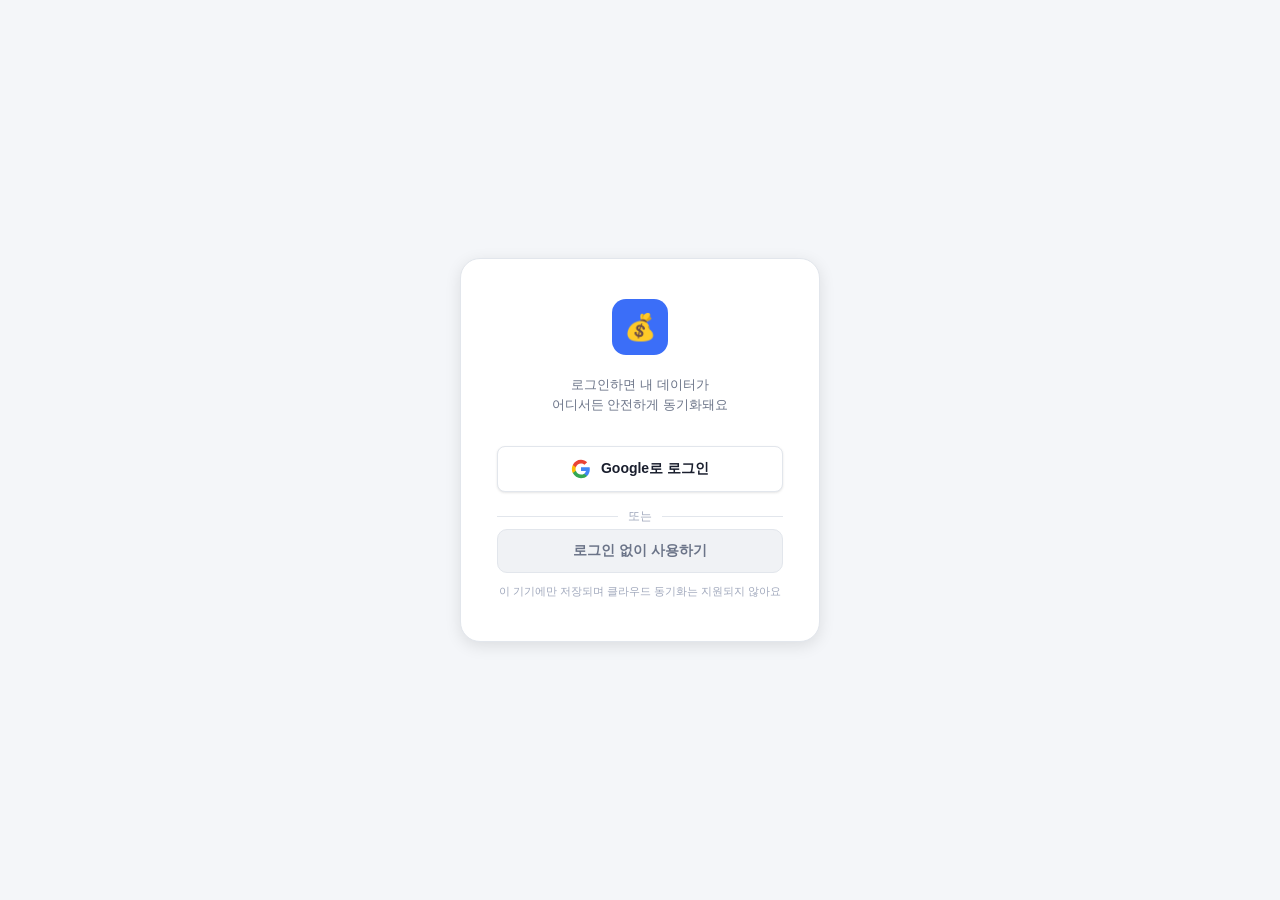
==== commit 92bd6301: "Add Google login button and guest mode option" ====
--- a/index.html
+++ b/index.html
@@ -7,432 +7,12 @@
 <title>정산 가계부</title>
 <link href="https://cdn.jsdelivr.net/gh/orioncactus/pretendard/dist/web/static/pretendard.css" rel="stylesheet"/>
 <!-- Firebase SDK -->
-<script src="https://www.gstatic.com/firebasejs/10.12.0/firebase-app-compat.js"></script>
+<link href="./css/style.css" rel="stylesheet"/><script src="https://www.gstatic.com/firebasejs/10.12.0/firebase-app-compat.js"></script>
 <script src="https://www.gstatic.com/firebasejs/10.12.0/firebase-firestore-compat.js"></script>
 <script src="https://www.gstatic.com/firebasejs/10.12.0/firebase-auth-compat.js"></script>
 <!-- SheetJS (엑셀 export/import) -->
 <script src="https://cdn.jsdelivr.net/npm/xlsx@0.18.5/dist/xlsx.full.min.js"></script>
-<style>
-:root{
-  --bg:#f4f6f9;--surface:#fff;--surface2:#f0f2f5;
-  --border:#e2e6ec;--border2:#d0d5de;
-  --accent:#3b6ef8;--accent-dim:rgba(59,110,248,.08);
-  --text:#1a1f2e;--text-muted:#6b7488;--text-dim:#a0a8bc;
-  --red:#e03e3e;--red-dim:rgba(224,62,62,.08);
-  --green:#1a9e6e;--green-dim:rgba(26,158,110,.08);
-  --orange:#d97706;--orange-dim:rgba(217,119,6,.08);
-  --radius:12px;--radius-sm:8px;
-  --shadow:0 1px 3px rgba(0,0,0,.07),0 1px 2px rgba(0,0,0,.04);
-  --shadow-md:0 4px 16px rgba(0,0,0,.1);
-}
-*{box-sizing:border-box;margin:0;padding:0}
-body{font-family:'Pretendard',-apple-system,BlinkMacSystemFont,'Apple SD Gothic Neo','맑은 고딕',sans-serif;background:var(--bg);color:var(--text);min-height:100vh;font-size:14px}
-.app{display:flex;flex-direction:column;min-height:100vh}
 
-header{padding:14px 24px;border-bottom:1px solid var(--border);display:flex;align-items:center;position:sticky;top:0;background:var(--surface);z-index:100;box-shadow:var(--shadow)}
-.logo{display:flex;align-items:center;gap:10px}
-.logo-icon{width:32px;height:32px;background:var(--accent);border-radius:8px;display:flex;align-items:center;justify-content:center;font-size:16px}
-.logo-text{font-weight:700;font-size:16px}
-.logo-sub{font-size:11px;color:var(--text-muted)}
-
-nav{display:flex;border-bottom:1px solid var(--border);padding:0 24px;background:var(--surface);overflow-x:auto}
-.nav-btn{padding:12px 16px;background:none;border:none;color:var(--text-muted);font-family:inherit;font-size:13px;font-weight:500;cursor:pointer;border-bottom:2px solid transparent;margin-bottom:-1px;transition:all .15s;white-space:nowrap}
-.nav-btn.active{color:var(--accent);border-bottom-color:var(--accent)}
-.nav-btn:hover:not(.active){color:var(--text)}
-
-.main{flex:1;padding:24px;max-width:960px;margin:0 auto;width:100%}
-.tab-content{display:none}.tab-content.active{display:block}
-
-/* Summary */
-.summary-grid{display:grid;grid-template-columns:repeat(3,1fr);gap:12px;margin-bottom:20px}
-.summary-card{background:var(--surface);border:1px solid var(--border);border-radius:var(--radius);padding:16px 18px;box-shadow:var(--shadow)}
-.summary-label{font-size:11px;color:var(--text-muted);letter-spacing:.4px;text-transform:uppercase;margin-bottom:6px;font-weight:600}
-.summary-value{font-family:'Pretendard',sans-serif;font-size:20px;font-weight:500}
-.summary-value.red{color:var(--red)}.summary-value.green{color:var(--green)}.summary-value.orange{color:var(--orange)}.summary-value.accent{color:var(--accent)}
-.summary-sub{font-size:11px;color:var(--text-dim);margin-top:4px}
-
-/* Form */
-.form-card{background:var(--surface);border:1px solid var(--border);border-radius:var(--radius);padding:20px;margin-bottom:16px;box-shadow:var(--shadow)}
-.form-title{font-size:12px;font-weight:700;letter-spacing:.4px;margin-bottom:16px;color:var(--text-muted);text-transform:uppercase;display:flex;align-items:center;gap:8px}
-.form-title::before{content:'';width:3px;height:13px;background:var(--accent);border-radius:2px;display:block}
-.form-row{display:grid;grid-template-columns:1fr 1fr;gap:12px;margin-bottom:12px}
-.form-row.cols3{grid-template-columns:1fr 1fr 1fr}
-.form-row.single{grid-template-columns:1fr}
-.field{display:flex;flex-direction:column;gap:5px}
-.field label{font-size:11px;color:var(--text-muted);font-weight:600;letter-spacing:.3px}
-.field input,.field select,.field textarea{background:var(--surface2);border:1px solid var(--border);border-radius:var(--radius-sm);padding:9px 12px;color:var(--text);font-family:inherit;font-size:13px;outline:none;transition:border-color .15s,box-shadow .15s}
-.field input:focus,.field select:focus,.field textarea:focus{border-color:var(--accent);box-shadow:0 0 0 3px var(--accent-dim);background:#fff}
-.field input[type="number"]{font-family:'Pretendard',sans-serif}
-
-.dutch-person-row{display:grid;grid-template-columns:1fr 1fr 100px;gap:8px;align-items:end;background:#fff;border-radius:var(--radius-sm);padding:10px;border:1px solid rgba(59,110,248,.15)}
-.dutch-person-row .field label{font-size:10px}
-.dutch-person-row .field input,.dutch-person-row .field select{font-size:12px;padding:7px 10px}
-.dutch-person-amount{font-family:'Pretendard',sans-serif;font-size:12px;font-weight:700;color:var(--accent);text-align:center;padding-bottom:8px}
-
-.dutch-toggle{display:flex;align-items:center;gap:10px;padding:10px 14px;background:var(--surface2);border-radius:var(--radius-sm);cursor:pointer;border:1px solid var(--border);transition:all .15s;margin-bottom:12px}
-.dutch-toggle:hover{border-color:var(--accent);background:var(--accent-dim)}
-.dutch-toggle input[type="checkbox"]{accent-color:var(--accent);width:14px;height:14px}
-.dutch-toggle-label{font-size:13px;color:var(--text)}
-.dutch-toggle-badge{margin-left:auto;font-size:10px;padding:2px 8px;background:var(--accent-dim);color:var(--accent);border-radius:99px;font-weight:700}
-.dutch-fields{display:none;background:var(--accent-dim);border:1px solid rgba(59,110,248,.15);border-radius:var(--radius-sm);padding:14px;margin-bottom:12px}
-.dutch-fields.show{display:block}
-.dutch-fields .field input,.dutch-fields .field select{background:#fff}
-.dutch-preview{font-family:'Pretendard',sans-serif;font-size:12px;color:var(--accent);margin-top:8px;padding:7px 10px;background:#fff;border-radius:6px;border:1px solid rgba(59,110,248,.2)}
-
-.btn{padding:9px 18px;border-radius:var(--radius-sm);border:none;cursor:pointer;font-family:inherit;font-size:13px;font-weight:600;transition:all .15s}
-.btn-primary{background:var(--accent);color:#fff}
-.btn-primary:hover{background:#2d5ce0;transform:translateY(-1px);box-shadow:0 4px 10px rgba(59,110,248,.3)}
-.btn-ghost{background:var(--surface2);color:var(--text);border:1px solid var(--border)}
-.btn-ghost:hover{background:var(--border)}
-.btn-success{background:var(--green-dim);color:var(--green);border:1px solid rgba(26,158,110,.25)}
-.btn-danger-soft{background:var(--red-dim);color:var(--red);border:1px solid rgba(224,62,62,.2)}
-.form-actions{display:flex;justify-content:flex-end;gap:8px;margin-top:16px}
-
-/* FAB - 거래 추가 버튼 */
-.fab{position:fixed;bottom:28px;right:28px;width:52px;height:52px;border-radius:50%;background:var(--accent);color:#fff;border:none;font-size:24px;cursor:pointer;box-shadow:0 4px 16px rgba(59,110,248,.4);z-index:90;display:flex;align-items:center;justify-content:center;transition:all .2s}
-.fab:hover{background:#2d5ce0;transform:scale(1.08);box-shadow:0 6px 20px rgba(59,110,248,.5)}
-.fab.hidden{display:none}
-
-/* Ledger */
-.section-header{display:flex;align-items:center;justify-content:space-between;margin-bottom:12px;flex-wrap:wrap;gap:8px}
-.ledger-list{display:flex;flex-direction:column;gap:8px}
-.ledger-item{background:var(--surface);border:1px solid var(--border);border-radius:var(--radius);padding:13px 15px;display:flex;align-items:flex-start;gap:12px;box-shadow:var(--shadow);position:relative;overflow:hidden}
-.ledger-item::before{content:'';position:absolute;left:0;top:0;bottom:0;width:3px}
-.ledger-item.expense::before{background:var(--red)}
-.ledger-item.income::before{background:var(--green)}
-.ledger-item.dutch::before{background:var(--accent)}
-.item-icon{width:36px;height:36px;border-radius:10px;display:flex;align-items:center;justify-content:center;font-size:17px;flex-shrink:0}
-.item-icon.expense{background:var(--red-dim)}.item-icon.income{background:var(--green-dim)}.item-icon.dutch{background:var(--accent-dim)}
-.item-body{flex:1;min-width:0}
-.item-top{display:flex;align-items:flex-start;justify-content:space-between;margin-bottom:4px}
-.item-name{font-size:14px;font-weight:500}
-.item-amount{font-family:'Pretendard',sans-serif;font-size:14px;font-weight:600;white-space:nowrap;margin-left:8px}
-.item-amount.negative{color:var(--red)}.item-amount.positive{color:var(--green)}.item-amount.dutch{color:var(--accent)}
-.item-meta{display:flex;gap:6px;flex-wrap:wrap;align-items:center}
-.tag{font-size:10px;padding:2px 7px;border-radius:99px;font-weight:500}
-.tag-date{color:var(--text-dim);font-family:'Pretendard',sans-serif;font-size:10px}
-.tag-asset{background:var(--surface2);color:var(--text-muted);border:1px solid var(--border)}
-.tag-cat{background:var(--surface2);color:var(--text-muted);border:1px solid var(--border);cursor:pointer}
-.tag-cat:hover{border-color:var(--accent);color:var(--accent)}
-.tag-dutch-pending{background:var(--orange-dim);color:var(--orange);border:1px solid rgba(217,119,6,.25)}
-.tag-dutch-done{background:var(--green-dim);color:var(--green);border:1px solid rgba(26,158,110,.2)}
-.dutch-detail{margin-top:10px;padding-top:10px;border-top:1px solid var(--border)}
-.dutch-breakdown{display:grid;grid-template-columns:1fr 1fr 1fr;gap:8px}
-.dutch-num{text-align:center;padding:8px;background:var(--surface2);border-radius:8px}
-.dutch-num-label{font-size:10px;color:var(--text-dim);margin-bottom:3px}
-.dutch-num-value{font-family:'Pretendard',sans-serif;font-size:13px;font-weight:600}
-.item-actions{display:flex;gap:5px;margin-left:6px;flex-shrink:0}
-.icon-btn{width:28px;height:28px;border-radius:7px;background:var(--surface2);border:1px solid var(--border);color:var(--text-muted);cursor:pointer;display:flex;align-items:center;justify-content:center;font-size:12px;transition:all .15s}
-.icon-btn:hover{background:var(--border);color:var(--text)}
-.icon-btn.danger:hover{background:var(--red-dim);color:var(--red);border-color:rgba(224,62,62,.3)}
-.icon-btn.success:hover{background:var(--green-dim);color:var(--green);border-color:rgba(26,158,110,.3)}
-.icon-btn.edit:hover{background:var(--accent-dim);color:var(--accent);border-color:rgba(59,110,248,.3)}
-
-/* Search bar */
-.search-bar{display:flex;gap:8px;margin-bottom:12px;align-items:center}
-.search-input{flex:1;background:var(--surface);border:1px solid var(--border);border-radius:var(--radius-sm);padding:8px 12px;font-family:inherit;font-size:13px;color:var(--text);outline:none;transition:border-color .15s,box-shadow .15s;box-shadow:var(--shadow)}
-.search-input:focus{border-color:var(--accent);box-shadow:0 0 0 3px var(--accent-dim)}
-.search-cat-select{background:var(--surface);border:1px solid var(--border);border-radius:var(--radius-sm);padding:8px 10px;font-family:inherit;font-size:12px;color:var(--text-muted);outline:none;box-shadow:var(--shadow);cursor:pointer;transition:border-color .15s}
-.search-cat-select:focus{border-color:var(--accent)}
-
-/* Filter */
-.filter-bar{display:flex;gap:6px;margin-bottom:12px;flex-wrap:wrap}
-.filter-chip{padding:5px 12px;border-radius:99px;border:1px solid var(--border);background:var(--surface);color:var(--text-muted);font-size:12px;cursor:pointer;transition:all .15s;font-family:inherit;font-weight:500;box-shadow:var(--shadow)}
-.filter-chip.active{background:var(--accent);border-color:var(--accent);color:#fff}
-.filter-chip:hover:not(.active){color:var(--text);border-color:var(--border2)}
-
-/* Pending banner */
-.pending-banner{background:#fff;border:1px solid rgba(217,119,6,.3);border-radius:var(--radius);padding:14px 16px;margin-bottom:16px;box-shadow:var(--shadow)}
-.pending-banner-title{font-size:12px;font-weight:700;color:var(--orange);text-transform:uppercase;letter-spacing:.4px;margin-bottom:10px}
-.pending-banner-item{display:flex;align-items:center;gap:10px;padding:8px 0;border-bottom:1px solid var(--border)}
-.pending-banner-item:last-child{border-bottom:none;padding-bottom:0}
-
-/* Dashboard */
-.dash-grid{display:grid;grid-template-columns:1fr 1fr;gap:14px}
-.dash-card{background:var(--surface);border:1px solid var(--border);border-radius:var(--radius);padding:18px;box-shadow:var(--shadow)}
-.dash-card-title{font-size:12px;color:var(--text-muted);text-transform:uppercase;letter-spacing:.5px;margin-bottom:14px;font-weight:700}
-.pending-item{display:flex;align-items:center;gap:10px;padding:9px 0;border-bottom:1px solid var(--border)}
-.pending-item:last-child{border-bottom:none;padding-bottom:0}
-.pending-name{font-size:13px;flex:1}
-.no-data{text-align:center;padding:18px;color:var(--text-dim);font-size:12px}
-
-/* Month nav */
-.month-nav{display:flex;align-items:center;gap:10px}
-.month-label{font-family:'Pretendard',sans-serif;font-size:14px;font-weight:600}
-.month-btn{width:28px;height:28px;border-radius:7px;background:var(--surface);border:1px solid var(--border);color:var(--text-muted);cursor:pointer;display:flex;align-items:center;justify-content:center;font-size:14px;transition:all .15s;box-shadow:var(--shadow)}
-.month-btn:hover{border-color:var(--accent);color:var(--accent)}
-
-/* Modal */
-.modal-overlay{position:fixed;inset:0;background:rgba(0,0,0,.3);backdrop-filter:blur(3px);z-index:200;display:none;align-items:center;justify-content:center;padding:16px}
-.modal-overlay.show{display:flex}
-.modal{background:var(--surface);border:1px solid var(--border);border-radius:16px;padding:24px;width:100%;max-width:560px;box-shadow:var(--shadow-md);animation:slideUp .2s ease;max-height:90vh;overflow-y:auto;overflow-x:hidden}
-.modal-sm{max-width:440px}
-@keyframes slideUp{from{transform:translateY(10px);opacity:0}to{transform:translateY(0);opacity:1}}
-.modal-title{font-size:16px;font-weight:700;margin-bottom:16px}
-
-.empty{text-align:center;padding:48px 20px;color:var(--text-dim)}
-.empty-icon{font-size:36px;margin-bottom:12px}
-.empty-text{font-size:13px;line-height:1.6}
-
-/* Asset tab */
-.asset-total-bar{background:linear-gradient(135deg,#3b6ef8 0%,#7c9bfb 100%);border-radius:var(--radius);padding:22px 24px;margin-bottom:20px;color:#fff;box-shadow:0 4px 20px rgba(59,110,248,.22)}
-.asset-total-label{font-size:12px;opacity:.85;margin-bottom:4px;font-weight:500}
-.asset-total-value{font-family:'Pretendard',sans-serif;font-size:28px;font-weight:500}
-.asset-total-sub{font-size:11px;opacity:.75;margin-top:8px;display:flex;gap:18px}
-
-.asset-section{margin-bottom:16px}
-.asset-section-header{display:flex;align-items:center;justify-content:space-between;margin-bottom:8px;padding:0 2px}
-.asset-section-title{display:flex;align-items:center;gap:7px;font-size:13px;font-weight:700}
-.asset-section-total{font-family:'Pretendard',sans-serif;font-size:12px;font-weight:600}
-.asset-items{display:flex;flex-direction:column;gap:6px}
-.asset-item{background:var(--surface);border:1px solid var(--border);border-radius:var(--radius-sm);padding:11px 14px;display:flex;align-items:center;gap:11px;box-shadow:var(--shadow);cursor:pointer;transition:border-color .15s}
-.asset-item:hover{border-color:var(--accent)}
-.asset-item-dot{width:8px;height:8px;border-radius:50%;flex-shrink:0}
-.asset-item-info{flex:1;min-width:0}
-.asset-item-name{font-size:13px;font-weight:500}
-.asset-item-desc{font-size:11px;color:var(--text-muted);margin-top:1px}
-.asset-item-amount{font-family:'Pretendard',sans-serif;font-size:14px;font-weight:600;white-space:nowrap}
-.asset-item-amount.positive{color:var(--green)}.asset-item-amount.negative{color:var(--red)}.asset-item-amount.neutral{color:var(--text)}
-.asset-item-actions{display:flex;gap:4px;margin-left:6px}
-
-.dot-cash{background:#f59e0b}.dot-bank{background:#3b6ef8}.dot-credit{background:#e03e3e}
-.dot-debit{background:#8b5cf6}.dot-prepaid{background:#06b6d4}.dot-savings{background:#1a9e6e}
-.dot-loan{background:#ef4444}.dot-insurance{background:#f97316}.dot-etc{background:#6b7280}
-
-/* Asset add modal */
-.asset-add-header{display:flex;align-items:center;justify-content:space-between;margin-bottom:16px}
-.asset-type-grid{display:grid;grid-template-columns:repeat(3,1fr);gap:8px;margin-bottom:16px}
-.asset-type-btn{padding:10px 8px;border:1.5px solid var(--border);border-radius:var(--radius-sm);background:var(--surface2);cursor:pointer;text-align:center;font-family:inherit;font-size:12px;color:var(--text-muted);transition:all .15s}
-.asset-type-btn:hover,.asset-type-btn.selected{border-color:var(--accent);background:var(--accent-dim);color:var(--accent)}
-.asset-type-btn .ati{font-size:20px;display:block;margin-bottom:4px}
-
-/* Stats */
-.stat-period-toggle{display:flex;gap:0;background:var(--surface2);border-radius:99px;padding:3px;border:1px solid var(--border);width:fit-content}
-.stat-period-btn{padding:6px 18px;border-radius:99px;border:none;background:none;font-family:inherit;font-size:12px;font-weight:600;cursor:pointer;color:var(--text-muted);transition:all .15s}
-.stat-period-btn.active{background:#fff;color:var(--accent);box-shadow:var(--shadow)}
-.stat-summary{display:grid;grid-template-columns:repeat(3,1fr);gap:12px;margin-bottom:20px}
-.stat-bar-row{display:flex;align-items:center;gap:10px;padding:9px 0;border-bottom:1px solid var(--border);cursor:pointer}
-.stat-bar-row:last-child{border-bottom:none;padding-bottom:0}
-.stat-bar-row:hover{opacity:.8}
-.stat-bar-label{font-size:13px;flex:1}
-.stat-bar-track{flex:2;height:6px;border-radius:3px;background:var(--border);overflow:hidden}
-.stat-bar-fill{height:100%;border-radius:3px}
-.stat-bar-value{font-family:'Pretendard',sans-serif;font-size:12px;width:80px;text-align:right;white-space:nowrap}
-
-/* Pie */
-.pie-wrap{display:flex;align-items:flex-start;gap:20px;flex-wrap:wrap}
-.pie-canvas-wrap{position:relative;flex-shrink:0}
-.pie-legend{flex:1;min-width:140px;display:flex;flex-direction:column;gap:6px;padding-top:4px}
-.pie-legend-item{display:flex;align-items:center;gap:8px;font-size:12px;cursor:pointer;padding:2px 4px;border-radius:4px;transition:background .1s}
-.pie-legend-item:hover{background:var(--surface2)}
-.pie-legend-dot{width:10px;height:10px;border-radius:50%;flex-shrink:0}
-.pie-legend-label{flex:1;color:var(--text)}
-.pie-legend-val{font-family:'Pretendard',sans-serif;font-size:11px;color:var(--text-muted)}
-.pie-legend-pct{font-family:'Pretendard',sans-serif;font-size:11px;color:var(--text-dim);width:32px;text-align:right}
-
-/* Bar chart */
-.month-bar-chart{display:flex;align-items:flex-end;gap:6px;height:120px;padding-bottom:20px;position:relative;margin-top:8px}
-.month-bar-group{display:flex;flex-direction:column;align-items:center;gap:3px;flex:1}
-.month-bar-pair{display:flex;gap:2px;align-items:flex-end;height:90px}
-.month-bar{width:14px;border-radius:4px 4px 0 0;transition:opacity .15s;cursor:default;min-height:2px}
-.month-bar:hover{opacity:.75}
-.month-bar-lbl{font-size:10px;color:var(--text-dim);font-family:'Pretendard',sans-serif}
-
-/* Date separator */
-.date-separator{display:flex;align-items:center;gap:12px;padding:18px 0 8px}
-.date-sep-day{font-size:22px;font-weight:800;color:var(--text);line-height:1;min-width:28px}
-.date-sep-meta{display:flex;flex-direction:column;gap:1px}
-.date-sep-ym{font-size:11px;color:var(--text-muted);font-weight:500}
-.date-sep-dow{font-size:10px;color:var(--text-dim)}
-.date-sep-summary{margin-left:auto;display:flex;gap:10px;font-size:12px;font-weight:600}
-.date-sep-summary .sep-inc{color:var(--accent);min-width:60px;text-align:right}
-.date-sep-summary .sep-exp{color:var(--red);min-width:60px;text-align:right}
-.search-panel{background:var(--surface);border:1px solid var(--border);border-radius:var(--radius);padding:14px 16px;margin-bottom:12px;box-shadow:var(--shadow)}
-.search-panel-row{display:grid;grid-template-columns:1fr 1fr;gap:10px;margin-bottom:10px}
-.search-panel-row.cols3{grid-template-columns:1fr 1fr 1fr}
-.search-panel-row:last-child{margin-bottom:0}
-.search-range{display:flex;align-items:center;gap:6px}
-.search-range input{flex:1;background:var(--surface2);border:1px solid var(--border);border-radius:var(--radius-sm);padding:7px 10px;font-family:inherit;font-size:12px;color:var(--text);outline:none}
-.search-range input:focus{border-color:var(--accent)}
-.search-range-sep{font-size:12px;color:var(--text-dim);flex-shrink:0}
-.search-toggle{font-size:12px;color:var(--accent);cursor:pointer;background:none;border:none;font-family:inherit;font-weight:500;padding:0}
-.search-result-count{font-size:12px;color:var(--text-muted);margin-bottom:8px}
-
-/* Import modal */
-.import-asset-list{max-height:200px;overflow-y:auto;margin:10px 0;display:flex;flex-direction:column;gap:6px}
-.import-asset-item{display:flex;align-items:center;gap:10px;padding:8px 12px;background:var(--surface2);border-radius:var(--radius-sm);border:1px solid var(--border)}
-.import-asset-type{font-size:11px;color:var(--text-muted);background:var(--border);padding:2px 7px;border-radius:99px}
-.import-summary-box{background:var(--surface2);border:1px solid var(--border);border-radius:var(--radius-sm);padding:12px 14px;margin:12px 0;font-size:13px;line-height:1.8}
-
-/* Detail view (탭처럼 동작) */
-#detail-view{display:none}
-#detail-view.active{display:block}
-#detail-view-header{display:flex;align-items:center;gap:12px;margin-bottom:16px}
-#detail-view-back{display:flex;align-items:center;gap:6px;background:none;border:none;cursor:pointer;font-family:inherit;font-size:13px;font-weight:600;color:var(--accent);padding:6px 10px;border-radius:8px;transition:background .15s}
-#detail-view-back:hover{background:var(--accent-dim)}
-#detail-view-titles{flex:1;min-width:0}
-#detail-view-title{font-size:16px;font-weight:700}
-#detail-view-sub{font-size:11px;color:var(--text-muted);margin-top:1px}
-#detail-view-summary{display:flex;gap:16px;margin-bottom:16px;background:var(--surface);border:1px solid var(--border);border-radius:var(--radius);padding:14px 20px;box-shadow:var(--shadow)}
-#detail-view-subcats{display:flex;gap:8px;flex-wrap:wrap;margin-bottom:16px}
-#detail-view-body{background:var(--bg)}
-.cal-grid-wrap{background:var(--surface);border:1px solid var(--border);border-radius:var(--radius);overflow:hidden;box-shadow:var(--shadow)}
-.cal-dow-header{display:grid;grid-template-columns:repeat(7,1fr);background:var(--surface2);border-bottom:1px solid var(--border)}
-.cal-dow-header div{text-align:center;padding:8px 0;font-size:11px;font-weight:700;color:var(--text-muted)}
-.cal-dow-header div:first-child{color:var(--red)}
-.cal-dow-header div:last-child{color:var(--accent)}
-.cal-grid{display:grid;grid-template-columns:repeat(7,1fr)}
-.cal-cell{min-height:72px;border-right:1px solid var(--border);border-bottom:1px solid var(--border);padding:6px 7px;cursor:pointer;transition:background .12s;display:flex;flex-direction:column;gap:2px}
-.cal-cell:nth-child(7n){border-right:none}
-.cal-cell:hover{background:var(--surface2)}
-.cal-cell.today{background:var(--accent-dim)}
-.cal-cell.other-month .cal-day{color:var(--text-dim)}
-.cal-cell.other-month .cal-amt{opacity:.4}
-.cal-day{font-size:12px;font-weight:600;color:var(--text);line-height:1}
-.cal-cell.sunday .cal-day{color:var(--red)}
-.cal-cell.saturday .cal-day{color:var(--accent)}
-.cal-amt{font-size:10px;font-weight:500;line-height:1.3}
-.cal-amt.expense{color:var(--red)}
-.cal-amt.income{color:var(--accent)}
-.cal-credit-card{background:var(--surface);border:1px solid var(--border);border-radius:var(--radius);padding:14px 16px;margin-bottom:10px;box-shadow:var(--shadow)}
-.cal-credit-period{font-size:11px;color:var(--text-muted);margin-bottom:8px}
-.cal-credit-total{font-size:18px;font-weight:700;color:var(--red)}
-.cal-credit-name{font-size:13px;font-weight:600;margin-bottom:4px;display:flex;align-items:center;gap:6px}
-.budget-row{display:flex;align-items:center;gap:10px;padding:11px 0;border-bottom:1px solid var(--border)}
-.budget-row:last-child{border-bottom:none;padding-bottom:0}
-.budget-row-info{flex:1;min-width:0}
-.budget-row-name{font-size:13px;font-weight:500;margin-bottom:4px;display:flex;align-items:center;gap:6px}
-.budget-row-nums{font-size:11px;color:var(--text-muted)}
-.budget-bar-wrap{flex:2;min-width:80px}
-.budget-bar-track{height:7px;border-radius:4px;background:var(--border);overflow:hidden;margin-bottom:3px}
-.budget-bar-fill{height:100%;border-radius:4px;transition:width .3s}
-.budget-bar-pct{font-size:11px;text-align:right;font-weight:600}
-.budget-amount{font-size:13px;font-weight:600;white-space:nowrap;min-width:80px;text-align:right}
-.budget-actions{display:flex;gap:4px;flex-shrink:0}
-.budget-section-total{display:flex;justify-content:space-between;align-items:center;padding:10px 0 0;margin-top:6px;border-top:1px solid var(--border);font-size:12px;color:var(--text-muted)}
-.budget-section-total-val{font-size:13px;font-weight:700}
-.cat-card{background:var(--surface);border:1px solid var(--border);border-radius:var(--radius);padding:14px 16px;box-shadow:var(--shadow);display:flex;flex-direction:column;gap:10px}
-.cat-card-header{display:flex;align-items:center;justify-content:space-between;gap:8px}
-.cat-card-title{display:flex;align-items:center;gap:8px;font-size:14px;font-weight:700}
-.cat-card-emoji{font-size:20px;line-height:1}
-.cat-card-actions{display:flex;gap:4px;flex-shrink:0}
-.cat-chips{display:flex;flex-wrap:wrap;gap:6px;min-height:24px}
-.cat-chip{display:flex;align-items:center;gap:4px;padding:3px 10px;border-radius:99px;background:var(--surface2);border:1px solid var(--border);font-size:12px;font-weight:500;color:var(--text)}
-.cat-chip-del{width:14px;height:14px;border-radius:50%;background:none;border:none;cursor:pointer;color:var(--text-dim);display:flex;align-items:center;justify-content:center;font-size:10px;padding:0;line-height:1;transition:all .15s}
-.cat-chip-del:hover{background:var(--red-dim);color:var(--red)}
-.cat-card-add{width:100%;padding:6px;background:none;border:1.5px dashed var(--border2);border-radius:var(--radius-sm);color:var(--text-dim);font-size:11px;font-weight:500;cursor:pointer;transition:all .15s;font-family:inherit}
-.cat-card-add:hover{border-color:var(--accent);color:var(--accent);background:var(--accent-dim)}
-.cat-empty{text-align:center;padding:32px 16px;color:var(--text-dim);font-size:12px;grid-column:1/-1}
-
-/* Category list (목록형) */
-.cat-list{display:flex;flex-direction:column;gap:6px}
-.cat-list-item{background:var(--surface);border:1px solid var(--border);border-radius:var(--radius);overflow:hidden;box-shadow:var(--shadow)}
-.cat-list-header{display:flex;align-items:center;gap:10px;padding:12px 14px}
-.cat-list-emoji{font-size:18px;flex-shrink:0}
-.cat-list-name{font-size:14px;font-weight:700;flex:1}
-.cat-list-actions{display:flex;gap:4px;flex-shrink:0}
-.cat-list-children{border-top:1px solid var(--border);background:var(--surface2);padding:4px 0}
-.cat-list-child{display:flex;align-items:center;gap:8px;padding:7px 14px 7px 40px;border-bottom:1px solid var(--border)}
-.cat-list-child:last-child{border-bottom:none}
-.cat-list-child-label{font-size:13px;flex:1;color:var(--text)}
-.cat-list-child-actions{display:flex;gap:4px}
-.cat-item{display:flex;align-items:center;gap:8px;padding:8px 10px;background:var(--surface2);border-radius:var(--radius-sm);border:1px solid var(--border)}
-.cat-item-icon{font-size:16px;width:24px;text-align:center;flex-shrink:0}
-.cat-item-name{flex:1;font-size:13px}
-.cat-item-parent{font-size:10px;color:var(--text-dim);background:var(--border);padding:1px 6px;border-radius:99px}
-.cat-add-row{display:flex;gap:8px;margin-top:8px}
-.cat-add-row input,.cat-add-row select{flex:1;background:var(--surface2);border:1px solid var(--border);border-radius:var(--radius-sm);padding:8px 10px;font-family:inherit;font-size:13px;color:var(--text);outline:none}
-.cat-add-row input:focus,.cat-add-row select:focus{border-color:var(--accent)}
-
-/* No asset warn */
-.no-asset-warn{background:var(--orange-dim);border:1px solid rgba(217,119,6,.3);border-radius:var(--radius-sm);padding:10px 14px;font-size:12px;color:var(--orange);margin-top:6px;display:none}
-.no-asset-warn.show{display:block}
-
-/* 우측 슬라이드 패널 */
-.side-panel-overlay{position:fixed;inset:0;background:rgba(0,0,0,.25);z-index:150;opacity:0;pointer-events:none;transition:opacity .25s}
-.side-panel-overlay.show{opacity:1;pointer-events:all}
-.side-panel{position:fixed;top:0;right:0;bottom:0;width:420px;max-width:95vw;background:var(--surface);box-shadow:-4px 0 24px rgba(0,0,0,.12);z-index:151;transform:translateX(100%);transition:transform .25s cubic-bezier(.4,0,.2,1);display:flex;flex-direction:column}
-.side-panel.show{transform:translateX(0)}
-.side-panel-header{padding:20px 20px 14px;border-bottom:1px solid var(--border);display:flex;align-items:flex-start;gap:12px;flex-shrink:0}
-.side-panel-icon{font-size:22px;line-height:1;margin-top:2px}
-.side-panel-titles{flex:1;min-width:0}
-.side-panel-title{font-size:15px;font-weight:700;margin-bottom:2px;overflow:hidden;text-overflow:ellipsis;white-space:nowrap}
-.side-panel-sub{font-size:11px;color:var(--text-muted)}
-.side-panel-close{width:30px;height:30px;border-radius:8px;background:var(--surface2);border:1px solid var(--border);color:var(--text-muted);cursor:pointer;display:flex;align-items:center;justify-content:center;font-size:14px;flex-shrink:0;transition:all .15s}
-.side-panel-close:hover{background:var(--red-dim);color:var(--red);border-color:rgba(224,62,62,.3)}
-.side-panel-summary{padding:14px 20px;border-bottom:1px solid var(--border);display:flex;gap:16px;flex-shrink:0}
-.side-panel-stat{text-align:center;flex:1}
-.side-panel-stat-val{font-family:'Pretendard',sans-serif;font-size:16px;font-weight:600}
-.side-panel-stat-lbl{font-size:10px;color:var(--text-muted);margin-top:2px}
-/* 카테고리 하위 뷰 */
-.side-panel-subcats{padding:12px 20px;border-bottom:1px solid var(--border);display:flex;gap:8px;flex-wrap:wrap;flex-shrink:0}
-.subcat-chip{padding:5px 12px;border-radius:99px;border:1.5px solid var(--border);background:var(--surface2);color:var(--text-muted);font-size:12px;cursor:pointer;transition:all .15s;font-family:inherit;font-weight:500}
-.subcat-chip.active{background:var(--accent);border-color:var(--accent);color:#fff}
-.subcat-chip:hover:not(.active){border-color:var(--accent);color:var(--accent)}
-.side-panel-body{flex:1;overflow-y:auto;padding:14px 20px}
-
-/* 자산 드릴다운 (인라인 → 패널로 대체) */
-.drilldown-panel{background:var(--surface);border:1px solid var(--accent-dim);border-radius:var(--radius);padding:16px;margin-top:14px;box-shadow:var(--shadow)}
-.drilldown-title{font-size:13px;font-weight:700;margin-bottom:12px;display:flex;align-items:center;justify-content:space-between}
-.drilldown-list{display:flex;flex-direction:column;gap:6px;max-height:300px;overflow-y:auto}
-
-@media(max-width:640px){
-  .summary-grid,.stat-summary{grid-template-columns:1fr 1fr}
-  .form-row,.form-row.cols3{grid-template-columns:1fr}
-  .dash-grid{grid-template-columns:1fr}
-  .dutch-breakdown{grid-template-columns:1fr 1fr}
-  .main{padding:16px}
-  .pie-wrap{flex-direction:column}
-  .asset-type-grid{grid-template-columns:repeat(3,1fr)}
-  .side-panel{width:100vw}
-}
-
-/* ===== 로그인 화면 ===== */
-#login-screen{position:fixed;inset:0;background:var(--bg);z-index:999;display:flex;align-items:center;justify-content:center}
-#login-screen.hidden{display:none}
-.login-card{background:var(--surface);border:1px solid var(--border);border-radius:20px;padding:40px 36px;width:100%;max-width:360px;box-shadow:var(--shadow-md);text-align:center}
-.login-logo{width:56px;height:56px;background:var(--accent);border-radius:14px;display:flex;align-items:center;justify-content:center;font-size:26px;margin:0 auto 20px}
-.login-title{font-size:22px;font-weight:700;margin-bottom:6px}
-.login-sub{font-size:13px;color:var(--text-muted);margin-bottom:32px;line-height:1.5}
-.login-google-btn{width:100%;padding:12px 20px;border-radius:var(--radius-sm);border:1.5px solid var(--border);background:#fff;cursor:pointer;font-family:inherit;font-size:14px;font-weight:600;color:var(--text);display:flex;align-items:center;justify-content:center;gap:10px;transition:all .15s;box-shadow:var(--shadow)}
-.login-google-btn:hover{border-color:var(--accent);box-shadow:0 4px 12px rgba(59,110,248,.15);transform:translateY(-1px)}
-.login-google-icon{width:20px;height:20px}
-
-/* ===== 헤더 액션 ===== */
-.header-actions{display:flex;align-items:center;gap:10px;flex:1;min-width:0;margin-left:20px}
-.header-actions-main{display:flex;align-items:center;gap:10px;flex-wrap:wrap}
-.header-spacer{flex:1;min-width:12px}
-.sync-status{font-size:11px;color:var(--text-muted);white-space:nowrap}
-.header-menu{position:relative}
-.header-btn{height:38px;padding:0 14px;border-radius:10px;border:1px solid var(--border);background:var(--surface2);cursor:pointer;font-family:inherit;font-size:13px;font-weight:700;color:var(--text);display:flex;align-items:center;gap:8px;transition:all .15s;box-shadow:var(--shadow)}
-.header-btn:hover{transform:translateY(-1px);border-color:var(--accent);background:#fff}
-.header-btn.primary{background:var(--accent);border-color:var(--accent);color:#fff;box-shadow:0 4px 14px rgba(59,110,248,.22)}
-.header-btn.primary:hover{background:#2d5ce0;border-color:#2d5ce0}
-.header-btn .caret{font-size:10px;opacity:.8}
-.header-menu-dropdown{position:absolute;top:calc(100% + 8px);right:0;min-width:190px;background:var(--surface);border:1px solid var(--border);border-radius:12px;box-shadow:var(--shadow-md);padding:8px;display:none;z-index:250}
-.header-menu-dropdown.show{display:block}
-.header-menu-item{width:100%;padding:10px 12px;border:none;background:none;border-radius:8px;text-align:left;cursor:pointer;font-family:inherit;font-size:13px;color:var(--text);display:flex;align-items:center;gap:10px;transition:all .15s}
-.header-menu-item:hover{background:var(--surface2);color:var(--accent)}
-.header-user-area{display:flex;align-items:center;gap:8px;flex-shrink:0}
-.auth-btn{height:38px;padding:0 14px;border-radius:10px;border:1px solid var(--border);background:var(--surface);cursor:pointer;font-family:inherit;font-size:13px;font-weight:700;color:var(--text);display:flex;align-items:center;gap:8px;transition:all .15s;box-shadow:var(--shadow)}
-.auth-btn:hover{border-color:var(--accent);color:var(--accent)}
-#user-avatar-wrap{display:none;align-items:center;gap:8px;flex-shrink:0}
-#user-avatar-wrap.show{display:flex}
-#user-avatar{width:34px;height:34px;border-radius:50%;border:1.5px solid var(--border);object-fit:cover;background:var(--surface2)}
-#user-name{font-size:12px;font-weight:600;color:var(--text-muted);max-width:110px;overflow:hidden;text-overflow:ellipsis;white-space:nowrap}
-@media(max-width:900px){
-  .header-actions{flex-wrap:wrap;justify-content:flex-end}
-  .header-spacer{display:none}
-}
-@media(max-width:640px){
-  header{padding:12px 16px;flex-wrap:wrap;gap:10px}
-  .header-actions{width:100%;margin-left:0}
-  .header-actions-main{flex-wrap:wrap}
-  .sync-status{order:3;width:100%}
-  #user-name{display:none}
-}
-
-</style>
 </head>
 <body>
 <!-- ===== 로그인 화면 ===== -->
@@ -445,6 +25,13 @@
 <svg class="login-google-icon" viewbox="0 0 24 24"><path d="M22.56 12.25c0-.78-.07-1.53-.2-2.25H12v4.26h5.92c-.26 1.37-1.04 2.53-2.21 3.31v2.77h3.57c2.08-1.92 3.28-4.74 3.28-8.09z" fill="#4285F4"></path><path d="M12 23c2.97 0 5.46-.98 7.28-2.66l-3.57-2.77c-.98.66-2.23 1.06-3.71 1.06-2.86 0-5.29-1.93-6.16-4.53H2.18v2.84C3.99 20.53 7.7 23 12 23z" fill="#34A853"></path><path d="M5.84 14.09c-.22-.66-.35-1.36-.35-2.09s.13-1.43.35-2.09V7.07H2.18C1.43 8.55 1 10.22 1 12s.43 3.45 1.18 4.93l3.66-2.84z" fill="#FBBC05"></path><path d="M12 5.38c1.62 0 3.06.56 4.21 1.64l3.15-3.15C17.45 2.09 14.97 1 12 1 7.7 1 3.99 3.47 2.18 7.07l3.66 2.84c.87-2.6 3.3-4.53 6.16-4.53z" fill="#EA4335"></path></svg>
       Google로 로그인
     </button>
+<div style="display:flex;align-items:center;gap:10px;margin:16px 0 4px">
+  <div style="flex:1;height:1px;background:var(--border)"></div>
+  <span style="font-size:12px;color:var(--text-dim)">또는</span>
+  <div style="flex:1;height:1px;background:var(--border)"></div>
+</div>
+<button onclick="enterGuestMode()" style="width:100%;padding:12px;border-radius:10px;border:1.5px solid var(--border);background:var(--surface2,#f3f4f6);color:var(--text-muted,#555);font-size:14px;font-weight:600;cursor:pointer;font-family:inherit;transition:background .15s" onmouseover="this.style.background='var(--surface3,#e5e7eb)'" onmouseout="this.style.background='var(--surface2,#f3f4f6)'">로그인 없이 사용하기</button>
+<p style="font-size:11px;color:var(--text-dim);margin-top:10px;line-height:1.6">이 기기에만 저장되며 클라우드 동기화는 지원되지 않아요</p>
 </div>
 </div>
 <div class="app">
@@ -479,7 +66,7 @@
 <div class="header-spacer"></div>
 <span class="sync-status" id="sync-status"></span>
 <div class="header-user-area">
-<button class="auth-btn" id="auth-btn" onclick="handleHeaderAuthAction()">로그인</button>
+<button class="auth-btn auth-text-btn" id="auth-btn" onclick="handleHeaderAuthAction()">로그인</button>
 <div id="user-avatar-wrap">
 <span id="user-name"></span>
 <img alt="프로필 이미지" id="user-avatar" src=""/>
@@ -796,6 +383,10 @@
 <div class="modal modal-sm">
 <div class="modal-title">✅ 정산 처리</div>
 <p style="font-size:12px;color:var(--text-muted);margin-bottom:12px">수령한 인원만 체크하고 처리하세요. 나중에 나머지도 따로 처리할 수 있어요.</p>
+<div class="form-row" style="margin-bottom:16px">
+<div class="field"><label>수령 날짜</label><input id="sm-date" type="date"/></div>
+<div class="field"><label>수령 시간</label><input id="sm-time" type="time"/></div>
+</div>
 <div id="sm-persons-list" style="margin-bottom:16px"></div>
 <div class="form-actions">
 <button class="btn btn-ghost" onclick="closeSettleModal()">취소</button>
@@ -995,3073 +586,6 @@
 </div>
 </div>
 </div>
-<script>
-// ==================== 천단위 콤마 입력 유틸 ====================
-function fmtInput(el){
-  const raw=el.value.replace(/[^0-9-]/g,''); // 숫자와 - 만 허용
-  const num=parseInt(raw,10);
-  if(raw===''||raw==='-'){el.value=raw;return;}
-  if(isNaN(num)){el.value='';return;}
-  el.value=num.toLocaleString('ko-KR');
-}
-// 콤마 포함 input에서 순수 숫자값 반환
-function getRawNum(id){
-  const v=document.getElementById(id).value.replace(/,/g,'');
-  return parseFloat(v);
-}
-// 숫자값을 콤마 포맷으로 input에 세팅
-function setFmtValue(id, num){
-  const el=document.getElementById(id);
-  if(!el) return;
-  if(num===null||num===undefined||num==='') {el.value='';return;}
-  el.value=Number(num).toLocaleString('ko-KR');
-}
 
-// ==================== CONSTANTS ====================
-const PIE_COLORS=['#3b6ef8','#1a9e6e','#f59e0b','#e03e3e','#8b5cf6','#06b6d4','#f97316','#ec4899','#14b8a6','#6b7280'];
-const ASSET_TYPES=[
-  {key:'cash',label:'현금',icon:'💵',dot:'dot-cash'},
-  {key:'bank',label:'은행',icon:'🏦',dot:'dot-bank'},
-  {key:'credit',label:'신용카드',icon:'💳',dot:'dot-credit'},
-  {key:'debit',label:'체크카드',icon:'🪙',dot:'dot-debit'},
-  {key:'prepaid',label:'선불식 카드',icon:'🎴',dot:'dot-prepaid'},
-  {key:'savings',label:'저축',icon:'🏛️',dot:'dot-savings'},
-  {key:'loan',label:'대출',icon:'📋',dot:'dot-loan'},
-  {key:'insurance',label:'보험',icon:'🛡️',dot:'dot-insurance'},
-  {key:'etc',label:'기타',icon:'📦',dot:'dot-etc'},
-];
-const DEFAULT_CATS=[
-  // 지출
-  {id:'c1', emoji:'🍽️',name:'식비',      parent:'',  isIncome:false},
-  {id:'c2', emoji:'🥤', name:'음료',      parent:'c1',isIncome:false},
-  {id:'c3', emoji:'🍱', name:'외식',      parent:'c1',isIncome:false},
-  {id:'c4', emoji:'🍪', name:'간식',      parent:'c1',isIncome:false},
-  {id:'c5', emoji:'🛒', name:'식재료',    parent:'c1',isIncome:false},
-  {id:'c6', emoji:'🚌', name:'교통',      parent:'',  isIncome:false},
-  {id:'c7', emoji:'🚇', name:'대중교통',  parent:'c6',isIncome:false},
-  {id:'c8', emoji:'⛽', name:'주유',      parent:'c6',isIncome:false},
-  {id:'c9', emoji:'🛍️',name:'쇼핑',      parent:'',  isIncome:false},
-  {id:'c10',emoji:'🎭', name:'문화/여가', parent:'',  isIncome:false},
-  {id:'c11',emoji:'💊', name:'의료',      parent:'',  isIncome:false},
-  {id:'c12',emoji:'📱', name:'통신',      parent:'',  isIncome:false},
-  {id:'c15',emoji:'📌', name:'기타',      parent:'',  isIncome:false},
-  // 수입
-  {id:'c13',emoji:'💼', name:'급여',      parent:'',  isIncome:true},
-  {id:'c14',emoji:'💡', name:'부수입',    parent:'',  isIncome:true},
-  {id:'c16',emoji:'📌', name:'기타수입',  parent:'',  isIncome:true},
-];
-
-// ==================== FIREBASE ====================
-const firebaseConfig = {
-  apiKey: "AIzaSyD-FEyOndyDuxB5Sb57rpQkXZSUtu6y6IY",
-  authDomain: "my-budget-18d95.firebaseapp.com",
-  projectId: "my-budget-18d95",
-  storageBucket: "my-budget-18d95.firebasestorage.app",
-  messagingSenderId: "175963829123",
-  appId: "1:175963829123:web:880ffaea7fd31a9ca17cb6"
-};
-firebase.initializeApp(firebaseConfig);
-const db = firebase.firestore();
-const auth = firebase.auth();
-let currentUser = null;
-
-// 사용자별 문서 참조
-function getUserDocRef(uid){
-  return db.collection('users').doc(uid).collection('ledger').doc('data');
-}
-
-// Google 로그인
-async function signInWithGoogle(){
-  try{
-    const provider = new firebase.auth.GoogleAuthProvider();
-    await auth.signInWithPopup(provider);
-  } catch(e){
-    console.error('로그인 실패:', e);
-    alert('로그인에 실패했어요. 다시 시도해주세요.');
-  }
-}
-
-// 로그아웃
-async function signOutUser(){
-  if(!confirm('로그아웃할까요?')) return;
-  await auth.signOut();
-}
-
-function updateHeaderAuthUI(user){
-  const authBtn=document.getElementById('auth-btn');
-  const avatarWrap=document.getElementById('user-avatar-wrap');
-  const avatar=document.getElementById('user-avatar');
-  const nameEl=document.getElementById('user-name');
-  if(user){
-    authBtn.textContent='로그아웃';
-    avatarWrap.classList.add('show');
-    avatar.src=user.photoURL||'';
-    avatar.alt=(user.displayName||user.email||'사용자')+' 프로필 이미지';
-    nameEl.textContent=user.displayName||user.email||'';
-  }else{
-    authBtn.textContent='로그인';
-    avatarWrap.classList.remove('show');
-    avatar.src='';
-    nameEl.textContent='';
-  }
-}
-
-function handleHeaderAuthAction(){
-  if(currentUser) signOutUser();
-  else signInWithGoogle();
-}
-
-function closeAllHeaderMenus(){
-  document.querySelectorAll('.header-menu-dropdown').forEach(el=>el.classList.remove('show'));
-}
-
-function toggleHeaderMenu(id, event){
-  if(event) event.stopPropagation();
-  const menu=document.getElementById(id);
-  const willOpen=!menu.classList.contains('show');
-  closeAllHeaderMenus();
-  if(willOpen) menu.classList.add('show');
-}
-
-function runSyncAction(action){
-  closeAllHeaderMenus();
-  if(action==='save') return syncToFirebase();
-  if(action==='load') return syncFromFirebase();
-  if(action==='migrate') return migrateOldData();
-}
-
-function runExcelAction(action){
-  closeAllHeaderMenus();
-  if(action==='export') return exportExcel();
-  if(action==='import') return triggerImportExcel();
-}
-
-function triggerImportExcel(){
-  document.getElementById('import-file').click();
-}
-
-document.addEventListener('click',e=>{
-  if(!e.target.closest('.header-menu')) closeAllHeaderMenus();
-});
-
-// 인증 상태 감지 → 앱 진입점
-auth.onAuthStateChanged(async (user) => {
-  updateHeaderAuthUI(user);
-  if(user){
-    currentUser = user;
-    document.getElementById('login-screen').classList.add('hidden');
-    document.querySelector('.app').style.display = '';
-    // 기존 데이터 마이그레이션 체크 후 로드
-    await handleInitialLoad(user.uid);
-    renderAll();
-    renderCategoryTab();
-  } else {
-    currentUser = null;
-    document.getElementById('login-screen').classList.remove('hidden');
-    document.querySelector('.app').style.display = 'none';
-  }
-});
-
-// 마이그레이션 + 초기 로드
-async function handleInitialLoad(uid){
-  const userRef = getUserDocRef(uid);
-  setSyncStatus('loading');
-  try{
-    const doc = await userRef.get();
-    if(doc.exists){
-      // 사용자 데이터 있으면 불러오기
-      const data = doc.data();
-      transactions = JSON.parse(data.transactions||'[]');
-      assets = JSON.parse(data.assets||'{}');
-      categories = JSON.parse(data.categories||JSON.stringify(DEFAULT_CATS));
-      budgets = JSON.parse(data.budgets||'{}');
-      save();
-    } else {
-      // 신규 사용자 — 기존 공용 doc에 데이터 있으면 마이그레이션 제안
-      const oldRef = db.collection('ledger').doc('data');
-      const oldDoc = await oldRef.get();
-      if(oldDoc.exists){
-        const doMigrate = confirm('기존에 저장된 데이터가 있어요!\n내 계정으로 가져올까요?');
-        if(doMigrate){
-          const data = oldDoc.data();
-          transactions = JSON.parse(data.transactions||'[]');
-          assets = JSON.parse(data.assets||'{}');
-          categories = JSON.parse(data.categories||JSON.stringify(DEFAULT_CATS));
-          budgets = JSON.parse(data.budgets||'{}');
-          // 사용자 doc에 저장
-          await userRef.set({
-            transactions: JSON.stringify(transactions),
-            assets: JSON.stringify(assets),
-            categories: JSON.stringify(categories),
-            budgets: JSON.stringify(budgets),
-            updatedAt: firebase.firestore.FieldValue.serverTimestamp()
-          });
-          save();
-          setSyncStatus('saved', '✅ 마이그레이션 완료');
-          setTimeout(()=>setSyncStatus('idle'), 3000);
-          return;
-        }
-      }
-      // 마이그레이션 없으면 localStorage에서
-      transactions = JSON.parse(localStorage.getItem('ledger-v4')||'[]');
-      assets = JSON.parse(localStorage.getItem('assets-v1')||'{}');
-      categories = JSON.parse(localStorage.getItem('cats-v1')||JSON.stringify(DEFAULT_CATS));
-      budgets = JSON.parse(localStorage.getItem('budgets-v1')||'{}');
-    }
-    setSyncStatus('idle');
-  } catch(e){
-    console.error('로드 실패:', e);
-    transactions = JSON.parse(localStorage.getItem('ledger-v4')||'[]');
-    assets = JSON.parse(localStorage.getItem('assets-v1')||'{}');
-    categories = JSON.parse(localStorage.getItem('cats-v1')||JSON.stringify(DEFAULT_CATS));
-    budgets = JSON.parse(localStorage.getItem('budgets-v1')||'{}');
-    setSyncStatus('offline','📴 오프라인 모드');
-    setTimeout(()=>setSyncStatus('idle'),3000);
-  }
-}
-
-function setSyncStatus(status, msg=''){
-  const el=document.getElementById('sync-status');
-  if(!el) return;
-  const map={
-    saving:'⏳ 저장 중...',
-    saved:'✅ 저장됨',
-    loading:'⏳ 불러오는 중...',
-    error:'❌ 오류',
-    offline:'📴 오프라인',
-    idle:''
-  };
-  el.textContent=msg||(map[status]||status);
-  el.style.color=status==='error'||status==='offline'?'var(--red)':status==='saved'?'var(--green)':'var(--text-muted)';
-}
-
-// ==================== STATE ====================
-let transactions=[];
-let assets={};
-let categories=JSON.parse(localStorage.getItem('cats-v1')||JSON.stringify(DEFAULT_CATS));
-let budgets={};
-
-let currentFilter='all';
-let currentMonth=new Date();
-let statMonth=new Date();
-let budgetMonth=new Date();
-let statPeriod='month';
-let settlingId=null;
-let currentType='expense';
-let editingAssetKey=null;
-let selectedAssetTypeKey=null;
-
-// ==================== SAVE / LOAD ====================
-// 평소엔 localStorage에만 저장 (Firebase 횟수 절약)
-function save(){
-  localStorage.setItem('ledger-v4',JSON.stringify(transactions));
-  localStorage.setItem('assets-v1',JSON.stringify(assets));
-  localStorage.setItem('cats-v1',JSON.stringify(categories));
-  localStorage.setItem('budgets-v1',JSON.stringify(budgets));
-}
-
-// 수동 동기화: Firebase에 업로드 (버튼 클릭 시)
-async function syncToFirebase(){
-  if(!currentUser){ alert('로그인이 필요해요.'); return; }
-  setSyncStatus('saving');
-  try{
-    await getUserDocRef(currentUser.uid).set({
-      transactions: JSON.stringify(transactions),
-      assets: JSON.stringify(assets),
-      categories: JSON.stringify(categories),
-      budgets: JSON.stringify(budgets),
-      updatedAt: firebase.firestore.FieldValue.serverTimestamp()
-    });
-    setSyncStatus('saved');
-    setTimeout(()=>setSyncStatus('idle'),2000);
-  } catch(e){
-    console.error('Firebase save error:',e);
-    setSyncStatus('error','❌ 저장 실패 (인터넷 확인)');
-    setTimeout(()=>setSyncStatus('idle'),3000);
-  }
-}
-
-// 수동 동기화: Firebase에서 다운로드 (버튼 클릭 시)
-async function syncFromFirebase(){
-  if(!currentUser){ alert('로그인이 필요해요.'); return; }
-  if(!confirm('클라우드 데이터를 불러올까요?\n현재 기기의 데이터는 클라우드 데이터로 덮어씌워집니다.'))return;
-  setSyncStatus('loading');
-  try{
-    const doc=await getUserDocRef(currentUser.uid).get();
-    if(doc.exists){
-      const data=doc.data();
-      transactions=JSON.parse(data.transactions||'[]');
-      assets=JSON.parse(data.assets||'{}');
-      categories=JSON.parse(data.categories||JSON.stringify(DEFAULT_CATS));
-      budgets=JSON.parse(data.budgets||'{}');
-      save();
-      renderAll(); renderCategoryTab();
-      setSyncStatus('saved','✅ 불러오기 완료');
-      setTimeout(()=>setSyncStatus('idle'),2000);
-    } else {
-      setSyncStatus('error','❌ 클라우드에 데이터 없음');
-      setTimeout(()=>setSyncStatus('idle'),3000);
-    }
-  } catch(e){
-    console.error('Firebase load error:',e);
-    setSyncStatus('error','❌ 불러오기 실패 (인터넷 확인)');
-    setTimeout(()=>setSyncStatus('idle'),3000);
-  }
-}
-
-// 기존 공용 DB → 내 계정으로 수동 마이그레이션
-async function migrateOldData(){
-  if(!currentUser){ alert('먼저 로그인해주세요.'); return; }
-  if(!confirm('기존 공유 DB의 데이터를 내 계정으로 가져올게요.\n현재 내 데이터에 덮어씌워집니다. 계속할까요?')) return;
-  setSyncStatus('loading','⏳ 마이그레이션 중...');
-  try{
-    const oldRef = db.collection('ledger').doc('data');
-    const oldDoc = await oldRef.get();
-    if(!oldDoc.exists){
-      setSyncStatus('error','❌ 기존 데이터 없음');
-      setTimeout(()=>setSyncStatus('idle'),3000);
-      return;
-    }
-    const data = oldDoc.data();
-    transactions = JSON.parse(data.transactions||'[]');
-    assets = JSON.parse(data.assets||'{}');
-    categories = JSON.parse(data.categories||JSON.stringify(DEFAULT_CATS));
-    budgets = JSON.parse(data.budgets||'{}');
-    // 내 계정 doc에 저장
-    await getUserDocRef(currentUser.uid).set({
-      transactions: JSON.stringify(transactions),
-      assets: JSON.stringify(assets),
-      categories: JSON.stringify(categories),
-      budgets: JSON.stringify(budgets),
-      updatedAt: firebase.firestore.FieldValue.serverTimestamp()
-    });
-    save();
-    renderAll(); renderCategoryTab();
-    setSyncStatus('saved','✅ 마이그레이션 완료!');
-    setTimeout(()=>setSyncStatus('idle'),3000);
-  } catch(e){
-    console.error('마이그레이션 오류:',e);
-    setSyncStatus('error','❌ 마이그레이션 실패');
-    setTimeout(()=>setSyncStatus('idle'),3000);
-  }
-}
-
-
-function fmt(n){return Number(n).toLocaleString('ko-KR')+'원'}
-function fmtM(d){return `${d.getFullYear()}.${String(d.getMonth()+1).padStart(2,'0')}`}
-function fmtY(d){return String(d.getFullYear())}
-
-// ==================== CATEGORIES ====================
-function getCatById(id){return categories.find(c=>c.id===id)}
-function getCatLabel(id){
-  const c=getCatById(id);
-  if(!c) return id||'기타';
-  if(c.parent){const p=getCatById(c.parent);return p?`${p.name} > ${c.name}`:c.name;}
-  return c.name;
-}
-function getCatEmoji(id){const c=getCatById(id);return c?c.emoji:'📌'}
-function topCats(){return categories.filter(c=>!c.parent)}
-function childCats(pid){return categories.filter(c=>c.parent===pid)}
-
-// 기존 카테고리에 isIncome 없으면 자동 부여 (마이그레이션)
-function migrateCats(){
-  const incomeNames=['급여','부수입','기타수입'];
-  categories.forEach(c=>{
-    if(c.isIncome===undefined){
-      // 최상위가 수입 이름이거나 부모가 수입이면 수입으로
-      const top=c.parent?getCatById(c.parent):c;
-      c.isIncome=top?incomeNames.includes(top.name):false;
-    }
-  });
-}
-
-let currentCatTab='expense'; // 'expense' | 'income'
-
-function setCatTab(tab){
-  currentCatTab=tab;
-  ['expense','income'].forEach(t=>{
-    document.getElementById('cat-'+t+'-btn').classList.toggle('active',t===tab);
-  });
-  renderCategoryTab();
-}
-
-function renderCategoryTab(){
-  migrateCats();
-  const isIncome=currentCatTab==='income';
-  const tops=categories.filter(c=>!c.parent&&!!c.isIncome===isIncome);
-  const grid=document.getElementById('cat-card-grid');
-  if(!tops.length){
-    grid.innerHTML=`<div class="cat-empty">아직 ${isIncome?'수입':'지출'} 카테고리가 없어요.<br>위의 버튼으로 추가해보세요!</div>`;
-    refreshCatSelects(); return;
-  }
-  grid.innerHTML=`<div class="cat-list">`+tops.map(top=>{
-    const children=childCats(top.id);
-    const chipsHtml=children.map(ch=>`
-      <div class="cat-list-child">
-        <span class="cat-list-child-label">${ch.emoji} ${ch.name}</span>
-        <div class="cat-list-child-actions">
-          <button class="icon-btn edit" onclick="openEditCatModal('${ch.id}')" title="수정">✎</button>
-          <button class="icon-btn danger" onclick="deleteCategory('${ch.id}')" title="삭제">✕</button>
-        </div>
-      </div>`).join('');
-    return `<div class="cat-list-item">
-      <div class="cat-list-header">
-        <span class="cat-list-emoji">${top.emoji}</span>
-        <span class="cat-list-name">${top.name}</span>
-        <div class="cat-list-actions">
-          <button class="icon-btn" onclick="openAddCatModalWith('${top.id}')" title="하위 추가" style="font-size:14px;font-weight:700">＋</button>
-          <button class="icon-btn edit" onclick="openEditCatModal('${top.id}')" title="수정">✎</button>
-          <button class="icon-btn danger" onclick="deleteCategory('${top.id}')" title="삭제">✕</button>
-        </div>
-      </div>
-      ${chipsHtml?`<div class="cat-list-children">${chipsHtml}</div>`:''}
-    </div>`;
-  }).join('')+`</div>`;
-  refreshCatSelects();
-}
-
-// 카테고리 추가 모달
-let newCatType='expense';
-function openAddCatModal(){
-  newCatType=currentCatTab;
-  setNewCatType(newCatType);
-  document.getElementById('new-cat-name').value='';
-  document.getElementById('new-cat-emoji').value='';
-  document.getElementById('new-cat-parent').value='';
-  document.getElementById('add-cat-modal').classList.add('show');
-  refreshNewCatParentSelect();
-}
-function openAddCatModalWith(parentId){
-  // 특정 부모 선택 상태로 모달 열기
-  newCatType=currentCatTab;
-  setNewCatType(newCatType);
-  document.getElementById('new-cat-name').value='';
-  document.getElementById('new-cat-emoji').value='';
-  refreshNewCatParentSelect();
-  document.getElementById('new-cat-parent').value=parentId;
-  document.getElementById('add-cat-modal').classList.add('show');
-}
-function closeAddCatModal(){document.getElementById('add-cat-modal').classList.remove('show');}
-function setNewCatType(t){
-  newCatType=t;
-  ['expense','income'].forEach(x=>document.getElementById('new-cat-type-'+x).classList.toggle('active',x===t));
-  refreshNewCatParentSelect();
-}
-function refreshNewCatParentSelect(){
-  const isIncome=newCatType==='income';
-  const ps=document.getElementById('new-cat-parent');
-  const prev=ps.value;
-  ps.innerHTML='<option value="">최상위 (분류 없음)</option>'+
-    categories.filter(c=>!c.parent&&!!c.isIncome===isIncome)
-      .map(c=>`<option value="${c.id}">${c.emoji} ${c.name}</option>`).join('');
-  if(prev) ps.value=prev;
-}
-
-function openEditCatModal(id){
-  const c=getCatById(id);
-  if(!c) return;
-  document.getElementById('edit-cat-modal-title').textContent=
-    c.parent?`하위 카테고리 수정 (${getCatById(c.parent)?.name||''})`:'카테고리 수정';
-  document.getElementById('edit-cat-name').value=c.name;
-  document.getElementById('edit-cat-emoji').value=c.emoji;
-  document.getElementById('edit-cat-id').value=id;
-  document.getElementById('edit-cat-modal').classList.add('show');
-}
-function closeEditCatModal(){
-  document.getElementById('edit-cat-modal').classList.remove('show');
-}
-function saveEditCategory(){
-  const id=document.getElementById('edit-cat-id').value;
-  const name=document.getElementById('edit-cat-name').value.trim();
-  const emoji=document.getElementById('edit-cat-emoji').value.trim()||'📌';
-  if(!name){alert('이름을 입력해주세요');return;}
-  const idx=categories.findIndex(c=>c.id===id);
-  if(idx>=0){
-    categories[idx]={...categories[idx],name,emoji};
-    // 거래 내역의 카테고리명은 ID 기반이라 별도 업데이트 불필요
-  }
-  save(); closeEditCatModal(); renderCategoryTab(); refreshCatSelects();
-}
-
-function addCategory(){
-  const emoji=document.getElementById('new-cat-emoji').value.trim()||'📌';
-  const name=document.getElementById('new-cat-name').value.trim();
-  const parent=document.getElementById('new-cat-parent').value;
-  if(!name){alert('카테고리 이름을 입력하세요');return;}
-  if(categories.find(c=>c.name===name&&c.parent===parent)){alert('이미 같은 이름의 카테고리가 있어요');return;}
-  const isIncome=newCatType==='income';
-  categories.push({id:'c'+Date.now(),emoji,name,parent,isIncome});
-  document.getElementById('new-cat-name').value='';
-  document.getElementById('new-cat-emoji').value='';
-  save(); closeAddCatModal(); renderCategoryTab();
-}
-
-function deleteCategory(id){
-  const c=getCatById(id);
-  const hasChildren=categories.some(cat=>cat.parent===id);
-  const inUse=transactions.some(t=>t.cat===id);
-  if(hasChildren&&!confirm(`'${c.name}'에 하위 카테고리가 있어요. 함께 삭제할까요?`))return;
-  if(inUse&&!confirm(`'${c.name}'을 사용 중인 거래가 있어요. 삭제해도 괜찮을까요?`))return;
-  categories=categories.filter(cat=>cat.id!==id&&cat.parent!==id);
-  save(); renderCategoryTab();
-}
-
-function refreshCatSelects(){
-  const sc=document.getElementById('search-cat');
-  const prev=sc.value;
-  sc.innerHTML='<option value="">카테고리 전체</option>'+categories.map(c=>`<option value="${c.id}">${getCatLabel(c.id)}</option>`).join('');
-  if(prev) sc.value=prev;
-}
-
-function populateCatSelect(selectEl, type){
-  migrateCats();
-  const isIncome=type==='income';
-  // 대분류 select 채우기
-  const topSel=document.getElementById('f-cat-top');
-  if(!topSel) return;
-  const prev=selectEl.value;
-  const tops=categories.filter(c=>!c.parent&&!!c.isIncome===isIncome);
-  topSel.innerHTML=tops.map(t=>`<option value="${t.id}">${t.emoji} ${t.name}</option>`).join('');
-  // 현재 값에 맞게 대분류 선택
-  if(prev){
-    const cat=getCatById(prev);
-    if(cat){
-      topSel.value=cat.parent||cat.id;
-    }
-  }
-  onTopCatChange(prev);
-}
-
-function onTopCatChange(preselectId=null){
-  const topSel=document.getElementById('f-cat-top');
-  const subSel=document.getElementById('f-cat');
-  if(!topSel||!subSel) return;
-  const topId=topSel.value;
-  const children=categories.filter(c=>c.parent===topId);
-  if(children.length){
-    subSel.style.display='block';
-    subSel.innerHTML=children.map(c=>`<option value="${c.id}">${c.emoji} ${c.name}</option>`).join('');
-    if(preselectId&&children.find(c=>c.id===preselectId)) subSel.value=preselectId;
-  } else {
-    // 하위 없으면 대분류 자체를 선택
-    subSel.style.display='none';
-    subSel.innerHTML=`<option value="${topId}">${topId}</option>`;
-    subSel.value=topId;
-  }
-}
-
-// ==================== ASSETS ====================
-function getAllAssets(){
-  const list=[];
-  ASSET_TYPES.forEach(t=>(assets[t.key]||[]).forEach(a=>list.push({...a,typeKey:t.key,typeLabel:t.label,typeIcon:t.icon,typeDot:t.dot})));
-  return list;
-}
-
-function refreshAssetSelect(){
-  const sel=document.getElementById('f-asset-select');
-  const all=getAllAssets();
-  const warn=document.getElementById('no-asset-warn');
-  if(!all.length){sel.innerHTML='<option value="">-- 자산 없음 --</option>';warn.classList.add('show');return;}
-  warn.classList.remove('show');
-  sel.innerHTML='<option value="">선택 안함</option>';
-  ASSET_TYPES.forEach(type=>{
-    const items=assets[type.key]||[];
-    if(!items.length)return;
-    const grp=document.createElement('optgroup');
-    grp.label=`${type.icon} ${type.label}`;
-    items.forEach(a=>{const o=document.createElement('option');o.value=a.id;o.textContent=a.name+(a.desc?` (${a.desc})`:'');grp.appendChild(o);});
-    sel.appendChild(grp);
-  });
-  // Also refresh search-asset
-  const sa=document.getElementById('search-asset');
-  const prevSa=sa.value;
-  sa.innerHTML='<option value="">자산 전체</option>'+all.map(a=>`<option value="${a.id}">${a.name}</option>`).join('');
-  if(prevSa) sa.value=prevSa;
-}
-
-function getAssetById(assetId){
-  for(const type of ASSET_TYPES){
-    const item=(assets[type.key]||[]).find(a=>String(a.id)===String(assetId));
-    if(item) return{...item,typeKey:type.key};
-  }
-  return null;
-}
-
-function applyAssetDelta(assetId, delta, isExpense=true){
-  const assetObj=getAssetById(assetId);
-  if(!assetObj) return;
-  const{typeKey}=assetObj;
-
-  if(typeKey==='credit'){
-    // 신용카드: 지출 시 카드 잔액에서 차감(음수 누적). 수입 시엔 그대로 카드에 반영
-    rawApplyDelta(assetId, delta);
-  } else if(typeKey==='debit'){
-    // 체크카드: 지출 시 카드 잔액은 유지(실적용), 연결 계좌에서 차감
-    // 수입 시엔 카드에만 반영
-    if(isExpense && assetObj.linkedAccount){
-      rawApplyDelta(assetObj.linkedAccount, delta); // 연결 계좌에서 차감
-      // 체크카드 자체 잔액은 변경 안 함 (실적 표시용이므로 amount 유지)
-    } else {
-      rawApplyDelta(assetId, delta);
-    }
-  } else {
-    rawApplyDelta(assetId, delta);
-  }
-}
-
-function rawApplyDelta(assetId, delta){
-  for(const type of ASSET_TYPES){
-    const items=assets[type.key]||[];
-    const idx=items.findIndex(a=>String(a.id)===String(assetId));
-    if(idx>=0){items[idx].amount+=delta;return;}
-  }
-}
-
-// ==================== 신용카드 결제 ====================
-let creditPayingId=null;
-
-function openCreditPayModal(assetId){
-  const assetObj=getAssetById(assetId);
-  if(!assetObj) return;
-  creditPayingId=assetId;
-  // 이번 달 신용카드 사용 총액 계산
-  const now=new Date();
-  const y=now.getFullYear(),m=String(now.getMonth()+1).padStart(2,'0');
-  const monthTx=transactions.filter(t=>t.date.startsWith(`${y}-${m}`)&&t.type==='expense'&&String(t.assetId)===String(assetId));
-  const total=monthTx.reduce((s,t)=>s+(t.isDutch?t.myShare:t.amount),0);
-
-  // 실제 카드 미결제 잔액 (음수이면 절대값)
-  const unpaid=Math.abs(Math.min(assetObj.amount,0));
-  const payAmount=unpaid; // 미결제금 전액
-
-  document.getElementById('cp-title').textContent=`💳 ${assetObj.name} 결제`;
-  document.getElementById('cp-amount').textContent=fmt(payAmount);
-  const linkedName=assetObj.linkedAccount?getAssetById(assetObj.linkedAccount)?.name:'연결 계좌 없음';
-  document.getElementById('cp-linked-name').textContent=`결제 계좌: ${linkedName}`;
-  document.getElementById('cp-date').valueAsDate=new Date();
-  document.getElementById('cp-memo').value='';
-  document.getElementById('cp-confirm-btn').disabled=payAmount===0;
-  document.getElementById('credit-pay-modal').classList.add('show');
-}
-function closeCreditPayModal(){creditPayingId=null;document.getElementById('credit-pay-modal').classList.remove('show');}
-function confirmCreditPay(){
-  const assetObj=getAssetById(creditPayingId);
-  if(!assetObj) return;
-  const payAmount=Math.abs(Math.min(assetObj.amount,0));
-  if(payAmount===0){alert('결제할 미결제 금액이 없어요');return;}
-  const date=document.getElementById('cp-date').value;
-  const memo=document.getElementById('cp-memo').value.trim()||`${assetObj.name} 결제`;
-  if(!date){alert('날짜를 선택해주세요');return;}
-
-  // 연결 계좌에서 차감
-  if(assetObj.linkedAccount){
-    rawApplyDelta(assetObj.linkedAccount,-payAmount);
-  }
-  // 카드 미결제 잔액 0으로 리셋
-  rawApplyDelta(creditPayingId,payAmount); // 음수였던 값을 0으로
-
-  // 결제 거래 기록 (내부 처리 타입)
-  transactions.unshift({
-    id:Date.now(),date,name:memo,amount:payAmount,
-    assetId:assetObj.linkedAccount||null,
-    assetName:assetObj.linkedAccount?getAssetById(assetObj.linkedAccount)?.name:'',
-    cat:'c15',type:'credit_pay',isDutch:false,
-    creditCardId:creditPayingId,creditCardName:assetObj.name
-  });
-  save(); closeCreditPayModal(); renderAll(); renderAssets();
-}
-
-function renderAssets(){
-  let totalPos=0,totalNeg=0;
-  const populated=ASSET_TYPES.map(type=>({type,items:assets[type.key]||[]})).filter(x=>x.items.length>0);
-  if(!populated.length){
-    document.getElementById('asset-sections').innerHTML='<div class="empty"><div class="empty-icon">🏦</div><div class="empty-text">등록된 자산이 없어요.<br>위의 버튼으로 추가해보세요!</div></div>';
-    document.getElementById('asset-net-total').textContent=fmt(0);
-    document.getElementById('asset-pos-total').textContent=fmt(0);
-    document.getElementById('asset-neg-total').textContent=fmt(0);
-    return;
-  }
-  // 이번 달 체크카드 사용액 집계
-  const now=new Date();
-  const ym=`${now.getFullYear()}-${String(now.getMonth()+1).padStart(2,'0')}`;
-
-  const html=populated.map(({type,items})=>{
-    const sectionTotal=items.reduce((s,a)=>s+a.amount,0);
-    items.forEach(a=>{if(a.amount>=0)totalPos+=a.amount;else totalNeg+=Math.abs(a.amount);});
-    const totalColor=sectionTotal>0?'var(--green)':sectionTotal<0?'var(--red)':'var(--text-muted)';
-    const itemsHtml=items.map(a=>{
-      const cls=a.amount>0?'positive':a.amount<0?'negative':'neutral';
-
-      // 신용카드: 결제 버튼 + 미결제 금액 표시
-      let extraInfo='';
-      let extraBtn='';
-      let displayAmount=a.amount; // 기본 표시 금액
-      let displayCls=cls;
-
-      if(type.key==='credit'){
-        const unpaid=Math.abs(Math.min(a.amount,0));
-        if(unpaid>0){
-          extraInfo=`<div style="font-size:11px;color:var(--red);margin-top:2px">미결제 ${fmt(unpaid)}</div>`;
-          extraBtn=`<button class="icon-btn" onclick="event.stopPropagation();openCreditPayModal(${a.id})" title="카드 결제" style="background:var(--red-dim);color:var(--red);border-color:rgba(224,62,62,.3);font-size:11px;width:auto;padding:0 8px;font-weight:700">결제</button>`;
-        }
-        if(a.linkedAccount){
-          const linked=getAssetById(a.linkedAccount);
-          if(linked) extraInfo+=`<div style="font-size:10px;color:var(--text-dim);margin-top:1px">결제계좌: ${linked.name}</div>`;
-        }
-      }
-      // 체크카드: 이번 달 사용액을 메인 금액으로 표시
-      if(type.key==='debit'){
-        const monthUsed=transactions.filter(t=>t.date.startsWith(ym)&&t.type==='expense'&&String(t.assetId)===String(a.id))
-          .reduce((s,t)=>s+(t.isDutch?t.myShare:t.amount),0);
-        displayAmount=monthUsed;
-        displayCls=monthUsed>0?'negative':'neutral';
-        extraInfo=`<div style="font-size:11px;color:var(--text-muted);margin-top:2px">이번 달 사용액</div>`;
-        if(a.linkedAccount){
-          const linked=getAssetById(a.linkedAccount);
-          if(linked) extraInfo+=`<div style="font-size:10px;color:var(--text-dim);margin-top:1px">연결계좌: ${linked.name}</div>`;
-        }
-      }
-      // 일반 자산(현금, 은행, 저축 등): 잔액 표시
-      const isCard=type.key==='credit'||type.key==='debit';
-      const amountLabel=isCard?'':`<div style="font-size:11px;color:var(--text-muted);margin-top:2px">잔액</div>`;
-
-      return `<div class="asset-item" onclick="showAssetDrill('${a.id}','${a.name.replace(/'/g,"\\'")}')">
-        <div class="asset-item-dot ${type.dot}"></div>
-        <div class="asset-item-info">
-          <div class="asset-item-name">${a.name}</div>
-          ${a.desc?`<div class="asset-item-desc">${a.desc}</div>`:''}
-          ${extraInfo}
-        </div>
-        <div style="display:flex;flex-direction:column;align-items:flex-end;gap:2px">
-          <div class="asset-item-amount ${displayCls}">${displayAmount>=0?'':'-'}${fmt(Math.abs(displayAmount))}</div>
-          ${amountLabel}
-        </div>
-        <div class="asset-item-actions" onclick="event.stopPropagation()">
-          ${extraBtn}
-          <button class="icon-btn edit" onclick="openAssetEditModal('${type.key}',${a.id})" title="수정">✎</button>
-        </div>
-      </div>`;
-    }).join('');
-    return `<div class="asset-section">
-      <div class="asset-section-header">
-        <div class="asset-section-title">${type.icon} ${type.label}</div>
-        <div class="asset-section-total" style="color:${totalColor}">${fmt(sectionTotal)}</div>
-      </div>
-      <div class="asset-items">${itemsHtml}</div>
-    </div>`;
-  }).join('');
-  document.getElementById('asset-sections').innerHTML=html;
-  document.getElementById('asset-net-total').textContent=fmt(totalPos-totalNeg);
-  document.getElementById('asset-pos-total').textContent=fmt(totalPos);
-  document.getElementById('asset-neg-total').textContent=fmt(totalNeg);
-}
-
-function showAssetDrill(assetId,assetName){
-  const drill=document.getElementById('asset-drill');
-  const txList=transactions.filter(t=>String(t.assetId)===String(assetId));
-  if(!txList.length){drill.innerHTML=`<div class="drilldown-title">${assetName} 거래 내역<button class="icon-btn" onclick="document.getElementById('asset-drill').style.display='none'" style="margin-left:auto">✕</button></div><div class="no-data">거래 내역이 없어요</div>`;drill.style.display='block';return;}
-  drill.innerHTML=`<div class="drilldown-title">${assetName} 거래 내역 <button class="icon-btn" onclick="document.getElementById('asset-drill').style.display='none'" style="margin-left:auto">✕</button></div>
-    <div class="drilldown-list">${txList.map(t=>miniTxCard(t)).join('')}</div>`;
-  drill.style.display='block';
-  drill.scrollIntoView({behavior:'smooth',block:'nearest'});
-}
-
-// ==================== ASSET MODALS ====================
-function openAssetAddModal(){
-  selectedAssetTypeKey=null;
-  document.getElementById('asset-add-modal-title').textContent='자산 추가';
-  const grid=document.getElementById('asset-type-grid');
-  grid.innerHTML=ASSET_TYPES.map(t=>`<button class="asset-type-btn" onclick="selectAssetType('${t.key}',this)"><span class="ati">${t.icon}</span>${t.label}</button>`).join('');
-  assetStep(1);
-  document.getElementById('asset-add-modal').classList.add('show');
-}
-function selectAssetType(key,btn){
-  selectedAssetTypeKey=key;
-  document.querySelectorAll('.asset-type-btn').forEach(b=>b.classList.remove('selected'));
-  btn.classList.add('selected');
-  const t=ASSET_TYPES.find(x=>x.key===key);
-  document.getElementById('asset-selected-type-label').textContent=`${t.icon} ${t.label}`;
-  // 연결 계좌 필드 표시 여부
-  const needsLink=key==='credit'||key==='debit';
-  const wrap=document.getElementById('am-linked-wrap');
-  wrap.style.display=needsLink?'block':'none';
-  if(needsLink){
-    document.getElementById('am-linked-label').textContent=key==='credit'?'결제 계좌 (카드값 납부 계좌)':'연결 계좌 (즉시 차감 계좌)';
-    document.getElementById('am-linked-hint').textContent=key==='credit'?'신용카드 결제 시 이 계좌에서 납부됩니다':'지출 시 이 계좌에서 즉시 차감됩니다';
-    // 은행 계좌 목록으로 채우기
-    populateLinkedAccountSelect('am-linked-account');
-  }
-  assetStep(2);
-}
-
-function populateLinkedAccountSelect(selectId){
-  const sel=document.getElementById(selectId);
-  const prev=sel.value;
-  sel.innerHTML='<option value="">연결 안함</option>';
-  // 은행, 현금, 저축 계좌만
-  ['bank','cash','savings'].forEach(tk=>{
-    const items=assets[tk]||[];
-    if(!items.length) return;
-    const grp=document.createElement('optgroup');
-    const tInfo=ASSET_TYPES.find(x=>x.key===tk);
-    grp.label=`${tInfo.icon} ${tInfo.label}`;
-    items.forEach(a=>{
-      const o=document.createElement('option');
-      o.value=a.id; o.textContent=a.name;
-      grp.appendChild(o);
-    });
-    sel.appendChild(grp);
-  });
-  if(prev) sel.value=prev;
-}
-function assetStep(n){
-  document.getElementById('asset-step1').style.display=n===1?'block':'none';
-  document.getElementById('asset-step2').style.display=n===2?'block':'none';
-  if(n===2){['am-name','am-desc','am-amount'].forEach(id=>document.getElementById(id).value='');}
-}
-function saveAsset(){
-  const name=document.getElementById('am-name').value.trim();
-  const desc=document.getElementById('am-desc').value.trim();
-  const amount=getRawNum('am-amount');
-  if(!name||isNaN(amount)){alert('이름과 금액을 입력해주세요');return;}
-  const linkedAccount=document.getElementById('am-linked-account').value||null;
-  if(!assets[selectedAssetTypeKey]) assets[selectedAssetTypeKey]=[];
-  assets[selectedAssetTypeKey].push({id:Date.now(),name,desc,amount,linkedAccount});
-  save(); document.getElementById('asset-add-modal').classList.remove('show');
-  renderAssets(); refreshAssetSelect();
-}
-function closeAssetAddModal(){document.getElementById('asset-add-modal').classList.remove('show');}
-
-function openAssetEditModal(typeKey,assetId){
-  editingAssetKey={typeKey,id:assetId};
-  const item=(assets[typeKey]||[]).find(a=>a.id===assetId);
-  if(!item)return;
-  const t=ASSET_TYPES.find(x=>x.key===typeKey);
-  document.getElementById('asset-edit-title').textContent=`${t.icon} ${item.name} 수정`;
-  document.getElementById('ae-name').value=item.name;
-  document.getElementById('ae-desc').value=item.desc||'';
-  setFmtValue('ae-amount',item.amount);
-  // 원래 금액 저장 (잔액 변경 감지용)
-  editingAssetKey.originalAmount=item.amount;
-  // 잔액 변경 UI 초기화
-  document.getElementById('ae-balance-change-wrap').style.display='none';
-  // 연결 계좌
-  const needsLink=typeKey==='credit'||typeKey==='debit';
-  document.getElementById('ae-linked-wrap').style.display=needsLink?'block':'none';
-  if(needsLink){
-    document.getElementById('ae-linked-label').textContent=typeKey==='credit'?'결제 계좌':'연결 계좌';
-    document.getElementById('ae-linked-hint').textContent=typeKey==='credit'?'신용카드 결제 시 이 계좌에서 납부됩니다':'지출 시 이 계좌에서 즉시 차감됩니다';
-    populateLinkedAccountSelect('ae-linked-account');
-    if(item.linkedAccount) document.getElementById('ae-linked-account').value=item.linkedAccount;
-  }
-  // 신용카드 전용: 결제일
-  const billingWrap=document.getElementById('ae-billing-wrap');
-  billingWrap.style.display=typeKey==='credit'?'block':'none';
-  if(typeKey==='credit'){
-    document.getElementById('ae-billing-day').value=item.billingDay||'';
-  }
-  document.getElementById('asset-edit-modal').classList.add('show');
-}
-function onAeAmountChange(){
-  if(!editingAssetKey) return;
-  const newAmt=getRawNum('ae-amount');
-  const origAmt=editingAssetKey.originalAmount;
-  const wrap=document.getElementById('ae-balance-change-wrap');
-  if(isNaN(newAmt)||newAmt===origAmt){wrap.style.display='none';return;}
-  const diff=newAmt-origAmt;
-  const sign=diff>0?'+':'';
-  document.getElementById('ae-balance-diff-preview').textContent=
-    `${fmt(origAmt)} → ${fmt(newAmt)} (${sign}${fmt(diff)}) · 거래 내역에 남지 않아요`;
-  wrap.style.display='block';
-}
-
-function onAeBalanceModeChange(){} // 더 이상 사용 안 함
-
-function closeAssetEditModal(){editingAssetKey=null;document.getElementById('asset-edit-modal').classList.remove('show');}
-
-function saveAssetEdit(){
-  const {typeKey,id,originalAmount}=editingAssetKey;
-  const name=document.getElementById('ae-name').value.trim();
-  const desc=document.getElementById('ae-desc').value.trim();
-  const amount=getRawNum('ae-amount');
-  if(!name||isNaN(amount)){alert('이름과 금액을 입력해주세요');return;}
-  const needsLink=typeKey==='credit'||typeKey==='debit';
-  const linkedAccount=needsLink?(document.getElementById('ae-linked-account').value||null):null;
-  const billingDay=typeKey==='credit'?(parseInt(document.getElementById('ae-billing-day').value)||null):null;
-  const idx=(assets[typeKey]||[]).findIndex(a=>a.id===id);
-  if(idx>=0) assets[typeKey][idx]={...assets[typeKey][idx],name,desc,amount,linkedAccount,billingDay};
-  transactions.forEach(t=>{if(String(t.assetId)===String(id))t.assetName=name;});
-
-  // 잔액이 변경된 경우 잔액조정 내역 생성
-  const diff=amount-(originalAmount??amount);
-  if(diff!==0){
-    const today=new Date().toISOString().slice(0,10);
-    transactions.unshift({
-      id:Date.now(),
-      date:today,
-      name:`${name} 잔액 조정`,
-      amount:Math.abs(diff),
-      assetId:id, assetName:name,
-      cat:'c15', type:'balance_adj',
-      isDutch:false,
-      balanceBefore:originalAmount,
-      balanceAfter:amount,
-      diff
-    });
-  }
-
-  save(); closeAssetEditModal(); renderAssets(); refreshAssetSelect();
-  refreshSidePanelIfOpen();
-}
-function deleteAsset(){
-  const{typeKey,id}=editingAssetKey;
-  const item=(assets[typeKey]||[]).find(a=>a.id===id);
-  if(!confirm(`'${item.name}'을 삭제할까요?\n연결된 거래 내역의 자산 정보는 유지됩니다.`))return;
-  assets[typeKey]=(assets[typeKey]||[]).filter(a=>a.id!==id);
-  save(); closeAssetEditModal(); renderAssets(); refreshAssetSelect();
-  // 삭제된 자산 패널이면 닫기
-  if(sidePanelCtx?.assetId===id) closeSidePanel();
-}
-
-// ==================== ADD/EDIT TRANSACTION MODAL ====================
-function openAddModal(editTxId=null){
-  const isEdit=!!editTxId;
-  document.getElementById('add-modal-title').textContent=isEdit?'거래 수정':'거래 추가';
-  document.getElementById('add-modal-submit').textContent=isEdit?'저장하기':'추가하기';
-  document.getElementById('f-editing-id').value=editTxId||'';
-
-  if(isEdit){
-    const tx=transactions.find(t=>t.id===editTxId);
-    if(!tx)return;
-    document.getElementById('f-editing-old-asset').value=tx.assetId||'';
-    document.getElementById('f-editing-old-amount').value=tx.amount||0;
-
-    setType(tx.type);
-
-    // 이체 타입 수정
-    if(tx.type==='transfer'){
-      document.getElementById('tf-date').value=tx.date;
-      document.getElementById('tf-time').value=tx.time||'';
-      setFmtValue('tf-amount',tx.amount);
-      document.getElementById('tf-memo').value=tx.name||'';
-      setTimeout(()=>{
-        const fromSel=document.getElementById('tf-from');
-        const toSel=document.getElementById('tf-to');
-        if(tx.assetId) fromSel.value=tx.assetId;
-        if(tx.toAssetId) toSel.value=tx.toAssetId;
-      },30);
-      document.getElementById('add-modal').classList.add('show');
-      return;
-    }
-
-    document.getElementById('f-date').value=tx.date;
-    document.getElementById('f-time').value=tx.time||'';
-    document.getElementById('f-name').value=tx.name;
-    setFmtValue('f-amount',tx.amount);
-    setTimeout(()=>{
-      const cat=getCatById(tx.cat);
-      if(cat){
-        const topId=cat.parent||cat.id;
-        const topSel=document.getElementById('f-cat-top');
-        if(topSel) topSel.value=topId;
-        onTopCatChange(tx.cat);
-      }
-    },10);
-    setTimeout(()=>{
-      const asel=document.getElementById('f-asset-select');
-      if(tx.assetId) asel.value=tx.assetId;
-    },10);
-    if(tx.isDutch){
-      document.getElementById('f-dutch').checked=true;
-      document.getElementById('dutch-fields').classList.add('show');
-      setFmtValue('f-my-share',tx.myShare);
-      setFmtValue('f-other-share',tx.otherShare);
-      document.getElementById('f-persons').value=tx.persons||1;
-      setTimeout(()=>{
-        renderDutchPersonsList(tx.persons||1, tx.settlePersons||[]);
-        updateDutchPreview();
-      },20);
-    } else {
-      document.getElementById('f-dutch').checked=false;
-      document.getElementById('dutch-fields').classList.remove('show');
-    }
-  } else {
-    document.getElementById('f-editing-id').value='';
-    document.getElementById('f-editing-old-asset').value='';
-    document.getElementById('f-editing-old-amount').value='';
-    clearForm();
-  }
-  document.getElementById('add-modal').classList.add('show');
-}
-
-function closeAddModal(){document.getElementById('add-modal').classList.remove('show');}
-
-function clearForm(){
-  ['f-name','f-persons'].forEach(id=>document.getElementById(id).value='');
-  ['tf-memo'].forEach(id=>document.getElementById(id).value='');
-  ['f-amount','f-my-share','f-other-share','tf-amount'].forEach(id=>setFmtValue(id,''));
-  document.getElementById('f-dutch').checked=false;
-  document.getElementById('dutch-fields').classList.remove('show');
-  document.getElementById('dutch-preview').style.display='none';
-  document.getElementById('dutch-persons-list').innerHTML='';
-  document.getElementById('f-persons').value=1;
-  document.getElementById('f-date').valueAsDate=new Date();
-  document.getElementById('tf-date').valueAsDate=new Date();
-  // 현재 시간 기본값
-  const now=new Date();
-  const timeStr=`${String(now.getHours()).padStart(2,'0')}:${String(now.getMinutes()).padStart(2,'0')}`;
-  document.getElementById('f-time').value=timeStr;
-  document.getElementById('tf-time').value=timeStr;
-  setType('expense');
-}
-
-function setType(t){
-  currentType=t;
-  ['expense','income','transfer'].forEach(x=>{
-    const el=document.getElementById('type-'+x);
-    if(el) el.classList.toggle('active',x===t);
-  });
-  const isTransfer=t==='transfer';
-  document.getElementById('normal-fields').style.display=isTransfer?'none':'block';
-  document.getElementById('transfer-fields').style.display=isTransfer?'block':'none';
-  document.getElementById('dutch-toggle-wrap').style.display=t==='expense'?'block':'none';
-  if(t==='income'||t==='transfer'){
-    document.getElementById('f-dutch').checked=false;
-    document.getElementById('dutch-fields').classList.remove('show');
-  }
-  if(!isTransfer) populateCatSelect(document.getElementById('f-cat'),t);
-  if(!isTransfer) refreshAssetSelect();
-  if(isTransfer) refreshTransferSelects();
-}
-
-function refreshTransferSelects(){
-  const all=getAllAssets();
-  const opts='<option value="">선택</option>'+all.map(a=>`<option value="${a.id}">${a.name}</option>`).join('');
-  document.getElementById('tf-from').innerHTML=opts;
-  document.getElementById('tf-to').innerHTML=opts;
-}
-
-function toggleDutch(){
-  const on=document.getElementById('f-dutch').checked;
-  document.getElementById('dutch-fields').classList.toggle('show',on);
-  if(!on){
-    document.getElementById('dutch-preview').style.display='none';
-  } else {
-    const persons=parseInt(document.getElementById('f-persons').value)||1;
-    renderDutchPersonsList(persons);
-    updateDutchPreview();
-  }
-}
-function updateDutchPreview(){
-  const total=getRawNum('f-amount')||0;
-  const my=getRawNum('f-my-share')||0;
-  const other=Math.max(0,total-my);
-  setFmtValue('f-other-share',other||'');
-  const persons=parseInt(document.getElementById('f-persons').value)||1;
-  const perPerson=Math.round(other/persons);
-  // 인원별 금액 input이 비어있으면 1/N으로 채우기
-  document.querySelectorAll('.dutch-person-amt').forEach(el=>{
-    if(!el.value) el.value=perPerson>0?perPerson.toLocaleString('ko-KR'):'';
-  });
-  syncDutchAmounts();
-}
-
-function updateDutchPersons(){
-  const persons=parseInt(document.getElementById('f-persons').value)||1;
-  const clamped=Math.max(1,Math.min(20,persons));
-  if(persons!==clamped) document.getElementById('f-persons').value=clamped;
-  // 인원 수 변경 시 금액 초기화해서 1/N 재계산
-  renderDutchPersonsList(clamped,[]);
-  updateDutchPreview();
-}
-
-function renderDutchPersonsList(count, existingPersons=[]){
-  const list=document.getElementById('dutch-persons-list');
-  const total=getRawNum('f-amount')||0;
-  const my=getRawNum('f-my-share')||0;
-  const other=Math.max(0,total-my);
-  const perPerson=count>0?Math.round(other/count):0;
-  const bankAssets=assets['bank']||[];
-  list.innerHTML='';
-  for(let i=0;i<count;i++){
-    const prev=existingPersons[i]||{};
-    const defaultMethod=prev.method||bankAssets[0]?.name||'';
-    const defaultAmt=prev.amount!=null?prev.amount:perPerson;
-    const methodOpts=bankAssets.length
-      ? bankAssets.map(a=>`<option${a.name===defaultMethod?' selected':''}>${a.name}</option>`).join('')
-      : `<option value="">자산 탭에서 은행 계좌를 추가해주세요</option>`;
-
-    const row=document.createElement('div');
-    row.className='dutch-person-row';
-    row.innerHTML=`
-      <div class="field">
-        <label>${i+1}번째 인원</label>
-        <input type="text" placeholder="이름 (선택)" value="${prev.name||''}" class="dutch-person-name">
-      </div>
-      <div class="field">
-        <label>정산 수단 (내 계좌)</label>
-        <select class="dutch-person-method">${methodOpts}</select>
-      </div>
-      <div class="field">
-        <label>금액</label>
-        <input type="text" inputmode="numeric" class="dutch-person-amt" value="${defaultAmt>0?defaultAmt.toLocaleString('ko-KR'):''}" placeholder="${fmt(perPerson)}" oninput="fmtInput(this);syncDutchAmounts()" style="text-align:right">
-      </div>`;
-    list.appendChild(row);
-  }
-  syncDutchAmounts();
-}
-
-function syncDutchAmounts(){
-  // 인원별 금액 합계 계산 → 프리뷰 업데이트
-  const total=getRawNum('f-amount')||0;
-  const my=getRawNum('f-my-share')||0;
-  const other=Math.max(0,total-my);
-  const rows=document.querySelectorAll('.dutch-person-row');
-  let sumPersons=0;
-  rows.forEach(row=>{
-    const v=row.querySelector('.dutch-person-amt');
-    if(v) sumPersons+=(parseFloat(v.value.replace(/,/g,''))||0);
-  });
-  const diff=other-sumPersons;
-  const prev=document.getElementById('dutch-preview');
-  if(total>0&&document.getElementById('f-dutch').checked){
-    prev.style.display='block';
-    const diffTxt=Math.abs(diff)>0
-      ?`<span style="color:${diff>0?'var(--orange)':'var(--red)'}"> · ${diff>0?'미배분':'초과'} ${fmt(Math.abs(diff))}</span>`
-      :`<span style="color:var(--green)"> · ✓ 합계 맞음</span>`;
-    prev.innerHTML=`결제 ${fmt(total)}  →  내 부담 ${fmt(my)}  +  정산 ${fmt(other)}${diffTxt}`;
-  } else if(prev) prev.style.display='none';
-}
-
-function getDutchPersons(){
-  const rows=document.querySelectorAll('.dutch-person-row');
-  return Array.from(rows).map(row=>({
-    name:row.querySelector('.dutch-person-name').value.trim(),
-    method:row.querySelector('.dutch-person-method').value,
-    amount:parseFloat(row.querySelector('.dutch-person-amt')?.value.replace(/,/g,'')||'0')||0
-  }));
-}
-
-function submitTransaction(){
-  // 이체 처리
-  if(currentType==='transfer'){
-    const date=document.getElementById('tf-date').value;
-    const time=document.getElementById('tf-time').value||'00:00';
-    const amount=getRawNum('tf-amount');
-    const fromId=document.getElementById('tf-from').value;
-    const toId=document.getElementById('tf-to').value;
-    const memo=document.getElementById('tf-memo').value.trim()||'이체';
-    if(!date||!amount){alert('날짜와 금액을 입력해주세요');return;}
-    if(!fromId||!toId){alert('출금/입금 자산을 모두 선택해주세요');return;}
-    if(fromId===toId){alert('같은 자산으로는 이체할 수 없어요');return;}
-    const fromAsset=getAssetById(fromId);
-    const toAsset=getAssetById(toId);
-
-    const editId=document.getElementById('f-editing-id').value;
-    const isEditTransfer=!!editId;
-
-    if(isEditTransfer){
-      // 기존 이체 역산 후 새로 적용
-      const oldTx=transactions.find(t=>t.id===Number(editId));
-      if(oldTx){
-        rawApplyDelta(oldTx.assetId,+oldTx.amount);
-        rawApplyDelta(oldTx.toAssetId,-oldTx.amount);
-      }
-      const idx=transactions.findIndex(t=>t.id===Number(editId));
-      if(idx>=0) transactions[idx]={
-        ...transactions[idx],
-        date,time,name:memo,amount,
-        assetId:fromId,assetName:fromAsset?.name||'',
-        toAssetId:toId,toAssetName:toAsset?.name||''
-      };
-    } else {
-      const tx={
-        id:Date.now(),date,time,name:memo,amount,
-        assetId:fromId,assetName:fromAsset?.name||'',
-        toAssetId:toId,toAssetName:toAsset?.name||'',
-        cat:'c15',type:'transfer',isDutch:false
-      };
-      transactions.unshift(tx);
-    }
-    rawApplyDelta(fromId,-amount);
-    rawApplyDelta(toId,+amount);
-    sortTransactions();
-    save(); closeAddModal(); renderAll();
-    if(document.getElementById('tab-assets').classList.contains('active')) renderAssets();
-    refreshSidePanelIfOpen();
-    return;
-  }
-
-  const editId=document.getElementById('f-editing-id').value;
-  const isEdit=!!editId;
-  const date=document.getElementById('f-date').value;
-  const time=document.getElementById('f-time').value||'00:00';
-  const name=document.getElementById('f-name').value.trim();
-  const amount=getRawNum('f-amount');
-  const assetId=document.getElementById('f-asset-select').value;
-  const catId=document.getElementById('f-cat').value;
-  const isDutch=document.getElementById('f-dutch').checked&&currentType==='expense';
-  if(!name||!amount||!date){alert('날짜, 항목명, 금액을 입력해주세요');return;}
-
-  const assetObj=assetId?getAllAssets().find(a=>String(a.id)===String(assetId)):null;
-  const assetName=assetObj?assetObj.name:'';
-
-  const tx={
-    id:isEdit?Number(editId):Date.now(),
-    date,time,name,amount,assetId:assetId||null,assetName,
-    cat:catId,type:currentType,isDutch:false
-  };
-
-  if(isDutch){
-    const myShare=getRawNum('f-my-share')||0;
-    if(myShare<0||myShare>amount){alert('내 부담액을 올바르게 입력해주세요');return;}
-    Object.assign(tx,{
-      isDutch:true,myShare,otherShare:amount-myShare,
-      persons:parseInt(document.getElementById('f-persons').value)||1,
-      settlePersons:getDutchPersons(), // [{name, method}, ...]
-      // 하위 호환: 첫 번째 인원의 값을 기본으로
-      settleMethod:(getDutchPersons()[0]||{}).method||'카카오페이',
-      settleMemo:getDutchPersons().map(p=>p.name).filter(Boolean).join(', '),
-      settled:isEdit?transactions.find(t=>t.id===Number(editId))?.settled||false:false,
-    });
-  }
-
-  // 자산 delta: 더치페이라도 실제 결제는 총액으로 자산에서 차감
-  if(isEdit){
-    const oldAsset=document.getElementById('f-editing-old-asset').value;
-    const oldAmount=parseFloat(document.getElementById('f-editing-old-amount').value)||0;
-    const oldTx=transactions.find(t=>t.id===Number(editId));
-    if(oldAsset&&oldTx){
-      if(oldTx.type==='expense') applyAssetDelta(oldAsset,+oldAmount,true);
-      else applyAssetDelta(oldAsset,-oldAmount,false);
-    }
-    if(assetId){
-      if(tx.type==='expense') applyAssetDelta(assetId,-amount,true); // 총액으로 차감
-      else applyAssetDelta(assetId,+amount,false);
-    }
-    const idx=transactions.findIndex(t=>t.id===Number(editId));
-    if(idx>=0) transactions[idx]=tx;
-  } else {
-    if(assetId){
-      if(tx.type==='expense') applyAssetDelta(assetId,-amount,true); // 총액으로 차감
-      else applyAssetDelta(assetId,+amount,false);
-    }
-    transactions.unshift(tx);
-  }
-
-  sortTransactions();
-  save(); closeAddModal(); renderAll();
-  if(document.getElementById('tab-assets').classList.contains('active')) renderAssets();
-  refreshSidePanelIfOpen();
-}
-// 날짜+시간 순 정렬 (최신이 앞)
-function sortTransactions(){
-  transactions.sort((a,b)=>{
-    const da=`${a.date} ${a.time||'00:00'}`;
-    const db=`${b.date} ${b.time||'00:00'}`;
-    return db.localeCompare(da)||b.id-a.id;
-  });
-}
-
-// ==================== 내역 복사 ====================
-function copyTransaction(id){
-  const tx=transactions.find(t=>t.id===id);
-  if(!tx) return;
-  if(tx.type==='transfer'){alert('이체 내역은 복사할 수 없어요');return;}
-  openAddModal(null);
-  setTimeout(()=>{
-    setType(tx.type);
-    document.getElementById('f-date').valueAsDate=new Date();
-    document.getElementById('f-name').value=tx.name;
-    setFmtValue('f-amount',tx.amount);
-    setTimeout(()=>{
-      const cat=getCatById(tx.cat);
-      if(cat){const topId=cat.parent||cat.id;const topSel=document.getElementById('f-cat-top');if(topSel)topSel.value=topId;onTopCatChange(tx.cat);}
-      const aSel=document.getElementById('f-asset-select');
-      if(tx.assetId) aSel.value=tx.assetId;
-      if(tx.isDutch){
-        document.getElementById('f-dutch').checked=true;
-        document.getElementById('dutch-fields').classList.add('show');
-        setFmtValue('f-my-share',tx.myShare||'');
-        document.getElementById('f-persons').value=tx.persons||1;
-        renderDutchPersonsList(tx.persons||1, tx.settlePersons||[]);
-        updateDutchPreview();
-      }
-    },30);
-  },30);
-}
-
-function deleteTransaction(id){
-  if(!confirm('삭제할까요? 자산 잔액이 자동으로 복원됩니다.'))return;
-  const tx=transactions.find(t=>t.id===id);
-  if(tx){
-    if(tx.type==='transfer'){
-      // 이체 취소: 출금 자산 복원, 입금 자산 차감
-      if(tx.assetId) rawApplyDelta(tx.assetId,+tx.amount);
-      if(tx.toAssetId) rawApplyDelta(tx.toAssetId,-tx.amount);
-    } else if(tx.assetId){
-      if(tx.type==='expense') applyAssetDelta(tx.assetId,+tx.amount,true);
-      else if(tx.type==='income') applyAssetDelta(tx.assetId,-tx.amount,false);
-    }
-  }
-  transactions=transactions.filter(t=>t.id!==id);
-  save(); renderAll();
-  if(document.getElementById('tab-assets').classList.contains('active')) renderAssets();
-  refreshSidePanelIfOpen();
-}
-
-// ==================== SETTLE ====================
-function openSettleModal(id){
-  settlingId=id;
-  const tx=transactions.find(t=>t.id===id);
-  if(!tx) return;
-
-  const persons=tx.settlePersons||[{name:tx.settleMemo||'',method:tx.settleMethod||'',amount:tx.otherShare}];
-  const total=tx.otherShare||0;
-  const perPerson=persons.length>0?Math.round(total/persons.length):total;
-  const bankAssets=assets['bank']||[];
-
-  const bodyEl=document.getElementById('sm-persons-list');
-  if(bodyEl){
-    bodyEl.innerHTML=persons.map((p,i)=>{
-      const alreadySettled=p.settled===true;
-      const matchedAsset=bankAssets.find(a=>a.name===p.method);
-      const pAmt=p.amount||perPerson;
-      const selectOpts=`<option value="">자산 미연결</option>`+
-        bankAssets.map(a=>`<option value="${a.id}"${a.id===matchedAsset?.id?' selected':''}>${a.name}</option>`).join('');
-
-      if(alreadySettled){
-        // 이미 처리된 인원
-        return `<div style="padding:10px 0;border-bottom:1px solid var(--border);opacity:.55">
-          <div style="display:flex;align-items:center;gap:8px">
-            <span style="font-size:16px">✅</span>
-            <div style="font-size:13px;font-weight:600;flex:1">${p.name||`${i+1}번째 인원`}</div>
-            <div style="font-size:13px;font-weight:700;color:var(--green)">${fmt(pAmt)}</div>
-            <div style="font-size:11px;color:var(--text-muted)">${p.settleDate||''} 수령</div>
-          </div>
-        </div>`;
-      }
-
-      return `<div style="padding:10px 0;border-bottom:1px solid var(--border)" data-person-idx="${i}">
-        <div style="display:flex;align-items:center;gap:8px;margin-bottom:8px">
-          <input type="checkbox" class="sm-person-check" data-idx="${i}" data-amount="${pAmt}"
-            style="width:18px;height:18px;accent-color:var(--accent);cursor:pointer;flex-shrink:0"
-            onchange="toggleSmPersonRow(this)">
-          <div style="font-size:13px;font-weight:600;flex:1">${p.name||`${i+1}번째 인원`}</div>
-          <div style="font-size:13px;font-weight:700;color:var(--accent)">${fmt(pAmt)}</div>
-        </div>
-        <div class="field sm-person-account" style="display:none;padding-left:26px">
-          <label style="font-size:11px">입금될 내 계좌</label>
-          <select class="sm-settle-account" data-amount="${pAmt}">${selectOpts}</select>
-        </div>
-      </div>`;
-    }).join('');
-  }
-  document.getElementById('settle-modal').classList.add('show');
-}
-
-function toggleSmPersonRow(checkbox){
-  const accountRow=checkbox.closest('[data-person-idx]').querySelector('.sm-person-account');
-  if(accountRow) accountRow.style.display=checkbox.checked?'block':'none';
-}
-
-function closeSettleModal(){settlingId=null;document.getElementById('settle-modal').classList.remove('show');}
-
-function confirmSettle(){
-  const tx=transactions.find(t=>t.id===settlingId);
-  if(!tx) return;
-
-  const today=new Date().toISOString().slice(0,10);
-  const checks=document.querySelectorAll('.sm-person-check:checked');
-  if(!checks.length){alert('수령한 인원을 선택해주세요.');return;}
-
-  // settlePersons 배열 초기화
-  if(!tx.settlePersons){
-    const total=tx.otherShare||0;
-    const cnt=tx.persons||1;
-    tx.settlePersons=Array.from({length:cnt},(_,i)=>({
-      name:'',method:'',amount:Math.round(total/cnt),settled:false
-    }));
-  }
-
-  checks.forEach(chk=>{
-    const idx=parseInt(chk.dataset.idx);
-    const amount=parseFloat(chk.dataset.amount)||0;
-    const sel=chk.closest('[data-person-idx]').querySelector('.sm-settle-account');
-    const assetId=sel?sel.value:'';
-
-    // 자산 잔액 반영
-    if(assetId&&amount>0) rawApplyDelta(assetId,+amount);
-
-    // 정산 수령 거래 내역 생성
-    const assetObj=assetId?getAssetById(assetId):null;
-    const person=tx.settlePersons[idx]||{};
-    const personName=person.name||`${idx+1}번째 인원`;
-    transactions.unshift({
-      id:Date.now()+Math.random(),
-      date:today, time:'',
-      name:`정산 수령 (${tx.name} · ${personName})`,
-      amount,
-      assetId:assetId||null,
-      assetName:assetObj?.name||'',
-      cat:categories.find(c=>c.isIncome&&!c.parent)?.id||'c13',
-      type:'income', isDutch:false, isSettleReceipt:true
-    });
-
-    // 인원별 settled 표시
-    if(tx.settlePersons[idx]) tx.settlePersons[idx]={...tx.settlePersons[idx],settled:true,settleDate:today};
-  });
-
-  // 모든 인원 정산 완료 시 tx.settled = true
-  const allDone=tx.settlePersons.every(p=>p.settled===true);
-  if(allDone){tx.settled=true;tx.settleDate=today;}
-
-  sortTransactions();
-  save(); closeSettleModal(); renderAll(); renderAssets();
-}
-
-// ==================== TAB ====================
-const TAB_ORDER=['stats','ledger','calendar','budget','assets','categories'];
-function switchTab(tab){
-  document.getElementById('detail-view').classList.remove('active');
-  document.querySelectorAll('.tab-content').forEach(e=>e.classList.remove('active'));
-  document.querySelectorAll('.nav-btn').forEach(e=>e.classList.remove('active'));
-  document.getElementById('tab-'+tab).classList.add('active');
-  document.querySelectorAll('.nav-btn')[TAB_ORDER.indexOf(tab)].classList.add('active');
-  document.getElementById('fab-add').classList.toggle('hidden', tab!=='ledger');
-  if(tab==='assets') renderAssets();
-  if(tab==='stats') renderStats();
-  if(tab==='categories') renderCategoryTab();
-  if(tab==='budget') renderBudgetTab();
-  if(tab==='calendar') renderCalendar();
-}
-
-// ==================== PERIOD HELPERS ====================
-function getMonthTx(d){const y=d.getFullYear(),m=String(d.getMonth()+1).padStart(2,'0');return transactions.filter(t=>t.date.startsWith(`${y}-${m}`));}
-function getYearTx(d){return transactions.filter(t=>t.date.startsWith(String(d.getFullYear())));}
-function getPeriodTx(d,p){return p==='year'?getYearTx(d):getMonthTx(d);}
-function calcSummary(txList){
-  let income=0,expense=0,pending=0;
-  txList.forEach(t=>{if(t.type==='income')income+=t.amount;if(t.type==='expense')expense+=t.isDutch?t.myShare:t.amount;});
-  transactions.filter(t=>t.isDutch&&!t.settled).forEach(t=>pending+=t.otherShare);
-  return{income,expense,pending};
-}
-function changeMonth(d){currentMonth.setMonth(currentMonth.getMonth()+d);renderAll();}
-function setFilter(f,el){currentFilter=f;document.querySelectorAll('.filter-chip').forEach(c=>c.classList.remove('active'));el.classList.add('active');renderLedger();}
-function setStatPeriod(p){
-  statPeriod=p;
-  ['month','year'].forEach(x=>document.getElementById('stat-'+x+'-btn').classList.toggle('active',x===p));
-  renderStats();
-}
-function changeStatPeriod(d){
-  if(statPeriod==='year') statMonth.setFullYear(statMonth.getFullYear()+d);
-  else statMonth.setMonth(statMonth.getMonth()+d);
-  renderStats();
-}
-
-// ── 년/월 달력 피커 ──
-let pickerYear=new Date().getFullYear();
-function toggleStatMonthPicker(){
-  const el=document.getElementById('stat-month-picker');
-  if(!el) return;
-  const isOpen=el.style.display!=='none';
-  if(isOpen){el.style.display='none';return;}
-  pickerYear=statMonth.getFullYear();
-  renderMonthPicker();
-  el.style.display='block';
-  setTimeout(()=>document.addEventListener('click',closePickerOutside,{once:true}),10);
-}
-function closePickerOutside(e){
-  const el=document.getElementById('stat-month-picker');
-  if(el&&!el.contains(e.target)&&!document.getElementById('stat-period-label').contains(e.target)) el.style.display='none';
-}
-function changePickerYear(d){pickerYear+=d;renderMonthPicker();}
-function renderMonthPicker(){
-  document.getElementById('picker-year').textContent=pickerYear+'년';
-  const months=['1월','2월','3월','4월','5월','6월','7월','8월','9월','10월','11월','12월'];
-  const curY=statMonth.getFullYear(),curM=statMonth.getMonth();
-  document.getElementById('picker-months').innerHTML=months.map((m,i)=>{
-    const sel=pickerYear===curY&&i===curM;
-    return `<button onclick="selectPickerMonth(${i})" style="padding:6px 2px;border-radius:6px;border:1px solid ${sel?'var(--accent)':'var(--border)'};background:${sel?'var(--accent)':'var(--surface2)'};color:${sel?'#fff':'var(--text)'};font-size:11px;font-weight:${sel?700:400};cursor:pointer;font-family:inherit">${m}</button>`;
-  }).join('');
-}
-function selectPickerMonth(idx){
-  statMonth=new Date(pickerYear,idx,1);
-  document.getElementById('stat-month-picker').style.display='none';
-  renderStats();
-}
-
-// ==================== PIE CHART ====================
-function drawPie(containerId,data,total,drillCb){
-  const el=document.getElementById(containerId);
-  if(!data.length){el.innerHTML='<div class="no-data">해당 내역이 없어요</div>';return;}
-  const SIZE=110,R=46,CX=55,CY=55;
-  let startAngle=-Math.PI/2;
-  let slices='';
-  data.forEach(d=>{
-    const angle=(d.value/total)*2*Math.PI;
-    const ea=startAngle+angle;
-    const x1=CX+R*Math.cos(startAngle),y1=CY+R*Math.sin(startAngle);
-    const x2=CX+R*Math.cos(ea),y2=CY+R*Math.sin(ea);
-    const la=angle>Math.PI?1:0;
-    if(data.length===1){slices+=`<circle cx="${CX}" cy="${CY}" r="${R}" fill="${d.color}" opacity=".9"/>`;}
-    else{slices+=`<path d="M${CX},${CY} L${x1.toFixed(1)},${y1.toFixed(1)} A${R},${R} 0 ${la},1 ${x2.toFixed(1)},${y2.toFixed(1)} Z" fill="${d.color}" opacity=".88" stroke="#fff" stroke-width="1.5"/>`;}
-    startAngle=ea;
-  });
-  const svg=`<svg width="${SIZE}" height="${SIZE}" viewBox="0 0 ${SIZE} ${SIZE}">${slices}<circle cx="${CX}" cy="${CY}" r="24" fill="white"/></svg>`;
-  const legend=data.map(d=>{
-    let clickStr='';
-    if(drillCb==='drillByCat') clickStr=`drillByCat('${d.key}')`;
-    else if(drillCb==='drillByAsset') clickStr=`drillByAsset('${d.key}','${d.label.replace(/'/g,"\\'")}')`;
-    return `<div class="pie-legend-item" onclick="${clickStr}" title="${d.label}">
-      <div class="pie-legend-dot" style="background:${d.color}"></div>
-      <div class="pie-legend-label" style="white-space:nowrap;overflow:hidden;text-overflow:ellipsis;max-width:90px">${d.label}</div>
-      <div class="pie-legend-pct">${(d.value/total*100).toFixed(1)}%</div>
-    </div>`;
-  }).join('');
-  el.innerHTML=`<div class="pie-canvas-wrap">${svg}</div><div class="pie-legend">${legend}</div>`;
-}
-
-// ==================== MINI TX CARD ====================
-function miniTxCard(t){
-  const amt=t.isDutch?t.myShare:t.amount;
-  const sign=t.type==='income'?'+':'-';
-  const color=t.type==='income'?'var(--green)':t.isDutch?'var(--accent)':'var(--red)';
-  return `<div style="display:flex;align-items:center;gap:10px;padding:8px 0;border-bottom:1px solid var(--border)">
-    <div style="font-size:15px">${getCatEmoji(t.cat)}</div>
-    <div style="flex:1"><div style="font-size:13px;font-weight:500">${t.name}</div><div style="font-size:10px;color:var(--text-dim);font-family:'Pretendard',sans-serif">${t.date} · ${getCatLabel(t.cat)}</div></div>
-    <div style="font-family:'Pretendard',sans-serif;font-size:13px;font-weight:600;color:${color}">${sign}${fmt(amt)}</div>
-  </div>`;
-}
-
-
-
-// ==================== RENDER LEDGER ====================
-function renderLedger(){
-  const pendingTx=transactions.filter(t=>t.isDutch&&!t.settled);
-  const banner=document.getElementById('ledger-pending-banner');
-  banner.innerHTML=pendingTx.length?`<div class="pending-banner">
-    <div class="pending-banner-title">⏳ 정산 대기 ${pendingTx.length}건</div>
-    ${pendingTx.map(t=>{
-      const sp=t.settlePersons||[];
-      const doneCount=sp.filter(p=>p.settled).length;
-      const remaining=doneCount>0
-        ? sp.filter(p=>!p.settled).reduce((s,p)=>s+(p.amount||0),0)
-        : t.otherShare;
-      const statusText=doneCount>0&&doneCount<sp.length?`${doneCount}/${sp.length}명 수령`:'-';
-      return `<div class="pending-banner-item">
-        <div style="font-size:16px">${getCatEmoji(t.cat)}</div>
-        <div style="flex:1">
-          <div style="font-size:13px;font-weight:500">${t.name}</div>
-          <div style="font-size:10px;color:var(--text-dim)">${t.date} · ${(t.settlePersons||[]).map(p=>p.name).filter(Boolean).join(', ')||t.settleMemo||statusText}</div>
-        </div>
-        <div style="font-size:13px;color:var(--orange);margin-right:8px">${fmt(remaining)}</div>
-        <button class="icon-btn success" onclick="openSettleModal(${t.id})" title="정산 처리">✓</button>
-      </div>`;
-    }).join('')}
-  </div>`:'';
-
-  const searchText=document.getElementById('search-input').value.toLowerCase();
-  const searchCat=document.getElementById('search-cat').value;
-  const searchAsset=document.getElementById('search-asset').value;
-  // 상세 검색 필드
-  const advPanel=document.getElementById('adv-search-panel');
-  const isAdvOpen=advPanel&&advPanel.style.display!=='none';
-  const dateFrom=document.getElementById('search-date-from').value;
-  const dateTo=document.getElementById('search-date-to').value;
-  const amtMin=getRawNum('search-amount-min')||null;
-  const amtMax=getRawNum('search-amount-max')||null;
-  const hasAdvFilter=dateFrom||dateTo||amtMin||amtMax;
-
-  // 상세검색 활성 시 전체기간, 아닐 시 월별
-  let base = hasAdvFilter ? transactions : getMonthTx(currentMonth);
-
-  // 월 네비게이터 표시/숨김
-  const ledgerMonthNav=document.getElementById('ledger-month-nav');
-  if(ledgerMonthNav) ledgerMonthNav.style.opacity=hasAdvFilter?'0.4':'1';
-
-  let filtered=base;
-  if(currentFilter==='expense') filtered=base.filter(t=>t.type==='expense');
-  else if(currentFilter==='income') filtered=base.filter(t=>t.type==='income');
-  else if(currentFilter==='dutch') filtered=base.filter(t=>t.isDutch);
-  else if(currentFilter==='pending') filtered=transactions.filter(t=>t.isDutch&&!t.settled);
-
-  if(searchText) filtered=filtered.filter(t=>t.name.toLowerCase().includes(searchText));
-  if(searchCat) filtered=filtered.filter(t=>t.cat===searchCat&&t.type!=='transfer');
-  if(searchAsset) filtered=filtered.filter(t=>String(t.assetId)===String(searchAsset)||String(t.toAssetId)===String(searchAsset));
-  if(dateFrom) filtered=filtered.filter(t=>t.date>=dateFrom);
-  if(dateTo) filtered=filtered.filter(t=>t.date<=dateTo);
-  if(amtMin!=null) filtered=filtered.filter(t=>(t.isDutch?t.myShare:t.amount)>=amtMin);
-  if(amtMax!=null) filtered=filtered.filter(t=>(t.isDutch?t.myShare:t.amount)<=amtMax);
-
-  // 결과 카운트
-  const cntEl=document.getElementById('ledger-result-count');
-  if(cntEl) cntEl.textContent=filtered.length?`${filtered.length}건`:'';
-
-  const el=document.getElementById('ledger-list');
-  if(!filtered.length){el.innerHTML='<div class="empty"><div class="empty-icon">📭</div><div class="empty-text">해당하는 거래가 없어요</div></div>';return;}
-
-  // 날짜별 그룹핑
-  const DOW=['일','월','화','수','목','금','토'];
-  const groups=[];
-  const groupMap={};
-  filtered.forEach(t=>{
-    const d=t.date;
-    if(!groupMap[d]){groupMap[d]={date:d,items:[]};groups.push(groupMap[d]);}
-    groupMap[d].items.push(t);
-  });
-
-  const todayStr=new Date().toISOString().slice(0,10);
-  el.innerHTML=groups.map(g=>{
-    const [y,m,d]=g.date.split('-');
-    const dateObj=new Date(g.date+'T12:00:00');
-    const dow=DOW[dateObj.getDay()];
-    const isToday=g.date===todayStr;
-    const isSun=dateObj.getDay()===0;
-    const isSat=dateObj.getDay()===6;
-    const dayColor=isSun?'var(--red)':isSat?'var(--accent)':'var(--text)';
-    const dayExp=g.items.filter(t=>t.type==='expense').reduce((s,t)=>s+(t.isDutch?t.myShare:t.amount),0);
-    const dayInc=g.items.filter(t=>t.type==='income').reduce((s,t)=>s+t.amount,0);
-
-    const sepHtml=`<div class="date-separator">
-      <div class="date-sep-day" style="color:${dayColor}">${parseInt(d)}${isToday?'<span style="font-size:10px;background:var(--accent);color:#fff;border-radius:4px;padding:1px 5px;margin-left:4px;vertical-align:middle">오늘</span>':''}</div>
-      <div class="date-sep-meta">
-        <div class="date-sep-ym">${parseInt(m)}월 ${y}</div>
-        <div class="date-sep-dow">${dow}요일</div>
-      </div>
-      <div class="date-sep-summary">
-        <span class="sep-inc">${fmt(dayInc)}</span>
-        <span class="sep-exp">${fmt(dayExp)}</span>
-      </div>
-    </div>`;
-
-    const itemsHtml=g.items.map(t=>{
-      if(t.type==='transfer'){
-        return `<div class="ledger-item" style="--item-color:var(--accent)">
-          <div class="item-icon dutch">↔</div>
-          <div class="item-body">
-            <div class="item-top"><div class="item-name">${t.name}</div><div class="item-amount" style="color:var(--text)">${fmt(t.amount)}</div></div>
-            <div class="item-meta">
-              ${t.time?`<span class="tag-date">${t.time}</span>`:''}
-              <span class="tag tag-asset">${t.assetName}</span>
-              <span style="font-size:10px;color:var(--text-dim)">→</span>
-              <span class="tag tag-asset">${t.toAssetName}</span>
-            </div>
-          </div>
-          <div class="item-actions">
-            <button class="icon-btn edit" onclick="openAddModal(${t.id})" title="수정">✎</button>
-            <button class="icon-btn danger" onclick="deleteTransaction(${t.id})" title="삭제">✕</button>
-          </div>
-        </div>`;
-      }
-      if(t.type==='balance_adj'){
-        const sign=t.diff>0?'+':'';
-        const color=t.diff>0?'var(--green)':'var(--red)';
-        return `<div class="ledger-item" style="border-left:3px solid var(--text-dim)">
-          <div class="item-icon" style="background:var(--surface2);font-size:17px">⚖️</div>
-          <div class="item-body">
-            <div class="item-top"><div class="item-name">${t.name}</div><div class="item-amount" style="color:${color}">${sign}${fmt(Math.abs(t.diff))}</div></div>
-            <div class="item-meta">
-              ${t.time?`<span class="tag-date">${t.time}</span>`:''}
-              <span class="tag tag-asset">${t.assetName}</span>
-              <span style="font-size:10px;color:var(--text-dim)">${fmt(t.balanceBefore)} → ${fmt(t.balanceAfter)}</span>
-            </div>
-          </div>
-          <div class="item-actions">
-            <button class="icon-btn danger" onclick="deleteTransaction(${t.id})" title="삭제">✕</button>
-          </div>
-        </div>`;
-      }
-      let cls,icon,amtCls,amtStr;
-      if(t.isDutch){cls='dutch';icon='🔀';amtCls='dutch';amtStr=`${fmt(t.myShare)} <span style="font-size:11px;color:var(--text-dim)">(총 ${fmt(t.amount)})</span>`;}
-      else if(t.type==='income'){cls='income';icon=getCatEmoji(t.cat);amtCls='positive';amtStr=`${fmt(t.amount)}`;}
-      else{cls='expense';icon=getCatEmoji(t.cat);amtCls='negative';amtStr=`${fmt(t.amount)}`;}
-      const settleTag=t.isDutch?(()=>{
-        if(t.settled) return `<span class="tag tag-dutch-done">정산완료 ${t.settleDate||''}</span>`;
-        // 부분 정산 확인
-        const sp=t.settlePersons||[];
-        const doneCount=sp.filter(p=>p.settled).length;
-        if(doneCount>0&&doneCount<sp.length)
-          return `<span class="tag tag-dutch-pending">${doneCount}/${sp.length}명 수령 · 잔여 ${fmt(sp.filter(p=>!p.settled).reduce((s,p)=>s+(p.amount||0),0))}</span>`;
-        return `<span class="tag tag-dutch-pending">정산대기 ${fmt(t.otherShare)}</span>`;
-      })():'';
-      const assetTag=t.assetName?`<span class="tag tag-asset">${t.assetName}</span>`:'';
-      const catLabel=getCatLabel(t.cat);
-      const settleBtn=t.isDutch&&!t.settled?`<button class="icon-btn success" onclick="openSettleModal(${t.id})" title="정산 완료">✓</button>`:'';
-      const dutchDetail=t.isDutch?`<div class="dutch-detail">
-        <div class="dutch-breakdown">
-          <div class="dutch-num"><div class="dutch-num-label">총 결제</div><div class="dutch-num-value" style="color:var(--text)">${fmt(t.amount)}</div><div style="font-size:10px;color:var(--text-dim);margin-top:2px">${t.assetName||'-'}</div></div>
-          <div class="dutch-num"><div class="dutch-num-label">내 부담</div><div class="dutch-num-value" style="color:var(--red)">${fmt(t.myShare)}</div><div style="font-size:10px;color:var(--text-dim);margin-top:2px">실지출</div></div>
-          <div class="dutch-num"><div class="dutch-num-label">정산받을 금액</div><div class="dutch-num-value" style="color:var(--accent)">${fmt(t.otherShare)}</div><div style="font-size:10px;color:var(--text-dim);margin-top:2px">${t.persons||1}명 · 1인당 ${fmt(Math.round(t.otherShare/(t.persons||1)))}</div></div>
-        </div>
-        ${(()=>{const sp=t.settlePersons||[{name:t.settleMemo||'',method:t.settleMethod||'카카오페이'}];if(!sp.length)return '';return '<div style="margin-top:8px;display:flex;flex-direction:column;gap:4px">'+sp.map((p,i)=>`<div style="display:flex;align-items:center;gap:8px;font-size:11px;padding:4px 8px;background:var(--surface2);border-radius:6px"><span style="color:var(--text-muted);flex-shrink:0">${i+1}.</span><span style="flex:1;font-weight:500">${p.name||`${i+1}번째 인원`}</span><span style="color:var(--accent)">${p.method}</span><span style="color:var(--text-muted)">${fmt(Math.round(t.otherShare/(t.persons||1)))}</span></div>`).join('')+'</div>';})()}
-      </div>`:'';
-      return `<div class="ledger-item ${cls}">
-        <div class="item-icon ${cls}">${icon}</div>
-        <div class="item-body">
-          <div class="item-top"><div class="item-name">${t.name}</div><div class="item-amount ${amtCls}">${amtStr}</div></div>
-          <div class="item-meta">
-            ${t.time?`<span class="tag-date">${t.time}</span>`:''}
-            <span class="tag tag-cat" onclick="filterByCat('${t.cat}')" title="이 카테고리로 필터">${catLabel}</span>${assetTag}${settleTag}
-          </div>
-          ${dutchDetail}
-        </div>
-        <div class="item-actions">
-          ${settleBtn}
-          <button class="icon-btn edit" onclick="openAddModal(${t.id})" title="수정">✎</button>
-          <button class="icon-btn" onclick="copyTransaction(${t.id})" title="복사" style="font-size:13px">⎘</button>
-          <button class="icon-btn danger" onclick="deleteTransaction(${t.id})" title="삭제">✕</button>
-        </div>
-      </div>`;
-    }).join('');
-    return sepHtml+itemsHtml;
-  }).join('');
-}
-
-function filterByCat(catId){
-  // Set search-cat to this catId and scroll to search bar
-  document.getElementById('search-cat').value=catId;
-  renderLedger();
-  document.getElementById('search-cat').scrollIntoView({behavior:'smooth',block:'nearest'});
-}
-
-// ==================== SIDE PANEL ====================
-function openSidePanel(){
-  document.getElementById('side-overlay').classList.add('show');
-  document.getElementById('side-panel').classList.add('show');
-}
-function closeSidePanel(){
-  document.getElementById('side-overlay').classList.remove('show');
-  document.getElementById('side-panel').classList.remove('show');
-}
-function toggleSidePanelFullscreen(){
-  // 패널 내용을 detail-view로 복사해서 전체화면으로 표시
-  const title=document.getElementById('sp-title').innerHTML;
-  const sub=document.getElementById('sp-sub').innerHTML;
-  const summary=document.getElementById('sp-summary').innerHTML;
-  const subcats=document.getElementById('sp-subcats');
-  const body=document.getElementById('sp-body').innerHTML;
-
-  document.getElementById('detail-view-title').innerHTML=title;
-  document.getElementById('detail-view-sub').innerHTML=sub;
-  document.getElementById('detail-view-summary').innerHTML=summary;
-  const dvSubcats=document.getElementById('detail-view-subcats');
-  if(subcats.style.display!=='none'){
-    dvSubcats.innerHTML=subcats.innerHTML;
-    dvSubcats.style.display='flex';
-    // 칩 클릭 시 양쪽 다 갱신
-    dvSubcats.querySelectorAll('.subcat-chip').forEach(btn=>{
-      const orig=subcats.querySelector(`[onclick="${btn.getAttribute('onclick')}"]`);
-      btn.onclick=orig?orig.onclick:btn.onclick;
-    });
-  } else {
-    dvSubcats.style.display='none';
-  }
-  document.getElementById('detail-view-body').innerHTML=body;
-
-  // tab-content 숨기고 detail-view 표시
-  document.querySelectorAll('.tab-content').forEach(e=>e.classList.remove('active'));
-  document.getElementById('detail-view').classList.add('active');
-  closeSidePanel();
-}
-function closeDetailView(){
-  document.getElementById('detail-view').classList.remove('active');
-  // 통계 탭으로 복귀
-  document.getElementById('tab-stats').classList.add('active');
-  document.querySelectorAll('.nav-btn').forEach((e,i)=>{e.classList.toggle('active',i===0);});
-}
-
-// ==================== CALENDAR ====================
-let calMonth=new Date();
-
-function changeCalMonth(d){
-  calMonth.setMonth(calMonth.getMonth()+d);
-  renderCalendar();
-}
-
-// 결제 주기 범위 계산: billingDay 기준 전달~이번달
-function getBillingPeriod(billingDay, refDate){
-  const d=new Date(refDate);
-  const year=d.getFullYear(), month=d.getMonth();
-  // 이번 달 결제일
-  const billingThis=new Date(year,month,billingDay);
-  // 전달 결제일
-  const billingPrev=new Date(year,month-1,billingDay);
-  // 기준: 전달 결제일 ~ 이번달 결제일 전날
-  const from=new Date(billingPrev);
-  const to=new Date(billingThis.getTime()-1); // 하루 전
-  return{from,to,fromStr:dateStr(from),toStr:dateStr(to)};
-}
-
-function dateStr(d){
-  return `${d.getFullYear()}-${String(d.getMonth()+1).padStart(2,'0')}-${String(d.getDate()).padStart(2,'0')}`;
-}
-
-function renderCalendar(){
-  const y=calMonth.getFullYear(), m=calMonth.getMonth();
-  document.getElementById('cal-month-label').textContent=fmtM(calMonth);
-
-  // 이 달 거래 집계 (날짜별)
-  const dayMap={}; // 'YYYY-MM-DD': {expense, income}
-  const ym=`${y}-${String(m+1).padStart(2,'0')}`;
-  transactions.filter(t=>t.date.startsWith(ym)&&t.type!=='transfer'&&t.type!=='credit_pay'&&t.type!=='balance_adj').forEach(t=>{
-    if(!dayMap[t.date]) dayMap[t.date]={expense:0,income:0};
-    if(t.type==='expense') dayMap[t.date].expense+=t.isDutch?t.myShare:t.amount;
-    if(t.type==='income') dayMap[t.date].income+=t.amount;
-  });
-
-  // 월 요약
-  const totalExpense=Object.values(dayMap).reduce((s,v)=>s+v.expense,0);
-  const totalIncome=Object.values(dayMap).reduce((s,v)=>s+v.income,0);
-  document.getElementById('cal-summary-expense').textContent=totalExpense?`지출 ${fmt(totalExpense)}`:'';
-  document.getElementById('cal-summary-income').textContent=totalIncome?`수입 ${fmt(totalIncome)}`:'';
-
-  // 달력 그리드
-  const firstDay=new Date(y,m,1).getDay(); // 0=일
-  const lastDate=new Date(y,m+1,0).getDate();
-  const today=new Date();
-  const todayStr=dateStr(today);
-
-  let cells='';
-  // 이전 달 빈 칸
-  const prevLastDate=new Date(y,m,0).getDate();
-  for(let i=firstDay-1;i>=0;i--){
-    const d=prevLastDate-i;
-    const ds=`${y}-${String(m).padStart(2,'0')}-${String(d).padStart(2,'0')}`;
-    cells+=calCellHtml(d,ds,dayMap,true,false,false);
-  }
-  // 이번 달
-  for(let d=1;d<=lastDate;d++){
-    const ds=`${y}-${String(m+1).padStart(2,'0')}-${String(d).padStart(2,'0')}`;
-    const dow=new Date(y,m,d).getDay();
-    cells+=calCellHtml(d,ds,dayMap,false,ds===todayStr,dow===0,dow===6);
-  }
-  // 다음 달 빈 칸
-  const total=firstDay+lastDate;
-  const remain=(7-total%7)%7;
-  for(let d=1;d<=remain;d++){
-    const ds=`${y}-${String(m+2).padStart(2,'0')}-${String(d).padStart(2,'0')}`;
-    cells+=calCellHtml(d,ds,dayMap,true,false,false,false);
-  }
-  document.getElementById('cal-grid').innerHTML=cells;
-
-  // 신용카드 결제 주기 합산
-  renderCreditSummary();
-}
-
-function calCellHtml(day,ds,dayMap,otherMonth,isToday,isSun,isSat){
-  const info=dayMap[ds]||{expense:0,income:0};
-  const cls=['cal-cell',
-    otherMonth?'other-month':'',
-    isToday?'today':'',
-    isSun?'sunday':'',
-    isSat?'saturday':''
-  ].filter(Boolean).join(' ');
-  const expHtml=info.expense?`<div class="cal-amt expense">-${fmt(info.expense)}</div>`:'';
-  const incHtml=info.income?`<div class="cal-amt income">+${fmt(info.income)}</div>`:'';
-  return `<div class="${cls}" onclick="showCalDay('${ds}')">
-    <div class="cal-day">${day}</div>
-    ${expHtml}${incHtml}
-  </div>`;
-}
-
-function showCalDay(dateStr){
-  const dayTx=transactions.filter(t=>t.date===dateStr&&t.type!=='transfer'&&t.type!=='credit_pay'&&t.type!=='balance_adj');
-  const total=dayTx.filter(t=>t.type==='expense').reduce((s,t)=>s+(t.isDutch?t.myShare:t.amount),0);
-  const income=dayTx.filter(t=>t.type==='income').reduce((s,t)=>s+t.amount,0);
-  sidePanelCtx={type:'day',dateStr};
-  document.getElementById('sp-icon').textContent='📅';
-  document.getElementById('sp-title').textContent=dateStr;
-  document.getElementById('sp-sub').textContent=`${dayTx.length}건`;
-  document.getElementById('sp-summary').innerHTML=`
-    <div class="side-panel-stat"><div class="side-panel-stat-val" style="color:var(--red)">${fmt(total)}</div><div class="side-panel-stat-lbl">지출</div></div>
-    <div class="side-panel-stat"><div class="side-panel-stat-val" style="color:var(--accent)">${fmt(income)}</div><div class="side-panel-stat-lbl">수입</div></div>
-    <div class="side-panel-stat"><div class="side-panel-stat-val">
-      <button onclick="openAddModalOnDate('${dateStr}')" style="background:var(--accent);color:#fff;border:none;border-radius:6px;padding:4px 10px;font-size:11px;font-weight:600;cursor:pointer;font-family:inherit">＋ 추가</button>
-    </div><div class="side-panel-stat-lbl"> </div></div>`;
-  document.getElementById('sp-subcats').style.display='none';
-  renderSidePanelTxList(dayTx);
-  openSidePanel();
-}
-
-function openAddModalOnDate(ds){
-  openAddModal(null);
-  setTimeout(()=>{document.getElementById('f-date').value=ds;},30);
-}
-
-// 신용카드 결제 주기별 합산
-function renderCreditSummary(){
-  const creditCards=(assets['credit']||[]).filter(a=>a.billingDay);
-  const el=document.getElementById('cal-credit-summary');
-  if(!creditCards.length){el.innerHTML='';return;}
-
-  el.innerHTML=`<div style="font-size:12px;font-weight:700;color:var(--text-muted);text-transform:uppercase;letter-spacing:.4px;margin-bottom:10px">💳 카드 결제 주기별 지출</div>`+
-  creditCards.map(card=>{
-    const{from,to,fromStr,toStr}=getBillingPeriod(card.billingDay,calMonth);
-    const spent=transactions.filter(t=>{
-      if(t.type!=='expense'||String(t.assetId)!==String(card.id)) return false;
-      return t.date>=fromStr&&t.date<=toStr;
-    }).reduce((s,t)=>s+(t.isDutch?t.myShare:t.amount),0);
-    return `<div class="cal-credit-card">
-      <div class="cal-credit-name">💳 ${card.name}
-        <span style="font-size:10px;color:var(--text-dim);font-weight:400">매월 ${card.billingDay}일 결제</span>
-      </div>
-      <div class="cal-credit-period">${from.getMonth()+1}/${from.getDate()} ~ ${to.getMonth()+1}/${to.getDate()} 기준</div>
-      <div class="cal-credit-total">${fmt(spent)}</div>
-    </div>`;
-  }).join('');
-}
-
-// ==================== BUDGET HELPERS ====================
-function budgetKey(d){ return `${d.getFullYear()}-${String(d.getMonth()+1).padStart(2,'0')}`; }
-
-// 해당 월 예산 반환 — 없으면 가장 최근 이전 달 예산 복사
-function getBudgetForMonth(d){
-  const key=budgetKey(d);
-  if(budgets[key]) return budgets[key];
-  // 이전 달 탐색 (최대 12달)
-  for(let i=1;i<=12;i++){
-    const prev=new Date(d);
-    prev.setMonth(prev.getMonth()-i);
-    const pkey=budgetKey(prev);
-    if(budgets[pkey]) return JSON.parse(JSON.stringify(budgets[pkey])); // deep copy
-  }
-  return {expense:{},savings:{}};
-}
-
-function changeBudgetMonth(d){
-  budgetMonth.setMonth(budgetMonth.getMonth()+d);
-  renderBudgetTab();
-}
-
-// 저축 자산 목록 (savings 타입)
-function getSavingsAssets(){ return assets['savings']||[]; }
-
-// ==================== BUDGET MODAL ====================
-let budgetModalType='expense';
-
-function openBudgetAddModal(editKey=null, editType=null){
-  budgetModalType=editType||'expense';
-  document.getElementById('budget-modal-title').textContent=editKey?'예산 수정':'예산 추가';
-  document.getElementById('bm-editing-key').value=editKey||'';
-  setBudgetModalType(budgetModalType);
-  setFmtValue('bm-amount','');
-  if(editKey){
-    const bdata=getBudgetForMonth(budgetMonth);
-    const amt=budgetModalType==='expense'?(bdata.expense||{})[editKey]:(bdata.savings||{})[editKey];
-    setFmtValue('bm-amount',amt||'');
-    if(budgetModalType==='expense'){
-      setTimeout(()=>{document.getElementById('bm-cat').value=editKey;},20);
-    } else {
-      setTimeout(()=>{document.getElementById('bm-savings-asset').value=editKey;},20);
-    }
-  }
-  document.getElementById('budget-modal').classList.add('show');
-}
-function closeBudgetModal(){ document.getElementById('budget-modal').classList.remove('show'); }
-
-function setBudgetModalType(t){
-  budgetModalType=t;
-  ['expense','savings'].forEach(x=>document.getElementById('bm-type-'+x).classList.toggle('active',x===t));
-  document.getElementById('bm-expense-fields').style.display=t==='expense'?'block':'none';
-  document.getElementById('bm-savings-fields').style.display=t==='savings'?'block':'none';
-  if(t==='expense'){
-    // 지출 카테고리 — 최상위 + 하위 계층 구조
-    const sel=document.getElementById('bm-cat');
-    const tops=categories.filter(c=>!c.parent&&!c.isIncome);
-    sel.innerHTML='';
-    tops.forEach(top=>{
-      // 최상위 옵션
-      const o=document.createElement('option');
-      o.value=top.id; o.textContent=`${top.emoji} ${top.name}`;
-      sel.appendChild(o);
-      // 하위 카테고리
-      categories.filter(c=>c.parent===top.id).forEach(child=>{
-        const oc=document.createElement('option');
-        oc.value=child.id; oc.textContent=`  └ ${child.emoji} ${child.name}`;
-        sel.appendChild(oc);
-      });
-    });
-  } else {
-    // 저축 자산 목록
-    const sel=document.getElementById('bm-savings-asset');
-    const savList=getSavingsAssets();
-    sel.innerHTML=savList.length
-      ? savList.map(a=>`<option value="${a.id}">${a.name}</option>`).join('')
-      : '<option value="">저축 자산이 없어요</option>';
-  }
-}
-
-function saveBudget(){
-  const amount=getRawNum('bm-amount');
-  if(!amount||amount<=0){alert('금액을 올바르게 입력해주세요');return;}
-  const key=budgetKey(budgetMonth);
-  if(!budgets[key]){
-    // 이전 달 예산 복사해서 시작
-    const prev=getBudgetForMonth(new Date(budgetMonth.getFullYear(), budgetMonth.getMonth()-1, 1));
-    budgets[key]=JSON.parse(JSON.stringify(prev));
-  }
-  if(!budgets[key].expense) budgets[key].expense={};
-  if(!budgets[key].savings) budgets[key].savings={};
-
-  if(budgetModalType==='expense'){
-    const catId=document.getElementById('bm-cat').value;
-    if(!catId){alert('카테고리를 선택해주세요');return;}
-    budgets[key].expense[catId]=amount;
-  } else {
-    const assetId=document.getElementById('bm-savings-asset').value;
-    if(!assetId){alert('저축 자산을 선택해주세요');return;}
-    budgets[key].savings[assetId]=amount;
-  }
-  save(); closeBudgetModal(); renderBudgetTab();
-}
-
-function deleteBudgetItem(type, itemKey){
-  if(!confirm('이 예산을 삭제할까요?'))return;
-  const key=budgetKey(budgetMonth);
-  if(budgets[key]&&budgets[key][type]) delete budgets[key][type][itemKey];
-  save(); renderBudgetTab();
-}
-
-// ==================== RENDER BUDGET TAB ====================
-function renderBudgetTab(){
-  document.getElementById('budget-month-label').textContent=fmtM(budgetMonth);
-  const bdata=getBudgetForMonth(budgetMonth);
-  const monthTx=getMonthTx(budgetMonth);
-
-  // ── 지출 예산 (계층형) ──
-  const expMap=bdata.expense||{};
-  const expEl=document.getElementById('budget-expense-list');
-  const expKeys=Object.keys(expMap);
-
-  if(!expKeys.length){
-    expEl.innerHTML='<div class="no-data">등록된 지출 예산이 없어요.<br>＋ 예산 추가로 카테고리별 예산을 설정하세요.</div>';
-  } else {
-    let html=''; let totalBudget=0; let totalSpent=0;
-
-    // 최상위 카테고리 기준으로 그룹핑
-    const tops=categories.filter(c=>!c.parent&&!c.isIncome);
-    tops.forEach(top=>{
-      // 이 최상위에 속하는 예산 키 (자신 + 하위)
-      const children=categories.filter(c=>c.parent===top.id);
-      const hasTopBudget=expMap[top.id]!=null;
-      const childBudgetIds=children.filter(c=>expMap[c.id]!=null).map(c=>c.id);
-      if(!hasTopBudget&&!childBudgetIds.length) return; // 이 그룹에 예산 없으면 skip
-
-      if(hasTopBudget){
-        // 최상위 자체에 예산 설정된 경우 — 하위 포함 집계
-        const budget=expMap[top.id];
-        const childIds=new Set(children.map(c=>c.id)); childIds.add(top.id);
-        const spent=monthTx.filter(t=>t.type==='expense'&&childIds.has(t.cat))
-          .reduce((s,t)=>s+(t.isDutch?t.myShare:t.amount),0);
-        totalBudget+=budget; totalSpent+=spent;
-        html+=budgetRowHtml(`${top.emoji} ${top.name}`, spent, budget, top.id, 'expense', false);
-      } else if(childBudgetIds.length){
-        // 최상위엔 예산 없고 하위에만 있는 경우 — 그룹 헤더 표시
-        const groupSpent=childBudgetIds.reduce((s,cid)=>{
-          const spent=monthTx.filter(t=>t.type==='expense'&&t.cat===cid)
-            .reduce((ss,t)=>ss+(t.isDutch?t.myShare:t.amount),0);
-          return s+spent;
-        },0);
-        const groupBudget=childBudgetIds.reduce((s,cid)=>s+expMap[cid],0);
-        html+=`<div style="padding:8px 0 4px;font-size:12px;font-weight:700;color:var(--text-muted);display:flex;align-items:center;gap:6px;border-bottom:1px solid var(--border)">
-          <span>${top.emoji} ${top.name}</span>
-          <span style="margin-left:auto;font-weight:400">${fmt(groupSpent)} / ${fmt(groupBudget)}</span>
-        </div>`;
-      }
-
-      // 하위 카테고리 예산 (들여쓰기)
-      childBudgetIds.forEach(cid=>{
-        const child=getCatById(cid);
-        const budget=expMap[cid];
-        const spent=monthTx.filter(t=>t.type==='expense'&&t.cat===cid)
-          .reduce((s,t)=>s+(t.isDutch?t.myShare:t.amount),0);
-        if(!hasTopBudget){totalBudget+=budget; totalSpent+=spent;}
-        html+=budgetRowHtml(`${child.emoji} ${child.name}`, spent, budget, cid, 'expense', true);
-      });
-    });
-
-    html+=`<div class="budget-section-total">
-      <span>합계</span>
-      <span class="budget-section-total-val" style="color:${totalSpent>totalBudget?'var(--red)':'var(--text)'}">
-        ${fmt(totalSpent)} / ${fmt(totalBudget)}
-      </span>
-    </div>`;
-    expEl.innerHTML=html;
-  }
-
-  // ── 저축 예산 ──
-  const savMap=bdata.savings||{};
-  const savEl=document.getElementById('budget-savings-list');
-  const savKeys=Object.keys(savMap);
-  if(!savKeys.length){
-    savEl.innerHTML='<div class="no-data">등록된 저축 예산이 없어요.<br>＋ 예산 추가로 저축 자산별 목표를 설정하세요.</div>';
-  } else {
-    let totalBudget=0; let totalSaved=0;
-    savEl.innerHTML=savKeys.map(assetId=>{
-      const budget=savMap[assetId];
-      const saved=monthTx.filter(t=>t.type==='transfer'&&String(t.toAssetId)===String(assetId))
-        .reduce((s,t)=>s+t.amount,0);
-      const assetObj=getAssetById(assetId);
-      const name=assetObj?assetObj.name:assetId;
-      totalBudget+=budget; totalSaved+=saved;
-      return budgetRowHtml('🏦 '+name, saved, budget, assetId, 'savings', false);
-    }).join('')+
-    `<div class="budget-section-total">
-      <span>합계</span>
-      <span class="budget-section-total-val" style="color:${totalSaved>=totalBudget?'var(--green)':'var(--text)'}">
-        ${fmt(totalSaved)} / ${fmt(totalBudget)}
-      </span>
-    </div>`;
-  }
-}
-
-function budgetRowHtml(label, spent, budget, itemKey, type, indent=false){
-  const pct=budget>0?Math.min((spent/budget)*100,100):0;
-  const over=spent>budget;
-  const isSavings=type==='savings';
-  const barColor=isSavings?(pct>=100?'var(--green)':'var(--accent)'):(over?'var(--red)':pct>=80?'var(--orange)':'var(--accent)');
-  const pctColor=isSavings?(pct>=100?'var(--green)':'var(--text-muted)'):(over?'var(--red)':pct>=80?'var(--orange)':'var(--text-muted)');
-  const statusLabel=isSavings
-    ? (pct>=100?'✅ 달성':fmt(budget-spent)+' 남음')
-    : (over?`⚠️ ${fmt(spent-budget)} 초과`:fmt(budget-spent)+' 남음');
-  return `<div class="budget-row" style="${indent?'padding-left:16px;border-left:2px solid var(--border2);margin-left:8px;':''}">
-    <div class="budget-row-info">
-      <div class="budget-row-name" style="${indent?'font-size:12px;color:var(--text-muted);':''}">
-        ${indent?'└ ':''}${label}
-      </div>
-      <div class="budget-row-nums">${statusLabel}</div>
-    </div>
-    <div class="budget-bar-wrap">
-      <div class="budget-bar-track"><div class="budget-bar-fill" style="width:${pct.toFixed(1)}%;background:${barColor}"></div></div>
-      <div class="budget-bar-pct" style="color:${pctColor}">${pct.toFixed(0)}%</div>
-    </div>
-    <div class="budget-amount" style="color:${over&&!isSavings?'var(--red)':'var(--text)'}">
-      <div>${fmt(spent)}</div>
-      <div style="font-size:11px;color:var(--text-muted);font-weight:400">/ ${fmt(budget)}</div>
-    </div>
-    <div class="budget-actions">
-      <button class="icon-btn edit" onclick="openBudgetAddModal('${itemKey}','${type}')" title="수정">✎</button>
-      <button class="icon-btn danger" onclick="deleteBudgetItem('${type}','${itemKey}')" title="삭제">✕</button>
-    </div>
-  </div>`;
-}
-
-// ==================== RENDER STATS (예산 비교 섹션 포함) ====================
-function renderStats(){
-  const txList=getPeriodTx(statMonth,statPeriod);
-  const{income,expense}=calcSummary(txList);
-  const net=income-expense;
-  document.getElementById('st-income').textContent=fmt(income);
-  document.getElementById('st-expense').textContent=fmt(expense);
-  const ne=document.getElementById('st-net');
-  ne.textContent=(net>=0?'+':'')+fmt(net);
-  ne.className='summary-value '+(net>=0?'green':'red');
-  document.getElementById('stat-period-label').textContent=statPeriod==='year'?fmtY(statMonth):fmtM(statMonth);
-
-  // 바 차트 제거됨
-  const barCount=statPeriod==='year'?12:6;
-
-  // ── 카테고리: 최상위로 롤업 ──
-  // catMap: topCatId → {total, children: {childId → amount}}
-  const catRollup={};
-  txList.filter(t=>t.type==='expense').forEach(t=>{
-    const amt=t.isDutch?t.myShare:t.amount;
-    const cat=getCatById(t.cat);
-    const topId=cat?.parent?cat.parent:t.cat; // 최상위 id
-    if(!catRollup[topId]) catRollup[topId]={total:0,children:{}};
-    catRollup[topId].total+=amt;
-    // 하위 집계
-    if(cat?.parent){
-      catRollup[topId].children[t.cat]=(catRollup[topId].children[t.cat]||0)+amt;
-    }
-  });
-  const catTotal=Object.values(catRollup).reduce((s,v)=>s+v.total,0);
-  const catEntries=Object.entries(catRollup).sort((a,b)=>b[1].total-a[1].total);
-  const catPieData=catEntries.map(([id,v],i)=>({
-    key:id, label:getCatLabel(id), value:v.total, color:PIE_COLORS[i%PIE_COLORS.length]
-  }));
-  drawPie('stat-cat-pie', catPieData, catTotal, 'drillByCat');
-
-  const catBarsEl=document.getElementById('stat-cat-bars');
-  catBarsEl.innerHTML=catEntries.length?catEntries.map(([id,v],i)=>`
-    <div class="stat-bar-row" onclick="drillByCat('${id}')">
-      <div class="stat-bar-label" style="display:flex;align-items:center;gap:6px">
-        <span style="width:8px;height:8px;border-radius:50%;background:${PIE_COLORS[i%PIE_COLORS.length]};display:inline-block;flex-shrink:0"></span>
-        ${getCatEmoji(id)} ${getCatLabel(id)}
-      </div>
-      <div class="stat-bar-track"><div class="stat-bar-fill" style="width:${(v.total/catEntries[0][1].total*100).toFixed(0)}%;background:${PIE_COLORS[i%PIE_COLORS.length]}"></div></div>
-      <div class="stat-bar-value" style="color:var(--red)">${fmt(v.total)}</div>
-    </div>`).join(''):'<div class="no-data">지출 내역이 없어요</div>';
-
-  // ── 자산 집계 ──
-  const assetMap={};
-  txList.filter(t=>t.type==='expense'&&t.assetId).forEach(t=>{
-    const a=t.isDutch?t.myShare:t.amount;
-    assetMap[t.assetId]=(assetMap[t.assetId]||0)+a;
-  });
-  const assetTotal=Object.values(assetMap).reduce((s,v)=>s+v,0);
-  const assetEntries=Object.entries(assetMap).sort((a,b)=>b[1]-a[1]);
-  const assetAll=getAllAssets();
-  const assetPieData=assetEntries.map(([id,value],i)=>{
-    const found=assetAll.find(a=>String(a.id)===String(id));
-    return{key:id,label:found?found.name:id,value,color:PIE_COLORS[(i+3)%PIE_COLORS.length]};
-  });
-  drawPie('stat-asset-pie', assetPieData, assetTotal, 'drillByAsset');
-
-  const assetBarsEl=document.getElementById('stat-asset-bars');
-  assetBarsEl.innerHTML=assetEntries.length?assetEntries.map(([id,amt],i)=>{
-    const found=assetAll.find(a=>String(a.id)===String(id));
-    const name=found?found.name:id;
-    return `<div class="stat-bar-row" onclick="drillByAsset('${id}','${name}')">
-      <div class="stat-bar-label" style="display:flex;align-items:center;gap:6px">
-        <span style="width:8px;height:8px;border-radius:50%;background:${PIE_COLORS[(i+3)%PIE_COLORS.length]};display:inline-block;flex-shrink:0"></span>${name}
-      </div>
-      <div class="stat-bar-track"><div class="stat-bar-fill" style="width:${(amt/assetEntries[0][1]*100).toFixed(0)}%;background:${PIE_COLORS[(i+3)%PIE_COLORS.length]}"></div></div>
-      <div class="stat-bar-value" style="color:var(--red)">${fmt(amt)}</div>
-    </div>`}).join(''):'<div class="no-data">자산 연동 지출이 없어요</div>';
-
-  // ── 예산 대비 섹션 ──
-  renderStatsBudget(txList);
-}
-
-function renderStatsBudget(txList){
-  const el=document.getElementById('stat-budget-section');
-  if(!el) return;
-  const bdata=getBudgetForMonth(statMonth);
-  const expMap=bdata.expense||{};
-  const savMap=bdata.savings||{};
-  if(!Object.keys(expMap).length&&!Object.keys(savMap).length){el.innerHTML='';return;}
-
-  let html='<div>';
-
-  // 지출 예산 비교 (계층형)
-  if(Object.keys(expMap).length){
-    html+=`<div class="dash-card" style="margin-bottom:14px">
-      <div class="dash-card-title">🎯 지출 예산 대비 <span style="font-size:10px;color:var(--text-dim);font-weight:400">${fmtM(statMonth)}</span></div>`;
-    const tops=categories.filter(c=>!c.parent&&!c.isIncome);
-    tops.forEach(top=>{
-      const children=categories.filter(c=>c.parent===top.id);
-      const hasTopBudget=expMap[top.id]!=null;
-      const childBudgetIds=children.filter(c=>expMap[c.id]!=null).map(c=>c.id);
-      if(!hasTopBudget&&!childBudgetIds.length) return;
-      if(hasTopBudget){
-        const budget=expMap[top.id];
-        const childIds=new Set(children.map(c=>c.id)); childIds.add(top.id);
-        const spent=txList.filter(t=>t.type==='expense'&&childIds.has(t.cat))
-          .reduce((s,t)=>s+(t.isDutch?t.myShare:t.amount),0);
-        html+=budgetRowHtml(`${top.emoji} ${top.name}`,spent,budget,top.id,'expense',false);
-      } else {
-        const groupSpent=childBudgetIds.reduce((s,cid)=>{
-          return s+txList.filter(t=>t.type==='expense'&&t.cat===cid).reduce((ss,t)=>ss+(t.isDutch?t.myShare:t.amount),0);
-        },0);
-        const groupBudget=childBudgetIds.reduce((s,cid)=>s+expMap[cid],0);
-        html+=`<div style="padding:8px 0 4px;font-size:12px;font-weight:700;color:var(--text-muted);display:flex;align-items:center;gap:6px;border-bottom:1px solid var(--border)">
-          <span>${top.emoji} ${top.name}</span>
-          <span style="margin-left:auto;font-weight:400">${fmt(groupSpent)} / ${fmt(groupBudget)}</span>
-        </div>`;
-      }
-      childBudgetIds.forEach(cid=>{
-        const child=getCatById(cid);
-        const budget=expMap[cid];
-        const spent=txList.filter(t=>t.type==='expense'&&t.cat===cid)
-          .reduce((s,t)=>s+(t.isDutch?t.myShare:t.amount),0);
-        html+=budgetRowHtml(`${child.emoji} ${child.name}`,spent,budget,cid,'expense',true);
-      });
-    });
-    html+='</div>';
-  }
-
-  // 저축 달성률
-  if(Object.keys(savMap).length){
-    html+=`<div class="dash-card">
-      <div class="dash-card-title">🏦 저축 달성률 <span style="font-size:10px;color:var(--text-dim);font-weight:400">${fmtM(statMonth)}</span></div>`;
-    Object.entries(savMap).forEach(([assetId,budget])=>{
-      const saved=txList.filter(t=>t.type==='transfer'&&String(t.toAssetId)===String(assetId))
-        .reduce((s,t)=>s+t.amount,0);
-      const assetObj=getAssetById(assetId);
-      html+=budgetRowHtml('🏦 '+(assetObj?assetObj.name:assetId),saved,budget,assetId,'savings',false);
-    });
-    html+='</div>';
-  }
-
-  html+='</div>';
-  el.innerHTML=html;
-}
-
-function renderMiniBarChart(cid, count, period){
-  const el=document.getElementById(cid);
-  if(!el) return;
-  const months=[];
-  for(let i=count-1;i>=0;i--){
-    const d=new Date(statMonth);
-    if(period==='year') d.setMonth(i); else d.setMonth(d.getMonth()-i);
-    months.push(new Date(d));
-  }
-  const data=months.map(d=>{
-    const txList=getMonthTx(d);
-    let income=0,expense=0;
-    txList.forEach(t=>{if(t.type==='income')income+=t.amount;if(t.type==='expense')expense+=t.isDutch?t.myShare:t.amount;});
-    return{label:String(d.getMonth()+1)+'월',income,expense};
-  });
-  const maxVal=Math.max(...data.map(d=>Math.max(d.income,d.expense)),1);
-  const BAR_H=80;
-  el.innerHTML=data.map(d=>`
-    <div class="month-bar-group">
-      <div class="month-bar-pair">
-        <div class="month-bar" style="background:var(--green);height:${Math.max(2,(d.income/maxVal*BAR_H)).toFixed(1)}px" title="수입 ${fmt(d.income)}"></div>
-        <div class="month-bar" style="background:var(--red);height:${Math.max(2,(d.expense/maxVal*BAR_H)).toFixed(1)}px" title="지출 ${fmt(d.expense)}"></div>
-      </div>
-      <div class="month-bar-lbl">${d.label}</div>
-    </div>`).join('');
-}
-
-// ── 드릴다운: 카테고리 (슬라이드 패널) ──
-let drillCatId=null; // 현재 드릴다운 중인 카테고리 ID
-
-function drillByCat(topCatId){
-  drillCatId=topCatId;
-  _renderDrillByCat(topCatId);
-}
-
-function changeDrillMonth(d){
-  statMonth.setMonth(statMonth.getMonth()+d);
-  if(drillCatId) _renderDrillByCat(drillCatId);
-}
-
-function _renderDrillByCat(topCatId){
-  const txList=getPeriodTx(statMonth,statPeriod);
-  const topCat=getCatById(topCatId);
-  const emoji=getCatEmoji(topCatId);
-  const name=topCat?topCat.name:topCatId;
-
-  const childIds=new Set(categories.filter(c=>c.parent===topCatId).map(c=>c.id));
-  childIds.add(topCatId);
-  const allTx=txList.filter(t=>t.type==='expense'&&childIds.has(t.cat));
-  const total=allTx.reduce((s,t)=>s+(t.isDutch?t.myShare:t.amount),0);
-
-  const subMap={};
-  allTx.forEach(t=>{
-    const key=t.cat;
-    subMap[key]=(subMap[key]||0)+(t.isDutch?t.myShare:t.amount);
-  });
-  const subEntries=Object.entries(subMap).sort((a,b)=>b[1]-a[1]);
-  const hasChildren=subEntries.length>1||(subEntries.length===1&&subEntries[0][0]!==topCatId);
-
-  document.getElementById('sp-icon').textContent=emoji;
-  document.getElementById('sp-title').textContent=name+' 지출 상세';
-  // 월 네비게이터를 sub에 표시
-  document.getElementById('sp-sub').innerHTML=`
-    <span onclick="changeDrillMonth(-1)" style="cursor:pointer;padding:0 4px;font-size:13px">‹</span>
-    <span style="font-size:11px">${statPeriod==='year'?fmtY(statMonth)+'년':fmtM(statMonth)}</span>
-    <span onclick="changeDrillMonth(1)" style="cursor:pointer;padding:0 4px;font-size:13px">›</span>`;
-  document.getElementById('sp-summary').innerHTML=`
-    <div class="side-panel-stat"><div class="side-panel-stat-val" style="color:var(--red)">${fmt(total)}</div><div class="side-panel-stat-lbl">총 지출</div></div>
-    <div class="side-panel-stat"><div class="side-panel-stat-val">${allTx.length}</div><div class="side-panel-stat-lbl">건수</div></div>
-    <div class="side-panel-stat"><div class="side-panel-stat-val">${allTx.length?fmt(Math.round(total/allTx.length)):'-'}</div><div class="side-panel-stat-lbl">평균</div></div>`;
-
-  const subcatsEl=document.getElementById('sp-subcats');
-  if(hasChildren){
-    subcatsEl.style.display='flex';
-    subcatsEl.innerHTML=`<button class="subcat-chip active" onclick="filterSubcat(null,this,'${topCatId}')">전체</button>`
-      +subEntries.map(([id])=>`<button class="subcat-chip" onclick="filterSubcat('${id}',this,'${topCatId}')">${getCatEmoji(id)} ${getCatById(id)?.name||id}</button>`).join('');
-  } else {
-    subcatsEl.style.display='none';
-  }
-
-  const body=document.getElementById('sp-body');
-  const lineHtml=buildCatLineChart(topCatId, childIds);
-  body.innerHTML=lineHtml+'<div id="sp-tx-list"></div>';
-  renderSidePanelTxListInto(allTx, document.getElementById('sp-tx-list'));
-  if(!document.getElementById('side-panel').classList.contains('show')) openSidePanel();
-}
-
-function buildCatLineChart(topCatId, childIds, activeCatId=null){
-  const months=[];
-  for(let i=5;i>=0;i--){
-    const d=new Date(statMonth);
-    d.setMonth(d.getMonth()-i);
-    months.push(new Date(d.getFullYear(),d.getMonth(),1));
-  }
-
-  // 대분류 전체 합산
-  const allData=months.map(d=>{
-    const ym=`${d.getFullYear()}-${String(d.getMonth()+1).padStart(2,'0')}`;
-    const amt=transactions.filter(t=>t.date.startsWith(ym)&&t.type==='expense'&&childIds.has(t.cat))
-      .reduce((s,t)=>s+(t.isDutch?t.myShare:t.amount),0);
-    return{label:`${d.getMonth()+1}월`,ym,amt};
-  });
-
-  // 소분류별 데이터
-  const children=categories.filter(c=>c.parent===topCatId);
-  const COLORS=['#e03e3e','#1a9e6e','#f59e0b','#8b5cf6','#06b6d4','#f97316'];
-  const allSeries=[{id:topCatId,label:'전체',color:'var(--accent)',data:allData}];
-  children.forEach((ch,ci)=>{
-    const color=COLORS[ci%COLORS.length];
-    const data=months.map(d=>{
-      const ym=`${d.getFullYear()}-${String(d.getMonth()+1).padStart(2,'0')}`;
-      const amt=transactions.filter(t=>t.date.startsWith(ym)&&t.type==='expense'&&t.cat===ch.id)
-        .reduce((s,t)=>s+(t.isDutch?t.myShare:t.amount),0);
-      return{label:`${d.getMonth()+1}월`,ym,amt};
-    });
-    allSeries.push({id:ch.id,label:`${ch.emoji} ${ch.name}`,color,data});
-  });
-
-  // activeCatId: null=전체, 특정id=해당 소분류만
-  const seriesList=activeCatId
-    ? allSeries.filter(s=>s.id===activeCatId||s.id===topCatId).map(s=>s.id===topCatId?{...s,label:'전체(참고)',color:'rgba(59,110,248,.25)'}:s)
-    : [allSeries[0]]; // 전체 탭에서는 대분류 전체만 표시
-
-  const maxAmt=Math.max(...allSeries[0].data.map(d=>d.amt),1);
-  const step=Math.pow(10,Math.floor(Math.log10(maxAmt||1)))*Math.ceil(maxAmt/Math.pow(10,Math.floor(Math.log10(maxAmt||1)))/4)||1000;
-  const niceStep=Math.ceil(maxAmt/4/1000)*1000||1000;
-  const yTicks=[];
-  for(let v=0;v<=maxAmt*1.15;v+=niceStep) yTicks.push(v);
-  if(!yTicks.length) yTicks.push(0,niceStep);
-  const yMax=yTicks[yTicks.length-1]||niceStep;
-
-  const LPad=52,RPad=16,TPad=16,BPad=28;
-  const W=880,H=180;
-  const chartW=W-LPad-RPad, chartH=H-TPad-BPad;
-
-  function toX(i){return LPad+i*(chartW/Math.max(months.length-1,1));}
-  function toY(amt){return TPad+chartH-(amt/yMax)*chartH;}
-
-  // Y축 눈금선+라벨
-  const yGrid=yTicks.map(v=>{
-    const y=toY(v);
-    const lbl=v>=10000?(v/10000).toFixed(v%10000?1:0)+'만':v>=1000?(v/1000).toFixed(0)+'천':v;
-    return `<line x1="${LPad}" y1="${y}" x2="${W-RPad}" y2="${y}" stroke="var(--border)" stroke-width="0.5" stroke-dasharray="${v===0?'':'3,2'}"/>
-      <text x="${LPad-4}" y="${y+3.5}" text-anchor="end" font-size="10" fill="var(--text-muted)">${lbl}</text>`;
-  }).join('');
-
-  // X축 라벨
-  const xLabels=allData.map((d,i)=>`<text x="${toX(i)}" y="${H-2}" text-anchor="middle" font-size="11" fill="var(--text-muted)">${d.label}</text>`).join('');
-
-  // 시리즈: 꺾은선 + 점
-  const seriesSvg=seriesList.map(s=>{
-    const validPts=s.data.map((d,i)=>({x:toX(i),y:toY(d.amt),amt:d.amt,label:d.label}));
-    // polyline
-    const polyPts=validPts.map(p=>`${p.x.toFixed(1)},${p.y.toFixed(1)}`).join(' ');
-    const line=`<polyline points="${polyPts}" fill="none" stroke="${s.color}" stroke-width="2" stroke-linejoin="round" stroke-linecap="round"/>`;
-    // 점 (hover tooltip)
-    const dots=validPts.map(p=>{
-      const tipId=`tip_${Math.random().toString(36).slice(2)}`;
-      return `<g style="cursor:pointer"
-        onmouseenter="showChartTip(event,\`${s.label} ${p.label}: ${fmt(p.amt)}\`)"
-        onmouseleave="hideChartTip()"
-        onclick="showChartTip(event,\`${s.label} ${p.label}: ${fmt(p.amt)}\`)">
-        <circle cx="${p.x.toFixed(1)}" cy="${p.y.toFixed(1)}" r="8" fill="transparent"/>
-        <circle cx="${p.x.toFixed(1)}" cy="${p.y.toFixed(1)}" r="4" fill="${s.color}" stroke="#fff" stroke-width="1.5"/>
-      </g>`;
-    }).join('');
-    return line+dots;
-  }).join('');
-
-  // 범례 (전체 시리즈)
-  const legend=allSeries.map(s=>`<span style="display:inline-flex;align-items:center;gap:4px;font-size:10px;color:var(--text-muted)">
-    <span style="width:10px;height:2px;border-radius:2px;background:${s.color};display:inline-block"></span>${s.label}</span>`).join('');
-
-  return `<div style="padding:12px 0 4px">
-    <div style="font-size:11px;font-weight:600;color:var(--text-muted);margin-bottom:6px">최근 6개월 추이</div>
-    <div style="display:flex;flex-wrap:wrap;gap:8px;margin-bottom:8px">${legend}</div>
-    <svg viewBox="0 0 ${W} ${H+4}" style="width:100%;overflow:visible">
-      ${yGrid}${xLabels}${seriesSvg}
-    </svg>
-  </div>`;
-}
-
-function showChartTip(e, text){
-  const tip=document.getElementById('chart-tip');
-  if(!tip) return;
-  tip.textContent=text;
-  tip.style.display='block';
-  tip.style.left=(e.clientX+12)+'px';
-  tip.style.top=(e.clientY-28)+'px';
-}
-function hideChartTip(){
-  const tip=document.getElementById('chart-tip');
-  if(tip) tip.style.display='none';
-}
-
-function filterSubcat(catId, btn, topCatId){
-  document.querySelectorAll('.subcat-chip').forEach(c=>c.classList.remove('active'));
-  btn.classList.add('active');
-  const txList=getPeriodTx(statMonth,statPeriod);
-  const childIds=new Set(categories.filter(c=>c.parent===topCatId).map(c=>c.id));
-  childIds.add(topCatId);
-  let filtered=txList.filter(t=>t.type==='expense'&&childIds.has(t.cat));
-  if(catId) filtered=filtered.filter(t=>t.cat===catId);
-
-  const lineHtml=buildCatLineChart(topCatId, childIds, catId||null);
-  const newContent=lineHtml+'<div id="sp-tx-list"></div>';
-
-  // 패널 body 갱신
-  const panelBody=document.getElementById('sp-body');
-  if(panelBody){
-    panelBody.innerHTML=newContent;
-    renderSidePanelTxListInto(filtered, panelBody.querySelector('#sp-tx-list'));
-  }
-  // detail-view body 갱신 (확장 모드일 때)
-  const dvBody=document.getElementById('detail-view-body');
-  if(dvBody&&document.getElementById('detail-view').classList.contains('active')){
-    dvBody.innerHTML=newContent;
-    renderSidePanelTxListInto(filtered, dvBody.querySelector('#sp-tx-list'));
-    // detail-view subcats 칩도 동기화
-    document.getElementById('detail-view-subcats').querySelectorAll('.subcat-chip').forEach(c=>{
-      c.classList.toggle('active', c.getAttribute('onclick')===btn.getAttribute('onclick'));
-    });
-  }
-}
-
-// ── 드릴다운: 자산 (슬라이드 패널) ──
-function drillByAsset(assetId, assetName){
-  const txList=getPeriodTx(statMonth,statPeriod).filter(t=>t.type==='expense'&&String(t.assetId)===String(assetId));
-  const total=txList.reduce((s,t)=>s+(t.isDutch?t.myShare:t.amount),0);
-  document.getElementById('sp-icon').textContent='💳';
-  document.getElementById('sp-title').textContent=assetName+' 지출 내역';
-  document.getElementById('sp-sub').textContent=statPeriod==='year'?fmtY(statMonth)+'년':fmtM(statMonth);
-  document.getElementById('sp-summary').innerHTML=`
-    <div class="side-panel-stat"><div class="side-panel-stat-val" style="color:var(--red)">${fmt(total)}</div><div class="side-panel-stat-lbl">총 지출</div></div>
-    <div class="side-panel-stat"><div class="side-panel-stat-val">${txList.length}</div><div class="side-panel-stat-lbl">건수</div></div>
-    <div class="side-panel-stat"><div class="side-panel-stat-val">${txList.length?fmt(Math.round(total/txList.length)):'-'}</div><div class="side-panel-stat-lbl">평균</div></div>`;
-  document.getElementById('sp-subcats').style.display='none';
-  renderSidePanelTxList(txList);
-  openSidePanel();
-}
-
-// 현재 열린 패널의 컨텍스트 (거래 추가 후 패널 갱신용)
-let sidePanelCtx=null;
-
-// 자산 탭 클릭 드릴다운
-let assetDrillMonth=new Date();
-let assetDrillId=null;
-
-function showAssetDrill(assetId, assetName){
-  assetDrillId=assetId;
-  assetDrillMonth=new Date();
-  _renderAssetDrill(assetId, assetName);
-}
-
-function changeAssetDrillMonth(d){
-  assetDrillMonth.setMonth(assetDrillMonth.getMonth()+d);
-  const ctx=sidePanelCtx;
-  if(ctx) _renderAssetDrill(ctx.assetId, ctx.assetName);
-}
-
-function _renderAssetDrill(assetId, assetName){
-  const allTx=transactions.filter(t=>String(t.assetId)===String(assetId)||String(t.toAssetId)===String(assetId));
-  const assetObj=getAssetById(assetId);
-
-  const ym=`${assetDrillMonth.getFullYear()}-${String(assetDrillMonth.getMonth()+1).padStart(2,'0')}`;
-  const monthTx=allTx.filter(t=>t.date.startsWith(ym));
-  const monthExp=monthTx.filter(t=>t.type==='expense'&&String(t.assetId)===String(assetId)).reduce((s,t)=>s+t.amount,0);
-  const monthInc=monthTx.filter(t=>t.type==='income'&&String(t.assetId)===String(assetId)).reduce((s,t)=>s+t.amount,0);
-
-  sidePanelCtx={type:'asset',assetId,assetName};
-  document.getElementById('sp-icon').textContent='🏦';
-  document.getElementById('sp-title').innerHTML=`${assetName} <button onclick="editAssetFromPanel('${assetObj?.typeKey}',${assetId})" style="margin-left:6px;padding:2px 8px;font-size:11px;font-weight:600;border-radius:6px;border:1px solid var(--border);background:var(--surface2);color:var(--text-muted);cursor:pointer;font-family:inherit">✎ 편집</button>`;
-  document.getElementById('sp-sub').innerHTML=`
-    <span onclick="changeAssetDrillMonth(-1)" style="cursor:pointer;padding:0 4px;font-size:13px">‹</span>
-    <span style="font-size:11px">${fmtM(assetDrillMonth)}</span>
-    <span onclick="changeAssetDrillMonth(1)" style="cursor:pointer;padding:0 4px;font-size:13px">›</span>`;
-  document.getElementById('sp-summary').innerHTML=`
-    <div class="side-panel-stat"><div class="side-panel-stat-val" style="color:var(--accent)">${fmt(monthInc)}</div><div class="side-panel-stat-lbl">이번달 수입</div></div>
-    <div class="side-panel-stat"><div class="side-panel-stat-val" style="color:var(--red)">${fmt(monthExp)}</div><div class="side-panel-stat-lbl">이번달 지출</div></div>
-    <div class="side-panel-stat"><div class="side-panel-stat-val">
-      <button onclick="openAddModalFromPanel('${assetId}')" style="background:var(--accent);color:#fff;border:none;border-radius:6px;padding:4px 10px;font-size:11px;font-weight:600;cursor:pointer;font-family:inherit">＋ 추가</button>
-    </div><div class="side-panel-stat-lbl"> </div></div>`;
-  document.getElementById('sp-subcats').style.display='none';
-  // 선택된 월 내역만 표시
-  renderSidePanelTxList(monthTx, assetId, assetObj?.amount??null);
-  if(!document.getElementById('side-panel').classList.contains('show')) openSidePanel();
-}
-
-// 일자별 그룹핑 패널 렌더링 (특정 DOM에)
-function renderSidePanelTxListInto(txList, container){
-  if(!txList.length){container.innerHTML='<div class="no-data" style="padding-top:20px">해당 거래 내역이 없어요</div>';return;}
-  const sorted=[...txList].sort((a,b)=>{
-    const da=`${a.date} ${a.time||'00:00'}`;
-    const db=`${b.date} ${b.time||'00:00'}`;
-    return db.localeCompare(da)||b.id-a.id;
-  });
-  const DOW=['일','월','화','수','목','금','토'];
-  const groups={};
-  const groupOrder=[];
-  sorted.forEach(t=>{
-    if(!groups[t.date]){groups[t.date]=[];groupOrder.push(t.date);}
-    groups[t.date].push(t);
-  });
-  container.innerHTML=groupOrder.map(date=>{
-    const [y,m,d]=date.split('-');
-    const dow=DOW[new Date(date+'T12:00:00').getDay()];
-    const isSun=new Date(date+'T12:00:00').getDay()===0;
-    const isSat=new Date(date+'T12:00:00').getDay()===6;
-    const color=isSun?'var(--red)':isSat?'var(--accent)':'var(--text)';
-    const sepHtml=`<div style="display:flex;align-items:center;gap:8px;padding:12px 0 4px;border-bottom:1px solid var(--border)">
-      <span style="font-size:16px;font-weight:800;color:${color}">${parseInt(d)}</span>
-      <span style="font-size:10px;color:var(--text-muted)">${parseInt(m)}월 ${y} ${dow}요일</span>
-    </div>`;
-    const items=groups[date].map(t=>{
-      const isIncome=t.type==='income';
-      const color=isIncome?'var(--accent)':'var(--red)';
-      const amt=t.isDutch?t.myShare:t.amount;
-      return `<div style="display:flex;align-items:center;gap:10px;padding:8px 0;border-bottom:1px solid var(--border)">
-        <div style="width:30px;height:30px;border-radius:8px;background:var(--surface2);display:flex;align-items:center;justify-content:center;font-size:14px;flex-shrink:0">${getCatEmoji(t.cat)}</div>
-        <div style="flex:1;min-width:0">
-          <div style="font-size:13px;font-weight:500;margin-bottom:2px">${t.name}</div>
-          <div style="font-size:10px;color:var(--text-dim)">${t.time||''} ${getCatLabel(t.cat)}</div>
-        </div>
-        <div style="font-size:13px;font-weight:600;color:${color}">${fmt(amt)}</div>
-        <button onclick="openAddModal(${t.id})" style="width:24px;height:24px;border-radius:6px;background:var(--surface2);border:1px solid var(--border);color:var(--text-muted);cursor:pointer;display:flex;align-items:center;justify-content:center;font-size:11px;flex-shrink:0">✎</button>
-      </div>`;
-    }).join('');
-    return sepHtml+items;
-  }).join('');
-}
-
-function editAssetFromPanel(typeKey, assetId){
-  // 패널 닫지 않고 편집 모달만 열기
-  openAssetEditModal(typeKey, assetId);
-}
-
-function openAddModalFromPanel(assetId){
-  openAddModal(null);
-  // 모달이 열린 후 자산 선택
-  setTimeout(()=>{
-    const sel=document.getElementById('f-asset-select');
-    if(sel) sel.value=assetId;
-  },50);
-}
-
-function renderSidePanelTxList(txList, assetId=null, currentBalance=null){
-  const body=document.getElementById('sp-body');
-  if(!txList.length){body.innerHTML='<div class="no-data" style="padding-top:32px">해당 거래 내역이 없어요</div>';return;}
-
-  const sorted=[...txList].sort((a,b)=>{
-    const da=`${a.date} ${a.time||'00:00'}`;
-    const db=`${b.date} ${b.time||'00:00'}`;
-    return db.localeCompare(da)||b.id-a.id;
-  });
-
-  const showBalance=assetId!==null&&currentBalance!==null;
-
-  function txDelta(t){
-    if(!assetId) return 0;
-    const fromAsset=String(t.assetId)===String(assetId);
-    const toAsset=String(t.toAssetId)===String(assetId);
-    if(t.type==='transfer'){if(fromAsset)return -t.amount;if(toAsset)return +t.amount;}
-    if(t.type==='credit_pay') return fromAsset?-t.amount:0;
-    if(t.type==='income') return fromAsset?+t.amount:0;
-    if(t.type==='expense') return fromAsset?-t.amount:0;
-    return 0;
-  }
-
-  // 누적잔액 배열 (최신→과거 순)
-  const balances=[];
-  if(showBalance){
-    let bal=currentBalance;
-    sorted.forEach(t=>{balances.push(bal);bal-=txDelta(t);});
-  }
-
-  // 날짜별 그룹핑
-  const DOW=['일','월','화','수','목','금','토'];
-  const groups={};
-  const groupOrder=[];
-  sorted.forEach((t,i)=>{
-    if(!groups[t.date]){groups[t.date]=[];groupOrder.push(t.date);}
-    groups[t.date].push({tx:t,balAfter:balances[i]??null});
-  });
-
-  body.innerHTML=groupOrder.map(date=>{
-    const [y,m,d]=date.split('-');
-    const dow=DOW[new Date(date+'T12:00:00').getDay()];
-    const isSun=new Date(date+'T12:00:00').getDay()===0;
-    const isSat=new Date(date+'T12:00:00').getDay()===6;
-    const dayColor=isSun?'var(--red)':isSat?'var(--accent)':'var(--text)';
-    const dayExp=groups[date].filter(({tx})=>tx.type==='expense').reduce((s,{tx})=>s+tx.amount,0);
-    const dayInc=groups[date].filter(({tx})=>tx.type==='income').reduce((s,{tx})=>s+tx.amount,0);
-
-    const sepHtml=`<div style="display:flex;align-items:center;gap:8px;padding:12px 0 4px;border-bottom:2px solid var(--border)">
-      <span style="font-size:18px;font-weight:800;color:${dayColor}">${parseInt(d)}</span>
-      <div>
-        <div style="font-size:10px;color:var(--text-muted)">${parseInt(m)}월 ${y} ${dow}요일</div>
-      </div>
-      <div style="margin-left:auto;display:flex;gap:8px;font-size:11px;font-weight:600">
-        ${dayInc?`<span style="color:var(--accent)">${fmt(dayInc)}</span>`:''}
-        ${dayExp?`<span style="color:var(--red)">${fmt(dayExp)}</span>`:''}
-      </div>
-    </div>`;
-
-    const items=groups[date].map(({tx:t,balAfter})=>{
-      if(t.type==='balance_adj'){
-        const sign=t.diff>0?'+':'';
-        const color=t.diff>0?'var(--green)':'var(--red)';
-        return `<div style="padding:8px 0;border-bottom:1px solid var(--border)">
-          <div style="display:flex;align-items:center;gap:10px">
-            <div style="width:30px;height:30px;border-radius:8px;background:var(--surface2);display:flex;align-items:center;justify-content:center;font-size:14px;flex-shrink:0">⚖️</div>
-            <div style="flex:1;min-width:0"><div style="font-size:12px;font-weight:500">${t.name}</div><div style="font-size:10px;color:var(--text-dim)">${t.time||''} ${fmt(t.balanceBefore??0)} → ${fmt(t.balanceAfter??0)}</div></div>
-            <div style="font-size:13px;font-weight:600;color:${color}">${sign}${fmt(Math.abs(t.diff||0))}</div>
-          </div>
-          ${showBalance&&balAfter!==null?`<div style="font-size:10px;color:var(--text-dim);text-align:right;margin-top:2px">누적잔액 ${fmt(balAfter)}</div>`:''}
-        </div>`;
-      }
-      if(t.type==='credit_pay'){
-        return `<div style="padding:8px 0;border-bottom:1px solid var(--border)">
-          <div style="display:flex;align-items:center;gap:10px">
-            <div style="width:30px;height:30px;border-radius:8px;background:var(--red-dim);display:flex;align-items:center;justify-content:center;font-size:14px;flex-shrink:0">💳</div>
-            <div style="flex:1;min-width:0"><div style="font-size:12px;font-weight:500">${t.name}</div><div style="font-size:10px;color:var(--text-dim)">${t.time||''} 카드 결제</div></div>
-            <div style="font-size:13px;font-weight:600;color:var(--red)">${fmt(t.amount)}</div>
-            <button onclick="openAddModal(${t.id})" style="width:24px;height:24px;border-radius:6px;background:var(--surface2);border:1px solid var(--border);color:var(--text-muted);cursor:pointer;font-size:11px">✎</button>
-          </div>
-          ${showBalance&&balAfter!==null?`<div style="font-size:10px;color:var(--text-dim);text-align:right;margin-top:2px">누적잔액 ${fmt(balAfter)}</div>`:''}
-        </div>`;
-      }
-      if(t.type==='transfer'){
-        const fromAsset=String(t.assetId)===String(assetId);
-        const color=fromAsset?'var(--red)':'var(--accent)';
-        const label=fromAsset?`→ ${t.toAssetName||'이체'}`:`← ${t.assetName||'이체'}`;
-        return `<div style="padding:8px 0;border-bottom:1px solid var(--border)">
-          <div style="display:flex;align-items:center;gap:10px">
-            <div style="width:30px;height:30px;border-radius:8px;background:var(--accent-dim);display:flex;align-items:center;justify-content:center;font-size:14px;flex-shrink:0">↔</div>
-            <div style="flex:1;min-width:0"><div style="font-size:12px;font-weight:500">${t.name}</div><div style="font-size:10px;color:var(--text-dim)">${t.time||''} ${label}</div></div>
-            <div style="font-size:13px;font-weight:600;color:${color}">${fmt(t.amount)}</div>
-            <button onclick="openAddModal(${t.id})" style="width:24px;height:24px;border-radius:6px;background:var(--surface2);border:1px solid var(--border);color:var(--text-muted);cursor:pointer;font-size:11px">✎</button>
-          </div>
-          ${showBalance&&balAfter!==null?`<div style="font-size:10px;color:var(--text-dim);text-align:right;margin-top:2px">누적잔액 ${fmt(balAfter)}</div>`:''}
-        </div>`;
-      }
-      const amt=t.isDutch?t.myShare:t.amount;
-      const color=t.type==='income'?'var(--accent)':'var(--red)';
-      const assetTag=t.assetName&&!assetId?`<span style="font-size:10px;background:var(--surface2);border:1px solid var(--border);border-radius:99px;padding:1px 5px;color:var(--text-muted)">${t.assetName}</span>`:'';
-      return `<div style="padding:8px 0;border-bottom:1px solid var(--border)">
-        <div style="display:flex;align-items:center;gap:10px">
-          <div style="width:30px;height:30px;border-radius:8px;background:var(--surface2);display:flex;align-items:center;justify-content:center;font-size:14px;flex-shrink:0">${getCatEmoji(t.cat)}</div>
-          <div style="flex:1;min-width:0">
-            <div style="font-size:12px;font-weight:500;margin-bottom:2px">${t.name}</div>
-            <div style="display:flex;gap:4px;flex-wrap:wrap;align-items:center">
-              ${t.time?`<span style="font-size:10px;color:var(--text-dim)">${t.time}</span>`:''}
-              <span style="font-size:10px;background:var(--surface2);border:1px solid var(--border);border-radius:99px;padding:1px 5px;color:var(--text-muted)">${getCatLabel(t.cat)}</span>
-              ${assetTag}
-            </div>
-          </div>
-          <div style="display:flex;align-items:center;gap:6px;flex-shrink:0">
-            <div style="font-size:13px;font-weight:600;color:${color};white-space:nowrap">${fmt(amt)}</div>
-            <button onclick="openAddModal(${t.id})" style="width:24px;height:24px;border-radius:6px;background:var(--surface2);border:1px solid var(--border);color:var(--text-muted);cursor:pointer;font-size:11px">✎</button>
-          </div>
-        </div>
-        ${showBalance&&balAfter!==null?`<div style="font-size:10px;color:var(--text-dim);text-align:right;margin-top:2px">누적잔액 ${fmt(balAfter)}</div>`:''}
-      </div>`;
-    }).join('');
-    return sepHtml+items;
-  }).join('');
-}
-// 패널에서 거래 추가/수정 후 패널 갱신
-function refreshSidePanelIfOpen(){
-  if(!document.getElementById('side-panel').classList.contains('show')) return;
-  if(!sidePanelCtx) return;
-  if(sidePanelCtx.type==='asset'){
-    showAssetDrill(sidePanelCtx.assetId, sidePanelCtx.assetName);
-  }
-}
-
-// ==================== SEARCH ====================
-function toggleAdvSearch(){
-  const panel=document.getElementById('adv-search-panel');
-  const isOpen=panel.style.display!=='none';
-  panel.style.display=isOpen?'none':'block';
-  if(isOpen) clearAdvSearch();
-}
-function clearAdvSearch(){
-  ['search-date-from','search-date-to','search-amount-min','search-amount-max'].forEach(id=>document.getElementById(id).value='');
-  renderLedger();
-}
-
-// ==================== EXCEL EXPORT ====================
-function exportExcel(){
-  if(!window.XLSX){alert('엑셀 라이브러리 로딩 중입니다. 잠시 후 다시 시도해주세요.');return;}
-  const wb=XLSX.utils.book_new();
-
-  // ── 시트1: 거래내역 ──
-  const txHeaders=[
-    '날짜','시간','항목명','유형',
-    '총금액','실부담액',
-    '카테고리','자산명','자산유형',
-    '출금자산','입금자산',
-    '더치여부','정산인원','정산수단(인원별)','정산완료',
-    '이전잔액','이후잔액'
-  ];
-  const txRows=transactions.map(t=>{
-    const assetObj=t.assetId?getAssetById(t.assetId):null;
-    const assetType=assetObj?ASSET_TYPES.find(x=>x.key===assetObj?.typeKey)?.label||'':'';
-    let typeLabel='지출';
-    if(t.type==='income') typeLabel='수입';
-    else if(t.type==='transfer') typeLabel='이체';
-    else if(t.type==='credit_pay') typeLabel='카드결제';
-    else if(t.type==='balance_adj') typeLabel='잔액조정';
-    const settleStr=t.isDutch
-      ?(t.settlePersons||[]).map(p=>`${p.name||'?'}:${p.method}`).join(' / ')
-      :'';
-    return [
-      t.date, t.time||'', t.name, typeLabel,
-      t.amount,
-      t.isDutch?t.myShare:t.type==='balance_adj'?Math.abs(t.diff||0):t.amount,
-      t.type==='transfer'||t.type==='balance_adj'?'':getCatLabel(t.cat),
-      t.assetName||'', assetType,
-      t.type==='transfer'?t.assetName||'':'',
-      t.type==='transfer'?t.toAssetName||'':'',
-      t.isDutch?'Y':'N',
-      t.isDutch?(t.persons||1):'',
-      settleStr,
-      t.isDutch?(t.settled?'Y':'N'):'',
-      t.type==='balance_adj'?(t.balanceBefore??''):'',
-      t.type==='balance_adj'?(t.balanceAfter??''):''
-    ];
-  });
-  const txWs=XLSX.utils.aoa_to_sheet([txHeaders,...txRows]);
-  txWs['!cols']=[
-    {wch:12},{wch:8},{wch:22},{wch:8},
-    {wch:12},{wch:12},
-    {wch:16},{wch:16},{wch:12},
-    {wch:14},{wch:14},
-    {wch:8},{wch:8},{wch:28},{wch:8},
-    {wch:12},{wch:12}
-  ];
-  XLSX.utils.book_append_sheet(wb,txWs,'거래내역');
-
-  // ── 시트2: 자산현황 ──
-  const assetHeaders=['자산명','자산유형','유형키','설명','잔액','연결계좌명','결제일'];
-  const assetRows=[];
-  ASSET_TYPES.forEach(type=>{
-    (assets[type.key]||[]).forEach(a=>{
-      const linked=a.linkedAccount?getAssetById(a.linkedAccount):null;
-      assetRows.push([a.name,type.label,type.key,a.desc||'',a.amount,linked?linked.name:'',a.billingDay||'']);
-    });
-  });
-  const assetWs=XLSX.utils.aoa_to_sheet([assetHeaders,...assetRows]);
-  assetWs['!cols']=[{wch:16},{wch:12},{wch:10},{wch:16},{wch:12},{wch:16},{wch:8}];
-  XLSX.utils.book_append_sheet(wb,assetWs,'자산현황');
-
-  // ── 시트3: 월별통계 ──
-  const monthMap={};
-  transactions.filter(t=>t.type==='expense'||t.type==='income').forEach(t=>{
-    const ym=t.date.slice(0,7);
-    if(!monthMap[ym]) monthMap[ym]={income:0,expense:0};
-    if(t.type==='income') monthMap[ym].income+=t.amount;
-    if(t.type==='expense') monthMap[ym].expense+=t.isDutch?t.myShare:t.amount;
-  });
-  const statHeaders=['년월','수입','지출','순이익'];
-  const statRows=Object.entries(monthMap).sort().map(([ym,v])=>[ym,v.income,v.expense,v.income-v.expense]);
-  const statWs=XLSX.utils.aoa_to_sheet([statHeaders,...statRows]);
-  statWs['!cols']=[{wch:10},{wch:12},{wch:12},{wch:12}];
-  XLSX.utils.book_append_sheet(wb,statWs,'월별통계');
-
-  const now=new Date();
-  const fname=`가계부_${now.getFullYear()}${String(now.getMonth()+1).padStart(2,'0')}${String(now.getDate()).padStart(2,'0')}.xlsx`;
-  XLSX.writeFile(wb,fname);
-}
-
-// ==================== EXCEL IMPORT ====================
-let importData=null;
-
-function handleImportFile(input){
-  const file=input.files[0];
-  if(!file) return;
-  input.value='';
-  if(!window.XLSX){alert('엑셀 라이브러리 로딩 중입니다. 잠시 후 다시 시도해주세요.');return;}
-  const reader=new FileReader();
-  reader.onload=e=>{
-    try{
-      const wb=XLSX.read(e.target.result,{type:'array'});
-      const txSheet=wb.Sheets['거래내역'];
-      const assetSheet=wb.Sheets['자산현황'];
-      if(!txSheet){alert('올바른 형식의 파일이 아니에요.\n이 앱에서 내보낸 엑셀 파일을 사용해주세요.');return;}
-
-      const allRows=XLSX.utils.sheet_to_json(txSheet,{header:1});
-      const headerRow=allRows[0]||[];
-      const txRows=allRows.slice(1).filter(r=>r[0]);
-      const assetRows=assetSheet?XLSX.utils.sheet_to_json(assetSheet,{header:1}).slice(1).filter(r=>r[0]):[];
-
-      // 헤더 인덱스 매핑
-      const col=name=>headerRow.indexOf(name);
-      const iDate=col('날짜'),iTime=col('시간'),iName=col('항목명'),iType=col('유형');
-      const iTotal=col('총금액'),iReal=col('실부담액');
-      const iCat=col('카테고리'),iAsset=col('자산명');
-      const iFrom=col('출금자산'),iTo=col('입금자산');
-      const iDutch=col('더치여부'),iPersons=col('정산인원'),iSettle=col('정산수단(인원별)');
-
-      // 새 자산 감지 (자산현황 시트)
-      const newAssets=[];
-      assetRows.forEach(r=>{
-        const [name,,typeKey,,amount,linkedName,billingDay]=r;
-        if(!typeKey) return;
-        const exists=(assets[typeKey]||[]).some(a=>a.name===name);
-        if(!exists) newAssets.push({name,typeKey,amount:parseFloat(amount)||0,linkedName:linkedName||'',billingDay:parseInt(billingDay)||null});
-      });
-
-      // 이체 자산 감지
-      txRows.forEach(r=>{
-        const typeLabel=iType>=0?r[iType]:'';
-        if(typeLabel==='이체'){
-          [r[iFrom>=0?iFrom:9],r[iTo>=0?iTo:10]].forEach(assetName=>{
-            if(!assetName) return;
-            const exists=Object.values(assets).flat().some(a=>a.name===assetName);
-            if(!exists&&!newAssets.some(a=>a.name===assetName)){
-              newAssets.push({name:String(assetName),typeKey:'bank',amount:0,linkedName:'',billingDay:null});
-            }
-          });
-        }
-      });
-
-      // 중복 감지
-      const existingKeys=new Set(transactions.map(t=>`${t.date}|${t.name}|${t.amount}`));
-      const newTx=[]; const dupCount={count:0};
-      txRows.forEach(r=>{
-        const date=iDate>=0?String(r[iDate]||''):'';
-        const name=iName>=0?String(r[iName]||''):'';
-        const typeLabel=iType>=0?r[iType]:'지출';
-        const amount=iTotal>=0?parseFloat(r[iTotal])||0:0;
-        const realAmt=iReal>=0?parseFloat(r[iReal])||0:amount;
-        const cat=iCat>=0?String(r[iCat]||''):'';
-        const assetName=iAsset>=0?String(r[iAsset]||''):'';
-        const time=iTime>=0?String(r[iTime]||''):'';
-        const fromAsset=iFrom>=0?String(r[iFrom]||''):'';
-        const toAsset=iTo>=0?String(r[iTo]||''):'';
-        const isDutch=iDutch>=0?r[iDutch]==='Y':false;
-        const persons=iPersons>=0?parseInt(r[iPersons])||1:1;
-        const settleStr=iSettle>=0?String(r[iSettle]||''):'';
-        if(!date||!name) return;
-        const key=`${date}|${name}|${amount}`;
-        if(existingKeys.has(key)){dupCount.count++;return;}
-        newTx.push({date,time,name,typeLabel,amount,realAmt,cat,assetName,fromAsset,toAsset,isDutch,persons,settleStr});
-      });
-
-      importData={newAssets,newTx,dupCount:dupCount.count};
-      showImportModal(newAssets,newTx,dupCount.count);
-    } catch(err){
-      console.error(err);
-      alert('파일을 읽는 중 오류가 발생했어요. 올바른 형식의 파일인지 확인해주세요.');
-    }
-  };
-  reader.readAsArrayBuffer(file);
-}
-
-function showImportModal(newAssets,newTx,dupCount){
-  const body=document.getElementById('import-modal-body');
-  const newAssetHtml=newAssets.length
-    ?`<div style="margin-bottom:12px">
-        <div style="font-size:12px;font-weight:700;color:var(--text-muted);margin-bottom:8px">새로 생성될 자산 (${newAssets.length}개)</div>
-        <div class="import-asset-list">${newAssets.map(a=>{
-          const t=ASSET_TYPES.find(x=>x.key===a.typeKey);
-          return `<div class="import-asset-item">
-            <span>${t?t.icon:'📦'}</span>
-            <span style="font-size:13px;font-weight:500;flex:1">${a.name}</span>
-            <span class="import-asset-type">${t?t.label:a.typeKey}</span>
-          </div>`;
-        }).join('')}</div>
-      </div>`
-    :'<div style="font-size:13px;color:var(--text-muted);margin-bottom:12px">✅ 새로 추가될 자산 없음 (모두 기존 자산과 매칭)</div>';
-  body.innerHTML=newAssetHtml+
-    `<div class="import-summary-box">
-      📋 추가될 거래내역: <strong>${newTx.length}건</strong><br>
-      ⏭️ 건너뛸 중복: <strong>${dupCount}건</strong>
-      ${newAssets.length?'<br><br>⚠️ 위 자산들이 먼저 생성된 후 거래내역이 연결됩니다.':''}
-    </div>`;
-  if(!newTx.length&&!newAssets.length){
-    body.innerHTML+='<div style="color:var(--text-muted);font-size:13px">가져올 새 데이터가 없어요.</div>';
-    document.getElementById('import-confirm-btn').disabled=true;
-  } else {
-    document.getElementById('import-confirm-btn').disabled=false;
-  }
-  document.getElementById('import-modal').classList.add('show');
-}
-
-function closeImportModal(){
-  importData=null;
-  document.getElementById('import-modal').classList.remove('show');
-}
-
-function confirmImport(){
-  if(!importData) return;
-  const {newAssets,newTx}=importData;
-
-  // 1. 자산 먼저 생성
-  newAssets.forEach(a=>{
-    if(!assets[a.typeKey]) assets[a.typeKey]=[];
-    assets[a.typeKey].push({id:Date.now()+Math.random(),name:a.name,desc:'',amount:a.amount,billingDay:a.billingDay||null});
-  });
-
-  // 2. 거래내역 추가
-  const allAssets=getAllAssets();
-  newTx.forEach(row=>{
-    const assetObj=row.assetName?allAssets.find(a=>a.name===row.assetName):null;
-    const catObj=categories.find(c=>c.name===row.cat||getCatLabel(c.id)===row.cat);
-    const catId=catObj?catObj.id:'c15';
-    let type='expense';
-    if(row.typeLabel==='수입') type='income';
-    else if(row.typeLabel==='이체') type='transfer';
-    else if(row.typeLabel==='카드결제') type='credit_pay';
-    else if(row.typeLabel==='잔액조정') type='balance_adj';
-    const tx={
-      id:Date.now()+Math.random(),
-      date:row.date, time:row.time||'',
-      name:row.name, amount:row.amount,
-      assetId:assetObj?assetObj.id:null,
-      assetName:assetObj?assetObj.name:'',
-      cat:catId, type, isDutch:row.isDutch||false
-    };
-    if(type==='transfer'){
-      const fromObj=allAssets.find(a=>a.name===row.fromAsset);
-      const toObj=allAssets.find(a=>a.name===row.toAsset);
-      tx.assetId=fromObj?fromObj.id:null;
-      tx.assetName=fromObj?fromObj.name:row.fromAsset||'';
-      tx.toAssetId=toObj?toObj.id:null;
-      tx.toAssetName=toObj?toObj.name:row.toAsset||'';
-    }
-    if(row.isDutch){
-      tx.myShare=row.realAmt;
-      tx.otherShare=row.amount-row.realAmt;
-      tx.persons=row.persons||1;
-      if(row.settleStr){
-        tx.settlePersons=row.settleStr.split('/').map(s=>{
-          const parts=(s.trim()).split(':');
-          return {name:(parts[0]||'').trim(),method:(parts[1]||'카카오페이').trim()};
-        });
-      }
-    }
-    transactions.push(tx);
-  });
-
-  sortTransactions();
-  save(); closeImportModal(); renderAll();
-  alert(`✅ 가져오기 완료!\n자산 ${newAssets.length}개 생성, 거래 ${newTx.length}건 추가`);
-}
-
-// ==================== RENDER ALL ====================
-function renderAll(){
-  renderStats();
-  renderLedger();
-  refreshCatSelects();
-  refreshAssetSelect();
-  document.getElementById('ledger-month-label').textContent=fmtM(currentMonth);
-}
-
-// ==================== INIT ====================
-document.getElementById('f-date').valueAsDate=new Date();
-document.getElementById('tf-date').valueAsDate=new Date();
-const _initNow=new Date();
-const _initTime=`${String(_initNow.getHours()).padStart(2,'0')}:${String(_initNow.getMinutes()).padStart(2,'0')}`;
-document.getElementById('f-time').value=_initTime;
-document.getElementById('tf-time').value=_initTime;
-budgetMonth=new Date();
-calMonth=new Date();
-setType('expense');
-document.getElementById('fab-add').classList.add('hidden');
-document.addEventListener('keydown',e=>{if(e.key==='Escape')closeSidePanel();});
-
-// 인증 상태 감지로 앱 진입 (auth.onAuthStateChanged에서 처리)
-// 앱 초기 상태: 로그인 화면 표시, app 숨김
-document.querySelector('.app').style.display = 'none';
-</script>
-</body>
+<script src="./js/app.js"></script></body>
 </html>
--- a/css/style.css
+++ b/css/style.css
@@ -0,0 +1,754 @@
+:root{
+  --bg:#f4f6f9;--surface:#fff;--surface2:#f0f2f5;
+  --border:#e2e6ec;--border2:#d0d5de;
+  --accent:#3b6ef8;--accent-dim:rgba(59,110,248,.08);
+  --text:#1a1f2e;--text-muted:#6b7488;--text-dim:#a0a8bc;
+  --red:#e03e3e;--red-dim:rgba(224,62,62,.08);
+  --green:#1a9e6e;--green-dim:rgba(26,158,110,.08);
+  --orange:#d97706;--orange-dim:rgba(217,119,6,.08);
+  --radius:12px;--radius-sm:8px;
+  --shadow:0 1px 3px rgba(0,0,0,.07),0 1px 2px rgba(0,0,0,.04);
+  --shadow-md:0 4px 16px rgba(0,0,0,.1);
+}
+*{box-sizing:border-box;margin:0;padding:0}
+body{font-family:'Pretendard',-apple-system,BlinkMacSystemFont,'Apple SD Gothic Neo','맑은 고딕',sans-serif;background:var(--bg);color:var(--text);min-height:100vh;font-size:14px}
+.app{display:flex;flex-direction:column;min-height:100vh}
+
+header{padding:14px 24px;border-bottom:1px solid var(--border);display:flex;align-items:center;position:sticky;top:0;background:var(--surface);z-index:100;box-shadow:var(--shadow)}
+.logo{display:flex;align-items:center;gap:10px}
+.logo-icon{width:32px;height:32px;background:var(--accent);border-radius:8px;display:flex;align-items:center;justify-content:center;font-size:16px}
+.logo-text{font-weight:700;font-size:16px}
+.logo-sub{font-size:11px;color:var(--text-muted)}
+
+nav{display:flex;border-bottom:1px solid var(--border);padding:0 24px;background:var(--surface);overflow-x:auto}
+.nav-btn{padding:12px 16px;background:none;border:none;color:var(--text-muted);font-family:inherit;font-size:13px;font-weight:500;cursor:pointer;border-bottom:2px solid transparent;margin-bottom:-1px;transition:all .15s;white-space:nowrap}
+.nav-btn.active{color:var(--accent);border-bottom-color:var(--accent)}
+.nav-btn:hover:not(.active){color:var(--text)}
+
+.main{flex:1;padding:24px;max-width:960px;margin:0 auto;width:100%}
+.tab-content{display:none}.tab-content.active{display:block}
+
+/* Summary */
+.summary-grid{display:grid;grid-template-columns:repeat(3,1fr);gap:12px;margin-bottom:20px}
+.summary-card{background:var(--surface);border:1px solid var(--border);border-radius:var(--radius);padding:16px 18px;box-shadow:var(--shadow)}
+.summary-label{font-size:11px;color:var(--text-muted);letter-spacing:.4px;text-transform:uppercase;margin-bottom:6px;font-weight:600}
+.summary-value{font-family:'Pretendard',sans-serif;font-size:20px;font-weight:500}
+.summary-value.red{color:var(--red)}.summary-value.green{color:var(--green)}.summary-value.orange{color:var(--orange)}.summary-value.accent{color:var(--accent)}
+.summary-sub{font-size:11px;color:var(--text-dim);margin-top:4px}
+
+/* Form */
+.form-card{background:var(--surface);border:1px solid var(--border);border-radius:var(--radius);padding:20px;margin-bottom:16px;box-shadow:var(--shadow)}
+.form-title{font-size:12px;font-weight:700;letter-spacing:.4px;margin-bottom:16px;color:var(--text-muted);text-transform:uppercase;display:flex;align-items:center;gap:8px}
+.form-title::before{content:'';width:3px;height:13px;background:var(--accent);border-radius:2px;display:block}
+.form-row{display:grid;grid-template-columns:1fr 1fr;gap:12px;margin-bottom:12px}
+.form-row.cols3{grid-template-columns:1fr 1fr 1fr}
+.form-row.single{grid-template-columns:1fr}
+.field{display:flex;flex-direction:column;gap:5px}
+.field label{font-size:11px;color:var(--text-muted);font-weight:600;letter-spacing:.3px}
+.field input,.field select,.field textarea{background:var(--surface2);border:1px solid var(--border);border-radius:var(--radius-sm);padding:9px 12px;color:var(--text);font-family:inherit;font-size:13px;outline:none;transition:border-color .15s,box-shadow .15s}
+.field input:focus,.field select:focus,.field textarea:focus{border-color:var(--accent);box-shadow:0 0 0 3px var(--accent-dim);background:#fff}
+.field input[type="number"]{font-family:'Pretendard',sans-serif}
+
+.dutch-person-row{display:grid;grid-template-columns:1fr 1fr 100px;gap:8px;align-items:end;background:#fff;border-radius:var(--radius-sm);padding:10px;border:1px solid rgba(59,110,248,.15)}
+.dutch-person-row .field label{font-size:10px}
+.dutch-person-row .field input,.dutch-person-row .field select{font-size:12px;padding:7px 10px}
+.dutch-person-amount{font-family:'Pretendard',sans-serif;font-size:12px;font-weight:700;color:var(--accent);text-align:center;padding-bottom:8px}
+
+.dutch-toggle{display:flex;align-items:center;gap:10px;padding:10px 14px;background:var(--surface2);border-radius:var(--radius-sm);cursor:pointer;border:1px solid var(--border);transition:all .15s;margin-bottom:12px}
+.dutch-toggle:hover{border-color:var(--accent);background:var(--accent-dim)}
+.dutch-toggle input[type="checkbox"]{accent-color:var(--accent);width:14px;height:14px}
+.dutch-toggle-label{font-size:13px;color:var(--text)}
+.dutch-toggle-badge{margin-left:auto;font-size:10px;padding:2px 8px;background:var(--accent-dim);color:var(--accent);border-radius:99px;font-weight:700}
+.dutch-fields{display:none;background:var(--accent-dim);border:1px solid rgba(59,110,248,.15);border-radius:var(--radius-sm);padding:14px;margin-bottom:12px}
+.dutch-fields.show{display:block}
+.dutch-fields .field input,.dutch-fields .field select{background:#fff}
+.dutch-preview{font-family:'Pretendard',sans-serif;font-size:12px;color:var(--accent);margin-top:8px;padding:7px 10px;background:#fff;border-radius:6px;border:1px solid rgba(59,110,248,.2)}
+
+.btn{padding:9px 18px;border-radius:var(--radius-sm);border:none;cursor:pointer;font-family:inherit;font-size:13px;font-weight:600;transition:all .15s}
+.btn-primary{background:var(--accent);color:#fff}
+.btn-primary:hover{background:#2d5ce0;transform:translateY(-1px);box-shadow:0 4px 10px rgba(59,110,248,.3)}
+.btn-ghost{background:var(--surface2);color:var(--text);border:1px solid var(--border)}
+.btn-ghost:hover{background:var(--border)}
+.btn-success{background:var(--green-dim);color:var(--green);border:1px solid rgba(26,158,110,.25)}
+.btn-danger-soft{background:var(--red-dim);color:var(--red);border:1px solid rgba(224,62,62,.2)}
+.form-actions{display:flex;justify-content:flex-end;gap:8px;margin-top:16px}
+
+/* FAB - 거래 추가 버튼 */
+.fab{position:fixed;bottom:28px;right:28px;width:52px;height:52px;border-radius:50%;background:var(--accent);color:#fff;border:none;font-size:24px;cursor:pointer;box-shadow:0 4px 16px rgba(59,110,248,.4);z-index:90;display:flex;align-items:center;justify-content:center;transition:all .2s}
+.fab:hover{background:#2d5ce0;transform:scale(1.08);box-shadow:0 6px 20px rgba(59,110,248,.5)}
+.fab.hidden{display:none}
+
+/* Ledger */
+.section-header{display:flex;align-items:center;justify-content:space-between;margin-bottom:12px;flex-wrap:wrap;gap:8px}
+.ledger-list{display:flex;flex-direction:column;gap:8px}
+.ledger-item{background:var(--surface);border:1px solid var(--border);border-radius:var(--radius);padding:13px 15px;display:flex;align-items:flex-start;gap:12px;box-shadow:var(--shadow);position:relative;overflow:hidden}
+.ledger-item::before{content:'';position:absolute;left:0;top:0;bottom:0;width:3px}
+.ledger-item.expense::before{background:var(--red)}
+.ledger-item.income::before{background:var(--green)}
+.ledger-item.dutch::before{background:var(--accent)}
+.item-icon{width:36px;height:36px;border-radius:10px;display:flex;align-items:center;justify-content:center;font-size:17px;flex-shrink:0}
+.item-icon.expense{background:var(--red-dim)}.item-icon.income{background:var(--green-dim)}.item-icon.dutch{background:var(--accent-dim)}
+.item-body{flex:1;min-width:0}
+.item-top{display:flex;align-items:flex-start;justify-content:space-between;margin-bottom:4px}
+.item-name{font-size:14px;font-weight:500}
+.item-amount{font-family:'Pretendard',sans-serif;font-size:14px;font-weight:600;white-space:nowrap;margin-left:8px}
+.item-amount.negative{color:var(--red)}.item-amount.positive{color:var(--green)}.item-amount.dutch{color:var(--accent)}
+.item-meta{display:flex;gap:6px;flex-wrap:wrap;align-items:center}
+.tag{font-size:10px;padding:2px 7px;border-radius:99px;font-weight:500}
+.tag-date{color:var(--text-dim);font-family:'Pretendard',sans-serif;font-size:10px}
+.tag-asset{background:var(--surface2);color:var(--text-muted);border:1px solid var(--border)}
+.tag-cat{background:var(--surface2);color:var(--text-muted);border:1px solid var(--border);cursor:pointer}
+.tag-cat:hover{border-color:var(--accent);color:var(--accent)}
+.tag-dutch-pending{background:var(--orange-dim);color:var(--orange);border:1px solid rgba(217,119,6,.25)}
+.tag-dutch-done{background:var(--green-dim);color:var(--green);border:1px solid rgba(26,158,110,.2)}
+.dutch-detail{margin-top:10px;padding-top:10px;border-top:1px solid var(--border)}
+.dutch-breakdown{display:grid;grid-template-columns:1fr 1fr 1fr;gap:8px}
+.dutch-num{text-align:center;padding:8px;background:var(--surface2);border-radius:8px}
+.dutch-num-label{font-size:10px;color:var(--text-dim);margin-bottom:3px}
+.dutch-num-value{font-family:'Pretendard',sans-serif;font-size:13px;font-weight:600}
+.item-actions{display:flex;gap:5px;margin-left:6px;flex-shrink:0}
+.icon-btn{width:28px;height:28px;border-radius:7px;background:var(--surface2);border:1px solid var(--border);color:var(--text-muted);cursor:pointer;display:flex;align-items:center;justify-content:center;font-size:12px;transition:all .15s}
+.icon-btn:hover{background:var(--border);color:var(--text)}
+.icon-btn.danger:hover{background:var(--red-dim);color:var(--red);border-color:rgba(224,62,62,.3)}
+.icon-btn.success:hover{background:var(--green-dim);color:var(--green);border-color:rgba(26,158,110,.3)}
+.icon-btn.edit:hover{background:var(--accent-dim);color:var(--accent);border-color:rgba(59,110,248,.3)}
+
+/* Search bar */
+.search-bar{display:flex;gap:8px;margin-bottom:12px;align-items:center}
+.search-input{flex:1;background:var(--surface);border:1px solid var(--border);border-radius:var(--radius-sm);padding:8px 12px;font-family:inherit;font-size:13px;color:var(--text);outline:none;transition:border-color .15s,box-shadow .15s;box-shadow:var(--shadow)}
+.search-input:focus{border-color:var(--accent);box-shadow:0 0 0 3px var(--accent-dim)}
+.search-cat-select{background:var(--surface);border:1px solid var(--border);border-radius:var(--radius-sm);padding:8px 10px;font-family:inherit;font-size:12px;color:var(--text-muted);outline:none;box-shadow:var(--shadow);cursor:pointer;transition:border-color .15s}
+.search-cat-select:focus{border-color:var(--accent)}
+
+/* Filter */
+.filter-bar{display:flex;gap:6px;margin-bottom:12px;flex-wrap:wrap}
+.filter-chip{padding:5px 12px;border-radius:99px;border:1px solid var(--border);background:var(--surface);color:var(--text-muted);font-size:12px;cursor:pointer;transition:all .15s;font-family:inherit;font-weight:500;box-shadow:var(--shadow)}
+.filter-chip.active{background:var(--accent);border-color:var(--accent);color:#fff}
+.filter-chip:hover:not(.active){color:var(--text);border-color:var(--border2)}
+
+/* Pending banner */
+.pending-banner{background:#fff;border:1px solid rgba(217,119,6,.3);border-radius:var(--radius);padding:14px 16px;margin-bottom:16px;box-shadow:var(--shadow)}
+.pending-banner-title{font-size:12px;font-weight:700;color:var(--orange);text-transform:uppercase;letter-spacing:.4px;margin-bottom:10px}
+.pending-banner-item{display:flex;align-items:center;gap:10px;padding:8px 0;border-bottom:1px solid var(--border)}
+.pending-banner-item:last-child{border-bottom:none;padding-bottom:0}
+
+/* Dashboard */
+.dash-grid{display:grid;grid-template-columns:1fr 1fr;gap:14px}
+.dash-card{background:var(--surface);border:1px solid var(--border);border-radius:var(--radius);padding:18px;box-shadow:var(--shadow)}
+.dash-card-title{font-size:12px;color:var(--text-muted);text-transform:uppercase;letter-spacing:.5px;margin-bottom:14px;font-weight:700}
+.pending-item{display:flex;align-items:center;gap:10px;padding:9px 0;border-bottom:1px solid var(--border)}
+.pending-item:last-child{border-bottom:none;padding-bottom:0}
+.pending-name{font-size:13px;flex:1}
+.no-data{text-align:center;padding:18px;color:var(--text-dim);font-size:12px}
+
+/* Month nav */
+.month-nav{display:flex;align-items:center;gap:10px}
+.month-label{font-family:'Pretendard',sans-serif;font-size:14px;font-weight:600}
+.month-btn{width:28px;height:28px;border-radius:7px;background:var(--surface);border:1px solid var(--border);color:var(--text-muted);cursor:pointer;display:flex;align-items:center;justify-content:center;font-size:14px;transition:all .15s;box-shadow:var(--shadow)}
+.month-btn:hover{border-color:var(--accent);color:var(--accent)}
+
+/* Modal */
+.modal-overlay{position:fixed;inset:0;background:rgba(0,0,0,.3);backdrop-filter:blur(3px);z-index:200;display:none;align-items:center;justify-content:center;padding:16px}
+.modal-overlay.show{display:flex}
+.modal{background:var(--surface);border:1px solid var(--border);border-radius:16px;padding:24px;width:100%;max-width:560px;box-shadow:var(--shadow-md);animation:slideUp .2s ease;max-height:90vh;overflow-y:auto;overflow-x:hidden}
+.modal-sm{max-width:440px}
+@keyframes slideUp{from{transform:translateY(10px);opacity:0}to{transform:translateY(0);opacity:1}}
+.modal-title{font-size:16px;font-weight:700;margin-bottom:16px}
+
+.empty{text-align:center;padding:48px 20px;color:var(--text-dim)}
+.empty-icon{font-size:36px;margin-bottom:12px}
+.empty-text{font-size:13px;line-height:1.6}
+
+/* Asset tab */
+.asset-total-bar{background:linear-gradient(135deg,#3b6ef8 0%,#7c9bfb 100%);border-radius:var(--radius);padding:22px 24px;margin-bottom:20px;color:#fff;box-shadow:0 4px 20px rgba(59,110,248,.22)}
+.asset-total-label{font-size:12px;opacity:.85;margin-bottom:4px;font-weight:500}
+.asset-total-value{font-family:'Pretendard',sans-serif;font-size:28px;font-weight:500}
+.asset-total-sub{font-size:11px;opacity:.75;margin-top:8px;display:flex;gap:18px}
+
+.asset-section{margin-bottom:16px}
+.asset-section-header{display:flex;align-items:center;justify-content:space-between;margin-bottom:8px;padding:0 2px}
+.asset-section-title{display:flex;align-items:center;gap:7px;font-size:13px;font-weight:700}
+.asset-section-total{font-family:'Pretendard',sans-serif;font-size:12px;font-weight:600}
+.asset-items{display:flex;flex-direction:column;gap:6px}
+.asset-item{background:var(--surface);border:1px solid var(--border);border-radius:var(--radius-sm);padding:11px 14px;display:flex;align-items:center;gap:11px;box-shadow:var(--shadow);cursor:pointer;transition:border-color .15s}
+.asset-item:hover{border-color:var(--accent)}
+.asset-item-dot{width:8px;height:8px;border-radius:50%;flex-shrink:0}
+.asset-item-info{flex:1;min-width:0}
+.asset-item-name{font-size:13px;font-weight:500}
+.asset-item-desc{font-size:11px;color:var(--text-muted);margin-top:1px}
+.asset-item-amount{font-family:'Pretendard',sans-serif;font-size:14px;font-weight:600;white-space:nowrap}
+.asset-item-amount.positive{color:var(--green)}.asset-item-amount.negative{color:var(--red)}.asset-item-amount.neutral{color:var(--text)}
+.asset-item-actions{display:flex;gap:4px;margin-left:6px}
+
+.dot-cash{background:#f59e0b}.dot-bank{background:#3b6ef8}.dot-credit{background:#e03e3e}
+.dot-debit{background:#8b5cf6}.dot-prepaid{background:#06b6d4}.dot-savings{background:#1a9e6e}
+.dot-loan{background:#ef4444}.dot-insurance{background:#f97316}.dot-etc{background:#6b7280}
+
+/* Asset add modal */
+.asset-add-header{display:flex;align-items:center;justify-content:space-between;margin-bottom:16px}
+.asset-type-grid{display:grid;grid-template-columns:repeat(3,1fr);gap:8px;margin-bottom:16px}
+.asset-type-btn{padding:10px 8px;border:1.5px solid var(--border);border-radius:var(--radius-sm);background:var(--surface2);cursor:pointer;text-align:center;font-family:inherit;font-size:12px;color:var(--text-muted);transition:all .15s}
+.asset-type-btn:hover,.asset-type-btn.selected{border-color:var(--accent);background:var(--accent-dim);color:var(--accent)}
+.asset-type-btn .ati{font-size:20px;display:block;margin-bottom:4px}
+
+/* Stats */
+.stat-period-toggle{display:flex;gap:0;background:var(--surface2);border-radius:99px;padding:3px;border:1px solid var(--border);width:fit-content}
+.stat-period-btn{padding:6px 18px;border-radius:99px;border:none;background:none;font-family:inherit;font-size:12px;font-weight:600;cursor:pointer;color:var(--text-muted);transition:all .15s}
+.stat-period-btn.active{background:#fff;color:var(--accent);box-shadow:var(--shadow)}
+.stat-summary{display:grid;grid-template-columns:repeat(3,1fr);gap:12px;margin-bottom:20px}
+.stat-bar-row{display:flex;align-items:center;gap:10px;padding:9px 0;border-bottom:1px solid var(--border);cursor:pointer}
+.stat-bar-row:last-child{border-bottom:none;padding-bottom:0}
+.stat-bar-row:hover{opacity:.8}
+.stat-bar-label{font-size:13px;flex:1}
+.stat-bar-track{flex:2;height:6px;border-radius:3px;background:var(--border);overflow:hidden}
+.stat-bar-fill{height:100%;border-radius:3px}
+.stat-bar-value{font-family:'Pretendard',sans-serif;font-size:12px;width:80px;text-align:right;white-space:nowrap}
+
+/* Pie */
+.pie-wrap{display:flex;align-items:flex-start;gap:20px;flex-wrap:wrap}
+.pie-canvas-wrap{position:relative;flex-shrink:0}
+.pie-legend{flex:1;min-width:140px;display:flex;flex-direction:column;gap:6px;padding-top:4px}
+.pie-legend-item{display:flex;align-items:center;gap:8px;font-size:12px;cursor:pointer;padding:2px 4px;border-radius:4px;transition:background .1s}
+.pie-legend-item:hover{background:var(--surface2)}
+.pie-legend-dot{width:10px;height:10px;border-radius:50%;flex-shrink:0}
+.pie-legend-label{flex:1;color:var(--text)}
+.pie-legend-val{font-family:'Pretendard',sans-serif;font-size:11px;color:var(--text-muted)}
+.pie-legend-pct{font-family:'Pretendard',sans-serif;font-size:11px;color:var(--text-dim);width:32px;text-align:right}
+
+/* Bar chart */
+.month-bar-chart{display:flex;align-items:flex-end;gap:6px;height:120px;padding-bottom:20px;position:relative;margin-top:8px}
+.month-bar-group{display:flex;flex-direction:column;align-items:center;gap:3px;flex:1}
+.month-bar-pair{display:flex;gap:2px;align-items:flex-end;height:90px}
+.month-bar{width:14px;border-radius:4px 4px 0 0;transition:opacity .15s;cursor:default;min-height:2px}
+.month-bar:hover{opacity:.75}
+.month-bar-lbl{font-size:10px;color:var(--text-dim);font-family:'Pretendard',sans-serif}
+
+/* Date separator */
+.date-separator{display:flex;align-items:center;gap:12px;padding:18px 0 8px}
+.date-sep-day{font-size:22px;font-weight:800;color:var(--text);line-height:1;min-width:28px}
+.date-sep-meta{display:flex;flex-direction:column;gap:1px}
+.date-sep-ym{font-size:11px;color:var(--text-muted);font-weight:500}
+.date-sep-dow{font-size:10px;color:var(--text-dim)}
+.date-sep-summary{margin-left:auto;display:flex;gap:10px;font-size:12px;font-weight:600}
+.date-sep-summary .sep-inc{color:var(--accent);min-width:60px;text-align:right}
+.date-sep-summary .sep-exp{color:var(--red);min-width:60px;text-align:right}
+.search-panel{background:var(--surface);border:1px solid var(--border);border-radius:var(--radius);padding:14px 16px;margin-bottom:12px;box-shadow:var(--shadow)}
+.search-panel-row{display:grid;grid-template-columns:1fr 1fr;gap:10px;margin-bottom:10px}
+.search-panel-row.cols3{grid-template-columns:1fr 1fr 1fr}
+.search-panel-row:last-child{margin-bottom:0}
+.search-range{display:flex;align-items:center;gap:6px}
+.search-range input{flex:1;background:var(--surface2);border:1px solid var(--border);border-radius:var(--radius-sm);padding:7px 10px;font-family:inherit;font-size:12px;color:var(--text);outline:none}
+.search-range input:focus{border-color:var(--accent)}
+.search-range-sep{font-size:12px;color:var(--text-dim);flex-shrink:0}
+.search-toggle{font-size:12px;color:var(--accent);cursor:pointer;background:none;border:none;font-family:inherit;font-weight:500;padding:0}
+.search-result-count{font-size:12px;color:var(--text-muted);margin-bottom:8px}
+
+/* Import modal */
+.import-asset-list{max-height:200px;overflow-y:auto;margin:10px 0;display:flex;flex-direction:column;gap:6px}
+.import-asset-item{display:flex;align-items:center;gap:10px;padding:8px 12px;background:var(--surface2);border-radius:var(--radius-sm);border:1px solid var(--border)}
+.import-asset-type{font-size:11px;color:var(--text-muted);background:var(--border);padding:2px 7px;border-radius:99px}
+.import-summary-box{background:var(--surface2);border:1px solid var(--border);border-radius:var(--radius-sm);padding:12px 14px;margin:12px 0;font-size:13px;line-height:1.8}
+
+/* Detail view (탭처럼 동작) */
+#detail-view{display:none}
+#detail-view.active{display:block}
+#detail-view-header{display:flex;align-items:center;gap:12px;margin-bottom:16px}
+#detail-view-back{display:flex;align-items:center;gap:6px;background:none;border:none;cursor:pointer;font-family:inherit;font-size:13px;font-weight:600;color:var(--accent);padding:6px 10px;border-radius:8px;transition:background .15s}
+#detail-view-back:hover{background:var(--accent-dim)}
+#detail-view-titles{flex:1;min-width:0}
+#detail-view-title{font-size:16px;font-weight:700}
+#detail-view-sub{font-size:11px;color:var(--text-muted);margin-top:1px}
+#detail-view-summary{display:flex;gap:16px;margin-bottom:16px;background:var(--surface);border:1px solid var(--border);border-radius:var(--radius);padding:14px 20px;box-shadow:var(--shadow)}
+#detail-view-subcats{display:flex;gap:8px;flex-wrap:wrap;margin-bottom:16px}
+#detail-view-body{background:var(--bg)}
+.cal-grid-wrap{background:var(--surface);border:1px solid var(--border);border-radius:var(--radius);overflow:hidden;box-shadow:var(--shadow)}
+.cal-dow-header{display:grid;grid-template-columns:repeat(7,1fr);background:var(--surface2);border-bottom:1px solid var(--border)}
+.cal-dow-header div{text-align:center;padding:8px 0;font-size:11px;font-weight:700;color:var(--text-muted)}
+.cal-dow-header div:first-child{color:var(--red)}
+.cal-dow-header div:last-child{color:var(--accent)}
+.cal-grid{display:grid;grid-template-columns:repeat(7,1fr)}
+.cal-cell{min-height:72px;border-right:1px solid var(--border);border-bottom:1px solid var(--border);padding:6px 7px;cursor:pointer;transition:background .12s;display:flex;flex-direction:column;gap:2px}
+.cal-cell:nth-child(7n){border-right:none}
+.cal-cell:hover{background:var(--surface2)}
+.cal-cell.today{background:var(--accent-dim)}
+.cal-cell.other-month .cal-day{color:var(--text-dim)}
+.cal-cell.other-month .cal-amt{opacity:.4}
+.cal-day{font-size:12px;font-weight:600;color:var(--text);line-height:1}
+.cal-cell.sunday .cal-day{color:var(--red)}
+.cal-cell.saturday .cal-day{color:var(--accent)}
+.cal-amt{font-size:10px;font-weight:500;line-height:1.3}
+.cal-amt.expense{color:var(--red)}
+.cal-amt.income{color:var(--accent)}
+.cal-credit-card{background:var(--surface);border:1px solid var(--border);border-radius:var(--radius);padding:14px 16px;margin-bottom:10px;box-shadow:var(--shadow)}
+.cal-credit-period{font-size:11px;color:var(--text-muted);margin-bottom:8px}
+.cal-credit-total{font-size:18px;font-weight:700;color:var(--red)}
+.cal-credit-name{font-size:13px;font-weight:600;margin-bottom:4px;display:flex;align-items:center;gap:6px}
+.budget-row{display:flex;align-items:center;gap:10px;padding:11px 0;border-bottom:1px solid var(--border)}
+.budget-row:last-child{border-bottom:none;padding-bottom:0}
+.budget-row-info{flex:1;min-width:0}
+.budget-row-name{font-size:13px;font-weight:500;margin-bottom:4px;display:flex;align-items:center;gap:6px}
+.budget-row-nums{font-size:11px;color:var(--text-muted)}
+.budget-bar-wrap{flex:2;min-width:80px}
+.budget-bar-track{height:7px;border-radius:4px;background:var(--border);overflow:hidden;margin-bottom:3px}
+.budget-bar-fill{height:100%;border-radius:4px;transition:width .3s}
+.budget-bar-pct{font-size:11px;text-align:right;font-weight:600}
+.budget-amount{font-size:13px;font-weight:600;white-space:nowrap;min-width:80px;text-align:right}
+.budget-actions{display:flex;gap:4px;flex-shrink:0}
+.budget-section-total{display:flex;justify-content:space-between;align-items:center;padding:10px 0 0;margin-top:6px;border-top:1px solid var(--border);font-size:12px;color:var(--text-muted)}
+.budget-section-total-val{font-size:13px;font-weight:700}
+.cat-card{background:var(--surface);border:1px solid var(--border);border-radius:var(--radius);padding:14px 16px;box-shadow:var(--shadow);display:flex;flex-direction:column;gap:10px}
+.cat-card-header{display:flex;align-items:center;justify-content:space-between;gap:8px}
+.cat-card-title{display:flex;align-items:center;gap:8px;font-size:14px;font-weight:700}
+.cat-card-emoji{font-size:20px;line-height:1}
+.cat-card-actions{display:flex;gap:4px;flex-shrink:0}
+.cat-chips{display:flex;flex-wrap:wrap;gap:6px;min-height:24px}
+.cat-chip{display:flex;align-items:center;gap:4px;padding:3px 10px;border-radius:99px;background:var(--surface2);border:1px solid var(--border);font-size:12px;font-weight:500;color:var(--text)}
+.cat-chip-del{width:14px;height:14px;border-radius:50%;background:none;border:none;cursor:pointer;color:var(--text-dim);display:flex;align-items:center;justify-content:center;font-size:10px;padding:0;line-height:1;transition:all .15s}
+.cat-chip-del:hover{background:var(--red-dim);color:var(--red)}
+.cat-card-add{width:100%;padding:6px;background:none;border:1.5px dashed var(--border2);border-radius:var(--radius-sm);color:var(--text-dim);font-size:11px;font-weight:500;cursor:pointer;transition:all .15s;font-family:inherit}
+.cat-card-add:hover{border-color:var(--accent);color:var(--accent);background:var(--accent-dim)}
+.cat-empty{text-align:center;padding:32px 16px;color:var(--text-dim);font-size:12px;grid-column:1/-1}
+
+/* Category list (목록형) */
+.cat-list{display:flex;flex-direction:column;gap:6px}
+.cat-list-item{background:var(--surface);border:1px solid var(--border);border-radius:var(--radius);overflow:hidden;box-shadow:var(--shadow)}
+.cat-list-header{display:flex;align-items:center;gap:10px;padding:12px 14px}
+.cat-list-emoji{font-size:18px;flex-shrink:0}
+.cat-list-name{font-size:14px;font-weight:700;flex:1}
+.cat-list-actions{display:flex;gap:4px;flex-shrink:0}
+.cat-list-children{border-top:1px solid var(--border);background:var(--surface2);padding:4px 0}
+.cat-list-child{display:flex;align-items:center;gap:8px;padding:7px 14px 7px 40px;border-bottom:1px solid var(--border)}
+.cat-list-child:last-child{border-bottom:none}
+.cat-list-child-label{font-size:13px;flex:1;color:var(--text)}
+.cat-list-child-actions{display:flex;gap:4px}
+.cat-item{display:flex;align-items:center;gap:8px;padding:8px 10px;background:var(--surface2);border-radius:var(--radius-sm);border:1px solid var(--border)}
+.cat-item-icon{font-size:16px;width:24px;text-align:center;flex-shrink:0}
+.cat-item-name{flex:1;font-size:13px}
+.cat-item-parent{font-size:10px;color:var(--text-dim);background:var(--border);padding:1px 6px;border-radius:99px}
+.cat-add-row{display:flex;gap:8px;margin-top:8px}
+.cat-add-row input,.cat-add-row select{flex:1;background:var(--surface2);border:1px solid var(--border);border-radius:var(--radius-sm);padding:8px 10px;font-family:inherit;font-size:13px;color:var(--text);outline:none}
+.cat-add-row input:focus,.cat-add-row select:focus{border-color:var(--accent)}
+
+/* No asset warn */
+.no-asset-warn{background:var(--orange-dim);border:1px solid rgba(217,119,6,.3);border-radius:var(--radius-sm);padding:10px 14px;font-size:12px;color:var(--orange);margin-top:6px;display:none}
+.no-asset-warn.show{display:block}
+
+/* 우측 슬라이드 패널 */
+.side-panel-overlay{position:fixed;inset:0;background:rgba(0,0,0,.25);z-index:150;opacity:0;pointer-events:none;transition:opacity .25s}
+.side-panel-overlay.show{opacity:1;pointer-events:all}
+.side-panel{position:fixed;top:0;right:0;bottom:0;width:420px;max-width:95vw;background:var(--surface);box-shadow:-4px 0 24px rgba(0,0,0,.12);z-index:151;transform:translateX(100%);transition:transform .25s cubic-bezier(.4,0,.2,1);display:flex;flex-direction:column}
+.side-panel.show{transform:translateX(0)}
+.side-panel-header{padding:20px 20px 14px;border-bottom:1px solid var(--border);display:flex;align-items:flex-start;gap:12px;flex-shrink:0}
+.side-panel-icon{font-size:22px;line-height:1;margin-top:2px}
+.side-panel-titles{flex:1;min-width:0}
+.side-panel-title{font-size:15px;font-weight:700;margin-bottom:2px;overflow:hidden;text-overflow:ellipsis;white-space:nowrap}
+.side-panel-sub{font-size:11px;color:var(--text-muted)}
+.side-panel-close{width:30px;height:30px;border-radius:8px;background:var(--surface2);border:1px solid var(--border);color:var(--text-muted);cursor:pointer;display:flex;align-items:center;justify-content:center;font-size:14px;flex-shrink:0;transition:all .15s}
+.side-panel-close:hover{background:var(--red-dim);color:var(--red);border-color:rgba(224,62,62,.3)}
+.side-panel-summary{padding:14px 20px;border-bottom:1px solid var(--border);display:flex;gap:16px;flex-shrink:0}
+.side-panel-stat{text-align:center;flex:1}
+.side-panel-stat-val{font-family:'Pretendard',sans-serif;font-size:16px;font-weight:600}
+.side-panel-stat-lbl{font-size:10px;color:var(--text-muted);margin-top:2px}
+/* 카테고리 하위 뷰 */
+.side-panel-subcats{padding:12px 20px;border-bottom:1px solid var(--border);display:flex;gap:8px;flex-wrap:wrap;flex-shrink:0}
+.subcat-chip{padding:5px 12px;border-radius:99px;border:1.5px solid var(--border);background:var(--surface2);color:var(--text-muted);font-size:12px;cursor:pointer;transition:all .15s;font-family:inherit;font-weight:500}
+.subcat-chip.active{background:var(--accent);border-color:var(--accent);color:#fff}
+.subcat-chip:hover:not(.active){border-color:var(--accent);color:var(--accent)}
+.side-panel-body{flex:1;overflow-y:auto;padding:14px 20px}
+
+/* 자산 드릴다운 (인라인 → 패널로 대체) */
+.drilldown-panel{background:var(--surface);border:1px solid var(--accent-dim);border-radius:var(--radius);padding:16px;margin-top:14px;box-shadow:var(--shadow)}
+.drilldown-title{font-size:13px;font-weight:700;margin-bottom:12px;display:flex;align-items:center;justify-content:space-between}
+.drilldown-list{display:flex;flex-direction:column;gap:6px;max-height:300px;overflow-y:auto}
+
+@media(max-width:640px){
+  .summary-grid,.stat-summary{grid-template-columns:1fr 1fr}
+  .form-row,.form-row.cols3{grid-template-columns:1fr}
+  .dash-grid{grid-template-columns:1fr}
+  .dutch-breakdown{grid-template-columns:1fr 1fr}
+  .main{padding:16px}
+  .pie-wrap{flex-direction:column}
+  .asset-type-grid{grid-template-columns:repeat(3,1fr)}
+  .side-panel{width:100vw}
+}
+
+/* ===== 로그인 화면 ===== */
+#login-screen{position:fixed;inset:0;background:var(--bg);z-index:999;display:flex;align-items:center;justify-content:center}
+#login-screen.hidden{display:none}
+.login-card{background:var(--surface);border:1px solid var(--border);border-radius:20px;padding:40px 36px;width:100%;max-width:360px;box-shadow:var(--shadow-md);text-align:center}
+.login-logo{width:56px;height:56px;background:var(--accent);border-radius:14px;display:flex;align-items:center;justify-content:center;font-size:26px;margin:0 auto 20px}
+.login-title{font-size:22px;font-weight:700;margin-bottom:6px}
+.login-sub{font-size:13px;color:var(--text-muted);margin-bottom:32px;line-height:1.5}
+.login-google-btn{width:100%;padding:12px 20px;border-radius:var(--radius-sm);border:1.5px solid var(--border);background:#fff;cursor:pointer;font-family:inherit;font-size:14px;font-weight:600;color:var(--text);display:flex;align-items:center;justify-content:center;gap:10px;transition:all .15s;box-shadow:var(--shadow)}
+.login-google-btn:hover{border-color:var(--accent);box-shadow:0 4px 12px rgba(59,110,248,.15);transform:translateY(-1px)}
+.login-google-icon{width:20px;height:20px}
+
+/* ===== 헤더 액션 ===== */
+.header-actions{display:flex;align-items:center;gap:10px;flex:1;min-width:0;margin-left:20px}
+.header-actions-main{display:flex;align-items:center;gap:10px;flex-wrap:wrap}
+.header-spacer{flex:1;min-width:12px}
+.sync-status{font-size:11px;color:var(--text-muted);white-space:nowrap}
+.header-menu{position:relative}
+.header-btn{height:38px;padding:0 14px;border-radius:10px;border:1px solid var(--border);background:var(--surface2);cursor:pointer;font-family:inherit;font-size:13px;font-weight:700;color:var(--text);display:flex;align-items:center;gap:8px;transition:all .15s;box-shadow:var(--shadow)}
+.header-btn:hover{transform:translateY(-1px);border-color:var(--accent);background:#fff}
+.header-btn.primary{background:var(--accent);border-color:var(--accent);color:#fff;box-shadow:0 4px 14px rgba(59,110,248,.22)}
+.header-btn.primary:hover{background:#2d5ce0;border-color:#2d5ce0}
+.header-btn .caret{font-size:10px;opacity:.8}
+.header-menu-dropdown{position:absolute;top:calc(100% + 8px);right:0;min-width:190px;background:var(--surface);border:1px solid var(--border);border-radius:12px;box-shadow:var(--shadow-md);padding:8px;display:none;z-index:250}
+.header-menu-dropdown.show{display:block}
+.header-menu-item{width:100%;padding:10px 12px;border:none;background:none;border-radius:8px;text-align:left;cursor:pointer;font-family:inherit;font-size:13px;color:var(--text);display:flex;align-items:center;gap:10px;transition:all .15s}
+.header-menu-item:hover{background:var(--surface2);color:var(--accent)}
+.header-user-area{display:flex;align-items:center;gap:8px;flex-shrink:0}
+.auth-btn{height:38px;padding:0 14px;border-radius:10px;border:1px solid var(--border);background:var(--surface);cursor:pointer;font-family:inherit;font-size:13px;font-weight:700;color:var(--text);display:flex;align-items:center;gap:8px;transition:all .15s;box-shadow:var(--shadow)}
+.auth-btn:hover{border-color:var(--accent);color:var(--accent)}
+#user-avatar-wrap{display:none;align-items:center;gap:8px;flex-shrink:0}
+#user-avatar-wrap.show{display:flex}
+#user-avatar{width:34px;height:34px;border-radius:50%;border:1.5px solid var(--border);object-fit:cover;background:var(--surface2)}
+#user-name{font-size:12px;font-weight:600;color:var(--text-muted);max-width:110px;overflow:hidden;text-overflow:ellipsis;white-space:nowrap}
+@media(max-width:900px){
+  .header-actions{flex-wrap:wrap;justify-content:flex-end}
+  .header-spacer{display:none}
+}
+@media(max-width:640px){
+  header{padding:12px 16px;flex-wrap:wrap;gap:10px}
+  .header-actions{width:100%;margin-left:0}
+  .header-actions-main{flex-wrap:wrap}
+  .sync-status{order:3;width:100%}
+  #user-name{display:none}
+}
+
+
+.user-name, .name { display: none !important; }
+
+/* ===== responsive enhancement v5 ===== */
+html{-webkit-text-size-adjust:100%}
+img,svg,canvas{max-width:100%}
+button,select,input,textarea{-webkit-tap-highlight-color:transparent}
+body{overflow-x:hidden}
+header{gap:12px}
+.main{padding:20px 16px}
+.header-menu-dropdown{max-width:min(92vw,260px)}
+.sync-status:empty{display:none}
+
+@media (max-width: 1024px){
+  .main{max-width:100%;padding:18px 14px}
+  .summary-grid,.stat-summary{grid-template-columns:repeat(2,1fr)}
+  .dash-grid{grid-template-columns:1fr}
+  .asset-total-sub{flex-wrap:wrap;gap:10px}
+}
+
+@media (max-width: 768px){
+  header{
+    padding:12px 14px;
+    align-items:flex-start;
+    flex-wrap:wrap;
+  }
+  .logo{
+    width:100%;
+    justify-content:flex-start;
+  }
+  .header-actions{
+    width:100%;
+    margin-left:0;
+    gap:8px;
+    align-items:stretch;
+  }
+  .header-actions-main{
+    width:100%;
+    gap:8px;
+    flex-wrap:nowrap;
+  }
+  .header-menu{
+    flex:1 1 0;
+    min-width:0;
+  }
+  .header-btn,
+  .auth-btn{
+    width:100%;
+    min-height:42px;
+    padding:0 12px;
+    justify-content:center;
+  }
+  .header-menu-dropdown{
+    position:fixed;
+    left:12px;
+    right:12px;
+    top:auto;
+    min-width:0;
+    max-width:none;
+  }
+  .header-user-area{
+    width:auto;
+    margin-left:auto;
+    gap:8px;
+  }
+  #user-avatar{
+    width:32px;
+    height:32px;
+  }
+  .sync-status{
+    order:3;
+    width:100%;
+    padding:2px 2px 0;
+    font-size:10px;
+  }
+  nav{
+    padding:0 12px;
+    scrollbar-width:none;
+  }
+  nav::-webkit-scrollbar{display:none}
+  .nav-btn{
+    padding:13px 12px;
+    font-size:12px;
+    flex:0 0 auto;
+  }
+  .main{
+    padding:14px 12px 84px;
+  }
+  .summary-grid,.stat-summary,.form-row,.form-row.cols3,
+  .search-panel-row,.search-panel-row.cols3{
+    grid-template-columns:1fr !important;
+  }
+  .search-bar{
+    flex-direction:column;
+    align-items:stretch;
+  }
+  .search-input,.search-cat-select,
+  .field input,.field select,.field textarea{
+    min-height:44px;
+  }
+  .search-cat-select{
+    width:100%;
+  }
+  .section-header,.asset-section-header{
+    align-items:flex-start;
+  }
+  .ledger-item{
+    padding:12px;
+    gap:10px;
+  }
+  .item-top{
+    flex-direction:column;
+    gap:4px;
+    align-items:flex-start;
+  }
+  .item-amount{
+    margin-left:0;
+    white-space:normal;
+    word-break:keep-all;
+  }
+  .item-actions{
+    flex-direction:column;
+    margin-left:0;
+  }
+  .icon-btn{
+    width:32px;
+    height:32px;
+  }
+  .date-separator{
+    gap:10px;
+    align-items:flex-start;
+  }
+  .date-sep-summary{
+    margin-left:0;
+    width:100%;
+    justify-content:flex-end;
+  }
+  .asset-item{
+    align-items:flex-start;
+  }
+  .asset-item-actions{
+    flex-direction:column;
+  }
+  .side-panel{
+    width:100vw;
+    max-width:100vw;
+    border-radius:16px 16px 0 0;
+    top:auto;
+    height:92dvh;
+    bottom:0;
+    transform:translateY(100%);
+  }
+  .side-panel.show{
+    transform:translateY(0);
+  }
+  .side-panel-header,
+  .side-panel-summary,
+  .side-panel-subcats,
+  .side-panel-body{
+    padding-left:16px;
+    padding-right:16px;
+  }
+  .modal{
+    width:calc(100% - 20px);
+    max-height:88dvh;
+    padding:18px;
+  }
+  .fab{
+    right:16px;
+    bottom:16px;
+  }
+}
+
+@media (max-width: 560px){
+  .logo-icon{width:30px;height:30px;font-size:15px}
+  .header-actions-main{
+    display:grid;
+    grid-template-columns:1fr 1fr auto;
+    align-items:center;
+  }
+  .header-user-area{
+    width:auto;
+  }
+  .auth-btn{
+    padding:0 10px;
+    font-size:12px;
+  }
+  .summary-grid,.stat-summary{
+    grid-template-columns:1fr;
+  }
+  .summary-card,.dash-card,.form-card,.pending-banner,.asset-total-bar{
+    padding:14px;
+  }
+  .summary-value{
+    font-size:18px;
+  }
+  .month-nav{
+    width:100%;
+    justify-content:space-between;
+  }
+  .budget-row{
+    align-items:flex-start;
+    flex-wrap:wrap;
+  }
+  .budget-bar-wrap{
+    order:3;
+    width:100%;
+    flex:1 0 100%;
+  }
+  .budget-amount{
+    min-width:auto;
+  }
+  .cat-list-header{
+    align-items:flex-start;
+    flex-wrap:wrap;
+  }
+  .cat-list-actions{
+    width:100%;
+    justify-content:flex-end;
+  }
+  .date-sep-summary{
+    font-size:11px;
+    gap:8px;
+  }
+  .dutch-person-row{
+    grid-template-columns:1fr;
+  }
+  .dutch-breakdown{
+    grid-template-columns:1fr;
+  }
+}
+
+
+/* ===== mobile header tweak v6 ===== */
+.header-user-area{
+  display:flex;
+  align-items:center;
+  gap:8px;
+}
+.auth-btn.auth-text-btn{
+  background:none !important;
+  border:none !important;
+  padding:0 !important;
+  min-height:auto !important;
+  width:auto !important;
+  color:var(--text-muted);
+  font-size:12px;
+  font-weight:600;
+  text-decoration:underline;
+  text-underline-offset:2px;
+  border-radius:0 !important;
+  box-shadow:none !important;
+}
+.auth-btn.auth-text-btn:hover{
+  color:var(--text);
+  background:none !important;
+  transform:none !important;
+  box-shadow:none !important;
+}
+.auth-btn.auth-text-btn:focus{
+  outline:none;
+  color:var(--text);
+}
+@media (max-width: 768px){
+  header{
+    display:grid;
+    grid-template-columns:auto 1fr auto;
+    align-items:center;
+  }
+  .logo{
+    width:auto;
+    grid-column:1;
+    margin-right:4px;
+  }
+  .header-user-area{
+    grid-column:3;
+    justify-self:end;
+    margin-left:0;
+    width:auto;
+    flex-direction:row;
+    align-items:center;
+  }
+  .header-actions{
+    grid-column:1 / -1;
+    width:100%;
+    margin-top:8px;
+    display:block;
+  }
+  .header-actions-main{
+    width:100%;
+    display:grid;
+    grid-template-columns:1fr 1fr;
+    gap:8px;
+    align-items:stretch;
+  }
+  .header-menu{
+    min-width:0;
+  }
+  .header-btn{
+    width:100%;
+    min-height:42px;
+    padding:0 12px;
+    justify-content:center;
+  }
+  .auth-btn.auth-text-btn{
+    font-size:12px;
+    line-height:1.2;
+    white-space:nowrap;
+  }
+}
+@media (max-width: 560px){
+  header{
+    grid-template-columns:auto 1fr auto;
+    gap:8px;
+  }
+  .logo{
+    justify-content:flex-start;
+  }
+  .header-actions{
+    margin-top:10px;
+  }
+  .header-actions-main{
+    grid-template-columns:1fr 1fr;
+  }
+  .header-user-area{
+    gap:6px;
+  }
+  #user-avatar{
+    width:30px;
+    height:30px;
+  }
+  .auth-btn.auth-text-btn{
+    font-size:11px;
+  }
+}
